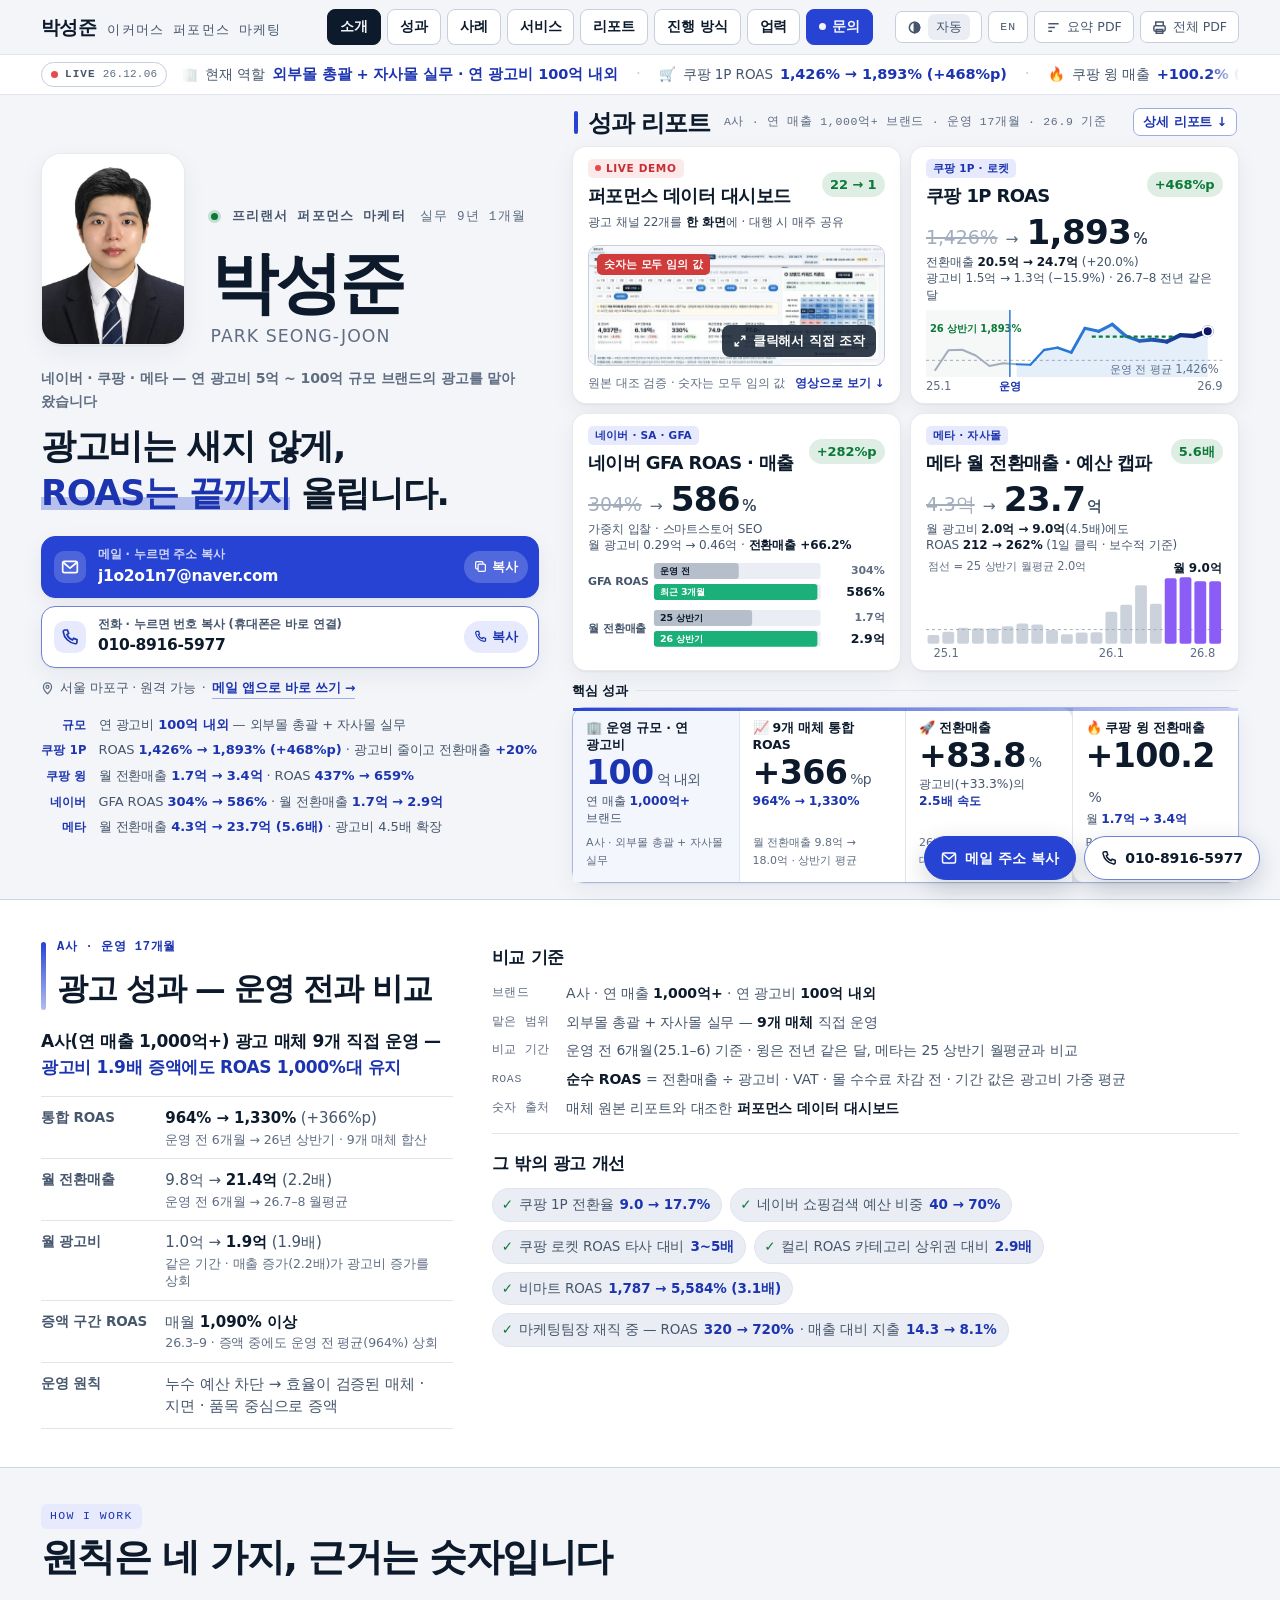
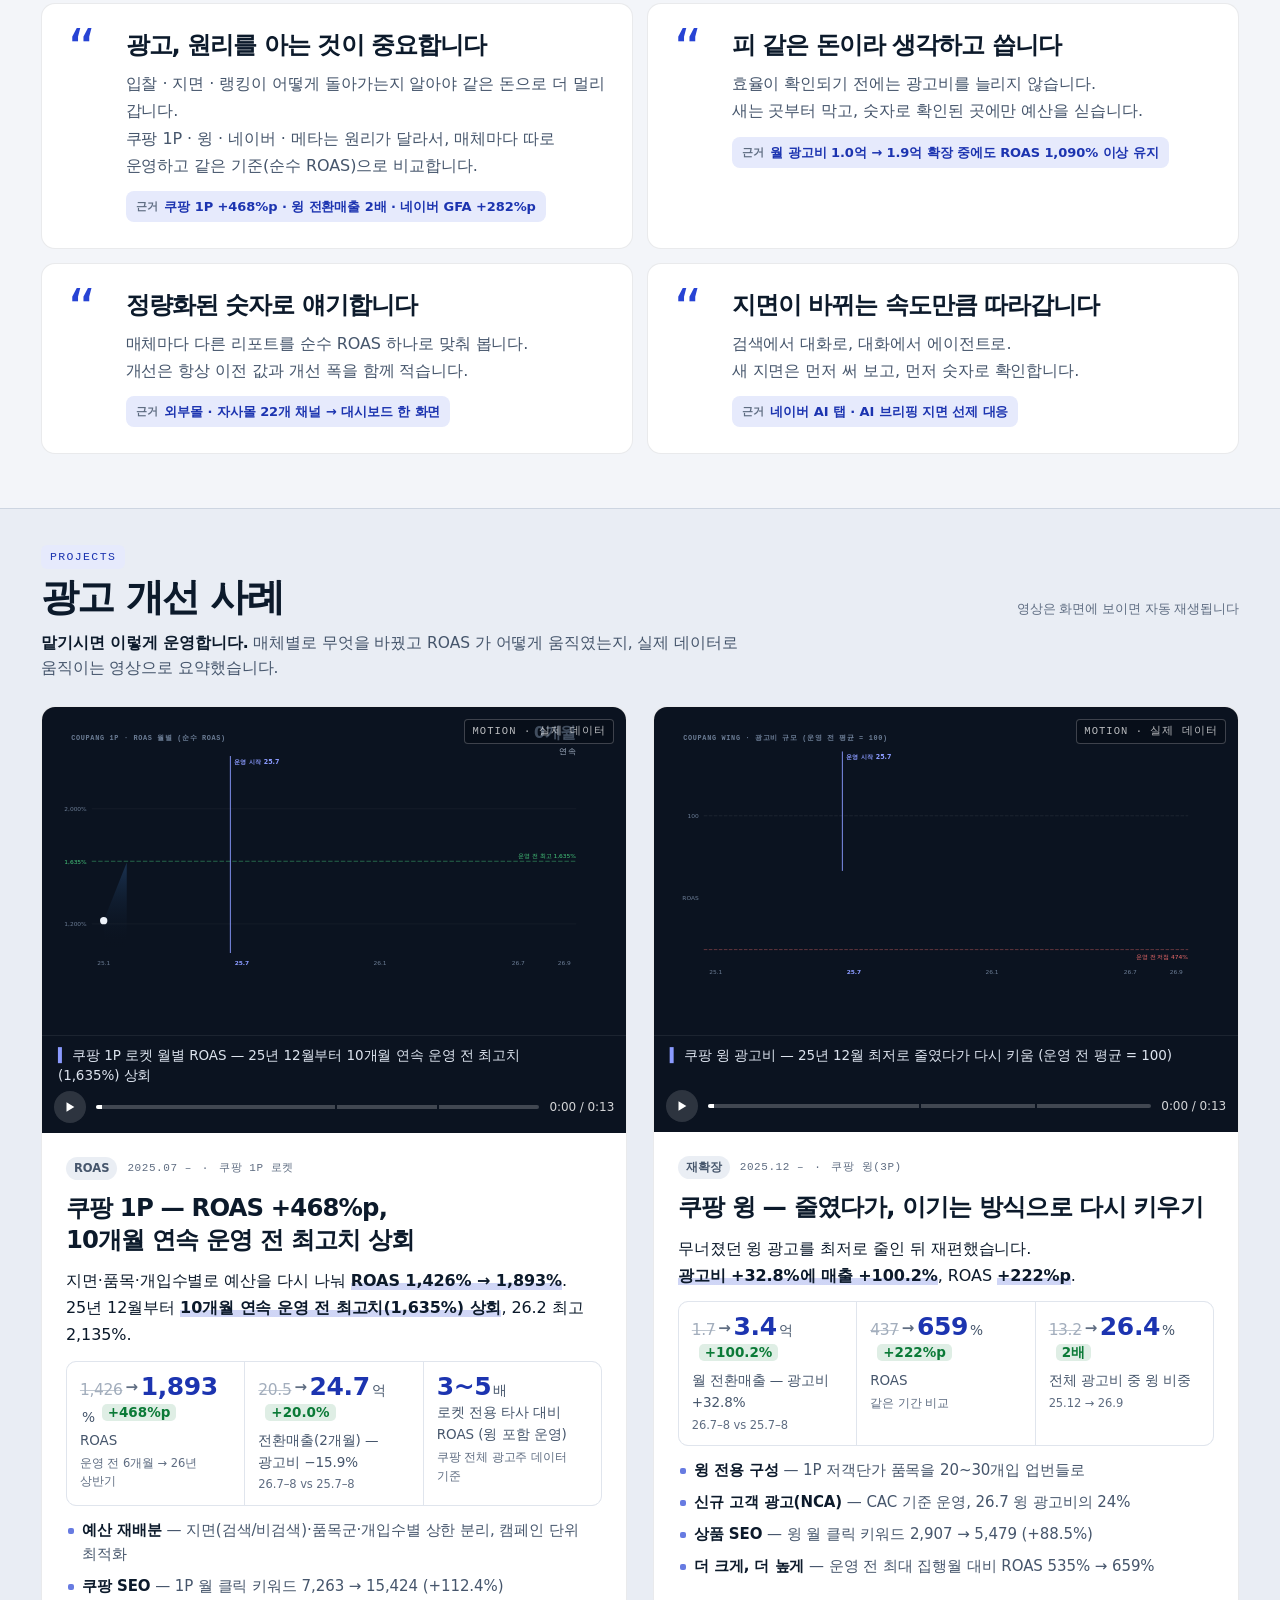
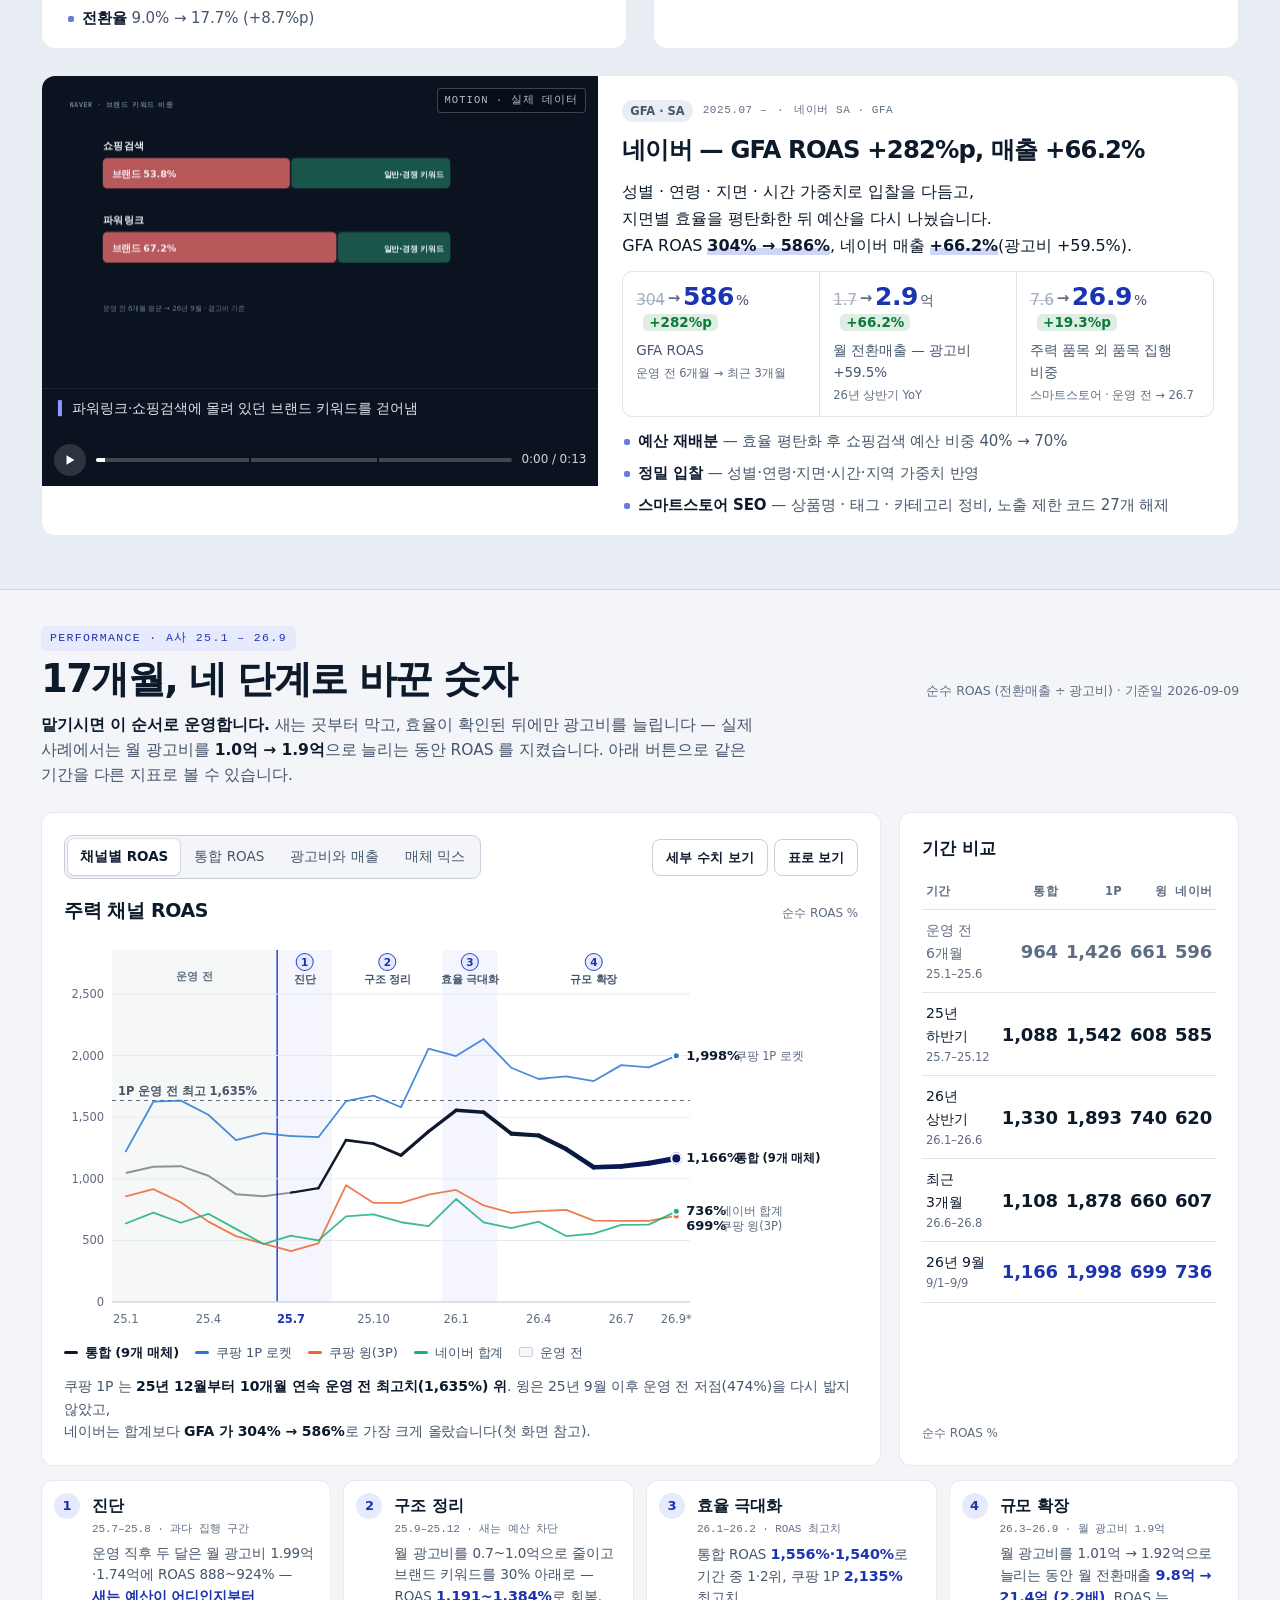
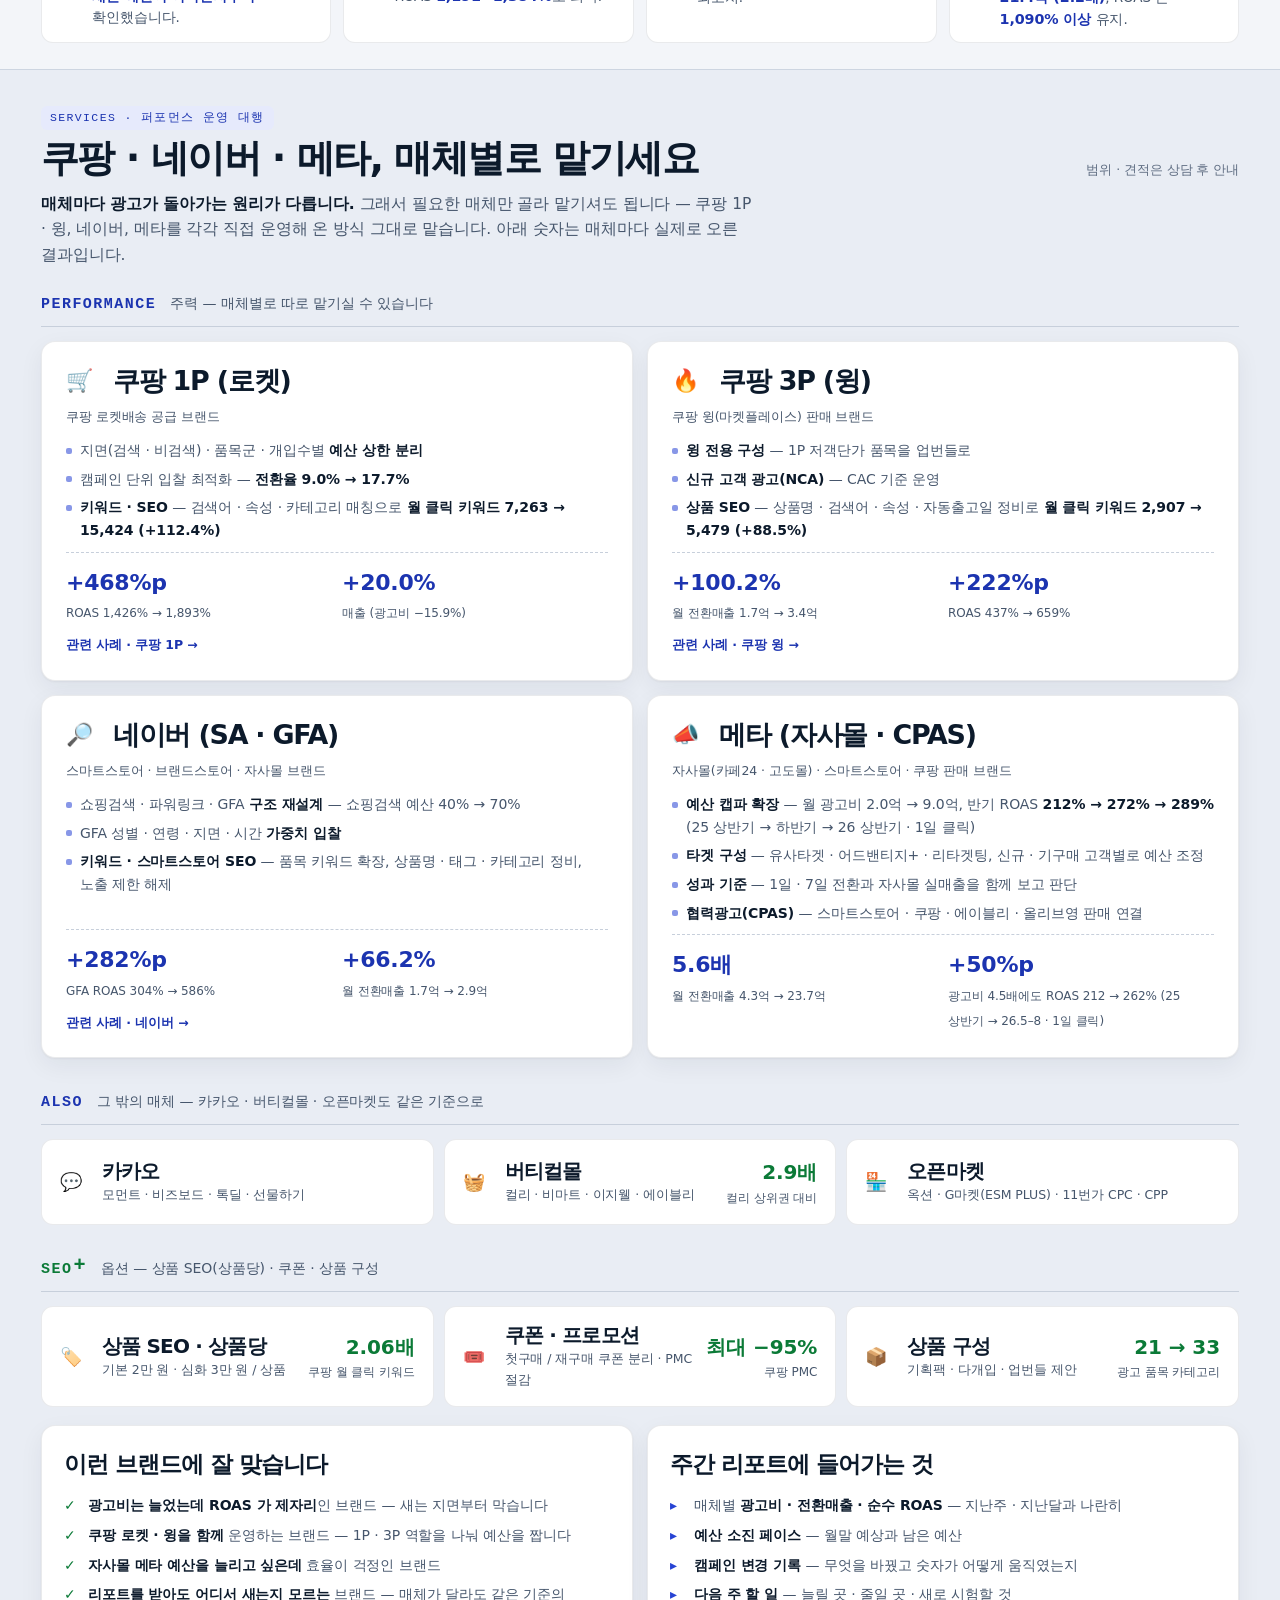
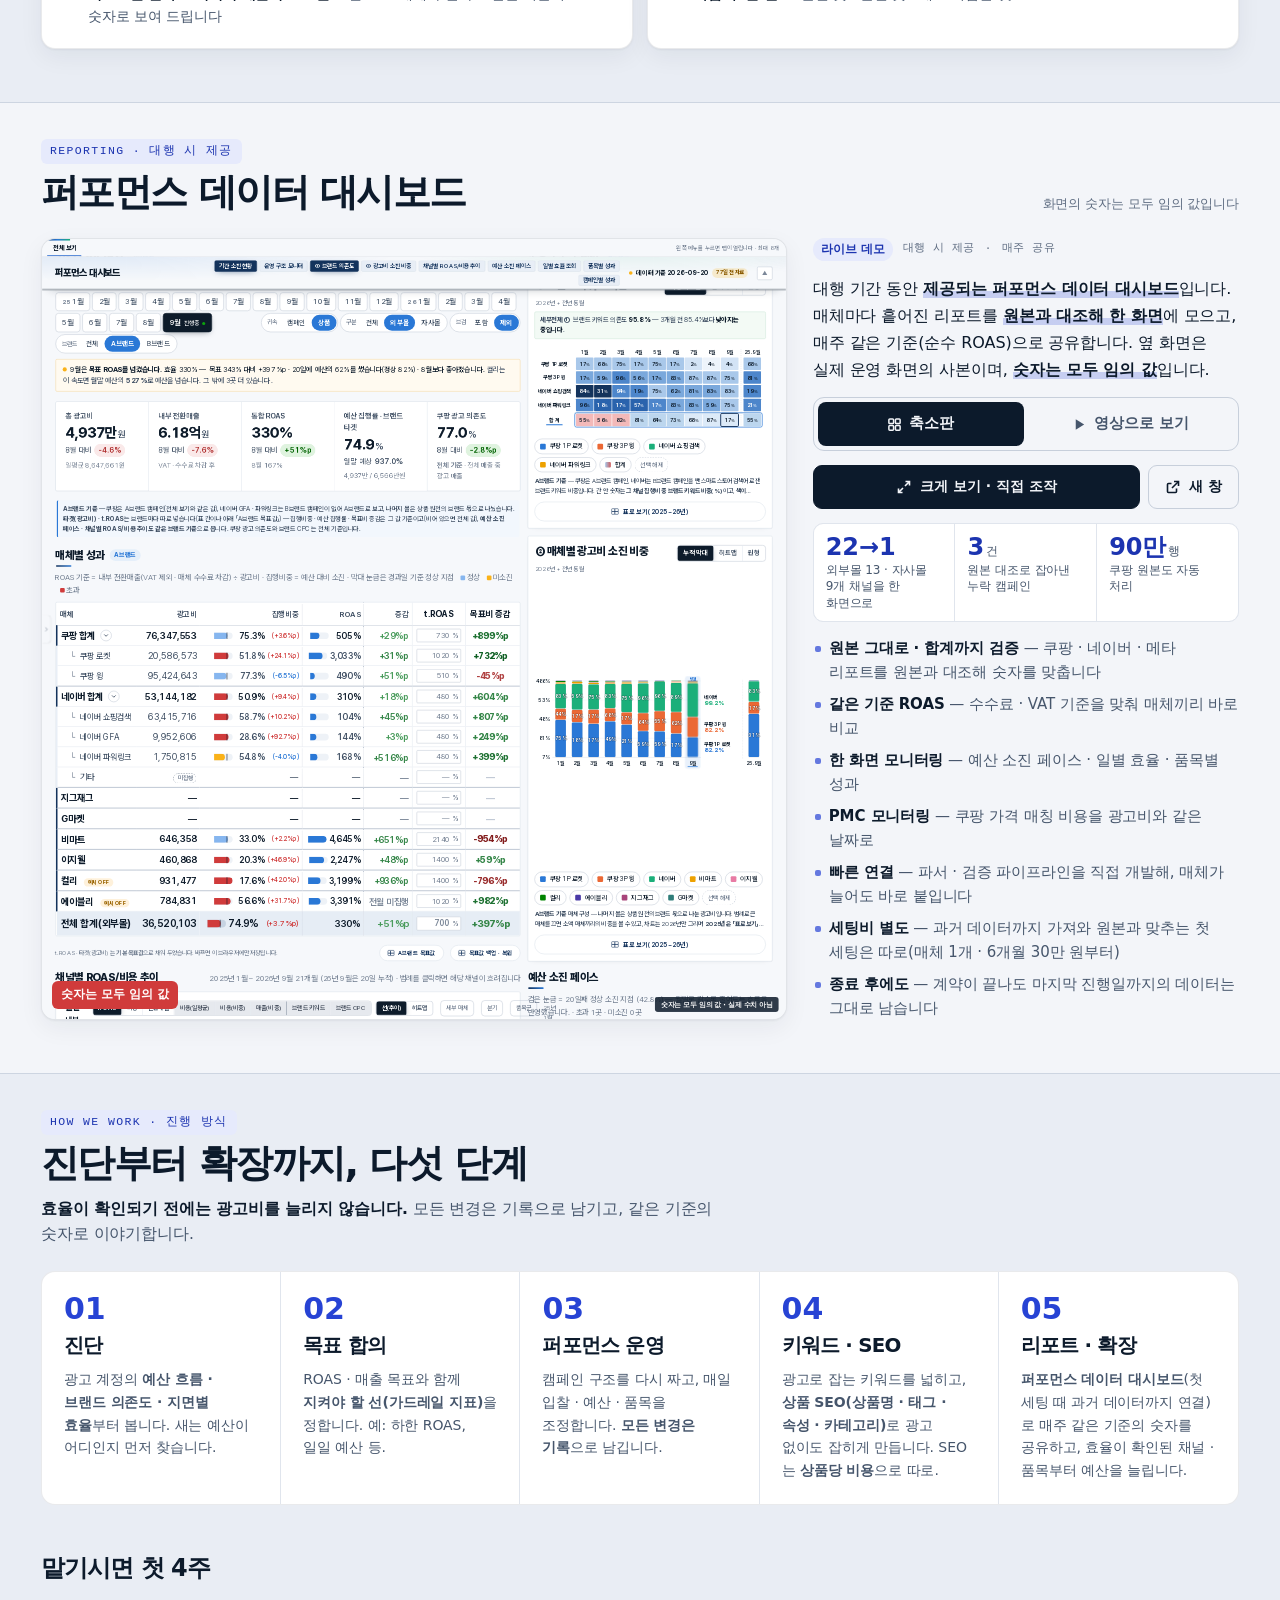
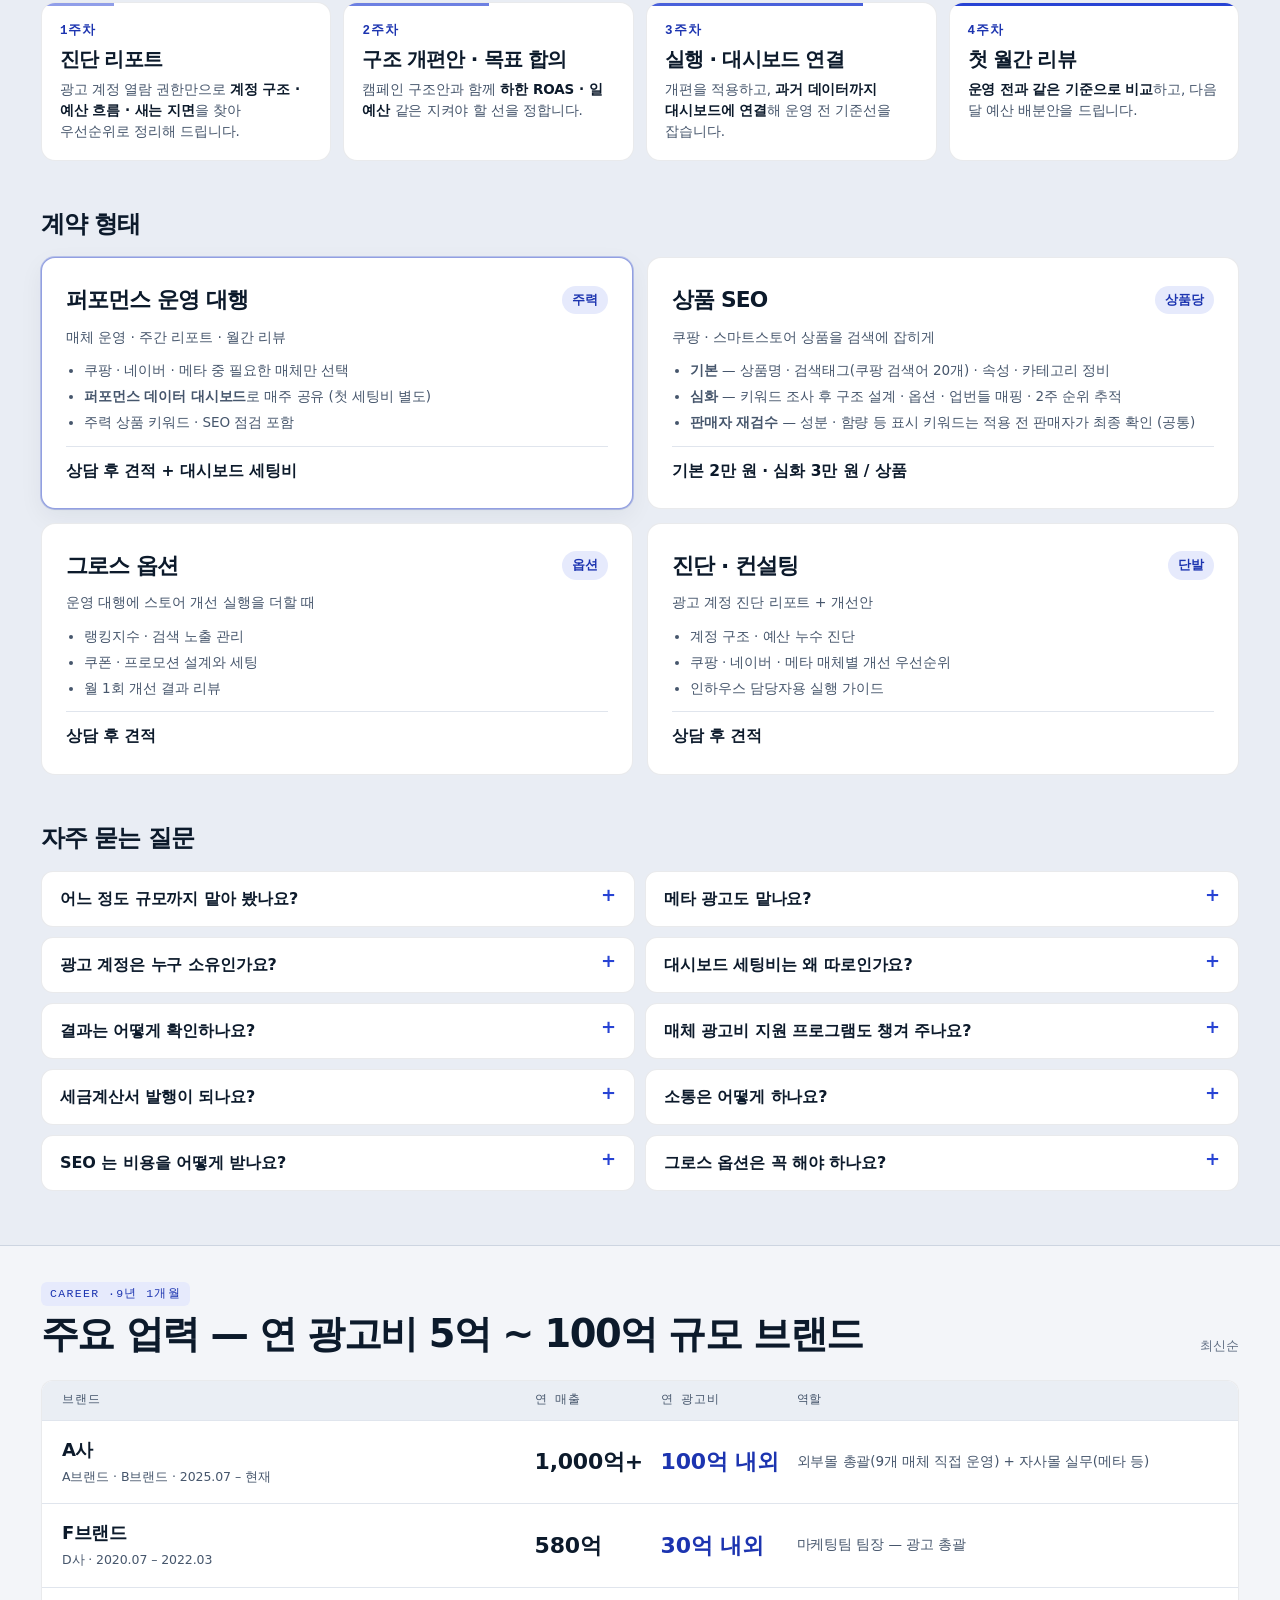
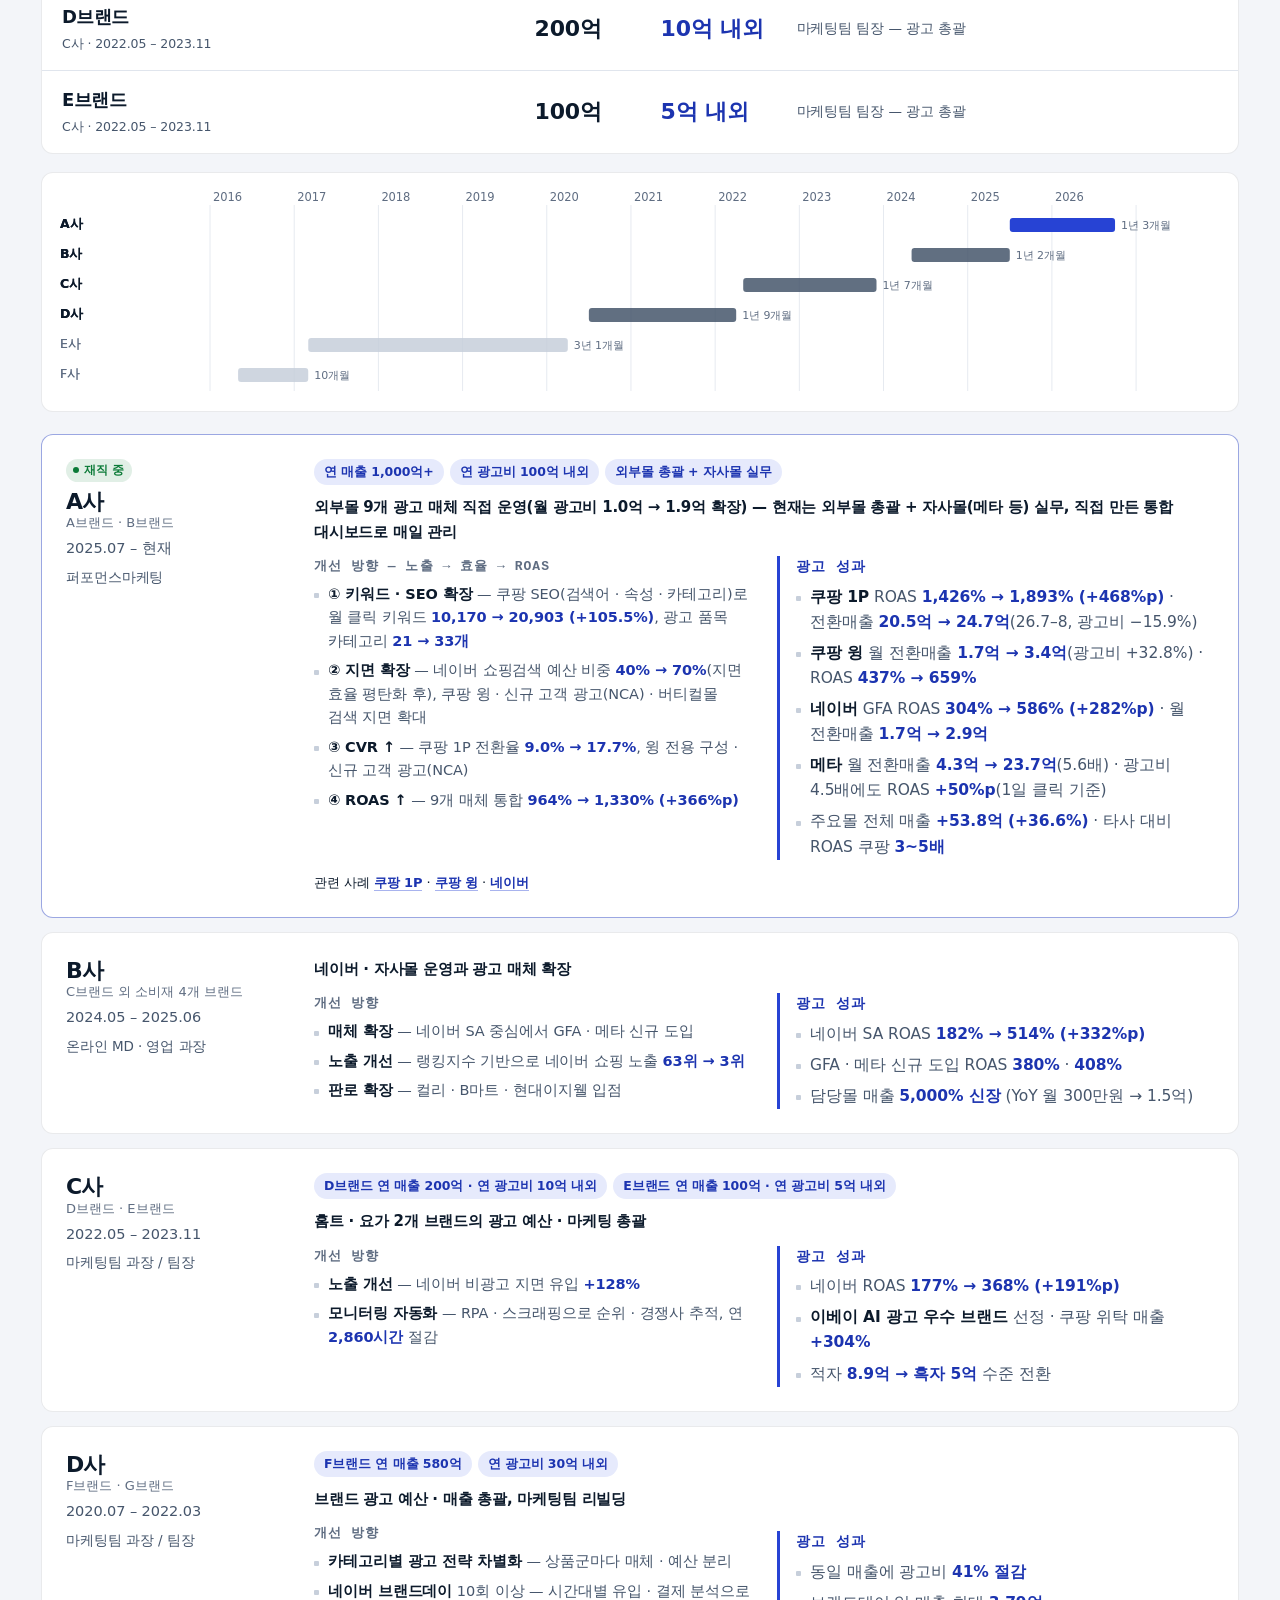
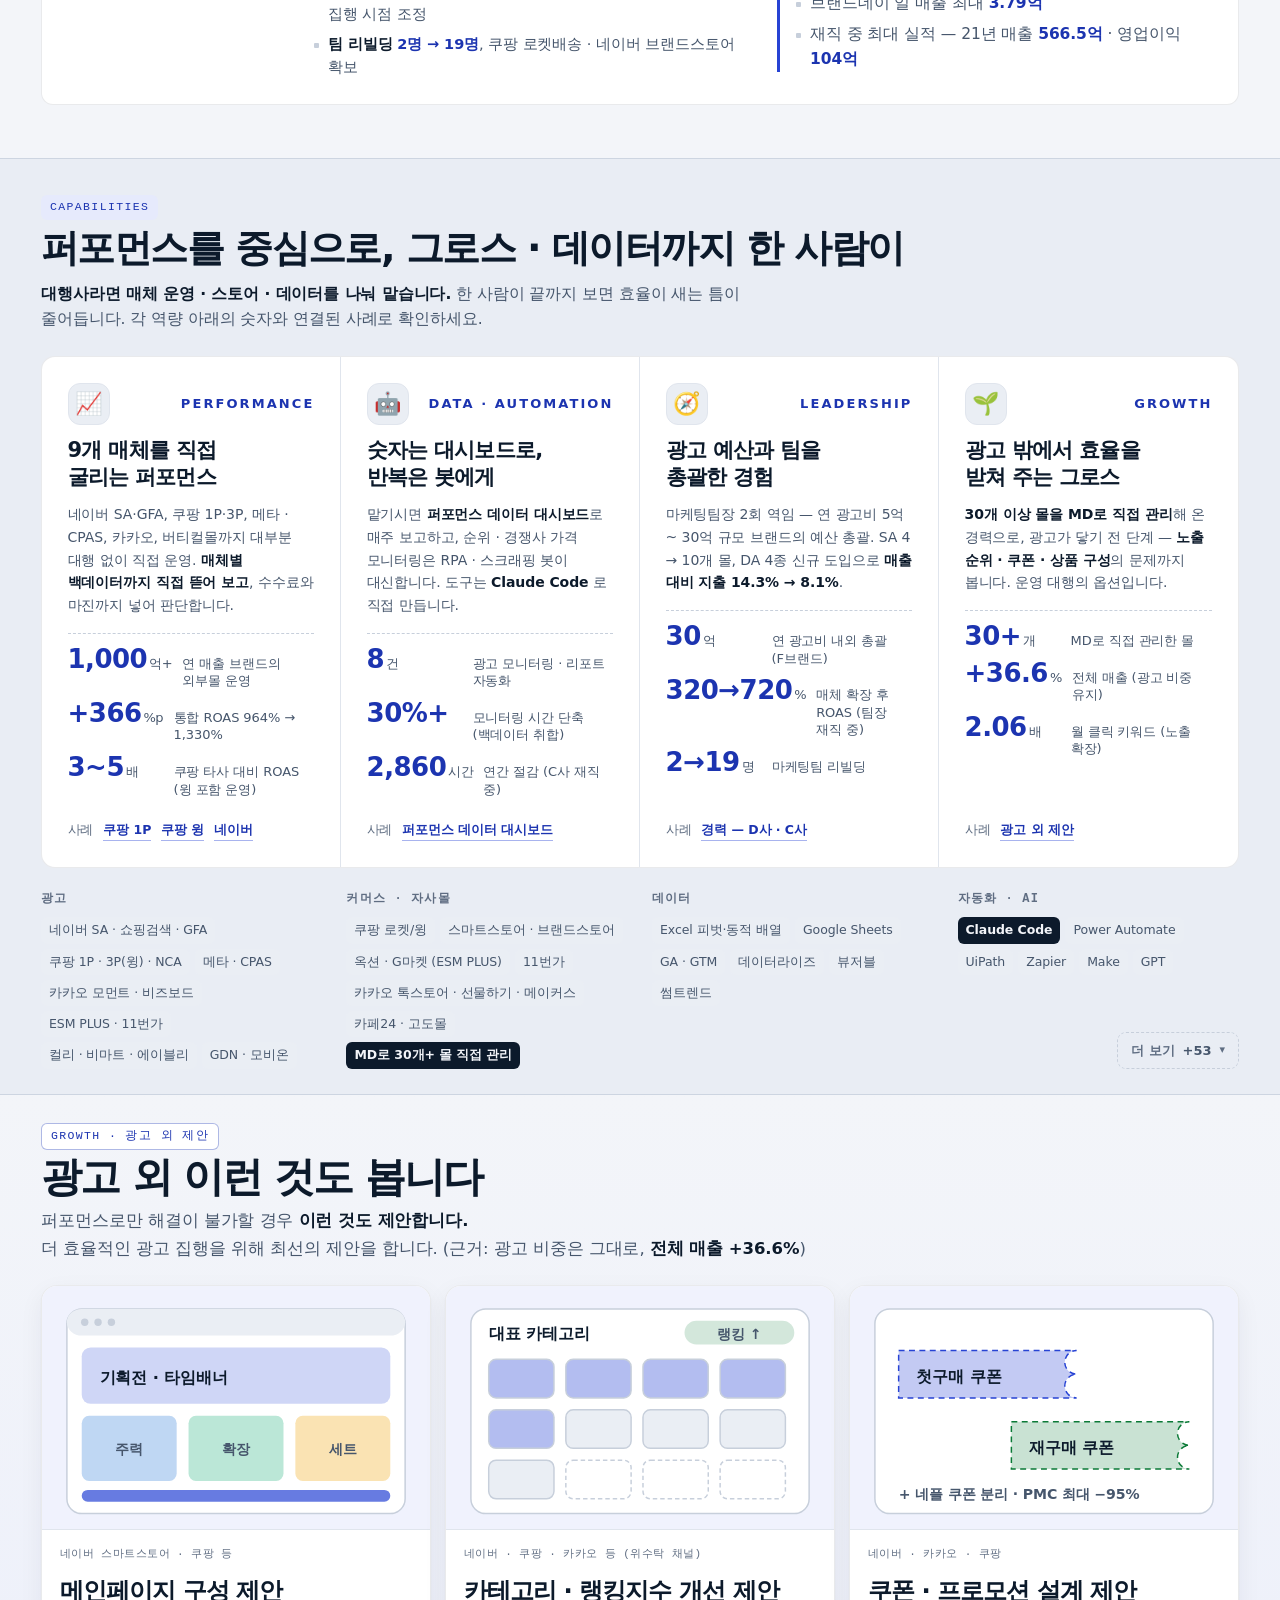
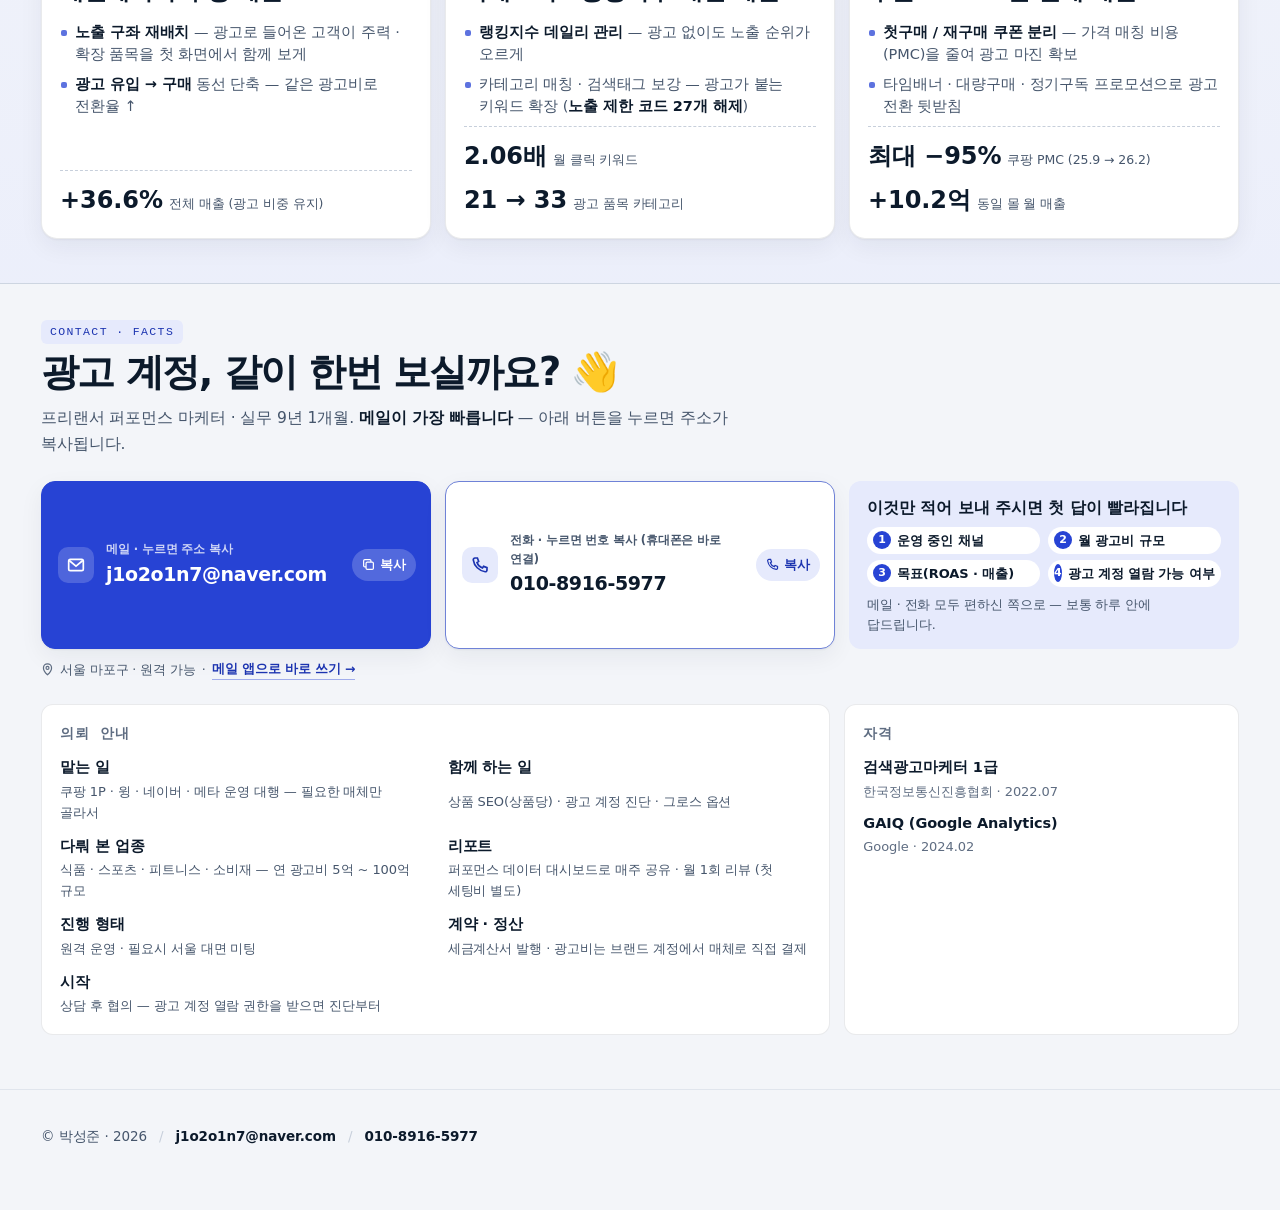
==== index.html @ a32bb327 "메타 ROAS 두 수치에 기간 표시 — 같은 카드의 「212 → 272 → 289%」(반기 추이)와 「212 → 262%」(25 상반기 → 26.5–8)가 헷갈리지 않게 숫자는 그" ====
<!doctype html>
<html lang="ko">
<head>
<meta charset="utf-8">
<meta name="viewport" content="width=device-width, initial-scale=1">
<title>박성준 · 프리랜서 퍼포먼스 마케터</title>
<meta name="description" content="프리랜서 퍼포먼스 마케터 박성준 — 쿠팡 · 네이버 · 메타 광고 운영 대행. 연 광고비 5억~100억 규모 브랜드 운영, 쿠팡 1P ROAS +468%p · 네이버 GFA +282%p · 메타 월 전환매출 5.6배.">
<!-- 링크 공유 카드 — 이미지는 assets/og-card-freelance.png (1200×630). 카드가 뜨려면 절대 주소여야 한다 -->
<meta property="og:type" content="website">
<meta property="og:url" content="https://sjpark-growth.github.io/performance/">
<meta property="og:site_name" content="박성준 · 프리랜서 퍼포먼스 마케터">
<meta property="og:title" content="박성준 · 프리랜서 퍼포먼스 마케터">
<meta property="og:description" content="쿠팡 · 네이버 · 메타 광고 운영 대행 — 쿠팡 1P ROAS +468%p · 네이버 GFA +282%p · 메타 월 전환매출 5.6배 · 연 광고비 5억~100억 규모 브랜드">
<meta property="og:image" content="https://sjpark-growth.github.io/performance/assets/og-card-freelance.png">
<meta property="og:image:width" content="1200">
<meta property="og:image:height" content="630">
<meta property="og:image:alt" content="박성준 · 프리랜서 퍼포먼스 마케터 — 핵심 수치 카드">
<meta property="og:locale" content="ko_KR">
<meta name="twitter:card" content="summary_large_image">
<meta name="twitter:image" content="https://sjpark-growth.github.io/performance/assets/og-card-freelance.png">
<meta name="twitter:title" content="박성준 · 프리랜서 퍼포먼스 마케터">
<meta name="twitter:description" content="쿠팡 · 네이버 · 메타 광고 운영 대행 — 매체별 ROAS 개선 · 연 광고비 5억~100억 규모">
<meta name="color-scheme" content="light dark">
<meta name="theme-color" content="#f3f5f9" media="(prefers-color-scheme: light)">
<meta name="theme-color" content="#0a1019" media="(prefers-color-scheme: dark)">
<!-- 링크를 아는 사람만 보도록 검색엔진 수집 제외 -->
<meta name="robots" content="noindex, nofollow">
<link rel="icon" href="data:image/svg+xml,%3Csvg xmlns='http://www.w3.org/2000/svg' viewBox='0 0 32 32'%3E%3Crect width='32' height='32' rx='8' fill='%230c1a2b'/%3E%3Cpath d='M7 22 L13 15 L18 18 L25 9' fill='none' stroke='%238b9bff' stroke-width='3' stroke-linecap='round' stroke-linejoin='round'/%3E%3C/svg%3E">
<link rel="stylesheet" href="assets/style.css?v=202609272025">
<script>
  /* 테마: 저장된 선택이 있으면 먼저 찍어 깜빡임을 막는다 */
  try { var t = localStorage.getItem('psj-theme'); if (t === 'light' || t === 'dark') document.documentElement.setAttribute('data-theme', t); } catch (e) {}
</script>
</head>
<body>

<header class="mast" id="top">
  <div class="shell">
    <a class="id" href="#top" style="text-decoration:none;color:inherit">박성준 <small>이커머스 퍼포먼스 마케팅</small></a>
    <nav aria-label="섹션 바로가기">
      <a href="#top">소개</a>
      <a href="#summary">성과</a>
      <a href="#work">사례</a>
      <a href="#services">서비스</a>
      <a href="#dash">리포트</a>
      <a href="#process">진행 방식</a>
      <a href="#career">업력</a>
      <a href="#contact" class="nav-hot">문의</a>
    </nav>
    <div class="tools">
      <button class="iconbtn" id="themeBtn" type="button" aria-label="화면 테마 바꾸기">
        <svg viewBox="0 0 16 16" fill="none" stroke="currentColor" stroke-width="1.6"><circle cx="8" cy="8" r="5.5"/><path d="M8 2.5v11" /><path d="M8 2.5a5.5 5.5 0 0 1 0 11z" fill="currentColor"/></svg>
        <span id="themeLabel">자동</span>
      </button>
      <a class="iconbtn" id="enBtn" href="en.html" hreflang="en" title="English one-page summary">EN</a>
      <button class="iconbtn" id="shortBtn" type="button" title="핵심만 담은 요약본을 PDF로 저장 · 인쇄 (첫 화면 · 성과 · 서비스 · 진행 방식 · 업력 · 문의)">
        <svg viewBox="0 0 16 16" fill="none" stroke="currentColor" stroke-width="1.6"><path d="M2.5 4h11"/><path d="M2.5 8h7"/><path d="M2.5 12h4"/></svg>
        요약 PDF
      </button>
      <button class="iconbtn" id="printBtn" type="button" title="페이지 전체를 PDF로 저장 · 인쇄">
        <svg viewBox="0 0 16 16" fill="none" stroke="currentColor" stroke-width="1.6"><path d="M4 6V2h8v4"/><rect x="2" y="6" width="12" height="6" rx="1.5"/><path d="M4.5 10h7v4h-7z"/></svg>
        전체 PDF
      </button>
    </div>
  </div>
</header>

<!-- 라이브 티커 — 광고 콘솔처럼 핵심 지표가 흐른다 (마우스를 올리면 멈춤) -->
<div class="ticker" role="region" aria-label="핵심 지표 요약">
  <span class="tk-live"><i aria-hidden="true"></i>LIVE <span id="tkAsOf"></span></span>
  <div class="tk-viewport"><div class="tk-track" id="tkTrack"></div></div>
</div>

<main>
  <!-- ============================== HERO — 대제목과 움직이는 차트가 먼저 ============================== -->
  <section class="hero" aria-labelledby="h-name">
    <div class="shell">
      <div class="hero-l">
        <div class="idrow">
          <figure class="portrait"><img id="h-photo" alt="박성준 프로필 사진" width="378" height="504"></figure>
          <div>
            <p class="eyebrow"><span class="dot" aria-hidden="true"></span><b id="h-role"></b><span id="h-career"></span></p>
            <h1 id="h-name"></h1>
          </div>
        </div>
        <p class="kicker" id="h-kicker"></p>
        <p class="thesis" id="h-thesis"></p>
        <div class="cta" id="heroContact"></div>
        <ul class="herosum" id="heroSum"></ul>
      </div>
      <!-- 오른쪽 = 성과 리포트: 위는 대시보드 + 차트 세 칸, 아래는 핵심 성과 (3분할) -->
      <div class="mboard-wrap hero-r">
        <div class="mb-h"><h2 id="mbTitle">성과 리포트</h2><span>A사 · 연 매출 1,000억+ 브랜드 · 운영 <span data-auto="tenure">14개월</span> · 26.9 기준</span><a class="mb-more" href="#perf">상세 리포트 ↓</a></div>
        <div class="mboard" id="mboard" aria-labelledby="mbTitle"></div>
        <div class="hkey"><h3 class="hkey-h" id="hkeyH">핵심 성과</h3><ul class="hk" id="kpis" aria-labelledby="hkeyH"></ul></div>
      </div>
    </div>
  </section>

  <!-- ============================== SUMMARY ============================== -->
  <section class="summary" id="summary" aria-labelledby="sum-h">
    <div class="shell">
      <div class="sum-l">
        <h2 class="hk-h" id="sum-h">광고 성과 — 운영 전과 비교 <span>A사 · 운영 <span data-auto="tenure">14개월</span></span></h2>
        <p class="lede" id="h-lede"></p>
        <ul class="sumpts" id="h-pts"></ul>
      </div>
      <div class="sum-r">
        <div class="basis"><h2 class="hk-h">비교 기준</h2><dl class="nowbox" id="h-now"></dl></div>
        <div class="more"><h2 class="hk-h">그 밖의 광고 개선</h2><ul id="moreWins"></ul></div>
      </div>
    </div>
  </section>

  <!-- ============================== BELIEFS ============================== -->
  <section class="sec" id="beliefs" aria-labelledby="beliefs-h">
    <div class="shell">
      <div class="sec-h">
        <span class="tag">How I work</span>
        <h2 id="beliefs-h">원칙은 네 가지, 근거는 숫자입니다</h2>
      </div>
      <div class="beliefs" id="beliefList"></div>
    </div>
  </section>

  <!-- ============================== WORK ============================== -->
  <section class="sec" id="work" aria-labelledby="work-h">
    <div class="shell">
      <div class="sec-h">
        <span class="tag">Projects</span>
        <h2 id="work-h">광고 개선 사례</h2>
        <span class="aside">영상은 화면에 보이면 자동 재생됩니다</span>
        <p><b>맡기시면 이렇게 운영합니다.</b> 매체별로 무엇을 바꿨고 ROAS 가 어떻게 움직였는지, 실제 데이터로 움직이는 영상으로 요약했습니다.</p>
      </div>
      <div class="projects" id="projects"></div>
    </div>
  </section>

  <!-- ============================== PERFORMANCE ============================== -->
  <section class="sec" id="perf" aria-labelledby="perf-h">
    <div class="shell">
      <div class="sec-h">
        <span class="tag">Performance · A사 25.1 – 26.9</span>
        <h2 id="perf-h"><span data-auto="tenure">14개월</span>, 네 단계로 바꾼 숫자</h2>
        <span class="aside" id="perf-basis"></span>
        <p><b>맡기시면 이 순서로 운영합니다.</b> 새는 곳부터 막고, 효율이 확인된 뒤에만 광고비를 늘립니다 — 실제 사례에서는 월 광고비를 <b>1.0억 → 1.9억</b>으로 늘리는 동안 ROAS 를 지켰습니다. 아래 버튼으로 같은 기간을 다른 지표로 볼 수 있습니다.</p>
      </div>
      <div class="perf">
        <div class="panel">
          <div class="ctlrow">
            <div class="seg" id="viewSeg" role="group" aria-label="지표 선택"></div>
            <div class="ctlbtns"><button class="tbtn" id="labelBtn" type="button" aria-pressed="false">세부 수치 보기</button><button class="tbtn" id="tableBtn" type="button" aria-expanded="false" aria-controls="perfTable">표로 보기</button></div>
          </div>
          <div class="chart-title"><h3 id="chartTitle"></h3><span id="chartUnit"></span></div>
          <div class="chartbox" id="perfChart"></div>
          <div class="legend" id="perfLegend"></div>
          <p class="caption" id="perfCaption"></p>
          <div class="tablewrap" id="perfTable" hidden></div>
        </div>
        <aside class="panel cmp" aria-labelledby="cmp-h">
          <h3 id="cmp-h">기간 비교</h3>
          <table id="cmpTable"></table>
          <p class="note" id="cmpNote"></p>
        </aside>
      </div>
      <ol class="phases" id="phaseList"></ol>
    </div>
  </section>

  <!-- ============================== SERVICES ============================== -->
  <section class="sec services" id="services" aria-labelledby="svc-h">
    <div class="shell">
      <div class="sec-h">
        <span class="tag">Services · 퍼포먼스 운영 대행</span>
        <h2 id="svc-h"></h2>
        <span class="aside">범위 · 견적은 상담 후 안내</span>
        <p id="svc-lede"></p>
      </div>
      <div class="svcwrap" id="svcGrid"></div>
      <div class="svcfit" id="svcFit" hidden></div>
    </div>
  </section>

  <!-- ============================== DASHBOARD SHOWCASE ============================== -->
  <section class="sec showcase" id="dash" aria-labelledby="dash-h">
    <div class="shell">
      <div class="sec-h">
        <span class="tag">Reporting · 대행 시 제공</span>
        <h2 id="dash-h"></h2>
        <span class="aside">화면의 숫자는 모두 임의 값입니다</span>
      </div>
      <div class="dash-wrap">
        <div class="dash-frame" id="dashFrame"></div>
        <aside class="dash-side" id="dashSide"></aside>
      </div>
    </div>
  </section>

  <!-- ============================== PROCESS · PLANS · FAQ ============================== -->
  <section class="sec" id="process" aria-labelledby="proc-h">
    <div class="shell">
      <div class="sec-h">
        <span class="tag">How we work · 진행 방식</span>
        <h2 id="proc-h">진단부터 확장까지, 다섯 단계</h2>
        <p><b>효율이 확인되기 전에는 광고비를 늘리지 않습니다.</b> 모든 변경은 기록으로 남기고, 같은 기준의 숫자로 이야기합니다.</p>
      </div>
      <ol class="proc" id="procList"></ol>
      <h3 class="sub-h" id="onboard-h" hidden>맡기시면 첫 4주</h3>
      <ol class="onboard" id="onboard" hidden></ol>
      <h3 class="sub-h">계약 형태</h3>
      <div class="plangrid" id="planGrid"></div>
      <h3 class="sub-h">자주 묻는 질문</h3>
      <div class="faqs" id="faqList"></div>
    </div>
  </section>

  <!-- ============================== CAREER ============================== -->
  <section class="sec" id="career" aria-labelledby="career-h">
    <div class="shell">
      <div class="sec-h">
        <span class="tag">Career · <span data-auto="career">8년 10개월</span></span>
        <h2 id="career-h">주요 업력 — 연 광고비 5억 ~ 100억 규모 브랜드</h2>
        <span class="aside">최신순</span>
      </div>
      <div class="scale" id="scaleGrid" hidden></div>
      <div class="gantt" id="gantt"></div>
      <div class="jobs" id="jobs"></div>
    </div>
  </section>

  <!-- ============================== PILLARS ============================== -->
  <section class="sec" id="pillars" aria-labelledby="pillars-h">
    <div class="shell">
      <div class="sec-h">
        <span class="tag">Capabilities</span>
        <h2 id="pillars-h">퍼포먼스를 중심으로, 그로스 · 데이터까지 한 사람이</h2>
        <p><b>대행사라면 매체 운영 · 스토어 · 데이터를 나눠 맡습니다.</b> 한 사람이 끝까지 보면 효율이 새는 틈이 줄어듭니다. 각 역량 아래의 숫자와 연결된 사례로 확인하세요.</p>
      </div>
      <div class="pillars" id="pillarGrid"></div>
      <div class="toolrow" id="toolRow"></div>
      <div class="toolmore" id="toolMore" hidden></div>
    </div>
  </section>

  <!-- ============================== GROWTH DESIGN (광고 밖) ============================== -->
  <section class="growth" id="growth" aria-labelledby="growth-h">
    <div class="shell">
      <div class="growth-h">
        <span class="tag">Growth · 광고 외 제안</span>
        <h2 id="growth-h"></h2>
        <p id="growth-lede"></p>
      </div>
      <div class="gcards" id="gcards"></div>
      <div class="gextra" id="gextra" hidden></div>
    </div>
  </section>

  <!-- ============================== ARCHIVE ============================== -->
  <section class="sec" id="archive" aria-labelledby="archive-h" hidden>
    <div class="shell">
      <div class="sec-h">
        <span class="tag">Archive · 2020 – 2024</span>
        <h2 id="archive-h">데이터, 예전부터 만져 왔습니다</h2>
        <span class="aside">클릭하면 크게 볼 수 있습니다</span>
        <p id="archive-lede"></p>
      </div>
      <div class="archive" id="archiveGrid"></div>
      <p class="arc-note" id="archiveNote"></p>
    </div>
  </section>

  <!-- ============================== FACTS / CONTACT ============================== -->
  <section class="sec" id="contact" aria-labelledby="contact-h">
    <div class="shell">
      <div class="sec-h">
        <span class="tag">Contact · Facts</span>
        <h2 id="contact-h">광고 계정, 같이 한번 보실까요? <span class="wave" aria-hidden="true">👋</span></h2>
        <p id="contact-lede"></p>
      </div>
      <div class="contact-row">
        <div class="cta big" id="contact2"></div>
        <div class="askbox" id="askBox"></div>
      </div>
      <p class="cta-note" id="contactNote"></p>
      <div class="factgrid" id="factGrid"></div>
    </div>
  </section>
</main>

<footer class="foot">
  <div class="shell"><p class="printnote">상세 성과 차트 · 광고 개선 사례 영상 · 퍼포먼스 대시보드 데모는 웹 페이지에서 보실 수 있습니다.</p><p id="footLine">© 박성준 · 2026</p></div>
</footer>

<!-- 대시보드 크게 보기 (직접 둘러보기) -->
<div class="modal" id="demoModal" hidden role="dialog" aria-modal="true" aria-labelledby="demo-title">
  <div class="back" data-close></div>
  <div class="box">
    <header>
      <b id="demo-title">퍼포먼스 데이터 대시보드</b><span>직접 둘러보기 · 숫자는 모두 임의 값</span>
      <a class="iconbtn" id="demoNewTab" href="dashboard-demo.html?video&amp;explore&amp;r=0926" target="_blank" rel="noopener">새 창에서 열기</a>
      <button class="iconbtn" type="button" data-close>닫기 <kbd style="font:inherit;opacity:.6">Esc</kbd></button>
    </header>
    <iframe id="demoFrame" title="대시보드 데모" loading="lazy"></iframe>
  </div>
</div>

<div class="lightbox" id="lightbox" hidden role="dialog" aria-modal="true" aria-label="자료 크게 보기">
  <figure><img id="lbImg" alt=""><figcaption id="lbCap"></figcaption></figure>
</div>

<div class="tip" id="tip" role="status" aria-live="polite"></div>

<script src="assets/series.js?v=202609272025"></script>
<script src="assets/data.js?v=202609272025"></script>
<script src="assets/motion.js?v=202609272025"></script>
<script src="assets/app.js?v=202609272025"></script>
</body>
</html>
---- assets/style.css ----
/* =========================================================================
   박성준 · Performance Résumé
   외부 요청 없음 — 폰트는 설치된 시스템 서체만 사용한다.
   ========================================================================= */

:root {
  color-scheme: light;
  /* ground & ink — 푸른 기가 도는 종이색 */
  --paper:      #f3f5f9;
  --surface:    #ffffff;
  --sunk:       #eaeef4;
  --ink:        #0c1a2b;
  --ink-2:      #46566c;
  --ink-3:      #7d8ba0;
  --rule:       #e0e5ed;
  --rule-2:     #c7cfdb;
  --ring:       rgba(12, 26, 43, 0.09);

  /* 강조색 — 코발트. 링크·재생 진행·'입사 이후' 표시에만 쓴다 */
  --accent:     #2743d4;
  --accent-ink: #1c34b0;
  --accent-soft:#e6eafc;
  --before:     #a3aebd;      /* 입사 전 수치 */

  /* 차트 시리즈 — dataviz 검증 팔레트 1~4번 (색 = 채널 고정) */
  --c-1p:   #2a78d6;
  --c-3p:   #eb6834;
  --c-nv:   #1baf7a;
  --c-sm:   #eda100;
  --c-tot:  #0c1a2b;
  --grid:   #e6eaf0;
  --axis:   #c7cfdb;
  --band:   rgba(39, 67, 212, 0.05);
  --band-b: rgba(12, 26, 43, 0.035);

  --good:   #0b7a37;
  --warn:   #a86a00;

  --player-bg:  #0b1320;
  --player-ink: #e9eef7;

  --shadow: 0 1px 2px rgba(12,26,43,.05), 0 8px 24px rgba(12,26,43,.06);

  --f-sans: "Pretendard", "Pretendard Variable", "Noto Sans KR", "Apple SD Gothic Neo", "Malgun Gothic", system-ui, sans-serif;
  --f-num:  "Bahnschrift", "DIN Alternate", "DIN Condensed", "Roboto Condensed", "Arial Narrow", var(--f-sans);
  --f-mono: "Cascadia Mono", "SF Mono", "JetBrains Mono", Consolas, "Noto Sans KR", monospace;

  --gut: clamp(16px, 3.2vw, 44px);
  --maxw: 1320px;
}

@media (prefers-color-scheme: dark) {
  :root:not([data-theme="light"]) {
    color-scheme: dark;
    --paper:      #0a1019;
    --surface:    #111a26;
    --sunk:       #172232;
    --ink:        #e9eef6;
    --ink-2:      #aab6c7;
    --ink-3:      #707f94;
    --rule:       #1f2b3c;
    --rule-2:     #2e3d52;
    --ring:       rgba(255,255,255,0.08);
    --accent:     #8b9bff;
    --accent-ink: #a9b5ff;
    --accent-soft:#1b2447;
    --before:     #5d6b80;
    --c-1p:   #3987e5;
    --c-3p:   #d95926;
    --c-nv:   #199e70;
    --c-sm:   #c98500;
    --c-tot:  #e9eef6;
    --grid:   #1c2737;
    --axis:   #2e3d52;
    --band:   rgba(139, 155, 255, 0.07);
    --band-b: rgba(255, 255, 255, 0.03);
    --good:   #3fbf6f;
    --warn:   #e0a73a;
    --player-bg:  #060b13;
    --shadow: 0 1px 2px rgba(0,0,0,.3), 0 10px 30px rgba(0,0,0,.28);
  }
}
:root[data-theme="dark"] {
  color-scheme: dark;
  --paper:      #0a1019;
  --surface:    #111a26;
  --sunk:       #172232;
  --ink:        #e9eef6;
  --ink-2:      #aab6c7;
  --ink-3:      #707f94;
  --rule:       #1f2b3c;
  --rule-2:     #2e3d52;
  --ring:       rgba(255,255,255,0.08);
  --accent:     #8b9bff;
  --accent-ink: #a9b5ff;
  --accent-soft:#1b2447;
  --before:     #5d6b80;
  --c-1p:   #3987e5;
  --c-3p:   #d95926;
  --c-nv:   #199e70;
  --c-sm:   #c98500;
  --c-tot:  #e9eef6;
  --grid:   #1c2737;
  --axis:   #2e3d52;
  --band:   rgba(139, 155, 255, 0.07);
  --band-b: rgba(255, 255, 255, 0.03);
  --good:   #3fbf6f;
  --warn:   #e0a73a;
  --player-bg:  #060b13;
  --shadow: 0 1px 2px rgba(0,0,0,.3), 0 10px 30px rgba(0,0,0,.28);
}

/* ------------------------------------------------------------------ base */
* { box-sizing: border-box; }
html { scroll-behavior: smooth; }
@media (prefers-reduced-motion: reduce) { html { scroll-behavior: auto; } }
body {
  margin: 0;
  background: var(--paper);
  color: var(--ink);
  font-family: var(--f-sans);
  font-size: 15.5px;
  line-height: 1.62;
  letter-spacing: -0.005em;
  -webkit-font-smoothing: antialiased;
  word-break: keep-all;
  overflow-wrap: anywhere;
}
img, svg, video, canvas { max-width: 100%; }
a { color: var(--accent-ink); text-underline-offset: 3px; }
button { font: inherit; color: inherit; }
:focus-visible { outline: 2px solid var(--accent); outline-offset: 2px; border-radius: 3px; }
.num { font-family: var(--f-num); font-stretch: 88%; letter-spacing: -0.01em; }
.tab { font-variant-numeric: tabular-nums; }
.mono { font-family: var(--f-mono); }
.sr { position: absolute; width: 1px; height: 1px; overflow: hidden; clip: rect(0 0 0 0); white-space: nowrap; }

.shell { max-width: var(--maxw); margin: 0 auto; padding-inline: var(--gut); }

/* ------------------------------------------------------------ masthead */
.mast {
  position: sticky; top: 0; z-index: 50;
  background: color-mix(in srgb, var(--paper) 88%, transparent);
  backdrop-filter: saturate(1.4) blur(10px);
  -webkit-backdrop-filter: saturate(1.4) blur(10px);
  border-bottom: 1px solid var(--rule);
}
.mast .shell { display: flex; align-items: center; gap: 12px 22px; min-height: 54px; flex-wrap: wrap; padding-block: 8px; }
.mast .id { display: flex; align-items: baseline; gap: 10px; font-weight: 700; letter-spacing: -0.02em; white-space: nowrap; }
.mast .id small { font-family: var(--f-mono); font-size: 11px; font-weight: 500; color: var(--ink-3); letter-spacing: 0.08em; text-transform: uppercase; }
.mast nav { display: flex; gap: 2px; margin-left: auto; overflow-x: auto; scrollbar-width: none; max-width: 100%; }
.mast nav::-webkit-scrollbar { display: none; }
.mast nav a {
  font-size: 13.5px; font-weight: 500; color: var(--ink-2); text-decoration: none;
  padding: 6px 11px; border-radius: 6px; white-space: nowrap;
  transition: background-color .15s, color .15s;
}
.mast nav a:hover { background: var(--sunk); color: var(--ink); }
.mast nav a[aria-current="true"] { color: var(--accent-ink); background: var(--accent-soft); }
.mast .tools { display: flex; gap: 6px; }
.iconbtn {
  display: inline-flex; align-items: center; gap: 6px; height: 32px; padding: 0 11px;
  border: 1px solid var(--rule-2); border-radius: 7px; background: var(--surface);
  font-size: 12.5px; color: var(--ink-2); cursor: pointer; white-space: nowrap;
  transition: border-color .15s, color .15s, background-color .15s;
}
.iconbtn:hover { border-color: var(--ink-3); color: var(--ink); }
.iconbtn svg { width: 15px; height: 15px; }
@media (max-width: 760px) {
  .mast .id small { display: none; }
  .mast nav { order: 3; width: 100%; margin-left: 0; }
  .mast .tools { margin-left: auto; }
}

/* ---------------------------------------------------------------- hero */
.hero { padding-block: clamp(28px, 5vw, 64px) clamp(24px, 3.5vw, 44px); }
.hero .shell { display: grid; grid-template-columns: minmax(0, 1fr) minmax(0, 1.02fr); gap: clamp(24px, 4vw, 64px); align-items: start; }
@media (max-width: 1040px) { .hero .shell { grid-template-columns: 1fr; } }

.eyebrow {
  display: inline-flex; flex-wrap: wrap; gap: 6px 14px; align-items: center;
  font-family: var(--f-mono); font-size: 11.5px; letter-spacing: 0.1em; text-transform: uppercase; color: var(--ink-3);
}
.eyebrow b { color: var(--ink-2); font-weight: 600; }
.eyebrow .dot { width: 7px; height: 7px; border-radius: 50%; background: var(--good); box-shadow: 0 0 0 3px color-mix(in srgb, var(--good) 20%, transparent); }

.hero h1 {
  margin: 18px 0 0; font-size: clamp(40px, 5.6vw, 72px); line-height: 1; font-weight: 800; letter-spacing: -0.045em;
}
.hero h1 .en { display: block; margin-top: 10px; font-family: var(--f-num); font-stretch: 85%; font-size: 0.3em; font-weight: 400; letter-spacing: 0.06em; color: var(--ink-3); text-transform: uppercase; }
.thesis {
  margin: 26px 0 0; font-size: clamp(22px, 2.3vw, 31px); line-height: 1.38; font-weight: 700; letter-spacing: -0.035em;
  text-wrap: balance; max-width: 22em;
}
.thesis em { font-style: normal; color: var(--accent-ink); }
.lede { margin: 16px 0 0; max-width: 36em; color: var(--ink-2); font-size: 16px; }

.contact { display: flex; flex-wrap: wrap; gap: 8px; margin-top: 24px; }
.chip {
  display: inline-flex; align-items: center; gap: 8px; min-height: 36px; padding: 6px 13px;
  border: 1px solid var(--rule-2); border-radius: 8px; background: var(--surface);
  font-size: 14px; color: var(--ink); text-decoration: none;
  transition: border-color .15s, transform .12s;
}
a.chip:hover { border-color: var(--accent); }
.chip svg { width: 15px; height: 15px; color: var(--ink-3); flex: none; }
.chip .k { font-family: var(--f-mono); font-size: 11px; color: var(--ink-3); letter-spacing: 0.04em; }
.nowbox {
  margin-top: 26px; padding-top: 18px; border-top: 1px solid var(--rule);
  display: grid; grid-template-columns: auto 1fr; gap: 6px 16px; font-size: 14px; max-width: 38em;
}
.nowbox dt { color: var(--ink-3); font-family: var(--f-mono); font-size: 11.5px; letter-spacing: 0.06em; text-transform: uppercase; padding-top: 2px; }
.nowbox dd { margin: 0; color: var(--ink-2); }
.nowbox dd b { color: var(--ink); font-weight: 600; }

/* thesis board — 첫 화면 오른쪽 */
.board {
  background: var(--surface); border: 1px solid var(--ring); border-radius: 14px; box-shadow: var(--shadow);
  padding: clamp(16px, 2vw, 24px); display: flex; flex-direction: column; gap: 6px;
}
.board-h { display: flex; justify-content: space-between; align-items: baseline; gap: 12px; flex-wrap: wrap; }
.board-h h2 { margin: 0; font-size: 14px; font-weight: 700; letter-spacing: -0.01em; }
.board-h span { font-family: var(--f-mono); font-size: 11px; color: var(--ink-3); letter-spacing: 0.04em; }
.pane { display: grid; grid-template-columns: minmax(0, 1fr); gap: 2px; padding-block: 12px 4px; }
.pane + .pane { border-top: 1px dashed var(--rule); }
.pane-top { display: flex; align-items: flex-end; justify-content: space-between; gap: 12px; flex-wrap: wrap; }
.pane-top .lbl { font-size: 13.5px; color: var(--ink-2); font-weight: 600; }
.pane-top .lbl small { display: block; font-weight: 400; font-size: 12px; color: var(--ink-3); }
.bigmove { display: flex; align-items: baseline; gap: 10px; line-height: 0.95; white-space: nowrap; }
.bigmove .from { font-family: var(--f-num); font-stretch: 85%; font-size: clamp(26px, 2.6vw, 34px); color: var(--before); text-decoration: line-through; text-decoration-thickness: 2px; text-decoration-color: color-mix(in srgb, var(--before) 70%, transparent); }
.bigmove .arrow { color: var(--ink-3); font-size: 18px; transform: translateY(-4px); }
.bigmove .to { font-family: var(--f-num); font-stretch: 85%; font-size: clamp(46px, 5vw, 68px); font-weight: 600; letter-spacing: -0.02em; color: var(--ink); }
.bigmove .to small { font-size: 0.42em; font-weight: 400; margin-left: 2px; color: var(--ink-2); }
.pane svg { display: block; width: 100%; height: auto; overflow: visible; }
.board-foot { font-size: 12px; color: var(--ink-3); margin-top: 4px; }

/* KPI strip */
.kpis { padding-block: 0 clamp(36px, 5vw, 64px); }
.kpis .shell > ul {
  list-style: none; margin: 0; padding: 0;
  display: grid; grid-template-columns: repeat(4, minmax(0, 1fr)); gap: 1px;
  background: var(--rule); border: 1px solid var(--rule); border-radius: 12px; overflow: hidden;
}
@media (max-width: 980px) { .kpis .shell > ul { grid-template-columns: repeat(2, minmax(0, 1fr)); } }
@media (max-width: 460px) { .kpis .shell > ul { grid-template-columns: 1fr; } }
.kpi { background: var(--surface); padding: 18px 20px 20px; display: flex; flex-direction: column; gap: 4px; }
.kpi .k { font-size: 13px; font-weight: 600; color: var(--ink-2); }
.kpi .v { font-family: var(--f-num); font-stretch: 85%; font-size: clamp(34px, 3.4vw, 46px); line-height: 1.05; font-weight: 600; letter-spacing: -0.02em; }
.kpi .v small { font-size: 0.45em; font-weight: 400; color: var(--ink-2); margin-left: 3px; }
.kpi .d { font-size: 13px; color: var(--ink-2); }
.kpi .d b { color: var(--ink); font-weight: 600; }
.kpi .s { font-size: 11.5px; color: var(--ink-3); font-family: var(--f-mono); letter-spacing: 0.02em; margin-top: auto; padding-top: 6px; }
.abs { display: block; font-size: 12px; color: var(--ink-3); }

/* ------------------------------------------------------------ sections */
.sec { padding-block: clamp(40px, 6vw, 80px); border-top: 1px solid var(--rule); scroll-margin-top: 64px; }
.sec-h { display: grid; grid-template-columns: minmax(0, 1fr) auto; gap: 8px 24px; align-items: end; margin-bottom: clamp(20px, 2.6vw, 32px); }
.sec-h .tag { grid-column: 1 / -1; font-family: var(--f-mono); font-size: 11.5px; letter-spacing: 0.12em; text-transform: uppercase; color: var(--accent-ink); }
.sec-h h2 { margin: 0; font-size: clamp(26px, 3vw, 40px); line-height: 1.15; font-weight: 800; letter-spacing: -0.04em; text-wrap: balance; }
.sec-h p { grid-column: 1 / -1; margin: 4px 0 0; max-width: 46em; color: var(--ink-2); }
.sec-h .aside { font-size: 12.5px; color: var(--ink-3); text-align: right; }
@media (max-width: 700px) { .sec-h { grid-template-columns: 1fr; } .sec-h .aside { text-align: left; } }

/* ------------------------------------------------ performance board */
.perf { display: grid; grid-template-columns: minmax(0, 1fr) 340px; gap: 18px; align-items: start; }
@media (max-width: 1100px) { .perf { grid-template-columns: 1fr; } }
.panel { background: var(--surface); border: 1px solid var(--ring); border-radius: 12px; padding: clamp(14px, 1.8vw, 22px); }
.ctlrow { display: flex; flex-wrap: wrap; gap: 10px 18px; align-items: center; justify-content: space-between; margin-bottom: 14px; }
.seg { display: inline-flex; flex-wrap: wrap; border: 1px solid var(--rule-2); border-radius: 9px; padding: 3px; gap: 2px; background: var(--paper); }
.seg button {
  border: 0; background: transparent; padding: 7px 12px; border-radius: 6px; cursor: pointer;
  font-size: 13.5px; font-weight: 500; color: var(--ink-2); white-space: nowrap;
  transition: background-color .15s, color .15s;
}
.seg button:hover { color: var(--ink); background: var(--sunk); }
.seg button[aria-pressed="true"] { background: var(--surface); color: var(--ink); font-weight: 700; box-shadow: 0 1px 2px rgba(12,26,43,.12), 0 0 0 1px var(--ring); }
.linkish { border: 0; background: none; padding: 4px 2px; cursor: pointer; font-size: 13px; color: var(--accent-ink); text-decoration: underline; text-underline-offset: 3px; }
.chart-title { display: flex; justify-content: space-between; align-items: baseline; gap: 12px; flex-wrap: wrap; margin: 2px 0 6px; }
.chart-title h3 { margin: 0; font-size: 17px; font-weight: 700; letter-spacing: -0.02em; }
.chart-title span { font-size: 12px; color: var(--ink-3); }
.chartbox { position: relative; }
.chartbox svg { display: block; width: 100%; height: auto; overflow: visible; }
.legend { display: flex; flex-wrap: wrap; gap: 6px 16px; margin-top: 10px; font-size: 13px; color: var(--ink-2); }
.legend span { display: inline-flex; align-items: center; gap: 7px; }
.legend i { width: 14px; height: 3px; border-radius: 2px; display: inline-block; }
.legend i.sq { width: 10px; height: 10px; border-radius: 2px; }
.caption { margin: 12px 0 0; font-size: 14px; color: var(--ink-2); max-width: 62em; }
.caption b { color: var(--ink); }

.tick { font-family: var(--f-num); font-stretch: 90%; font-size: 11.5px; fill: var(--ink-3); }
.tick.strong { fill: var(--ink-2); font-weight: 600; }
.axlabel { font-size: 11px; fill: var(--ink-3); }
.plabel { font-size: 11.5px; font-weight: 600; fill: var(--ink-2); }
.dlab { font-family: var(--f-num); font-stretch: 88%; font-size: 13px; font-weight: 600; fill: var(--ink); paint-order: stroke; stroke: var(--surface); stroke-width: 3px; stroke-linejoin: round; }
.phase-t { font-size: 11px; font-weight: 700; fill: var(--ink-2); letter-spacing: -0.01em; }
.phase-s { font-size: 10.5px; fill: var(--ink-3); }

/* 기간 비교 표 */
.cmp h3 { margin: 0 0 10px; font-size: 15px; font-weight: 700; }
.cmp table { width: 100%; border-collapse: collapse; font-size: 14px; }
.cmp th, .cmp td { padding: 9px 4px; border-bottom: 1px solid var(--rule); text-align: right; }
.cmp th:first-child, .cmp td:first-child { text-align: left; }
.cmp thead th { font-size: 11.5px; font-weight: 600; color: var(--ink-3); letter-spacing: 0.02em; }
.cmp td .num { font-size: 18px; font-weight: 600; }
.cmp tr.is-before td { color: var(--ink-3); }
.cmp tr.is-now td .num { color: var(--accent-ink); }
.cmp .delta { font-size: 12.5px; font-weight: 600; white-space: nowrap; }
.cmp .delta.up { color: var(--good); }
.cmp .delta.down { color: var(--warn); }
.cmp .note { font-size: 12px; color: var(--ink-3); margin: 10px 0 0; }
.phases { list-style: none; margin: 16px 0 0; padding: 14px 0 0; border-top: 1px solid var(--rule); display: grid; gap: 12px; }
.phases li { display: grid; grid-template-columns: 26px 1fr; gap: 10px; font-size: 13.5px; color: var(--ink-2); }
.phases li b { display: block; color: var(--ink); font-size: 14px; }
.phases .pn { width: 24px; height: 24px; border-radius: 50%; background: var(--accent-soft); color: var(--accent-ink); font-family: var(--f-num); font-weight: 700; font-size: 13px; display: grid; place-items: center; }

/* 표 보기 */
.tablewrap { overflow-x: auto; margin-top: 12px; border: 1px solid var(--rule); border-radius: 8px; }
.tablewrap table { border-collapse: collapse; width: 100%; font-size: 13px; }
.tablewrap th, .tablewrap td { padding: 7px 10px; border-bottom: 1px solid var(--rule); text-align: right; white-space: nowrap; font-variant-numeric: tabular-nums; }
.tablewrap th:first-child, .tablewrap td:first-child { text-align: left; position: sticky; left: 0; background: var(--surface); }
.tablewrap thead th { background: var(--sunk); color: var(--ink-2); font-weight: 600; }
.tablewrap tr.tenure-start td { border-top: 2px solid var(--accent); }

/* tooltip */
.tip {
  position: fixed; z-index: 80; pointer-events: none; min-width: 170px; max-width: 280px;
  background: var(--surface); color: var(--ink); border: 1px solid var(--rule-2); border-radius: 9px;
  box-shadow: 0 10px 30px rgba(12,26,43,.16); padding: 10px 12px; font-size: 13px; line-height: 1.45;
  opacity: 0; transform: translateY(4px); transition: opacity .12s, transform .12s;
}
.tip.on { opacity: 1; transform: none; }
.tip .t { font-weight: 700; margin-bottom: 5px; }
.tip .r { display: flex; justify-content: space-between; gap: 14px; align-items: center; }
.tip .r span { display: inline-flex; align-items: center; gap: 6px; color: var(--ink-2); }
.tip .r i { width: 10px; height: 3px; border-radius: 2px; }
.tip .r b { font-family: var(--f-num); font-stretch: 90%; font-weight: 600; font-size: 14px; }
.tip .f { margin-top: 6px; padding-top: 6px; border-top: 1px solid var(--rule); color: var(--ink-3); font-size: 12px; }

/* ----------------------------------------------------- projects / player */
.projects { display: grid; grid-template-columns: repeat(2, minmax(0, 1fr)); gap: clamp(16px, 2vw, 26px); }
@media (max-width: 920px) { .projects { grid-template-columns: 1fr; } }
.proj {
  background: var(--surface); border: 1px solid var(--ring); border-radius: 14px; overflow: hidden;
  display: flex; flex-direction: column;
}
.proj.featured { grid-column: 1 / -1; display: grid; grid-template-columns: minmax(0, 1.55fr) minmax(0, 1fr); }
@media (max-width: 1100px) { .proj.featured { grid-template-columns: 1fr; } }
.proj-body { padding: clamp(16px, 2vw, 24px); display: flex; flex-direction: column; gap: 12px; }
.proj-meta { display: flex; flex-wrap: wrap; gap: 6px 10px; align-items: center; font-family: var(--f-mono); font-size: 11px; letter-spacing: 0.05em; color: var(--ink-3); text-transform: uppercase; }
.proj-meta .pill { font-family: var(--f-sans); text-transform: none; letter-spacing: 0; font-size: 11.5px; font-weight: 600; padding: 2px 8px; border-radius: 99px; background: var(--sunk); color: var(--ink-2); }
.proj-meta .pill.live { background: var(--accent-soft); color: var(--accent-ink); }
.proj-meta .pill.wip { background: color-mix(in srgb, var(--warn) 16%, transparent); color: var(--warn); }
.proj h3 { margin: 0; font-size: clamp(19px, 1.7vw, 23px); line-height: 1.3; font-weight: 800; letter-spacing: -0.035em; text-wrap: balance; }
.proj .hook { margin: 0; color: var(--ink-2); font-size: 15px; }
.proj .facts { list-style: none; margin: 0; padding: 0; display: grid; gap: 1px; background: var(--rule); border: 1px solid var(--rule); border-radius: 10px; overflow: hidden; grid-template-columns: repeat(auto-fit, minmax(150px, 1fr)); }
.proj .facts li { background: var(--surface); padding: 11px 13px; display: flex; flex-direction: column; gap: 2px; }
.proj .facts .fv { font-family: var(--f-num); font-stretch: 85%; font-size: 23px; font-weight: 600; letter-spacing: -0.015em; line-height: 1.1; }
.proj .facts .fv .from { color: var(--before); font-weight: 400; font-size: 0.72em; }
.proj .facts .fv .ar { color: var(--ink-3); font-size: 0.6em; margin: 0 3px; vertical-align: 0.15em; }
.proj .facts .fk { font-size: 12.5px; color: var(--ink-2); }
.proj .facts .fs { font-size: 11px; color: var(--ink-3); }
.proj .how { margin: 0; padding: 0 0 0 18px; color: var(--ink-2); font-size: 14.5px; display: grid; gap: 4px; }
.proj .how li::marker { color: var(--ink-3); }
.proj .src { margin-top: auto; font-size: 11.5px; color: var(--ink-3); padding-top: 4px; }
.proj .actions { display: flex; gap: 8px; flex-wrap: wrap; }
.btn {
  display: inline-flex; align-items: center; gap: 8px; height: 38px; padding: 0 16px; border-radius: 9px; cursor: pointer;
  border: 1px solid var(--ink); background: var(--ink); color: var(--paper); font-size: 14px; font-weight: 600; text-decoration: none;
  transition: transform .12s, background-color .15s, border-color .15s;
}
.btn:hover { transform: translateY(-1px); }
.btn.ghost { background: transparent; color: var(--ink); border-color: var(--rule-2); }
.btn.ghost:hover { border-color: var(--ink-3); }
.btn svg { width: 16px; height: 16px; }

.player { position: relative; background: var(--player-bg); color: var(--player-ink); width: 100%; max-width: 100%; overflow: hidden; isolation: isolate; display: flex; flex-direction: column; }
.player .stage { position: relative; width: 100%; aspect-ratio: 16 / 9; max-width: 100%; cursor: pointer; overflow: hidden; }
.player:focus-visible { outline: 3px solid var(--accent); outline-offset: -3px; }
.feat-left { display: flex; flex-direction: column; min-width: 0; }
.feat-left .facts { margin: 16px; }
.proj.featured .proj-body { padding-left: clamp(4px, 1vw, 12px); }
@media (max-width: 1100px) { .proj.featured .proj-body { padding-left: clamp(16px, 2vw, 24px); } }
.player canvas, .player video { position: absolute; inset: 0; width: 100%; height: 100%; display: block; object-fit: cover; }
/* 자막 줄 — 영상 바로 아래, 화면을 가리지 않는다 */
.player .cap {
  min-height: calc(1.45em * 2 + 12px); padding: 10px 16px 2px;
  color: #dde4ef; font-size: 13.5px; font-weight: 500; line-height: 1.45;
  border-top: 1px solid rgba(255,255,255,.07); text-wrap: pretty;
}
.player .cap::before { content: "▍"; color: #8b9bff; margin-right: 4px; }
.player .ctl { display: flex; align-items: center; gap: 10px; padding: 4px 12px 10px; }
.player .pbtn { width: 32px; height: 32px; flex: none; border: 0; border-radius: 50%; background: rgba(255,255,255,.14); color: #fff; cursor: pointer; display: grid; place-items: center; transition: background-color .15s; }
.player .pbtn:hover { background: rgba(255,255,255,.26); }
.player .pbtn svg { width: 14px; height: 14px; }
.player .bar { position: relative; flex: 1 1 auto; height: 18px; cursor: pointer; display: flex; align-items: center; }
.player .bar .trk { position: absolute; left: 0; right: 0; height: 4px; border-radius: 2px; background: rgba(255,255,255,.22); overflow: hidden; }
.player .bar .fil { position: absolute; left: 0; top: 0; bottom: 0; width: 0; background: #fff; }
.player .bar .chap { position: absolute; top: 50%; width: 2px; height: 4px; transform: translateY(-50%); background: var(--player-bg); }
.player .time { font-family: var(--f-num); font-stretch: 90%; font-size: 12px; color: rgba(255,255,255,.82); white-space: nowrap; font-variant-numeric: tabular-nums; }
.player .badge { position: absolute; top: 12px; right: 12px; z-index: 3; font-family: var(--f-mono); font-size: 10.5px; letter-spacing: 0.1em; text-transform: uppercase; color: rgba(255,255,255,.72); padding: 3px 7px; border: 1px solid rgba(255,255,255,.22); border-radius: 4px; background: rgba(3,8,16,.4); }
.player .bigplay { position: absolute; inset: 0; z-index: 2; display: grid; place-items: center; border: 0; background: transparent; cursor: pointer; }
.player .bigplay span { width: 64px; height: 64px; border-radius: 50%; background: rgba(255,255,255,.92); color: #0b1320; display: grid; place-items: center; box-shadow: 0 8px 30px rgba(0,0,0,.35); transition: transform .15s; }
.player .bigplay:hover span { transform: scale(1.06); }
.player .bigplay svg { width: 22px; height: 22px; margin-left: 3px; }
.player.playing .bigplay { display: none; }

/* ---------------------------------------------------------- career */
.gantt { background: var(--surface); border: 1px solid var(--ring); border-radius: 12px; padding: 16px 18px 12px; margin-bottom: 22px; overflow-x: auto; }
.gantt svg { display: block; width: 100%; min-width: 640px; height: auto; }
.gantt .g-lab { font-size: 12.5px; font-weight: 600; fill: var(--ink); }
.gantt .g-sub { font-size: 11px; fill: var(--ink-3); }

.jobs { display: grid; gap: 14px; }
.job { display: grid; grid-template-columns: 220px minmax(0, 1fr); gap: 18px 28px; background: var(--surface); border: 1px solid var(--ring); border-radius: 12px; padding: clamp(16px, 2vw, 24px); }
@media (max-width: 820px) { .job { grid-template-columns: 1fr; } }
.job-side { display: flex; flex-direction: column; gap: 6px; }
.job-side .co { font-size: 20px; font-weight: 800; letter-spacing: -0.035em; line-height: 1.25; }
.job-side .co small { display: block; font-size: 13px; font-weight: 500; color: var(--ink-3); letter-spacing: 0; }
.job-side .per { font-family: var(--f-num); font-stretch: 90%; font-size: 14.5px; color: var(--ink-2); font-variant-numeric: tabular-nums; }
.job-side .role { font-size: 13.5px; color: var(--ink-2); }
.job-side .now { align-self: flex-start; font-size: 11.5px; font-weight: 700; color: var(--good); background: color-mix(in srgb, var(--good) 12%, transparent); padding: 2px 8px; border-radius: 99px; }
.job-main .scope { margin: 0 0 12px; font-size: 15px; font-weight: 600; letter-spacing: -0.015em; }
.job-main .groups { display: grid; grid-template-columns: repeat(auto-fit, minmax(260px, 1fr)); gap: 14px 26px; }
.job-main h4 { margin: 0 0 6px; font-size: 12px; font-family: var(--f-mono); font-weight: 600; letter-spacing: 0.08em; text-transform: uppercase; color: var(--ink-3); }
.job-main ul { margin: 0; padding: 0; list-style: none; display: grid; gap: 6px; }
.job-main li { position: relative; padding-left: 14px; font-size: 14.5px; color: var(--ink-2); }
.job-main li::before { content: ""; position: absolute; left: 0; top: 0.72em; width: 5px; height: 5px; border-radius: 1px; background: var(--rule-2); }
.job-main li strong { color: var(--ink); font-weight: 700; }
.job-main .see { margin-top: 12px; font-size: 13px; }

/* ------------------------------------------------------------ skills */
.skills { display: grid; grid-template-columns: repeat(4, minmax(0, 1fr)); gap: 14px; }
@media (max-width: 1100px) { .skills { grid-template-columns: repeat(2, minmax(0, 1fr)); } }
@media (max-width: 560px) { .skills { grid-template-columns: 1fr; } }
.skill { background: var(--surface); border: 1px solid var(--ring); border-radius: 12px; padding: 18px; display: flex; flex-direction: column; gap: 10px; }
.skill h3 { margin: 0; font-size: 16px; font-weight: 800; letter-spacing: -0.025em; }
.skill p { margin: 0; font-size: 14px; color: var(--ink-2); }
.tools { display: flex; flex-wrap: wrap; gap: 5px; }
.tools span { font-size: 12.5px; padding: 3px 8px; border-radius: 6px; background: var(--sunk); color: var(--ink-2); white-space: nowrap; }
.skill .ev { margin-top: auto; font-size: 12.5px; color: var(--ink-3); border-top: 1px solid var(--rule); padding-top: 10px; }
.skill .ev a { font-weight: 600; }

/* ---------------------------------------------------------- pillars */
.pillars { display: grid; grid-template-columns: repeat(4, minmax(0, 1fr)); gap: 0; border: 1px solid var(--ring); border-radius: 14px; overflow: hidden; background: var(--surface); }
@media (max-width: 1100px) { .pillars { grid-template-columns: repeat(2, minmax(0, 1fr)); } }
@media (max-width: 600px) { .pillars { grid-template-columns: 1fr; } }
.pillar { padding: clamp(18px, 2vw, 26px); display: flex; flex-direction: column; gap: 12px; border-right: 1px solid var(--rule); position: relative; transition: background-color .2s; }
.pillar:last-child { border-right: 0; }
@media (max-width: 1100px) { .pillar:nth-child(2n) { border-right: 0; } .pillar:nth-child(-n+2) { border-bottom: 1px solid var(--rule); } }
@media (max-width: 600px) { .pillar { border-right: 0; border-bottom: 1px solid var(--rule); } .pillar:last-child { border-bottom: 0; } }
.pillar::before { content: ""; position: absolute; left: 0; right: 0; top: 0; height: 3px; background: var(--accent); transform: scaleX(0); transform-origin: left; transition: transform .35s cubic-bezier(.2,.7,.2,1); }
.pillar:hover { background: color-mix(in srgb, var(--accent-soft) 35%, var(--surface)); }
.pillar:hover::before { transform: scaleX(1); }
.pk { font-family: var(--f-num); font-stretch: 85%; font-size: 13px; letter-spacing: 0.16em; color: var(--accent-ink); font-weight: 600; }
.pillar h3 { margin: 0; font-size: 19px; line-height: 1.3; font-weight: 800; letter-spacing: -0.035em; text-wrap: balance; }
.pillar p { margin: 0; font-size: 14px; color: var(--ink-2); }
.proof { list-style: none; margin: 4px 0 0; padding: 12px 0 0; border-top: 1px dashed var(--rule-2); display: grid; gap: 10px; }
.proof li { display: grid; grid-template-columns: minmax(96px, auto) 1fr; align-items: baseline; gap: 10px; }
.pv { font-family: var(--f-num); font-stretch: 85%; font-size: 26px; font-weight: 600; letter-spacing: -0.02em; line-height: 1; white-space: nowrap; }
.pv small { font-size: 0.5em; font-weight: 400; color: var(--ink-2); margin-left: 2px; }
.pl { font-size: 13px; color: var(--ink-2); line-height: 1.35; }
.pillar .ev { margin-top: auto; padding-top: 10px; font-size: 12.5px; color: var(--ink-3); display: flex; flex-wrap: wrap; gap: 4px 10px; align-items: baseline; }
.pillar .ev a { font-weight: 600; text-decoration: none; border-bottom: 1px solid color-mix(in srgb, var(--accent) 40%, transparent); }
.pillar .ev a:hover { border-bottom-color: var(--accent); }
.toolrow { display: grid; grid-template-columns: repeat(4, minmax(0, 1fr)); gap: 18px 24px; margin-top: 22px; }
@media (max-width: 1100px) { .toolrow { grid-template-columns: repeat(2, minmax(0, 1fr)); } }
@media (max-width: 600px) { .toolrow { grid-template-columns: 1fr; } }
.toolgrp h4 { margin: 0 0 8px; font-family: var(--f-mono); font-size: 11px; font-weight: 600; letter-spacing: 0.1em; text-transform: uppercase; color: var(--ink-3); }

.proj.wide { grid-column: 1 / -1; display: grid; grid-template-columns: minmax(0, 1fr) minmax(0, 1.15fr); align-items: start; }
@media (max-width: 1100px) { .proj.wide { grid-template-columns: 1fr; } }
.proj { transition: box-shadow .25s, transform .25s, border-color .25s; }
.proj:hover { box-shadow: var(--shadow); border-color: var(--rule-2); }
.proj .see a, .job-main .see a { font-weight: 600; }
.pane-chart { min-height: 92px; }
.contact.big { margin: 0 0 22px; }
.contact.big .chip { min-height: 44px; font-size: 15.5px; padding: 8px 16px; }
.factgrid dl > div { display: grid; gap: 1px; }
.chip.copy { cursor: pointer; }
.chip.copy:hover { border-color: var(--accent); }
.job-main .see a { text-decoration: none; border-bottom: 1px solid color-mix(in srgb, var(--accent) 40%, transparent); }
.chartbox:focus-visible { outline: 2px solid var(--accent); outline-offset: 4px; }

/* ---------------------------------------------------------- archive */
.archive { display: grid; grid-template-columns: repeat(auto-fill, minmax(240px, 1fr)); gap: 14px; }
.arc { margin: 0; background: var(--surface); border: 1px solid var(--ring); border-radius: 12px; overflow: hidden; display: flex; flex-direction: column; }
.arc button { all: unset; cursor: zoom-in; display: block; position: relative; aspect-ratio: 4 / 3; background: var(--sunk); overflow: hidden; }
.arc button:focus-visible { outline: 2px solid var(--accent); outline-offset: -2px; }
/* 마우스를 올리면 시트를 위에서 아래로 훑어 내려간다 — 데이터 규모가 보이도록 */
.arc img { width: 100%; height: 100%; object-fit: cover; object-position: 0 0; display: block; transition: object-position 5s cubic-bezier(.45,.05,.35,1), transform .5s cubic-bezier(.2,.7,.2,1); }
.arc button:hover img, .arc button:focus-visible img { object-position: 0 100%; transform: scale(1.02); }
.arc .kind { position: absolute; top: 8px; left: 8px; font-family: var(--f-mono); font-size: 10.5px; letter-spacing: .08em; padding: 2px 7px; border-radius: 4px; background: rgba(6,12,22,.72); color: #fff; }
.arc figcaption { padding: 11px 13px 13px; display: grid; gap: 2px; }
.arc figcaption b { font-size: 14px; letter-spacing: -0.015em; }
.arc figcaption span { font-size: 12px; color: var(--ink-3); }
.arc figcaption p { margin: 4px 0 0; font-size: 13px; color: var(--ink-2); }
.arc-note { margin: 14px 0 0; font-size: 12.5px; color: var(--ink-3); }
.lightbox { position: fixed; inset: 0; z-index: 110; display: grid; place-items: center; padding: 20px; background: rgba(6,12,22,.82); cursor: zoom-out; }
.lightbox[hidden] { display: none; }
.lightbox figure { margin: 0; max-width: min(1400px, 100%); max-height: 100%; display: grid; gap: 10px; }
.lightbox img { max-width: 100%; max-height: calc(100vh - 110px); object-fit: contain; border-radius: 8px; background: #fff; }
.lightbox figcaption { color: #e9eef6; font-size: 14px; }

/* ---------------------------------------------------------- beliefs */
.beliefs { display: grid; grid-template-columns: repeat(2, minmax(0, 1fr)); gap: 0; border-top: 1px solid var(--rule-2); }
@media (max-width: 760px) { .beliefs { grid-template-columns: 1fr; } }
.belief { padding: 22px 24px 22px 0; border-bottom: 1px solid var(--rule); display: grid; grid-template-columns: 40px 1fr; gap: 14px; }
.belief:nth-child(odd) { border-right: 1px solid var(--rule); }
.belief:nth-child(even) { padding-left: 24px; }
@media (max-width: 760px) { .belief:nth-child(odd) { border-right: 0; } .belief:nth-child(even) { padding-left: 0; } }
.belief .q { font-family: var(--f-num); font-size: 40px; line-height: 0.8; color: var(--accent); }
.belief h3 { margin: 0 0 6px; font-size: 18px; font-weight: 800; letter-spacing: -0.03em; }
.belief p { margin: 0; font-size: 14.5px; color: var(--ink-2); }

/* ------------------------------------------------------------ facts */
.factgrid { display: grid; grid-template-columns: repeat(3, minmax(0, 1fr)); gap: 14px; }
@media (max-width: 900px) { .factgrid { grid-template-columns: 1fr; } }
.factgrid section { background: var(--surface); border: 1px solid var(--ring); border-radius: 12px; padding: 18px; }
.factgrid h3 { margin: 0 0 10px; font-size: 13px; font-family: var(--f-mono); font-weight: 600; letter-spacing: 0.08em; text-transform: uppercase; color: var(--ink-3); }
.factgrid dl { margin: 0; display: grid; gap: 10px; }
.factgrid dt { font-weight: 700; font-size: 14.5px; }
.factgrid dd { margin: 0; font-size: 13px; color: var(--ink-3); }

/* ------------------------------------------------------------ footer */
.foot { padding-block: 36px 56px; border-top: 1px solid var(--rule); color: var(--ink-3); font-size: 12.5px; }
.foot .shell { display: grid; grid-template-columns: minmax(0, 1fr) auto; gap: 16px 32px; }
@media (max-width: 760px) { .foot .shell { grid-template-columns: 1fr; } }
.foot p { margin: 0 0 6px; max-width: 70em; }
.foot code { font-family: var(--f-mono); font-size: 12px; background: var(--sunk); padding: 1px 6px; border-radius: 4px; color: var(--ink-2); }

/* ------------------------------------------------------------ modal */
.modal { position: fixed; inset: 0; z-index: 100; display: grid; place-items: center; padding: 16px; }
.modal[hidden] { display: none; }
.modal .back { position: absolute; inset: 0; background: rgba(6, 12, 22, .6); backdrop-filter: blur(3px); }
.modal .box { position: relative; width: min(1500px, 100%); height: min(92vh, 1000px); background: var(--surface); border-radius: 14px; overflow: hidden; display: flex; flex-direction: column; box-shadow: 0 30px 80px rgba(0,0,0,.35); }
.modal header { display: flex; align-items: center; gap: 12px; padding: 10px 14px; border-bottom: 1px solid var(--rule); }
.modal header b { font-size: 14px; }
.modal header span { font-size: 12px; color: var(--ink-3); }
.modal header .iconbtn:first-of-type { margin-left: auto; }
.modal header .iconbtn ~ .iconbtn { margin-left: 0; }   /* 「새 창에서 열기」·「닫기」를 오른쪽에 나란히 붙인다 */
.modal iframe { flex: 1 1 auto; width: 100%; border: 0; background: #f6f8fb; }

/* ------------------------------------------------------------ ticker */
.ticker { display: flex; align-items: center; gap: 14px; height: 40px; padding-inline: var(--gut); background: var(--surface); border-bottom: 1px solid var(--rule); overflow: hidden; }
.tk-live { flex: none; display: inline-flex; align-items: center; gap: 7px; font-family: var(--f-mono); font-size: 11px; font-weight: 600; letter-spacing: .1em; color: var(--ink-2); padding: 3px 9px; border: 1px solid var(--rule-2); border-radius: 99px; }
.tk-live span { letter-spacing: .02em; color: var(--ink-3); font-weight: 500; }
.tk-live i { width: 7px; height: 7px; border-radius: 50%; background: #e5484d; box-shadow: 0 0 0 0 rgba(229,72,77,.6); animation: livepulse 1.8s ease-out infinite; }
@keyframes livepulse { 0% { box-shadow: 0 0 0 0 rgba(229,72,77,.55); } 70% { box-shadow: 0 0 0 7px rgba(229,72,77,0); } 100% { box-shadow: 0 0 0 0 rgba(229,72,77,0); } }
.tk-viewport { flex: 1 1 auto; min-width: 0; overflow: hidden; -webkit-mask-image: linear-gradient(90deg, transparent, #000 3%, #000 97%, transparent); mask-image: linear-gradient(90deg, transparent, #000 3%, #000 97%, transparent); }
.tk-track { display: inline-flex; white-space: nowrap; animation: tk 70s linear infinite; will-change: transform; }
.ticker:hover .tk-track { animation-play-state: paused; }
.tk-run { display: inline-flex; align-items: center; }
@keyframes tk { to { transform: translateX(-50%); } }
.tk-item { display: inline-flex; align-items: center; gap: 7px; font-size: 13.5px; color: var(--ink-2); }
.tk-item b { font-family: var(--f-num); font-stretch: 90%; font-weight: 600; font-size: 14.5px; color: var(--ink); letter-spacing: -0.005em; }
.tk-sep { margin: 0 18px; color: var(--rule-2); }

/* ------------------------------------------------------------ hero intro */
.hero h1 .ch { display: inline-block; animation: chup .9s cubic-bezier(.2,.85,.25,1) both; animation-delay: calc(var(--i) * 90ms + 80ms); }
@keyframes chup { from { opacity: 0; transform: translateY(45%) rotate(2deg); filter: blur(8px); } to { opacity: 1; transform: none; filter: none; } }
.thesis em {
  background-image: linear-gradient(transparent 60%, color-mix(in srgb, var(--accent) 30%, transparent) 60%, color-mix(in srgb, var(--accent) 30%, transparent) 92%, transparent 92%);
  background-repeat: no-repeat; background-size: 0% 100%;
  animation: marker 1s .75s cubic-bezier(.65,.05,.25,1) forwards;
}
@keyframes marker { to { background-size: 100% 100%; } }
.hero .board { animation: boardin .9s .15s cubic-bezier(.2,.8,.2,1) both; }
@keyframes boardin { from { opacity: 0; transform: translateY(14px) scale(.985); } to { opacity: 1; transform: none; } }
.emo { margin-right: 6px; font-size: 15px; }
.ptop { display: flex; align-items: center; justify-content: space-between; gap: 10px; }
.pe { width: 42px; height: 42px; border-radius: 12px; display: grid; place-items: center; font-size: 22px; background: var(--sunk); border: 1px solid var(--rule); transition: transform .3s cubic-bezier(.3,1.4,.5,1); }
.pillar:hover .pe { transform: translateY(-3px) rotate(-6deg); }
.wave { display: inline-block; transform-origin: 70% 80%; }
.sec:hover .wave, .wave:hover { animation: wave 1.2s ease-in-out; }
@keyframes wave { 0%,100% { transform: none; } 15% { transform: rotate(16deg); } 30% { transform: rotate(-10deg); } 45% { transform: rotate(14deg); } 60% { transform: rotate(-6deg); } 75% { transform: rotate(8deg); } }
/* 스크롤 진행 막대 */
.mast::after { content: ""; position: absolute; left: 0; bottom: -1px; height: 2px; width: 100%; background: var(--accent); transform-origin: left; transform: scaleX(var(--p, 0)); }
.kpi { transition: background-color .2s; }
.kpi:hover { background: color-mix(in srgb, var(--accent-soft) 30%, var(--surface)); }

/* ------------------------------------------------------------ motion */
@keyframes rise { from { opacity: .001; transform: translateY(8px); } to { opacity: 1; transform: none; } }
.hero .shell > * { animation: rise .7s cubic-bezier(.2,.7,.2,1) both; }
.hero .shell > *:nth-child(2) { animation-delay: .08s; }
@media (prefers-reduced-motion: reduce) {
  *, *::before, *::after { animation: none !important; transition: none !important; }
  .thesis em { background-size: 100% 100%; }
  .tk-viewport { overflow-x: auto; }
}

/* ------------------------------------------------------------ print */
@media print {
  :root { --paper: #fff; }
  body { font-size: 11.5pt; background: #fff; }
  .mast, .ticker, .player .ctl, .player .bigplay, .ctlrow, .linkish, .actions, .modal, .tip, .lightbox { display: none !important; }
  .thesis em { background-size: 100% 100%; }
  .sec { padding-block: 18pt; break-inside: auto; }
  .proj, .job, .skill, .panel, .board { break-inside: avoid; box-shadow: none; }
  .hero .shell > * { animation: none; }
  .player { aspect-ratio: 16 / 9; }
  a { color: inherit; text-decoration: none; }
}

/* =========================================================================
   v2 — 첫 화면 4칸 모션 보드 · 요약 띠 · 대시보드 쇼케이스 · 가독성 보강
   ========================================================================= */
:root { --hi-end: #0b1766; --paper-2: #e9edf4; --sec-rule: #cdd5e1; }
@media (prefers-color-scheme: dark) { :root:not([data-theme="light"]) { --hi-end: #ffffff; --paper-2: #0e1520; --sec-rule: #26344a; } }
:root[data-theme="dark"] { --hi-end: #ffffff; --paper-2: #0e1520; --sec-rule: #26344a; }

/* 상단 메뉴 — 버튼처럼 보이게 */
.mast nav { gap: 6px; }
.mast nav a { color: var(--ink); font-weight: 600; background: var(--surface); border: 1px solid var(--rule-2); border-radius: 8px; padding: 6px 12px; box-shadow: 0 1px 0 rgba(12,26,43,.04); transition: background-color .15s, color .15s, border-color .15s, transform .12s; }
.mast nav a:hover { border-color: var(--accent); color: var(--accent-ink); background: var(--surface); transform: translateY(-1px); }
.mast nav a[aria-current="true"] { background: var(--ink); color: var(--paper); border-color: var(--ink); }

/* 구간 간격·구분 — 간격은 줄이고 바탕을 번갈아 칠해 경계를 분명히 */
.sec { padding-block: clamp(34px, 4.2vw, 58px); border-top: 1px solid var(--sec-rule); scroll-margin-top: 60px; }
main > .sec:nth-of-type(even) { background: var(--paper-2); }
.sec-h { margin-bottom: clamp(16px, 2vw, 24px); }
.sec-h .tag { display: inline-flex; justify-self: start; padding: 3px 9px; border-radius: 6px; background: var(--accent-soft); }

/* ---------- hero ---------- */
.hero { padding-block: clamp(22px, 3.2vw, 40px) clamp(22px, 3vw, 36px); }
.hero .shell { grid-template-columns: minmax(0, .82fr) minmax(0, 1.35fr); gap: clamp(20px, 3vw, 44px); align-items: center; }
@media (max-width: 1100px) { .hero .shell { grid-template-columns: 1fr; } }
.idrow { display: flex; align-items: flex-end; gap: clamp(16px, 2vw, 24px); }
.portrait { margin: 0; flex: none; width: clamp(92px, 8.5vw, 124px); aspect-ratio: 3 / 4; border-radius: 16px; overflow: hidden; border: 1px solid var(--ring); box-shadow: var(--shadow); background: #fff; animation: rise .8s .05s cubic-bezier(.2,.8,.2,1) both; }
.portrait img { width: 100%; height: 100%; object-fit: cover; object-position: 50% 18%; display: block; }
.idrow h1 { margin-top: 10px; }
.hero h1 { font-size: clamp(38px, 4.6vw, 64px); }
.thesis { margin-top: 22px; font-size: clamp(23px, 2.2vw, 32px); }
.hero .contact { margin-top: 20px; }

/* 4칸 모션 보드 */
.mboard { display: grid; grid-template-columns: repeat(2, minmax(0, 1fr)); gap: 12px; }
@media (max-width: 620px) { .mboard { grid-template-columns: 1fr; } }
.mp { position: relative; background: var(--surface); border: 1px solid var(--ring); border-radius: 14px; padding: 15px 16px 12px; display: flex; flex-direction: column; gap: 2px; box-shadow: var(--shadow); overflow: hidden; animation: boardin .8s calc(.15s + var(--d) * .09s) cubic-bezier(.2,.8,.2,1) both; transition: border-color .2s, transform .2s; }
.mp:hover { border-color: color-mix(in srgb, var(--accent) 45%, var(--ring)); transform: translateY(-2px); }
.mp header { display: flex; align-items: center; justify-content: space-between; gap: 8px; }
.mp h3 { margin: 0; font-size: clamp(16px, 1.25vw, 19px); font-weight: 800; letter-spacing: -0.035em; }
.mp-tag { flex: none; font-family: var(--f-num); font-stretch: 90%; font-size: 13px; font-weight: 700; color: var(--good); background: color-mix(in srgb, var(--good) 13%, transparent); padding: 2px 8px; border-radius: 99px; }
.mp-big { display: flex; align-items: baseline; gap: 8px; margin-top: 6px; line-height: 1; white-space: nowrap; }
.mp-big .from { font-family: var(--f-num); font-stretch: 85%; font-size: clamp(18px, 1.5vw, 22px); color: var(--before); text-decoration: line-through; text-decoration-thickness: 2px; }
.mp-big .ar { color: var(--ink-3); }
.mp-big .to { font-family: var(--f-num); font-stretch: 85%; font-size: clamp(34px, 3vw, 46px); font-weight: 600; letter-spacing: -0.02em; }
.mp-big .to small { font-size: .45em; font-weight: 400; color: var(--ink-2); margin-left: 2px; }
.mp-sub { margin: 4px 0 6px; font-size: 12.5px; color: var(--ink-2); line-height: 1.4; min-height: 2.8em; }
.mp-chart svg { display: block; width: 100%; height: auto; overflow: visible; }
.mp-key { display: flex; flex-wrap: wrap; gap: 4px 10px; margin-top: 4px; font-size: 11px; color: var(--ink-3); }
.mp-key span { display: inline-flex; align-items: center; gap: 4px; }
.mp-key i { width: 8px; height: 8px; border-radius: 2px; display: inline-block; }
.mp-span { margin: 6px 0 0; font-size: 11px; color: var(--ink-3); font-family: var(--f-mono); letter-spacing: .02em; }

/* ---------- 요약 띠 ---------- */
.summary { padding-block: clamp(26px, 3vw, 40px); background: var(--surface); border-top: 1px solid var(--sec-rule); }
.summary .shell { display: grid; grid-template-columns: minmax(0, .8fr) minmax(0, 1.45fr); gap: clamp(20px, 3vw, 44px); align-items: start; }
@media (max-width: 1100px) { .summary .shell { grid-template-columns: 1fr; } }
.hk-h { margin: 0 0 10px; font-size: 15px; font-weight: 800; letter-spacing: -0.02em; display: flex; align-items: baseline; gap: 10px; flex-wrap: wrap; }
.hk-h span { font-family: var(--f-mono); font-size: 11px; font-weight: 500; color: var(--ink-3); letter-spacing: .04em; }
.summary .lede { margin: 0; font-size: 16.5px; line-height: 1.75; color: var(--ink-2); max-width: none; }
.lede b { color: var(--ink); font-weight: 700; }
.summary .nowbox { margin-top: 18px; }
.hk { list-style: none; margin: 0; padding: 0; display: grid; grid-template-columns: repeat(3, minmax(0, 1fr)); gap: 1px; background: var(--rule); border: 1px solid var(--rule); border-radius: 12px; overflow: hidden; }
@media (max-width: 700px) { .hk { grid-template-columns: repeat(2, minmax(0, 1fr)); } }
.hk .kpi { padding: 14px 16px 15px; }
.hk .kpi .k { font-size: 13px; }
.hk .kpi .v { font-size: clamp(30px, 2.6vw, 40px); }
.hk .kpi:first-child { background: color-mix(in srgb, var(--accent-soft) 45%, var(--surface)); }
.hk .kpi:first-child .v { color: var(--accent-ink); }
.hk .kpi .d { font-size: 13px; }
.hk .kpi .s { font-size: 11px; }
.more { margin-top: 16px; }
.more ul { list-style: none; margin: 0; padding: 0; display: flex; flex-wrap: wrap; gap: 6px; }
.more li { font-size: 13.5px; color: var(--ink-2); padding: 5px 11px 5px 9px; border-radius: 99px; background: var(--sunk); border: 1px solid var(--rule); display: inline-flex; align-items: center; gap: 6px; }
.more li::before { content: "\2713"; color: var(--good); font-weight: 800; }
.more li b { color: var(--ink); }

/* ---------- 대시보드 쇼케이스 ---------- */
.dash-wrap { display: grid; grid-template-columns: minmax(0, 1.75fr) minmax(0, 1fr); gap: clamp(16px, 2vw, 26px); align-items: start; }
@media (max-width: 1100px) { .dash-wrap { grid-template-columns: 1fr; } }
.dash-frame { border-radius: 14px; overflow: hidden; border: 1px solid var(--ring); box-shadow: var(--shadow); background: #f6f8fb; }
.dash-view { position: relative; width: 100%; aspect-ratio: 16 / 9; overflow: hidden; background: #f6f8fb; }
.dash-view iframe { position: absolute; left: 0; top: 0; width: 1440px; height: 810px; border: 0; transform-origin: 0 0; pointer-events: none; background: #f6f8fb; }
.dash-shield { position: absolute; inset: 0; border: 0; background: transparent; cursor: zoom-in; display: grid; place-items: center; }
.dash-shield span { display: inline-flex; align-items: center; gap: 8px; font-size: 15px; font-weight: 700; color: #fff; background: rgba(12,26,43,.82); padding: 10px 16px; border-radius: 10px; opacity: 0; transform: translateY(6px); transition: opacity .2s, transform .2s; }
.dash-shield span svg { width: 16px; height: 16px; }
.dash-shield:hover span, .dash-shield:focus-visible span { opacity: 1; transform: none; }
.dash-frame.is-video .dash-shield { cursor: pointer; }
.dash-frame.is-video .dash-shield span { display: none; }
.dash-badge { position: absolute; left: 12px; top: 12px; font-size: 12px; font-weight: 700; color: #fff; background: #d03b3b; padding: 4px 9px; border-radius: 6px; pointer-events: none; }
.dash-bar { background: var(--player-bg); color: var(--player-ink); }
.dash-bar .cap { min-height: calc(1.45em + 14px); padding: 10px 16px 2px; color: #dde4ef; font-size: 14px; font-weight: 500; line-height: 1.45; }
.dash-bar .cap::before { content: "\258D"; color: #8b9bff; margin-right: 4px; }
.dash-bar .ctl { display: flex; align-items: center; gap: 10px; padding: 4px 12px 10px; }
.dash-bar .pbtn { width: 32px; height: 32px; flex: none; border: 0; border-radius: 50%; background: rgba(255,255,255,.14); color: #fff; cursor: pointer; display: grid; place-items: center; }
.dash-bar .pbtn svg { width: 14px; height: 14px; }
.dash-bar .bar { position: relative; flex: 1 1 auto; height: 18px; cursor: pointer; display: flex; align-items: center; }
.dash-bar .trk { position: absolute; left: 0; right: 0; height: 4px; border-radius: 2px; background: rgba(255,255,255,.22); overflow: hidden; }
.dash-bar .fil { position: absolute; left: 0; top: 0; bottom: 0; width: 0; background: #fff; }
.dash-bar .time { font-family: var(--f-num); font-stretch: 90%; font-size: 12px; color: rgba(255,255,255,.82); font-variant-numeric: tabular-nums; }
.dash-side { display: flex; flex-direction: column; gap: 14px; }
.dash-side .hook { margin: 0; font-size: 16px; line-height: 1.7; color: var(--ink); }
.dash-side .modesw { display: grid; grid-template-columns: 1fr 1fr; gap: 4px; padding: 4px; border: 1px solid var(--rule-2); border-radius: 11px; background: var(--paper); }
.dash-side .modesw button { display: inline-flex; align-items: center; justify-content: center; gap: 7px; border: 0; border-radius: 8px; padding: 10px 12px; font-size: 14.5px; font-weight: 700; color: var(--ink-2); background: transparent; cursor: pointer; transition: background-color .15s, color .15s; }
.dash-side .modesw button svg { width: 15px; height: 15px; }
.dash-side .modesw button[aria-pressed="true"] { background: var(--ink); color: var(--paper); }
.dash-side .modesw button:not([aria-pressed="true"]):hover { background: var(--sunk); color: var(--ink); }
.dash-side .facts { list-style: none; margin: 0; padding: 0; display: grid; grid-template-columns: repeat(3, minmax(0, 1fr)); gap: 1px; background: var(--rule); border: 1px solid var(--rule); border-radius: 10px; overflow: hidden; }
.dash-side .facts li { background: var(--surface); padding: 10px 12px; display: flex; flex-direction: column; gap: 2px; }
.dash-side .facts .fv { font-family: var(--f-num); font-stretch: 85%; font-size: 24px; font-weight: 600; line-height: 1.1; }
.dash-side .facts .fv small { font-size: .5em; color: var(--ink-2); margin-left: 2px; font-weight: 400; }
.dash-side .facts .fk { font-size: 12px; color: var(--ink-2); line-height: 1.35; }

/* ---------- 성과: 좌우 박스 높이 맞춤 + 단계 띠 ---------- */
.perf { align-items: stretch; }
.perf > .panel { display: flex; flex-direction: column; }
.cmp .note { margin-top: auto; padding-top: 10px; }
.perf + .phases { margin-top: 14px; border-top: 0; padding-top: 0; }
.phases { list-style: none; display: grid; grid-template-columns: repeat(4, minmax(0, 1fr)); gap: 12px; }
@media (max-width: 1000px) { .phases { grid-template-columns: repeat(2, minmax(0, 1fr)); } }
@media (max-width: 560px) { .phases { grid-template-columns: 1fr; } }
.phases li { display: grid; grid-template-columns: 28px 1fr; gap: 10px; background: var(--surface); border: 1px solid var(--ring); border-radius: 12px; padding: 14px 14px 14px 12px; }
.phases li b { font-size: 16px; }
.phases .pp { display: block; font-family: var(--f-mono); font-size: 11px; color: var(--ink-3); margin-top: 2px; }
.phases li p { margin: 6px 0 0; font-size: 13.5px; color: var(--ink-2); line-height: 1.55; }
.phases .pn { width: 26px; height: 26px; }

/* ---------- 프로젝트 카드 가독성 ---------- */
.proj .hook { font-size: 16px; color: var(--ink); line-height: 1.7; }
.proj .hook b, .dash-side .hook b { font-weight: 800; background: linear-gradient(transparent 62%, color-mix(in srgb, var(--accent) 22%, transparent) 62%); }
.proj .how, .dash-side .how { list-style: none; margin: 0; padding: 0; display: grid; gap: 8px; font-size: 15px; line-height: 1.6; color: var(--ink-2); }
.proj .how li, .dash-side .how li { position: relative; padding-left: 16px; }
.proj .how li::before, .dash-side .how li::before { content: ""; position: absolute; left: 2px; top: .68em; width: 6px; height: 6px; border-radius: 2px; background: var(--accent); opacity: .7; }
.proj .how b, .dash-side .how b { color: var(--ink); font-weight: 700; }
.proj .facts .fk { font-size: 13.5px; font-weight: 500; }
.proj .facts .fs { font-size: 11.5px; }
.proj .facts .fu { font-size: .55em; font-weight: 400; color: var(--ink-2); margin-left: 2px; }
.fd { display: inline-block; margin-left: 7px; font-family: var(--f-num); font-stretch: 90%; font-size: 13px; font-weight: 700; color: var(--good); background: color-mix(in srgb, var(--good) 13%, transparent); padding: 1px 6px; border-radius: 5px; vertical-align: .4em; letter-spacing: 0; }
.proj .src, .dash-side .src { font-size: 12px; margin: 0; }

/* ---------- 이렇게 일합니다 — 크게, 증거와 함께 ---------- */
.beliefs { gap: 14px; border-top: 0; }
.belief, .belief:nth-child(odd), .belief:nth-child(even) { padding: clamp(18px, 2vw, 26px); border: 1px solid var(--ring); border-radius: 14px; background: var(--surface); grid-template-columns: 44px 1fr; }
.belief .q { font-size: 56px; line-height: .7; }
.belief h3 { font-size: clamp(20px, 1.7vw, 24px); line-height: 1.35; letter-spacing: -0.04em; margin-bottom: 8px; text-wrap: balance; }
.belief p { font-size: 16px; line-height: 1.7; color: var(--ink-2); }
.bev { display: inline-flex; align-items: center; gap: 6px; margin-top: 12px; font-size: 13px; font-weight: 600; color: var(--accent-ink); background: var(--accent-soft); padding: 5px 10px; border-radius: 8px; }
.bev::before { content: "\adfc\ac70"; font-size: 10.5px; letter-spacing: .04em; color: var(--ink-3); font-weight: 700; }

/* ---------- 도구 — Claude Code 강조 ---------- */
.tools span.hot { background: var(--ink); color: var(--paper); font-weight: 700; }

/* ---------- 개선 구간 강조선 ---------- */
.pulse { transform-box: fill-box; transform-origin: center; animation: ping 2.4s ease-out infinite; }
@keyframes ping { 0% { transform: scale(1); opacity: .75; } 70%, 100% { transform: scale(3.2); opacity: 0; } }

@media print {
  .mboard .mp, .dash-frame { break-inside: avoid; box-shadow: none; }
  .dash-shield, .dash-bar, .modesw { display: none !important; }
  main > .sec:nth-of-type(even) { background: #fff; }
}

/* 앵커 이동 시 고정 헤더에 가리지 않게 (헤더 높이는 JS 가 --mast-h 로 넣는다) */
.sec, .summary, .hero { scroll-margin-top: calc(var(--mast-h, 64px) + 8px); }

/* ---------- 핵심 숫자 강조: 굴러간 뒤 톡 튀고, 빛줄기가 주기적으로 스친다 ---------- */
:root { --shine: #6d84ff; }
@media (prefers-color-scheme: dark) { :root:not([data-theme="light"]) { --shine: #ffffff; } }
:root[data-theme="dark"] { --shine: #ffffff; }
.shine {
  position: relative; display: inline-block;
  background: linear-gradient(105deg, var(--ink) 0%, var(--ink) 42%, var(--shine) 50%, var(--ink) 58%, var(--ink) 100%);
  background-size: 260% 100%; background-position: 120% 0;
  -webkit-background-clip: text; background-clip: text; color: transparent; -webkit-text-fill-color: transparent;
  animation: shine 4.2s 1.8s ease-in-out infinite;
}
.hk .kpi:first-child .shine { background-image: linear-gradient(105deg, var(--accent-ink) 0%, var(--accent-ink) 42%, var(--shine) 50%, var(--accent-ink) 58%, var(--accent-ink) 100%); }
.shine small { -webkit-text-fill-color: var(--ink-2); color: var(--ink-2); }
.shine::after {
  content: "\2726"; position: absolute; right: -.55em; top: -.2em; font-size: .32em; line-height: 1;
  -webkit-text-fill-color: var(--accent); color: var(--accent); opacity: 0; pointer-events: none;
  animation: twinkle 4.2s 1.8s ease-in-out infinite;
}
@keyframes shine { 0% { background-position: 120% 0; } 45%, 100% { background-position: -30% 0; } }
@keyframes twinkle { 0%, 30% { opacity: 0; transform: scale(.4) rotate(0); } 42% { opacity: 1; transform: scale(1.15) rotate(20deg); } 60%, 100% { opacity: 0; transform: scale(.5) rotate(40deg); } }
.pop { animation: pop .8s cubic-bezier(.3,1.6,.5,1), shine 4.2s 1.8s ease-in-out infinite; }
@keyframes pop { 0% { transform: none; filter: none; } 35% { transform: scale(1.08); filter: drop-shadow(0 0 10px color-mix(in srgb, var(--accent) 55%, transparent)); } 100% { transform: none; filter: none; } }
@media (prefers-reduced-motion: reduce) { .shine { color: var(--ink); -webkit-text-fill-color: var(--ink); background: none; } .shine::after { display: none; } }
@media print { .shine { color: #000; -webkit-text-fill-color: #000; background: none; } .shine::after { display: none; } }

/* ---------- 마우스를 올린 것만 또렷하게, 나머지는 살짝 연하게 ---------- */
.mboard .mp, .hk .kpi, .projects .proj, .pillars .pillar, .archive .arc, .phases li, .beliefs .belief,
.more li, .mast nav a, .cmp tbody tr, .skills .skill, .toolgrp .tools span, .jobs .job, .factgrid section, .dash-side .facts li {
  transition: opacity .25s ease, filter .25s ease, transform .2s ease, border-color .2s, background-color .2s;
}
.mboard:has(.mp:hover) .mp:not(:hover),
.hk:has(.kpi:hover) .kpi:not(:hover),
.projects:has(.proj:hover) .proj:not(:hover),
.pillars:has(.pillar:hover) .pillar:not(:hover),
.archive:has(.arc:hover) .arc:not(:hover),
.phases:has(li:hover) li:not(:hover),
.beliefs:has(.belief:hover) .belief:not(:hover),
.more ul:has(li:hover) li:not(:hover),
.mast nav:has(a:hover) a:not(:hover):not([aria-current="true"]),
.cmp tbody:has(tr:hover) tr:not(:hover),
.jobs:has(.job:hover) .job:not(:hover),
.factgrid:has(section:hover) section:not(:hover),
.dash-side .facts:has(li:hover) li:not(:hover),
.toolgrp .tools:has(span:hover) span:not(:hover) { opacity: .5; filter: saturate(.7); }
.legend span[data-sid] { cursor: default; transition: opacity .2s; }
#perfChart [data-sid] { transition: filter .2s; }
@media (hover: none) { .mboard:has(.mp:hover) .mp:not(:hover), .projects:has(.proj:hover) .proj:not(:hover) { opacity: 1; filter: none; } }

/* ---------- 개선 후 숫자를 가장 먼저 — 모든 지표 공통 ---------- */
.proj .facts .fv .to { color: var(--accent-ink); font-weight: 700; }
.proj .facts .fv { font-size: 25px; }
.proj .facts .fv .from { font-size: .62em; text-decoration: line-through; text-decoration-color: color-mix(in srgb, var(--before) 70%, transparent); }
.fd { font-size: 13.5px; }
.dash-side .facts .fv { color: var(--accent-ink); }
.pv { color: var(--accent-ink); }
.job-main li strong { color: var(--accent-ink); font-weight: 800; }
.phases li p b { color: var(--accent-ink); font-weight: 800; }
.cmp tr.is-now td .num { font-weight: 800; }
.tk-item b { color: var(--accent-ink); }

/* ---------- Claude 가 평가한 직무점수 (연락처 섹션 안) ---------- */
.scorebox { margin: 4px 0 22px; padding: clamp(16px, 2vw, 24px); background: var(--surface); border: 1px solid var(--ring); border-radius: 16px; }
.scorehead { display: flex; align-items: center; gap: 10px; flex-wrap: wrap; }
.scorehead h3 { margin: 0; font-size: clamp(18px, 1.6vw, 22px); font-weight: 800; letter-spacing: -0.03em; }
.neutral { font-size: 12px; font-weight: 700; color: var(--ink-2); border: 1px solid var(--rule-2); padding: 2px 8px; border-radius: 99px; }
#scores-note { margin: 6px 0 16px; font-size: 13.5px; color: var(--ink-3); max-width: 70em; }
.scoregrid { display: grid; grid-template-columns: repeat(3, minmax(0, 1fr)); gap: 12px; }
@media (max-width: 900px) { .scoregrid { grid-template-columns: 1fr; } }
.score { display: grid; grid-template-columns: 112px 1fr; gap: 16px; align-items: center; padding: 14px; border-radius: 12px; background: var(--paper); border: 1px solid var(--rule); }
.ring { position: relative; width: 112px; height: 112px; }
.ring svg { width: 100%; height: 100%; transform: rotate(-90deg); }
.ring .rt { fill: none; stroke: var(--sunk); stroke-width: 10; }
.ring .rv { fill: none; stroke: var(--accent); stroke-width: 10; stroke-linecap: round; }
.rn { position: absolute; inset: 0; display: grid; place-items: center; align-content: center; grid-auto-flow: column; gap: 1px; }
.rn .shine { font-family: var(--f-num); font-stretch: 85%; font-size: 40px; font-weight: 600; line-height: 1; }
.rn small { font-size: 13px; color: var(--ink-2); align-self: end; margin-bottom: 6px; }
.sb h4 { margin: 0 0 4px; font-size: 18px; font-weight: 800; letter-spacing: -0.03em; }
.sb p { margin: 0 0 8px; font-size: 14px; color: var(--ink-2); line-height: 1.55; }
.sb ul { list-style: none; margin: 0; padding: 0; display: flex; flex-wrap: wrap; gap: 5px; }
.sb li { font-size: 12px; font-weight: 600; color: var(--accent-ink); background: var(--accent-soft); padding: 3px 8px; border-radius: 6px; }
.scoregrid:has(.score:hover) .score:not(:hover) { opacity: .55; filter: saturate(.7); }
.score { transition: opacity .25s, filter .25s; }

/* ---------- 경력: 조직 강조 · 현 직장 반짝임 ---------- */
.job { position: relative; overflow: hidden; }
.job:hover, .job.linked { border-color: color-mix(in srgb, var(--accent) 55%, var(--ring)); transform: translateY(-2px); box-shadow: var(--shadow); }
.jobs .job.dimmed { opacity: .5; filter: saturate(.7); }
.job.is-now { border-color: color-mix(in srgb, var(--accent) 40%, var(--ring)); }
.job.is-now::after { content: ""; position: absolute; inset: 0; pointer-events: none; border-radius: inherit;
  background: linear-gradient(105deg, transparent 35%, color-mix(in srgb, var(--accent) 12%, transparent) 50%, transparent 65%);
  background-size: 260% 100%; background-position: 130% 0; animation: jobsweep 5.5s 1s ease-in-out infinite; }
@keyframes jobsweep { 0% { background-position: 130% 0; } 40%, 100% { background-position: -30% 0; } }
.job-side .now { position: relative; padding-left: 18px; }
.job-side .now::before { content: ""; position: absolute; left: 7px; top: 50%; width: 6px; height: 6px; margin-top: -3px; border-radius: 50%; background: var(--good); box-shadow: 0 0 0 0 color-mix(in srgb, var(--good) 60%, transparent); animation: nowpulse 1.8s ease-out infinite; }
@keyframes nowpulse { 0% { box-shadow: 0 0 0 0 color-mix(in srgb, var(--good) 55%, transparent); } 70%, 100% { box-shadow: 0 0 0 6px transparent; } }
.grow-row { cursor: default; transition: opacity .2s; }
.grow-row .g-hl { transition: opacity .2s; }
.grow-row.on .g-hl, .grow-row:hover .g-hl { opacity: .7 !important; }
#gantt .grow-row.dim { opacity: .35; }
.gsweep { animation: gsweep 3.8s 1.2s ease-in-out infinite; }
@keyframes gsweep { 0% { transform: translateX(0); } 45%, 100% { transform: translateX(var(--gw)); } }
@media (prefers-reduced-motion: reduce) { .job.is-now::after, .gsweep { display: none; } }

/* ---------- 모바일: 격자가 내용 폭 때문에 넘치지 않게 ---------- */
@media (max-width: 1100px) {
  .hero .shell, .summary .shell, .dash-wrap, .perf, .proj.wide { grid-template-columns: minmax(0, 1fr); }
}
@media (max-width: 820px) { .job { grid-template-columns: minmax(0, 1fr); } }
.dash-badge { top: auto; bottom: 10px; left: 10px; }
@media (max-width: 600px) {
  body { font-size: 15px; }
  .mast .shell { gap: 8px 12px; }
  .mast nav a { padding: 6px 10px; font-size: 13px; }
  .mast .tools .iconbtn { padding: 0 9px; }
  .ticker { height: 36px; gap: 10px; }
  .tk-live span { display: none; }
  .hero { padding-block: 18px 20px; }
  .portrait { width: 84px; border-radius: 12px; }
  .hero h1 { font-size: 40px; }
  .eyebrow { font-size: 10.5px; gap: 4px 10px; }
  .thesis { font-size: 22px; margin-top: 16px; }
  .contact .chip { font-size: 13.5px; min-height: 34px; }
  .mp { padding: 13px 14px 11px; }
  .mp-big .to { font-size: 38px; }
  .hk { grid-template-columns: minmax(0, 1fr) minmax(0, 1fr); }
  .hk .kpi { padding: 12px 12px 13px; }
  .hk .kpi .v { font-size: 28px; }
  .more li { font-size: 12.5px; }
  .sec-h h2 { font-size: 26px; }
  .dash-side .facts { grid-template-columns: minmax(0, 1fr) minmax(0, 1fr) minmax(0, 1fr); }
  .dash-side .facts .fv { font-size: 20px; }
  .seg { width: 100%; }
  .seg button { flex: 1 1 auto; padding: 7px 9px; font-size: 12.5px; }
  .ctlrow { gap: 8px; }
  .proj .facts { grid-template-columns: minmax(0, 1fr); }
  .proj .facts li { flex-direction: row; flex-wrap: wrap; align-items: baseline; gap: 4px 10px; }
  .score { grid-template-columns: 88px minmax(0, 1fr); gap: 12px; }
  .ring { width: 88px; height: 88px; }
  .rn .shine { font-size: 32px; }
  .belief, .belief:nth-child(odd), .belief:nth-child(even) { grid-template-columns: 30px minmax(0, 1fr); }
  .belief .q { font-size: 40px; }
  .phases li p { font-size: 13px; }
}
.sec-h p b { color: var(--ink); font-weight: 800; }

/* ---------- 모바일 넘침 방지: 1열 격자는 모두 minmax(0, 1fr) 로 ---------- */
body { overflow-x: clip; }
@media (max-width: 1100px) { .skills, .pillars, .toolrow { grid-template-columns: repeat(2, minmax(0, 1fr)); } }
@media (max-width: 920px) { .projects { grid-template-columns: minmax(0, 1fr); } }
@media (max-width: 900px) { .factgrid, .scoregrid { grid-template-columns: minmax(0, 1fr); } }
@media (max-width: 760px) { .beliefs { grid-template-columns: minmax(0, 1fr); } }
@media (max-width: 600px) { .skills, .pillars, .toolrow, .archive { grid-template-columns: minmax(0, 1fr); } .kpis .shell > ul { grid-template-columns: minmax(0, 1fr); } }
.proj, .job, .panel, .mp, .score, .belief, .pillar { min-width: 0; }
.proj-meta, .chip, .contact { max-width: 100%; }
.chip span { overflow: hidden; text-overflow: ellipsis; white-space: nowrap; }

/* 빛줄기 효과를 끈 환경(동작 줄이기·인쇄)에서는 그라데이션 박스가 비치지 않게 */
@media (prefers-reduced-motion: reduce) { .shine, .hk .kpi:first-child .shine { background: none !important; color: var(--ink) !important; -webkit-text-fill-color: currentColor !important; } .hk .kpi:first-child .shine { color: var(--accent-ink) !important; } }
@media print { .shine, .hk .kpi:first-child .shine { background: none !important; -webkit-text-fill-color: currentColor !important; } }

/* ---------- 광고 밖 그로스 설계 (첫 화면 바로 다음) ---------- */
.growth { padding-block: clamp(28px, 3.4vw, 46px); background: linear-gradient(180deg, var(--paper) 0%, color-mix(in srgb, var(--accent-soft) 55%, var(--paper)) 100%); border-top: 1px solid var(--sec-rule); scroll-margin-top: calc(var(--mast-h, 64px) + 8px); }
.growth-h { display: grid; gap: 8px; margin-bottom: clamp(16px, 2vw, 22px); max-width: 60em; }
.growth-h .tag { justify-self: start; font-family: var(--f-mono); font-size: 11.5px; letter-spacing: .12em; text-transform: uppercase; color: var(--accent-ink); padding: 3px 9px; border-radius: 6px; background: var(--surface); border: 1px solid color-mix(in srgb, var(--accent) 30%, var(--ring)); }
.growth-h h2 { margin: 0; font-size: clamp(28px, 3.2vw, 42px); line-height: 1.15; font-weight: 800; letter-spacing: -0.045em; text-wrap: balance; }
.growth-h p { margin: 0; font-size: 16.5px; line-height: 1.7; color: var(--ink-2); }
.growth-h p b { color: var(--ink); font-weight: 800; }
.gcards { display: grid; grid-template-columns: repeat(3, minmax(0, 1fr)); gap: 14px; }
@media (max-width: 1000px) { .gcards { grid-template-columns: minmax(0, 1fr); } }
.gcard { background: var(--surface); border: 1px solid var(--ring); border-radius: 16px; overflow: hidden; display: flex; flex-direction: column; box-shadow: var(--shadow); animation: boardin .8s calc(.1s + var(--d) * .1s) cubic-bezier(.2,.8,.2,1) both; transition: transform .25s, border-color .25s, opacity .25s, filter .25s; }
.gcard:hover { transform: translateY(-3px); border-color: color-mix(in srgb, var(--accent) 50%, var(--ring)); }
.gcards:has(.gcard:hover) .gcard:not(:hover) { opacity: .55; filter: saturate(.7); }
@media (max-width: 1000px) { .gcard { flex-direction: row; } .gill { flex: 0 0 38%; } }
@media (max-width: 600px) { .gcard { flex-direction: column; } }
.gill { background: color-mix(in srgb, var(--accent-soft) 60%, var(--surface)); padding: 14px 16px 6px; border-bottom: 1px solid var(--rule); }
.gill svg { display: block; width: 100%; height: auto; }
.gbody { padding: 16px 18px 18px; display: flex; flex-direction: column; gap: 8px; flex: 1 1 auto; }
.gwhere { font-family: var(--f-mono); font-size: 11px; letter-spacing: .04em; color: var(--ink-3); }
.gcard h3 { margin: 0; font-size: clamp(20px, 1.7vw, 24px); font-weight: 800; letter-spacing: -0.04em; }
.gwhat { list-style: none; margin: 2px 0 0; padding: 0; display: grid; gap: 7px; font-size: 14.5px; line-height: 1.55; color: var(--ink-2); }
.gwhat li { position: relative; padding-left: 15px; }
.gwhat li::before { content: ""; position: absolute; left: 1px; top: .62em; width: 6px; height: 6px; border-radius: 2px; background: var(--accent); opacity: .75; }
.gwhat b { color: var(--ink); font-weight: 700; }
.gres { margin-top: auto; padding-top: 10px; border-top: 1px dashed var(--rule-2); display: flex; flex-wrap: wrap; gap: 6px 16px; }
.gres span { display: inline-flex; align-items: baseline; gap: 6px; font-size: 12.5px; color: var(--ink-2); }
.gres b { font-family: var(--f-num); font-stretch: 85%; font-size: 24px; font-weight: 600; color: var(--accent-ink); }

/* 미니 일러스트 */
.gi-frame { fill: var(--surface); stroke: var(--rule-2); }
.gi-bar { fill: var(--sunk); }
.gi-dot { fill: var(--rule-2); }
.gi-hero { fill: color-mix(in srgb, var(--accent) 22%, var(--surface)); }
.gi-t { font-size: 11px; font-weight: 700; fill: var(--ink); font-family: var(--f-sans); }
.gi-s { font-size: 9.5px; font-weight: 600; fill: var(--ink-2); font-family: var(--f-sans); }
.gi-a { fill: color-mix(in srgb, var(--c-1p) 30%, var(--surface)); }
.gi-b { fill: color-mix(in srgb, var(--c-nv) 30%, var(--surface)); }
.gi-c { fill: color-mix(in srgb, var(--c-sm) 30%, var(--surface)); }
.gi-cta { fill: var(--accent); opacity: .7; }
.gi-tiles rect { transition: transform .45s cubic-bezier(.3,1.4,.5,1); transform-box: fill-box; transform-origin: center; }
.gcard:hover .gi-tiles .gi-b { transform: translateY(-6px) scale(1.06); }
.gi-sweep { fill: #fff; opacity: .35; animation: gisweep 4.5s 1s ease-in-out infinite; }
@keyframes gisweep { 0% { transform: translateX(0); } 50%, 100% { transform: translateX(320px); } }
.gi-chip { fill: color-mix(in srgb, var(--good) 18%, var(--surface)); }
.gi-cell { stroke: var(--rule-2); stroke-width: 1; transition: fill .4s; }
.gi-on { fill: color-mix(in srgb, var(--accent) 35%, var(--surface)); }
.gi-new { fill: var(--sunk); }
.gi-off { fill: var(--surface); stroke-dasharray: 3 2; }
.gcard:hover .gi-new { fill: color-mix(in srgb, var(--good) 40%, var(--surface)); transition-delay: calc(var(--k) * 60ms); }
.gi-ticket { fill: color-mix(in srgb, var(--accent) 28%, var(--surface)); stroke: var(--accent); stroke-dasharray: 4 3; }
.gi-ticket2 { fill: color-mix(in srgb, var(--good) 22%, var(--surface)); stroke: var(--good); stroke-dasharray: 4 3; }
.gi-cp { transition: transform .5s cubic-bezier(.3,1.4,.5,1); }
.gcard:hover .gi-cp1 { transform: translate(6px, -3px) rotate(-2deg); }
.gcard:hover .gi-cp2 { transform: translate(-6px, 3px) rotate(2deg); }
@media (prefers-reduced-motion: reduce) { .gi-sweep { display: none; } }

/* 직무점수 숫자를 원 정중앙에 */
.rn { position: absolute; inset: 0; display: flex; align-items: center; justify-content: center; gap: 1px; }
.rn .shine { text-align: center; }
.rn small { align-self: center; margin: 12px 0 0; }

/* 첫 화면 좌우 균형 — 사진 쪽을 키워 4칸 보드와 높이를 맞춘다 */
@media (min-width: 1101px) {
  .hero .shell { grid-template-columns: minmax(0, 1fr) minmax(0, 1.28fr); align-items: center; }
  .idrow { gap: clamp(18px, 2vw, 28px); }
  .portrait { width: clamp(128px, 11.5vw, 170px); border-radius: 20px; }
  .hero h1 { font-size: clamp(48px, 5.4vw, 82px); }
  .hero h1 .en { font-size: .26em; margin-top: 12px; }
  .eyebrow { font-size: 12.5px; }
  .thesis { font-size: clamp(26px, 2.5vw, 38px); margin-top: 28px; line-height: 1.34; }
  .hero .contact { margin-top: 26px; gap: 10px; }
  .hero .contact .chip { min-height: 42px; font-size: 15px; padding: 8px 15px; }
}

/* 결정적 수치 — 오른쪽 수치 표와 세로 가운데 정렬 + 강조 */
.summary .shell { align-items: center; }
.summary .sum-l > #sum-h { font-size: clamp(24px, 2.2vw, 32px); font-weight: 800; letter-spacing: -0.04em; margin-bottom: 14px; display: flex; flex-direction: column; align-items: flex-start; gap: 6px; position: relative; padding-left: 16px; }
.summary .sum-l > #sum-h::before { content: ""; position: absolute; left: 0; top: 4px; bottom: 4px; width: 5px; border-radius: 3px; background: linear-gradient(var(--accent), color-mix(in srgb, var(--accent) 35%, transparent)); }
.summary .sum-l > #sum-h span { font-size: 12px; order: -1; color: var(--accent-ink); font-weight: 600; letter-spacing: .06em; }
.summary .lede { font-size: 17px; }
.hk { border: 1px solid color-mix(in srgb, var(--accent) 30%, var(--rule)); box-shadow: var(--shadow); position: relative; }
.hk::before { content: ""; position: absolute; left: 0; right: 0; top: 0; height: 3px; background: linear-gradient(90deg, var(--accent), color-mix(in srgb, var(--accent) 25%, transparent)); z-index: 1; }
.hk .kpi { padding: 16px 18px 17px; }
.hk .kpi .k { font-size: 13.5px; color: var(--ink); }
.hk .kpi .v { font-size: clamp(34px, 3vw, 46px); }
.hk .kpi .d { font-size: 13.5px; }
@media (max-width: 600px) { .hk .kpi .v { font-size: 30px; } .summary .sum-l > #sum-h { font-size: 24px; } }

/* 대시보드 축소판 — 오른쪽 설명과 높이를 맞춰 아래로 늘린다 */
@media (min-width: 1101px) {
  .dash-wrap { align-items: stretch; }
  .dash-frame { display: flex; flex-direction: column; }
  .dash-view { flex: 1 1 auto; aspect-ratio: auto; min-height: 420px; }
}

/* 차트 조작 버튼 — 세부 수치 · 표로 보기 */
.ctlbtns { display: flex; gap: 6px; flex-wrap: wrap; }
.tbtn { border: 1px solid var(--rule-2); background: var(--surface); border-radius: 8px; padding: 7px 13px; font-size: 13px; font-weight: 700; color: var(--ink); cursor: pointer; transition: background-color .15s, color .15s, border-color .15s, transform .12s; }
.tbtn:hover { border-color: var(--accent); color: var(--accent-ink); transform: translateY(-1px); }
.tbtn[aria-pressed="true"], .tbtn[aria-expanded="true"] { background: var(--ink); color: var(--paper); border-color: var(--ink); }
.vlab { font-family: var(--f-num); font-stretch: 90%; font-size: 10.5px; font-weight: 600; fill: var(--ink-2); paint-order: stroke; stroke: var(--surface); stroke-width: 3px; stroke-linejoin: round; }
.vlab.inbar { fill: #fff; stroke: none; font-size: 10px; }
.vlabs { animation: rise .35s ease both; }

/* ---------- 마우스를 올린 항목은 살짝 커진다 (크기에 따라 3단계) ---------- */
.mp, .hk .kpi, .phases li, .dash-side .facts li, .score, .arc, .pillar, .gcard,
.proj, .job, .belief, .factgrid section, .more li, .tools span, .proof li, .proj .facts li, .sb li, .gres span, .chip, .mast nav a, .tbtn, .btn {
  transition: transform .28s cubic-bezier(.2,.8,.2,1), opacity .25s ease, filter .25s ease, border-color .2s, box-shadow .25s, background-color .2s;
}
.more li:hover, .tools span:hover, .sb li:hover, .gres span:hover { transform: scale(1.07); position: relative; z-index: 2; }
.proof li:hover, .proj .facts li:hover, .dash-side .facts li:hover { transform: scale(1.05); position: relative; z-index: 2; box-shadow: var(--shadow); }
.mp:hover, .hk .kpi:hover, .phases li:hover, .score:hover, .arc:hover, .pillar:hover, .gcard:hover, .factgrid section:hover {
  transform: translateY(-3px) scale(1.03); position: relative; z-index: 3; box-shadow: 0 10px 30px rgba(12,26,43,.14);
}
.proj:hover, .job:hover, .job.linked, .belief:hover { transform: translateY(-3px) scale(1.012); position: relative; z-index: 3; box-shadow: 0 12px 34px rgba(12,26,43,.14); }
.chip:hover, .tbtn:hover, .btn:hover { transform: translateY(-1px) scale(1.04); }
.mast nav a:hover { transform: translateY(-1px) scale(1.05); }
.hk .kpi:hover { background: var(--surface); }
.pillars { overflow: visible; }
@media (hover: none) { .mp:hover, .hk .kpi:hover, .proj:hover, .job:hover, .gcard:hover, .pillar:hover, .arc:hover, .score:hover { transform: none; } }
@media (prefers-reduced-motion: reduce) { .mp:hover, .hk .kpi:hover, .proj:hover, .job:hover, .gcard:hover, .pillar:hover, .arc:hover, .score:hover, .belief:hover, .phases li:hover { transform: none; } }
/* 커지는 항목이 상자 테두리에 잘리지 않게 */
.hk, .proj .facts, .dash-side .facts { overflow: visible; }
.hk .kpi:first-child { border-top-left-radius: 11px; } .hk .kpi:nth-child(3) { border-top-right-radius: 11px; }
.hk .kpi:nth-child(4) { border-bottom-left-radius: 11px; } .hk .kpi:nth-child(6) { border-bottom-right-radius: 11px; }
.proj .facts li:first-child, .dash-side .facts li:first-child { border-radius: 9px 0 0 9px; }
.proj .facts li:last-child, .dash-side .facts li:last-child { border-radius: 0 9px 9px 0; }
@media (max-width: 700px) { .hk .kpi { border-radius: 0 !important; } }

/* 4칸 보드 헤드라인 — 체질 개선과 ROAS 개선, 동시에 */
.mboard-wrap { display: flex; flex-direction: column; gap: 12px; min-width: 0; }
.mb-h { display: flex; align-items: baseline; justify-content: space-between; gap: 8px 16px; flex-wrap: wrap; padding: 0 2px; }
.mb-h h2 { margin: 0; order: 1; font-size: clamp(22px, 2.1vw, 30px); font-weight: 800; letter-spacing: -0.045em; line-height: 1.2; text-wrap: balance; }
.mb-h h2 em { font-style: normal; background: linear-gradient(transparent 60%, color-mix(in srgb, var(--accent) 26%, transparent) 60%, color-mix(in srgb, var(--accent) 26%, transparent) 92%, transparent 92%); }
.mb-h h2 em:first-child { background-image: linear-gradient(transparent 60%, color-mix(in srgb, var(--good) 26%, transparent) 60%, color-mix(in srgb, var(--good) 26%, transparent) 92%, transparent 92%); }
.mb-h span { order: 2; font-family: var(--f-mono); font-size: 11.5px; letter-spacing: .06em; color: var(--ink-3); }
.mp header > div { display: flex; flex-direction: column; gap: 3px; min-width: 0; }
.mp-group { align-self: flex-start; font-size: 11px; font-weight: 800; letter-spacing: .02em; padding: 1px 7px; border-radius: 5px; }
.mp-group.g-body { color: var(--good); background: color-mix(in srgb, var(--good) 12%, transparent); }
.mp-group.g-roas { color: var(--accent-ink); background: var(--accent-soft); }

/* 첫 문장 위 작은 회색 머리말 */
.hero .kicker { margin: 26px 0 -14px; font-size: clamp(14px, 1.1vw, 16px); font-weight: 600; color: var(--ink-3); letter-spacing: -0.01em; animation: rise .7s .2s cubic-bezier(.2,.8,.2,1) both; }
@media (max-width: 600px) { .hero .kicker { margin: 18px 0 -10px; font-size: 13.5px; } }

/* 상단 이름 · Growth Report 2026 — 한 단계 크게 */
.mast .id { font-size: 19px; gap: 11px; letter-spacing: -0.03em; }
.mast .id small { font-size: 12.5px; letter-spacing: .1em; color: var(--ink-2); }
@media (max-width: 600px) { .mast .id { font-size: 17px; } }

/* 4칸 보드 제목 — 현재 성과 */
.mb-h { align-items: center; justify-content: flex-start; gap: 10px 14px; }
.mb-h h2 { order: 0; font-size: clamp(20px, 1.7vw, 24px); position: relative; padding-left: 14px; }
.mb-h h2::before { content: ""; position: absolute; left: 0; top: 3px; bottom: 3px; width: 4px; border-radius: 2px; background: var(--accent); }
.mb-h span { order: 1; }

/* 띠배너(티커)와 「현재 성과」 사이 간격 줄이기 */
.hero { padding-top: clamp(12px, 1.5vw, 20px); }

/* ---------- 첫 화면을 한 화면에 (넓은 화면 · 창 높이에 맞춤) ---------- */
@media (min-width: 1101px) {
  .hero { padding-block: clamp(10px, 1.6vh, 20px) clamp(12px, 2vh, 24px); }
  .mboard-wrap { gap: clamp(6px, 1vh, 12px); }
  .mboard { gap: clamp(8px, 1.2vh, 12px); }
  .mp { padding: clamp(10px, 1.5vh, 15px) 16px clamp(8px, 1.2vh, 12px); }
  .mp-big { margin-top: clamp(2px, .5vh, 6px); }
  .mp-big .to { font-size: clamp(30px, 4.6vh, 46px); }
  .mp-sub { min-height: 0; margin: 3px 0 4px; }
  .portrait { width: clamp(110px, 17vh, 170px); }
  .hero h1 { font-size: clamp(44px, 8vh, 82px); }
  .thesis { font-size: clamp(24px, 3.9vh, 38px); margin-top: clamp(14px, 2.6vh, 28px); }
  .hero .kicker { margin-top: clamp(14px, 2.4vh, 26px); }
  .hero .contact { margin-top: clamp(14px, 2.4vh, 26px); }
}
@media (min-width: 1101px) and (max-height: 900px) {
  .mp-span { display: none; }
  .mp-key { margin-top: 2px; }
}
@media (min-width: 1101px) and (max-height: 760px) {
  .mp-key { display: none; }
  .mp-sub { font-size: 12px; }
  .hero .contact .chip { min-height: 36px; font-size: 14px; padding: 6px 12px; }
}

/* 첫 화면 한 번 더 압축 + 왼쪽(사진·텍스트) 영역을 위로 */
@media (min-width: 1101px) {
  .hero .shell { align-items: start; }
  .hero-l { padding-top: clamp(6px, 2.4vh, 30px); }
  .mp h3 { font-size: clamp(15px, 2.1vh, 19px); }
  .mp-group { font-size: 10.5px; }
  .mp-big .to { font-size: clamp(28px, 4.2vh, 44px); }
  .mp-big .from { font-size: clamp(16px, 2.3vh, 22px); }
  .mb-h h2 { font-size: clamp(18px, 2.6vh, 24px); }
  .portrait { width: clamp(104px, 16vh, 164px); }
  .hero h1 { font-size: clamp(42px, 7.4vh, 80px); }
}

/* 대제목과 위쪽 구분선 사이 간격 줄이기 */
.growth { padding-top: clamp(18px, 2.2vw, 28px); }
.growth-h { gap: 6px; }
.sec { padding-top: clamp(22px, 2.8vw, 38px); }
.sec-h .tag + h2, .growth-h .tag + h2 { margin-top: -2px; }

/* 맨 아래 줄 — © · 이메일 · 연락처 */
#footLine { display: flex; flex-wrap: wrap; align-items: center; gap: 4px 0; font-size: 13.5px; color: var(--ink-2); }
#footLine a { color: var(--ink); font-weight: 600; text-decoration: none; }
#footLine a:hover { color: var(--accent-ink); text-decoration: underline; }
.fsep { margin: 0 12px; color: var(--rule-2); }

/* 경력 타임라인 — 회사 이름을 누르면 해당 카드로 */
.grow-row.go { cursor: pointer; }
.grow-row.go .g-lab { text-decoration: underline; text-decoration-color: color-mix(in srgb, var(--accent) 45%, transparent); text-underline-offset: 3px; }
.grow-row.go:hover .g-lab, .grow-row.go:focus .g-lab { fill: var(--accent-ink); }
.grow-row:focus { outline: none; }
.grow-row:focus-visible .g-hl { opacity: .9 !important; }
.job.flash { animation: jobflash 1.4s ease-out; }
@keyframes jobflash { 0% { box-shadow: 0 0 0 3px var(--accent); } 100% { box-shadow: 0 0 0 3px transparent; } }

/* 첫 화면 차트 — 올린 달의 막대가 살짝 커지는 전환 */
.mp-chart rect[data-i] { transform-box: fill-box; transform-origin: 50% 100%; transition: transform .22s cubic-bezier(.2,.8,.2,1), filter .2s ease; }

/* 그로스 설계 — 카드 아래 가로로 긴 「기타 개선」 박스 */
.gextra { margin-top: 14px; display: flex; align-items: center; gap: 12px 22px; flex-wrap: wrap; background: var(--surface); border: 1px solid var(--ring); border-radius: 14px; padding: 14px 20px; box-shadow: var(--shadow); }
.gextra h3 { margin: 0; flex: none; font-size: 16px; font-weight: 800; letter-spacing: -0.03em; padding-right: 20px; border-right: 1px solid var(--rule-2); }
.gextra ul { list-style: none; margin: 0; padding: 0; display: flex; flex-wrap: wrap; gap: 8px; flex: 1 1 auto; }
.gextra li { display: inline-flex; align-items: center; gap: 7px; font-size: 14.5px; font-weight: 700; color: var(--ink); background: color-mix(in srgb, var(--accent-soft) 55%, var(--surface)); border: 1px solid color-mix(in srgb, var(--accent) 22%, var(--ring)); padding: 7px 13px; border-radius: 10px; transition: transform .25s cubic-bezier(.2,.8,.2,1), opacity .25s, filter .25s; }
.gextra li span { font-size: 16px; }
.gextra li.tail { background: none; border-color: transparent; color: var(--ink-3); font-weight: 600; padding-inline: 4px; }
.gextra li:not(.tail):hover { transform: scale(1.07); }
.gextra ul:has(li:not(.tail):hover) li:not(:hover) { opacity: .5; filter: saturate(.7); }
@media (max-width: 600px) { .gextra h3 { border-right: 0; padding-right: 0; width: 100%; } }

/* 성과 차트 — 강조 계열(예: 4개 채널 합계)은 범례도 검은 굵은 글씨 */
.legend span.lg-emph { color: var(--ink); font-weight: 800; }

/* 경력 타임라인 회사 이름 — 밑줄 없이, 올렸을 때만 강조색 */
.grow-row.go .g-lab { text-decoration: none; }

/* 역량 — 부수적인 스킬은 「더 보기」 버튼 뒤에 (펼쳐도 연하고 작게) */
.morebtn { margin-top: 16px; display: inline-flex; align-items: center; gap: 8px; border: 1px dashed var(--rule-2); background: transparent; color: var(--ink-3); font-size: 13px; font-weight: 600; padding: 7px 13px; border-radius: 9px; cursor: pointer; transition: color .15s, border-color .15s, background-color .15s; }
.morebtn span { font-family: var(--f-num); font-weight: 700; color: var(--ink-2); }
.morebtn i { font-style: normal; font-size: 11px; transition: transform .2s; }
.morebtn:hover { color: var(--ink); border-color: var(--ink-3); background: var(--surface); }
.morebtn[aria-expanded="true"] i { transform: rotate(180deg); }
.toolmore { margin-top: 12px; display: grid; grid-template-columns: repeat(4, minmax(0, 1fr)); gap: 14px 22px; padding: 14px 16px; border-radius: 12px; background: color-mix(in srgb, var(--surface) 60%, transparent); border: 1px solid var(--rule); animation: rise .3s ease both; }
.toolmore[hidden] { display: none; }
@media (max-width: 1100px) { .toolmore { grid-template-columns: repeat(2, minmax(0, 1fr)); } }
@media (max-width: 600px) { .toolmore { grid-template-columns: minmax(0, 1fr); } }
.toolmore h4 { color: var(--ink-3); font-size: 10.5px; }
.toolmore .tools span { font-size: 11.5px; padding: 2px 7px; background: transparent; border: 1px solid var(--rule); color: var(--ink-3); }

/* 경력 — 팀장에서 실무자로 돌아온 이유 (인용 박스) */
.cnote { margin: 0 0 18px; padding: clamp(18px, 2.2vw, 26px) clamp(20px, 2.6vw, 32px); background: var(--surface); border: 1px solid color-mix(in srgb, var(--accent) 28%, var(--ring)); border-left: 5px solid var(--accent); border-radius: 14px; box-shadow: var(--shadow); display: grid; gap: 6px; }
.cnote .cq { font-family: var(--f-mono); font-size: 11.5px; letter-spacing: .08em; color: var(--accent-ink); font-weight: 600; }
.cnote .ca { margin: 0; font-size: clamp(22px, 2.2vw, 30px); font-weight: 800; letter-spacing: -0.04em; line-height: 1.3; color: var(--ink); }
.cnote .cp { margin: 2px 0 0; font-size: 15.5px; line-height: 1.7; color: var(--ink-2); max-width: 64em; }
.cnote .cp b { color: var(--accent-ink); font-weight: 800; }
.mp-sub b { color: var(--ink); font-weight: 800; }
.pillar p b { color: var(--ink); font-weight: 800; }

/* 역량 섹션 끝(「더 보기」)과 다음 대제목 사이 여백 줄이기 */
#pillars { padding-bottom: clamp(18px, 2vw, 28px); }

/* 성과 섹션 — 네 단계 박스 아래 여백 줄이기 */
#perf { padding-bottom: clamp(18px, 2vw, 28px); }
.phases li { padding: 12px 14px 12px 12px; }
.phases li p { margin-top: 4px; }

/* 주요 업무 카드 — 박스 안쪽 아래 여백 살짝 줄이기 */
.proj-body { padding-bottom: clamp(12px, 1.4vw, 18px); }
.bev { flex-wrap: wrap; }
.bev2 { flex-basis: 100%; padding-left: 34px; font-weight: 600; opacity: .85; }

/* ---------- 상단 메뉴 — 대시보드만 강조 (가장 보여 주고 싶은 곳) ---------- */
.mast nav a.nav-hot { background: var(--accent); color: var(--paper); border-color: var(--accent); font-weight: 800; display: inline-flex; align-items: center; gap: 6px; animation: navhot 2.8s ease-out 1.2s infinite; }
.mast nav a.nav-hot::before { content: ""; width: 7px; height: 7px; border-radius: 50%; background: currentColor; animation: navdot 1.4s ease-in-out infinite; }
.mast nav a.nav-hot:hover { background: var(--accent-ink); border-color: var(--accent-ink); color: var(--paper); transform: translateY(-1px) scale(1.08); }
.mast nav a.nav-hot[aria-current="true"] { background: var(--accent-ink); border-color: var(--ink); color: var(--paper); box-shadow: 0 0 0 2px var(--surface), 0 0 0 4px var(--accent); }
@keyframes navhot { 0% { box-shadow: 0 0 0 0 color-mix(in srgb, var(--accent) 55%, transparent); } 70%, 100% { box-shadow: 0 0 0 9px color-mix(in srgb, var(--accent) 0%, transparent); } }
@keyframes navdot { 0%, 100% { opacity: 1; } 50% { opacity: .35; } }
@media (prefers-reduced-motion: reduce) { .mast nav a.nav-hot, .mast nav a.nav-hot::before { animation: none; } }
@media print { .mast nav a.nav-hot { animation: none; box-shadow: none; } }

/* 경력 카드 — 핵심 문구는 잉크색 볼드 (숫자는 강조색 strong) */
.job-main li b { color: var(--ink); font-weight: 700; }

/* 단계 카드 — 본문 속 강조 숫자는 줄을 끊지 않고 문장 안에 */
.phases li p b { display: inline; font-size: 1.06em; }

/* =========================================================================
   모바일 최적화 2차 (≤ 600px)
   ========================================================================= */
@media (max-width: 600px) {
  /* 경력 타임라인 — 가로 스크롤 없이 회사 이름까지 한 화면에 */
  .gantt { padding: 12px 10px 8px; overflow-x: visible; }
  .gantt svg { min-width: 0; }
  .gantt .g-lab { font-size: 11.5px; }
  .gantt .g-sub { font-size: 10.5px; }

  /* 직무점수 — 링과 제목을 한 줄에, 설명·근거는 카드 전체 폭으로 */
  .score { grid-template-columns: 64px minmax(0, 1fr); gap: 8px 12px; padding: 14px; }
  .score .sb { display: contents; }
  .score .ring { width: 64px; height: 64px; grid-row: 1; }
  .score .ring .rt, .score .ring .rv { stroke-width: 12; }
  .score .rn .shine { font-size: 25px; }
  .score .rn small { font-size: 10px; margin-bottom: 3px; }
  .score .sb h4 { grid-row: 1; grid-column: 2; align-self: center; margin: 0; font-size: 19px; }
  .score .sb p, .score .sb ul { grid-column: 1 / -1; }
  .score .sb p { margin: 2px 0 4px; }

  /* 참고 자료 — 2열 썸네일로 길이를 절반으로 (누르면 크게 보기) */
  .archive { grid-template-columns: repeat(2, minmax(0, 1fr)); gap: 10px; }
  .arc figcaption { padding: 9px 10px 11px; }
  .arc figcaption b { font-size: 13px; line-height: 1.35; }
  .arc figcaption span { font-size: 11px; }
  .arc figcaption p { font-size: 12px; line-height: 1.45; display: -webkit-box; -webkit-line-clamp: 2; -webkit-box-orient: vertical; overflow: hidden; }
  .arc .kind { font-size: 9.5px; top: 6px; left: 6px; }

  /* 상단 메뉴 — 옆으로 밀면 더 있다는 것을 오른쪽 흐림으로 알려 준다 */
  .mast nav { -webkit-mask-image: linear-gradient(90deg, #000 86%, transparent); mask-image: linear-gradient(90deg, #000 86%, transparent); padding-right: 18px; }
}

/* =========================================================================
   PDF · 인쇄 — 화면 구조는 그대로 두고 인쇄할 때만 정리한다
   · 다크 모드에서 인쇄해도 흰 종이에 밝은 팔레트로
   · 모션 영상·버튼 같은 화면 전용 요소는 숨기고, 카드가 페이지 중간에서 잘리지 않게
   ========================================================================= */
@page { size: A4; margin: 11mm 10mm 12mm; }
@media print {
  /* :not(#p) 로 우선순위를 올려 다크 테마 토큰보다 이긴다 */
  :root:not(#p), :root[data-theme]:not(#p) {
    color-scheme: light;
    --paper: #ffffff; --paper-2: #ffffff; --surface: #ffffff; --sunk: #eef1f6;
    --ink: #0c1a2b; --ink-2: #3f4f64; --ink-3: #6b7a90;
    --rule: #dde3ec; --rule-2: #c4ccd8; --ring: rgba(12, 26, 43, 0.12); --sec-rule: #dde3ec;
    --accent: #2743d4; --accent-ink: #1c34b0; --accent-soft: #e8ecfc; --before: #9aa6b6;
    --c-1p: #2a78d6; --c-3p: #eb6834; --c-nv: #1baf7a; --c-sm: #eda100; --c-tot: #0c1a2b;
    --grid: #e6eaf0; --axis: #c7cfdb; --band: rgba(39, 67, 212, 0.05); --band-b: rgba(12, 26, 43, 0.035);
    --good: #0b7a37; --warn: #a86a00; --hi-end: #0b1766; --shine: #0c1a2b;
    --shadow: none;
  }
  html, body { background: #fff !important; }
  body { -webkit-print-color-adjust: exact; print-color-adjust: exact; }

  /* 화면 전용 요소 */
  .mast, .ticker, .ctlbtns, #viewSeg, .modesw, .actions, .copy, .morebtn, .aside, .dash-bar, .dash-shield,
  .proj .player, .bigplay, .badge, #tip, .modal, .lightbox, .gsweep, .wave { display: none !important; }

  /* 구간 — 첫 화면 다음부터는 큰 구간마다 새 페이지에서 시작 */
  .sec, .growth, .summary { padding-block: 10pt 14pt !important; border-top: 0 !important; }
  #work, #pillars, #career, #contact { break-before: page; }
  .sec-h, .growth-h { break-after: avoid; }
  h2, h3, h4 { break-after: avoid; }

  /* 카드는 페이지 중간에서 자르지 않는다 */
  .mp, .kpi, .gcard, .proj, .pillar, .job, .belief, .score, .arc, .phases li, .dash-frame, .panel, .cnote, .factgrid section { break-inside: avoid; box-shadow: none !important; transform: none !important; }
  .scoregrid, .scorebox { break-inside: auto; }

  /* 주요 업무 — 영상 대신 글과 수치만, 두 장씩 나란히 */
  .projects { display: grid !important; grid-template-columns: repeat(2, minmax(0, 1fr)) !important; gap: 10pt !important; }
  .proj, .proj.wide { grid-column: auto !important; display: block !important; }
  .proj .proj-body { padding: 12pt !important; }
  .proj .facts { grid-template-columns: minmax(0, 1fr) !important; }
  .proj .facts li { padding-block: 5pt !important; }

  /* 참고 자료 — 3열 썸네일 */
  .archive { grid-template-columns: repeat(3, minmax(0, 1fr)) !important; gap: 8pt !important; }
  .arc figcaption p { display: none; }

  /* 호버·애니메이션 흔적 제거 */
  *, *::before, *::after { animation: none !important; transition: none !important; }
  .dim, .dimmed { opacity: 1 !important; filter: none !important; }
  a[href]::after { content: none !important; }
}

/* ---------- 성과 보드 — 범례 · 오른쪽 끝 라벨 호버 (2026-09-13) ----------
   범례나 차트 오른쪽 끝 라벨(값 · 이름)에 마우스를 올리면 그 계열의 선 · 세부 수치 · 라벨만 남기고 나머지를 연하게 */
#perfChart [data-sid] { transition: filter .2s ease; }
#perfLegend [data-sid] { transition: opacity .2s ease; }
#perfChart .endlab { cursor: pointer; }
@media (prefers-reduced-motion: reduce) { #perfChart [data-sid], #perfLegend [data-sid] { transition: none; } }
/* 아주 좁은 휴대폰(≤420px) — 긴 도구 이름 칩(메타 협력광고(CPAS) …)이 한 줄을 고집해 화면 밖으로 22px 나가던 것 → 칩 안에서 줄바꿈 */
@media (max-width: 420px) { .tools span { white-space: normal; } }

/* ---------- 첫 화면 업력 요약 (2026-09-19) ----------
   연락처 칩 아래가 비어 보여 「이메일 복사」를 맨 아래 연락처로 옮기고 그 자리에 네 줄 요약을 둔다.
   갈래(MD · 퍼포먼스 · 그로스 · 종합)를 왼쪽 한 칸에 모아 세로로 맞추고, 한 항목이 한 줄에 들어가게 짧게 쓴다. */
.herosum { list-style: none; margin: 16px 0 0; padding: 0; display: grid; grid-template-columns: max-content 1fr;
  column-gap: 12px; row-gap: 6px; align-items: baseline; max-width: 62ch; }
.herosum li { display: contents; }
.herosum .hs-k { font-size: 11.5px; font-weight: 700; letter-spacing: .02em; color: var(--accent-ink); white-space: nowrap;
  text-align: right; font-variant-numeric: tabular-nums; }
.herosum span { font-size: 13.4px; line-height: 1.5; color: var(--ink-2); }
.herosum span b { color: var(--ink); font-weight: 700; }
@media (max-width: 900px) { .herosum { margin-top: 14px; column-gap: 10px; row-gap: 5px; } .herosum span { font-size: 13px; } }
@media (max-width: 600px) { .herosum { grid-template-columns: max-content 1fr; } .herosum span { font-size: 13.2px; } }
/* 낮은 화면 — 첫 화면 한 장을 지키려고 줄 간격 · 글자를 한 단계 줄인다 */
@media (max-height: 820px) and (min-width: 901px) { .herosum { margin-top: clamp(8px, 1.4vh, 14px); row-gap: 4px; } .herosum span { font-size: 12.9px; line-height: 1.4; } }
@media print { .herosum { margin-top: 8pt; row-gap: 3pt; } .herosum span { font-size: 9.5pt; color: #333; } .herosum .hs-k { font-size: 8.5pt; } }

/* ---------- 낮은 노트북 화면(브라우저 UI 를 뺀 높이 ≤ 700px) 첫 화면 한 장 (2026-09-19) ----------
   4칸 보드가 첫 화면 높이를 정한다. 카드 안쪽 여백 · 큰 숫자 · 간격을 한 단계 더 줄여 헤더 + 띠 + 첫 화면이 들어오게 한다. */
@media (min-width: 1101px) and (max-height: 700px) {
  .hero { padding-block: 6px 8px; }
  .mboard-wrap { gap: 5px; }
  .mboard { gap: 7px; }
  .mp { padding: 7px 13px 6px; }
  .mp-big { margin-top: 1px; }
  .mp-big .to { font-size: clamp(23px, 3.6vh, 34px); }
  .mp-big .from { font-size: clamp(14px, 2vh, 18px); }
  .mp-sub { margin: 2px 0 2px; font-size: 11.5px; line-height: 1.35; }
  .mb-h h2 { font-size: clamp(16px, 2.4vh, 20px); }
  .hero-l { padding-top: 2px; }
  .hero .kicker, .hero .contact, .thesis { margin-top: clamp(8px, 1.6vh, 16px); }
  .herosum { margin-top: 8px; row-gap: 3px; }
  .herosum span { font-size: 12.4px; line-height: 1.35; }
  .herosum .hs-k { font-size: 11px; }
}
/* 아주 낮은 화면(≤ 620px) — 한 단계 더 */
@media (min-width: 1101px) and (max-height: 620px) {
  .mp { padding: 6px 12px 5px; }
  .mp h3 { font-size: clamp(14px, 2vh, 17px); }
  .mp-tag { font-size: 11.5px; }
  .mp-big .to { font-size: clamp(21px, 3.4vh, 30px); }
  .mp-sub { margin: 1px 0; font-size: 11px; }
  .mboard { gap: 6px; }
}



/* ===== (2026-09-20) 움직임 예산 — 안 보이는 동안은 멈춘다 =====
   .anim-idle  : 화면 밖으로 나간 요소 (app.js 의 IntersectionObserver 가 붙인다)
   .anim-hold  : 다른 탭을 보고 있을 때 (html 에 붙는다)
   멈추기만 할 뿐 되돌리지 않으므로, 다시 보이면 이어서 움직인다. */
.anim-idle, .anim-idle::before, .anim-idle::after { animation-play-state: paused !important; }
/* 다른 탭을 볼 때 — 끝없이 도는 장식만 멈춘다.
   등장 애니메이션(rise 등)까지 멈추면 투명한 상태로 굳으므로 대상에서 뺀다. */
.anim-hold .shine, .anim-hold .shine::before, .anim-hold .shine::after,
.anim-hold .pulse, .anim-hold .job.is-now::after, .anim-hold .job-side .now::before,
.anim-hold .gsweep, .anim-hold .gi-sweep,
.anim-hold .nav-hot, .anim-hold .nav-hot::before, .anim-hold .nav-hot::after,
.anim-hold .tk-track, .anim-hold .tk-live i { animation-play-state: paused !important; }

/* ===== (2026-09-20) 라이트 모드 보조 글자 대비 =====
   --ink-3 (캡션 · 기간 · 부가 설명) 이 종이색(#f3f5f9) 위에서 3.17:1 이라
   WCAG AA 기준(본문 4.5:1)에 못 미쳤다. #7d8ba0 → #5f6d82 로 4.65:1.
   다크 모드 값(#707f94, 4.68:1)은 그대로 둔다. */
:root { --ink-3: #5f6d82; }
@media (prefers-color-scheme: dark) { :root:not([data-theme="light"]) { --ink-3: #707f94; } }
:root[data-theme="dark"] { --ink-3: #707f94; }
:root[data-theme="light"] { --ink-3: #5f6d82; }

/* ===== (2026-09-20) 연락처 아래 칸이 4개(찾고 있는 자리 · 자격 · 학력 · 기타)로 늘어 =====
   넓은 화면은 4열, 중간은 2×2, 휴대폰은 1열. 인쇄도 2열로 묶어 세로를 아낀다. */
@media (min-width: 1100px) { .factgrid { grid-template-columns: repeat(4, minmax(0, 1fr)); } }
@media (min-width: 901px) and (max-width: 1099px) { .factgrid { grid-template-columns: repeat(2, minmax(0, 1fr)); } }
@media print { .factgrid { grid-template-columns: repeat(2, minmax(0, 1fr)) !important; } }

/* ===== (2026-09-20) 요약 인쇄 — 헤더 「요약」 버튼 =====
   전체 리포트는 A4 22장이라 메일에 붙이기 무겁다.
   요약을 켜면 첫 화면 · 결정적 수치 · 역량 · 경력 · 연락처만 남아 약 11장이 된다. */
.printnote { display: none; }
.mast .tools .iconbtn.on { border-color: var(--accent); color: var(--accent-ink); background: var(--accent-soft); }
@media (max-width: 600px) { #shortBtn { display: none; } }
@media print {
  body.print-short #dash, body.print-short #perf, body.print-short #growth,
  body.print-short #work, body.print-short #archive, body.print-short #beliefs { display: none !important; }
  body.print-short #pillars { break-before: auto; }
  body.print-short .printnote { display: block; margin: 0 0 4pt; font-size: 9.5pt; color: #444; }
}

/* ===== (2026-09-20) 영문 한 장 요약(en.html)으로 가는 버튼 ===== */
#enBtn { text-decoration: none; font-family: var(--f-mono); font-size: 11.5px; letter-spacing: .1em; }
@media print { #enBtn { display: none; } }

/* ===== (2026-09-26) 서비스 메뉴 · 진행 방식 · 계약 형태 · FAQ ===== */
.svcgrid { display: grid; grid-template-columns: repeat(3, minmax(0, 1fr)); gap: 14px; }
.svcwrap { display: grid; gap: 14px; }
.svc-tier { display: flex; align-items: baseline; gap: 10px; flex-wrap: wrap; margin-top: 10px; padding-bottom: 8px; border-bottom: 1px solid var(--rule-2); }
.svc-tier:first-child { margin-top: 0; }
.svc-tier b { font-family: var(--f-mono); font-size: 12.5px; letter-spacing: .12em; text-transform: uppercase; color: var(--accent-ink); }
.svc-tier.t-growth b { color: var(--good); }
.svc-tier span { font-size: 13.5px; color: var(--ink-2); }
.svc.t-growth::before { background: var(--good); }
@media (max-width: 1100px) { .svcgrid { grid-template-columns: repeat(2, minmax(0, 1fr)); } }
@media (max-width: 640px) { .svcgrid { grid-template-columns: 1fr; } }
.svc { background: var(--surface); border: 1px solid var(--ring); border-radius: 14px; padding: clamp(18px, 2vw, 24px); display: flex; flex-direction: column; gap: 10px; box-shadow: var(--shadow); position: relative; overflow: hidden; transition: transform .2s, border-color .2s; }
.svc::before { content: ""; position: absolute; left: 0; right: 0; top: 0; height: 3px; background: var(--accent); transform: scaleX(0); transform-origin: left; transition: transform .35s cubic-bezier(.2,.7,.2,1); }
.svc:hover { transform: translateY(-2px); border-color: color-mix(in srgb, var(--accent) 35%, var(--ring)); }
.svc:hover::before { transform: scaleX(1); }
.svc header { display: flex; align-items: center; gap: 10px; }
.svc header .emo { font-size: 22px; line-height: 1; }
.svc h3 { margin: 0; font-size: 18px; font-weight: 800; letter-spacing: -0.035em; }
.svc-who { margin: 0; font-size: 12.5px; color: var(--ink-2); }
.svc ul { margin: 2px 0 0; padding: 0; list-style: none; display: grid; gap: 6px; font-size: 14px; color: var(--ink-2); }
.svc ul li { padding-left: 14px; position: relative; }
.svc ul li::before { content: ""; position: absolute; left: 0; top: .62em; width: 6px; height: 6px; border-radius: 2px; background: var(--accent); opacity: .55; }
.svc ul b { color: var(--ink); }
.svc-proof { margin-top: auto; padding-top: 12px; border-top: 1px dashed var(--rule-2); display: grid; grid-template-columns: 1fr 1fr; gap: 10px; }
.svc-proof b { display: block; font-family: var(--f-num); font-size: 22px; font-weight: 700; color: var(--accent-ink); letter-spacing: -0.01em; }
.svc-proof span { font-size: 12px; color: var(--ink-2); }
.svc-see { font-size: 12.5px; font-weight: 600; text-decoration: none; color: var(--accent-ink); }
.svc-see:hover { text-decoration: underline; }

.proc { list-style: none; margin: 0; padding: 0; display: grid; grid-template-columns: repeat(5, minmax(0, 1fr)); gap: 0; border: 1px solid var(--ring); border-radius: 14px; background: var(--surface); overflow: hidden; }
.proc li { padding: clamp(16px, 1.8vw, 22px); border-right: 1px solid var(--rule); display: flex; flex-direction: column; gap: 6px; }
.proc li:last-child { border-right: 0; }
.proc .pn { font-family: var(--f-num); font-size: 28px; font-weight: 700; color: var(--accent); line-height: 1; }
.proc h3 { margin: 0; font-size: 16.5px; font-weight: 800; letter-spacing: -0.03em; }
.proc p { margin: 0; font-size: 13.5px; color: var(--ink-2); }
@media (max-width: 1000px) { .proc { grid-template-columns: 1fr; } .proc li { border-right: 0; border-bottom: 1px solid var(--rule); display: grid; grid-template-columns: 44px 1fr; column-gap: 12px; } .proc li:last-child { border-bottom: 0; } .proc .pn { grid-row: span 2; } }

.sub-h { margin: clamp(28px, 3.5vw, 44px) 0 14px; font-size: 18px; font-weight: 800; letter-spacing: -0.03em; }
.plangrid { display: grid; grid-template-columns: repeat(3, minmax(0, 1fr)); gap: 14px; }
@media (max-width: 900px) { .plangrid { grid-template-columns: 1fr; } }
.plan { background: var(--surface); border: 1px solid var(--ring); border-radius: 14px; padding: clamp(18px, 2vw, 24px); display: flex; flex-direction: column; gap: 8px; }
.plan.hot { border-color: color-mix(in srgb, var(--accent) 45%, var(--ring)); box-shadow: 0 0 0 1px color-mix(in srgb, var(--accent) 25%, transparent), var(--shadow); }
.plan header { display: flex; align-items: center; justify-content: space-between; gap: 8px; }
.plan h3 { margin: 0; font-size: 18px; font-weight: 800; letter-spacing: -0.035em; }
.plan .ptag { font-size: 11.5px; font-weight: 700; padding: 3px 8px; border-radius: 999px; background: var(--accent-soft); color: var(--accent-ink); white-space: nowrap; }
.plan .pd { margin: 0; font-size: 14px; color: var(--ink-2); }
.plan ul { margin: 4px 0 0; padding-left: 18px; font-size: 13.5px; color: var(--ink-2); display: grid; gap: 4px; }
.plan .pp { margin: auto 0 0; padding-top: 12px; border-top: 1px solid var(--rule); font-weight: 800; color: var(--ink); }

.faqs { display: grid; grid-template-columns: repeat(2, minmax(0, 1fr)); gap: 10px; }
@media (max-width: 760px) { .faqs { grid-template-columns: 1fr; } }
.faq { background: var(--surface); border: 1px solid var(--ring); border-radius: 12px; padding: 14px 18px; }
.faq summary { cursor: pointer; font-weight: 700; font-size: 15px; list-style: none; display: flex; justify-content: space-between; gap: 12px; }
.faq summary::-webkit-details-marker { display: none; }
.faq summary::after { content: "+"; font-family: var(--f-num); color: var(--accent); font-size: 18px; line-height: 1; transition: transform .2s; }
.faq[open] summary::after { transform: rotate(45deg); }
.faq p { margin: 10px 0 0; font-size: 14px; color: var(--ink-2); }

@media print {
  .svc, .plan, .faq, .proc { box-shadow: none; break-inside: avoid; }
  .faq p { display: block; }
  details.faq > *:not(summary) { display: block; }
}

/* ===== (2026-09-26) 그로스 옵션 한 줄 칸 · 담당 브랜드 규모 표 · 경력 카드 규모 칩 ===== */
.svcminis { display: grid; grid-template-columns: repeat(3, minmax(0, 1fr)); gap: 10px; }
@media (max-width: 900px) { .svcminis { grid-template-columns: 1fr; } }
.svc-mini > a, .svc-mini > div { display: grid; grid-template-columns: auto minmax(0, 1fr) auto; align-items: center; gap: 12px; padding: 12px 16px; background: var(--surface); border: 1px solid var(--ring); border-radius: 12px; color: inherit; text-decoration: none; height: 100%; box-sizing: border-box; }
.svc-mini > a:hover { border-color: color-mix(in srgb, var(--good) 45%, var(--ring)); }
.svc-mini .emo { font-size: 18px; line-height: 1; }
.svc-mini .mk { display: flex; flex-direction: column; gap: 2px; min-width: 0; }
.svc-mini .mk b { font-size: 14.5px; font-weight: 800; letter-spacing: -0.03em; }
.svc-mini .mk small, .svc-mini .mv small { font-size: 12px; color: var(--ink-2); }
.svc-mini .mv { display: flex; flex-direction: column; align-items: flex-end; text-align: right; }
.svc-mini .mv b { font-family: var(--f-num); font-size: 18px; font-weight: 700; color: var(--good); white-space: nowrap; }

.scale { display: grid; margin-bottom: 18px; background: var(--surface); border: 1px solid var(--ring); border-radius: 12px; overflow: hidden; }
.sc-row { display: grid; grid-template-columns: minmax(0, 1.3fr) 110px 120px minmax(0, 1.2fr); gap: 16px; align-items: center; padding: 14px 20px; border-top: 1px solid var(--rule); color: inherit; text-decoration: none; }
.sc-row:first-child { border-top: 0; }
a.sc-row:hover { background: color-mix(in srgb, var(--accent-soft) 45%, var(--surface)); }
.sc-head { padding-top: 10px; padding-bottom: 10px; font-family: var(--f-mono); font-size: 11.5px; letter-spacing: .08em; color: var(--ink-2); background: var(--sunk); }
.sc-b b { display: block; font-size: 16.5px; font-weight: 800; letter-spacing: -0.03em; }
.sc-b small { font-size: 12.5px; color: var(--ink-2); }
.sc-n { font-family: var(--f-num); font-size: 22px; font-weight: 700; letter-spacing: -0.01em; font-variant-numeric: tabular-nums; }
.sc-n small { display: none; }
.sc-n.ad { color: var(--accent-ink); }
.sc-r { font-size: 13.5px; color: var(--ink-2); }
@media (max-width: 700px) {
  .sc-head { display: none; }
  .sc-row { grid-template-columns: 1fr 1fr; gap: 6px 14px; padding: 12px 16px; }
  .sc-b, .sc-r { grid-column: 1 / -1; }
  .sc-n small { display: block; font-family: var(--f-sans); font-size: 11.5px; font-weight: 500; color: var(--ink-2); }
}

.jscale { display: flex; flex-wrap: wrap; gap: 6px; margin: 0 0 10px; }
.jscale span { font-size: 12.5px; font-weight: 700; padding: 3px 10px; border-radius: 999px; background: var(--accent-soft); color: var(--accent-ink); }
@media print { .scale, .svc-mini > a, .svc-mini > div { break-inside: avoid; } }

/* ===== (2026-09-26) 연락처를 「누르면 되는 버튼」으로 · 알림 · 떠 있는 연락 버튼 · 숫자 강조 ===== */
:root { --cta-bg: #2743d4; --cta-ink: #ffffff; --cta-sub: rgba(255,255,255,.78); }
@media (prefers-color-scheme: dark) { :root:not([data-theme="light"]) { --cta-bg: #8b9bff; --cta-ink: #0a1019; --cta-sub: rgba(10,16,25,.72); } }
:root[data-theme="dark"] { --cta-bg: #8b9bff; --cta-ink: #0a1019; --cta-sub: rgba(10,16,25,.72); }

.cta { display: grid; grid-template-columns: repeat(2, minmax(0, 1fr)); gap: 10px; margin-top: 22px; max-width: 620px; }
.cta-btn {
  display: grid; grid-template-columns: auto minmax(0, 1fr) auto; align-items: center; gap: 12px;
  padding: 10px 12px 10px 14px; border-radius: 14px; font: inherit; text-align: left; text-decoration: none; cursor: pointer;
  background: var(--surface); color: var(--ink); border: 1.5px solid color-mix(in srgb, var(--accent) 55%, var(--rule-2));
  box-shadow: var(--shadow); transition: transform .12s, box-shadow .15s, border-color .15s;
}
.cta-btn:hover { transform: translateY(-1px); border-color: var(--accent); }
.cta-btn:focus-visible { outline: 3px solid color-mix(in srgb, var(--accent) 55%, transparent); outline-offset: 2px; }
.cta-btn.is-mail { background: var(--cta-bg); color: var(--cta-ink); border-color: var(--cta-bg); }
.cta-ic { display: grid; place-items: center; width: 36px; height: 36px; border-radius: 10px; background: var(--accent-soft); color: var(--accent-ink); }
.cta-btn.is-mail .cta-ic { background: rgba(255,255,255,.18); color: var(--cta-ink); }
.cta-ic svg { width: 18px; height: 18px; }
.cta-l { display: flex; flex-direction: column; min-width: 0; }
.cta-l small { font-size: 11.5px; font-weight: 600; color: var(--ink-2); letter-spacing: -0.01em; }
.cta-btn.is-mail .cta-l small { color: var(--cta-sub); }
.cta-l b { font-size: 16.5px; font-weight: 800; letter-spacing: -0.02em; overflow: hidden; text-overflow: ellipsis; white-space: nowrap; font-variant-numeric: tabular-nums; }
.cta-act { display: inline-flex; align-items: center; gap: 5px; padding: 6px 10px; border-radius: 999px; font-size: 12.5px; font-weight: 800; background: var(--accent-soft); color: var(--accent-ink); white-space: nowrap; }
.cta-btn.is-mail .cta-act { background: rgba(255,255,255,.2); color: var(--cta-ink); }
.cta-act svg { width: 13px; height: 13px; }
.cta-act em { font-style: normal; }
.cta-btn.done .cta-act { background: var(--good); color: #fff; }
.cta-note { grid-column: 1 / -1; margin: 2px 0 0; display: flex; flex-wrap: wrap; align-items: center; gap: 6px; font-size: 12.5px; color: var(--ink-2); }
.cta-note svg { width: 13px; height: 13px; color: var(--ink-3); }
.cta-note a { font-weight: 700; color: var(--accent-ink); text-decoration: none; border-bottom: 1px solid color-mix(in srgb, var(--accent) 40%, transparent); }
.cta.big { max-width: 760px; margin: 0 0 16px; }
.cta.big .cta-btn { padding: 14px 14px 14px 16px; }
.cta.big .cta-l b { font-size: 19px; }
@media (max-width: 600px) { .cta { grid-template-columns: 1fr; } }

.askbox { max-width: 760px; margin: 0 0 24px; padding: 14px 18px; border-radius: 12px; background: var(--accent-soft); color: var(--ink); font-size: 14px; }
.askbox:empty { display: none; }
.askbox b { display: block; margin-bottom: 6px; font-weight: 800; }
.askbox ol { margin: 0; padding: 0; list-style: none; display: flex; flex-wrap: wrap; gap: 6px 8px; counter-reset: ask; }
.askbox li { counter-increment: ask; padding: 3px 10px 3px 6px; border-radius: 999px; background: var(--surface); font-weight: 600; font-size: 13.5px; }
.askbox li::before { content: counter(ask); display: inline-grid; place-items: center; width: 18px; height: 18px; margin-right: 6px; border-radius: 50%; background: var(--accent); color: var(--surface); font-size: 11px; font-weight: 800; }
.askbox > span { display: block; margin-top: 8px; font-size: 12.5px; color: var(--ink-2); }
#contact-lede b { color: var(--ink); }

.toast { position: fixed; left: 50%; bottom: 28px; z-index: 80; transform: translate(-50%, 16px); max-width: min(92vw, 520px);
  padding: 12px 18px; border-radius: 12px; background: var(--ink); color: var(--paper); font-size: 14px; font-weight: 600; text-align: center;
  box-shadow: 0 10px 30px rgba(0,0,0,.25); opacity: 0; pointer-events: none; transition: opacity .2s, transform .2s; }
.toast.on { opacity: 1; transform: translate(-50%, 0); }

.dock { position: fixed; right: 20px; bottom: 20px; z-index: 70; display: flex; gap: 8px; opacity: 0; transform: translateY(12px); pointer-events: none; transition: opacity .2s, transform .2s; }
.dock.on { opacity: 1; transform: none; pointer-events: auto; }
.dock-b { display: inline-flex; align-items: center; gap: 8px; min-height: 44px; padding: 8px 16px; border-radius: 999px; font: inherit; font-size: 14px; font-weight: 800; cursor: pointer; text-decoration: none;
  background: var(--surface); color: var(--ink); border: 1.5px solid color-mix(in srgb, var(--accent) 55%, var(--rule-2)); box-shadow: 0 8px 24px rgba(12,26,43,.18); }
.dock-b.is-mail { background: var(--cta-bg); color: var(--cta-ink); border-color: var(--cta-bg); }
.dock-b svg { width: 16px; height: 16px; }
@media (max-width: 600px) {
  .dock { left: 12px; right: 12px; bottom: 12px; }
  .dock-b { flex: 1; justify-content: center; }
  .toast { bottom: 76px; }
}
@media print { .dock, .toast { display: none !important; } .cta-btn { box-shadow: none; } }

/* 숫자 강조 보강 — 첫 화면 요약 · 그 밖의 개선 · 결정적 수치 설명의 굵은 숫자는 강조색 */
.herosum span b { color: var(--accent-ink); font-weight: 800; }
.herosum .hs-k { font-weight: 800; }
.more li b, .kpi .d b { color: var(--accent-ink); }
.mast nav a.nav-hot { font-weight: 800; }
/* 첫 화면 왼쪽 칸은 좁아 두 버튼을 한 줄에 두면 주소가 잘린다 — 첫 화면은 세로로 쌓고, 맨 아래 연락처만 두 칸 */
.hero .cta { grid-template-columns: 1fr; max-width: 520px; gap: 8px; margin-top: 20px; }
.hero .cta-btn { padding: 8px 10px 8px 12px; }
.hero .cta-ic { width: 32px; height: 32px; }

/* ===== (2026-09-26) 문의 섹션 — 메일 · 전화 · 「이것만 적어 보내 주시면」을 한 줄로 (화면 폭을 채운다) ===== */
.contact-row { display: grid; grid-template-columns: minmax(0, 2fr) minmax(0, 1.15fr); gap: 14px; align-items: stretch; margin: 0 0 24px; }
.contact-row .cta.big { max-width: none; margin: 0; align-content: start; }
.contact-row .askbox { max-width: none; margin: 0; display: flex; flex-direction: column; justify-content: center; }
@media (max-width: 1100px) { .contact-row { grid-template-columns: 1fr; } }

/* 경력 카드 — 오른쪽 「광고 성과」 칸은 결과 칸답게 한 번 더 강조 */
.job-main .groups > .g-result { padding-left: 16px; border-left: 3px solid var(--accent); align-self: center; } /* 왼쪽 칸 높이 기준 상하 가운데 */
.job-main .groups > .g-result h4 { color: var(--accent-ink); }
@media (max-width: 820px) { .job-main .groups > .g-result { padding-left: 12px; } }
@media (max-width: 900px) { .cta.big { grid-template-columns: 1fr; } }

/* ===== (2026-09-26) 서비스 — 매체 네 칸은 2 × 2 (매체별로 따로 맡기는 구성) ===== */
.svcgrid.cols-2 { grid-template-columns: repeat(2, minmax(0, 1fr)); }
@media (max-width: 760px) { .svcgrid.cols-2 { grid-template-columns: 1fr; } }

/* ===== (2026-09-26) 문의 섹션 — 메일 · 전화 · 안내 세 칸을 같은 너비 · 같은 높이로 ===== */
.contact-row { grid-template-columns: repeat(3, minmax(0, 1fr)); margin-bottom: 10px; }
.contact-row .cta.big { display: contents; }
.contact-row .cta-btn { height: 100%; box-sizing: border-box; }
.contact-row .askbox { height: 100%; box-sizing: border-box; }
#contactNote { margin: 0 0 24px; }
@media (max-width: 1100px) { .contact-row { grid-template-columns: repeat(2, minmax(0, 1fr)); } .contact-row .askbox { grid-column: 1 / -1; } }
@media (max-width: 700px) { .contact-row { grid-template-columns: 1fr; } }
/* 「이것만 적어 보내 주시면」 네 항목 — 1 · 2 / 3 · 4 두 줄 */
.askbox ol { display: grid; grid-template-columns: repeat(2, max-content); justify-content: start; gap: 6px 8px; }
.askbox li { font-size: 13px; }
@media (max-width: 420px) { .askbox ol { grid-template-columns: 1fr; } }

/* ===== (2026-09-26) 의뢰 안내 — 한 줄을 채우게 넓게(3칸 중 2칸), 안은 두 단 ===== */
.factgrid > section:first-child { grid-column: span 2; }
.factgrid > section:first-child dl { grid-template-columns: repeat(2, minmax(0, 1fr)); gap: 12px 24px; }
.factgrid > section:first-child dd { color: var(--ink-2); }
@media (max-width: 900px) { .factgrid > section:first-child { grid-column: auto; } .factgrid > section:first-child dl { grid-template-columns: 1fr; } }

/* ===== (2026-09-26) 계약 형태 네 칸 — 3 : 1 이 아니라 2 × 2 ===== */
.plangrid { grid-template-columns: repeat(2, minmax(0, 1fr)); align-items: stretch; }
.plan { height: 100%; box-sizing: border-box; }
.plan ul { margin-bottom: 4px; }
@media (max-width: 700px) { .plangrid { grid-template-columns: 1fr; } }
/* 경력 카드 「광고 성과」 칸 — 결과 칸이라 글자를 살짝 크게 (14.5 → 15.5px, 제목 12 → 13px) */
.job-main .groups > .g-result li { font-size: 15.5px; }
.job-main .groups > .g-result h4 { font-size: 13px; }
@media (max-width: 600px) { .job-main .groups > .g-result li { font-size: 15px; } }

/* 숨긴 요소(hidden)는 어떤 display 규칙보다 우선해 감춘다 — 비운 칸이 흰 빈 박스로 남지 않게 */
[hidden] { display: none !important; }

/* 의뢰 안내 · 자격 — 넓은 화면에서 4칸 격자라 오른쪽 한 칸이 비었다. 2 : 1 로 줄을 꽉 채운다 */
#contact .factgrid { grid-template-columns: minmax(0, 2fr) minmax(0, 1fr); }
#contact .factgrid > section:first-child { grid-column: auto; }
@media (max-width: 900px) { #contact .factgrid { grid-template-columns: 1fr; } }

/* ===== (2026-09-26) 대시보드 옆 버튼 — 브리핑룸 · 재고 데모를 빼서 두 개. 한 줄에 크게 · 작게 ===== */
.dash-side .actions { display: grid; grid-template-columns: minmax(0, 1fr) auto; gap: 8px; }
.dash-side .actions .btn { justify-content: center; min-height: 44px; }
@media (max-width: 420px) { .dash-side .actions { grid-template-columns: 1fr; } }

/* 「이것만 적어 보내 주시면」 네 항목 — 박스 너비를 두 칸으로 꽉 채운다 */
.askbox ol { grid-template-columns: repeat(2, minmax(0, 1fr)); justify-content: stretch; }
.askbox li { display: flex; align-items: center; white-space: nowrap; overflow: hidden; text-overflow: ellipsis; }
@media (max-width: 420px) { .askbox ol { grid-template-columns: 1fr; } }
/* 서비스 칸 이름 「SEO+」 — + 만 크게 · 굵게 · 초록으로 살짝 올려 강조 */
.svc-tier b .plus { display: inline-block; margin-left: 1px; font-size: 1.35em; font-weight: 900; line-height: 1; transform: translateY(-0.12em); color: var(--good); }

/* 툴 「더 보기」 버튼 — 따로 한 줄을 차지하지 않게 「자동화 · AI」 칸 아래 오른쪽 끝에 둔다 */
.toolrow > .toolgrp:last-child { display: flex; flex-direction: column; }
.toolrow > .toolgrp:last-child .tools { margin-bottom: 12px; }
.toolrow .morebtn { margin-top: auto; align-self: flex-end; }

/* 인쇄 · PDF 가독성 (2026-09-26 점검)
   · 경력 타임라인: 화면용 가로 스크롤바가 종이에 찍히지 않게 폭에 맞춘다
   · 여러 칸을 한 틀로 묶은 격자(첫 화면 성과 칸 · 결정적 수치 · 역량): 페이지가 넘어가면 틀만 남아 빈 띠가 생긴다 → 인쇄에서는 틀을 없애고 칸마다 테두리
   · 툴 칩 묶음은 페이지 중간에서 자르지 않는다 · 그로스 구간의 옅은 배경은 종이에서 빼고 흰 바탕으로 */
@media print {
  .gantt { overflow: visible !important; }
  .gantt svg { min-width: 0 !important; }
  .hk { background: none !important; border: 0 !important; border-radius: 0 !important; overflow: visible !important; gap: 6pt !important; }
  .hk .kpi { border: 1px solid var(--rule); border-radius: 10px; background: var(--surface); }
  .hk .kpi:first-child { background: color-mix(in srgb, var(--accent-soft) 45%, var(--surface)); }
  .kpis .shell > ul { background: none !important; border: 0 !important; border-radius: 0 !important; overflow: visible !important; gap: 6pt !important; }
  .kpis .shell > ul > li { border: 1px solid var(--rule); border-radius: 10px; break-inside: avoid; }
  .pillars { background: none !important; border: 0 !important; border-radius: 0 !important; overflow: visible !important; gap: 8pt !important; }
  .pillar { border: 1px solid var(--rule) !important; border-radius: 12px; }
  .toolgrp { break-inside: avoid; }
  .growth { background: none !important; }
}

/* 인쇄 · PDF 가독성 (2026-09-26 점검) — 이 판에만 있는 칸
   · 서비스 카드 2열 · 한 줄 칸 3열(수치는 이름 아래로) · 원칙 2열 — 종이 폭(A4)에서 1열로 늘어져 반 쪽씩 비던 것을 화면 배치대로
   · 넓은 사례 카드(네이버)는 두 칸을 다 쓴다 · 대시보드 미리보기(라이브 화면)는 종이에 찍히지 않아 빈 틀만 남으므로 뺀다
   · 연락처: 「복사」 버튼과 「누르면 복사」 안내는 종이에서 의미가 없어 빼고, 메일 주소가 말줄임(…)으로 잘리지 않게
   · 자주 묻는 질문의 ×(펼침 표시) 빼기 · 맨 끝 저작권 줄이 혼자 한 쪽을 차지하지 않게 여백 축소 */
@media print {
  .svcgrid.cols-2 { grid-template-columns: repeat(2, minmax(0, 1fr)) !important; gap: 8pt !important; }
  .svcminis { grid-template-columns: repeat(3, minmax(0, 1fr)) !important; gap: 6pt !important; }
  .svc-mini > a, .svc-mini > div { grid-template-columns: auto minmax(0, 1fr) !important; row-gap: 4pt !important; }
  .svc-mini .mv { grid-column: 2; align-items: flex-start !important; text-align: left !important; }
  .beliefs { grid-template-columns: repeat(2, minmax(0, 1fr)) !important; gap: 8pt !important; }
  .projects .proj.wide { grid-column: 1 / -1 !important; }
  .dash-frame { display: none !important; }
  .cta-act, .cta-l small { display: none !important; }
  .cta-l b { white-space: normal !important; overflow: visible !important; text-overflow: clip !important; }
  .faq summary::after { display: none !important; }
  .foot { padding-block: 6pt 0 !important; }
  .foot .shell { gap: 4pt 16pt !important; }
}

/* (2026-09-26) 첫 화면 오른쪽 「광고 성과」 보드 — 위에만 붙어 아래가 비던 것을, 왼쪽(사진 ~ 요약 다섯 줄) 높이만큼
   카드를 키워 채운다. 카드 안 여유는 제목 · 숫자 · 설명 · 차트 사이에 고르게 나눈다(차트는 비율 고정이라 늘리지 않는다) */
@media screen and (min-width: 1101px) {
  .hero .shell { align-items: stretch; }
  .hero .mboard-wrap { align-self: stretch; }
  .hero .mboard { flex: 1 1 auto; grid-auto-rows: 1fr; }
  .hero .mboard .mp { justify-content: space-between; }
}

/* ===== (2026-09-26) 내용 보강 — 잘 맞는 브랜드 · 주간 리포트 · 첫 4주 ===== */
.svcfit { display: grid; grid-template-columns: repeat(2, minmax(0, 1fr)); gap: 14px; margin-top: 18px; }
.svcfit section { background: var(--surface); border: 1px solid var(--ring); border-radius: 14px; padding: 18px 20px; box-shadow: var(--shadow); }
.svcfit h3 { margin: 0 0 10px; font-size: 16px; font-weight: 800; letter-spacing: -0.03em; }
.svcfit ul { list-style: none; margin: 0; padding: 0; display: grid; gap: 8px; }
.svcfit li { position: relative; padding-left: 24px; font-size: 14px; line-height: 1.55; color: var(--ink-2); }
.svcfit li b { color: var(--ink); }
.svcfit li::before { position: absolute; left: 0; top: 0; font-weight: 800; }
.svcfit .fit-who li::before { content: "✓"; color: var(--good); }
.svcfit .fit-rep li::before { content: "▸"; color: var(--accent); }
@media (max-width: 760px) { .svcfit { grid-template-columns: minmax(0, 1fr); } }

.onboard { list-style: none; margin: 0; padding: 0; display: grid; grid-template-columns: repeat(4, minmax(0, 1fr)); gap: 12px; }
.onboard li { position: relative; overflow: hidden; background: var(--surface); border: 1px solid var(--ring); border-radius: 14px; padding: 18px 18px 18px; display: flex; flex-direction: column; gap: 6px; }
.onboard li::before { content: ""; position: absolute; left: 0; top: 0; height: 3px; width: calc(var(--p, 1) * 100%); background: var(--accent); opacity: calc(.35 + var(--p, 1) * .65); }
.onboard .wk { font-family: var(--f-mono); font-size: 11.5px; font-weight: 700; letter-spacing: .08em; color: var(--accent-ink); }
.onboard h4 { margin: 0; font-size: 16px; font-weight: 800; letter-spacing: -0.03em; }
.onboard p { margin: 0; font-size: 13.5px; line-height: 1.55; color: var(--ink-2); }
.onboard p b { color: var(--ink); }
@media (max-width: 1000px) { .onboard { grid-template-columns: repeat(2, minmax(0, 1fr)); } }
@media (max-width: 600px) { .onboard { grid-template-columns: minmax(0, 1fr); } }
@media print { .svcfit section, .onboard li { break-inside: avoid; box-shadow: none; } .onboard { grid-template-columns: repeat(2, minmax(0, 1fr)) !important; } .svcfit { grid-template-columns: repeat(2, minmax(0, 1fr)) !important; } }

/* ===== (2026-09-26) 모바일 최적화 ===== */
.mb-dots { display: none; }
@media screen and (max-width: 600px) {
  /* 첫 화면 성과 네 칸 — 세로로 쌓이면 화면 한 장 반을 차지해, 옆으로 넘겨 보게 한다 */
  .hero .mboard { display: flex; gap: 10px; overflow-x: auto; overscroll-behavior-x: contain; scroll-snap-type: x mandatory;
                  margin-inline: calc(-1 * var(--gut)); padding: 2px var(--gut) 6px; scroll-padding-inline: var(--gut); scrollbar-width: none; }
  .hero .mboard::-webkit-scrollbar { display: none; }
  .hero .mboard > .mp { flex: 0 0 86%; scroll-snap-align: start; }
  .mb-dots { display: flex; justify-content: center; gap: 6px; margin-top: 2px; }
  .mb-dots i { width: 6px; height: 6px; border-radius: 99px; background: var(--rule-2); transition: width .2s, background-color .2s; }
  .mb-dots i.on { width: 18px; background: var(--accent); }

  /* 경력 카드 — 한 줄로 쌓일 때는 결과(광고 성과)를 먼저 */
  .job-main .groups > .g-result { order: -1; }

  /* 누르는 곳은 손가락 크기로(최소 40px 안팎) */
  .svc-see, .proj .see a, .job-main .see a, .pillar .ev a, .cta-note a, .foot a { display: inline-flex; align-items: center; min-height: 40px; }
  .pillar .ev { row-gap: 0; }

  /* 너무 작던 글자(10.5 ~ 11px) 한 단계 키우기 */
  .mp-group, .mp-span, .hk .kpi .s, .phases .pp, .toolgrp h4, .gwhere, .tk-live, .player .badge { font-size: 12px; }
  .hero .eyebrow b, .hero .eyebrow span, .proj-meta > span:not(.pill) { font-size: 12px; }
}
/* 태블릿(601 ~ 1100px) 상단 바 — 이름 · 메뉴 · 버튼이 세 줄로 쌓여 화면을 가리던 것을, 이름 + 버튼 한 줄 · 메뉴 한 줄로 */
@media screen and (min-width: 601px) and (max-width: 1100px) {
  .mast .shell { flex-wrap: wrap; row-gap: 6px; }
  .mast .id { order: 0; }
  .mast .tools { order: 1; margin-left: auto; }
  .mast nav { order: 2; flex: 1 0 100%; margin-left: 0; }
}

/* (2026-09-26) 서비스 카드 매체 이름(쿠팡 1P (로켓) · 쿠팡 3P (윙) · 네이버 · 메타)을 더 크게 — 매체별로 고르는 칸이라 이름이 먼저 보이게 */
.svc h3 { font-size: clamp(20px, 1.75vw, 23px); letter-spacing: -0.04em; }
.svc header .emo { font-size: 26px; }
.svc header { gap: 12px; }
@media print { .svc h3 { font-size: 15pt; } .svc header .emo { font-size: 17pt; } }
/* (2026-09-26) 계약 형태 이름(퍼포먼스 운영 대행 · 상품 SEO · 그로스 옵션 · 진단 · 컨설팅)도 같은 크기로 */
.plan h3 { font-size: clamp(20px, 1.75vw, 23px); letter-spacing: -0.04em; }
.plan .ptag { font-size: 12.5px; padding: 4px 10px; }
@media print { .plan h3 { font-size: 15pt; } }
/* (2026-09-26) 첫 4주 단계 이름(진단 리포트 · 구조 개편안 · 목표 합의 …)과 서비스 아래 두 칸 제목도 한 단계 크게 */
.onboard h4 { font-size: clamp(19px, 1.6vw, 21px); letter-spacing: -0.04em; line-height: 1.3; }
.onboard .wk { font-size: 12.5px; }
.svcfit h3 { font-size: clamp(18px, 1.5vw, 20px); letter-spacing: -0.035em; }
@media print { .onboard h4 { font-size: 13.5pt; } .svcfit h3 { font-size: 13.5pt; } }
/* (2026-09-26) 진행 방식 다섯 단계 이름(진단 · 목표 합의 · 퍼포먼스 운영 · 키워드 · SEO · 리포트 · 확장)도 같은 단계로 */
.proc h3 { font-size: clamp(19px, 1.6vw, 21px); letter-spacing: -0.04em; }
.proc .pn { font-size: 30px; }
.proc p { font-size: 14px; }
@media print { .proc h3 { font-size: 13.5pt; } }
/* 카드 제목을 키운 만큼 그 위 소제목(맡기시면 첫 4주 · 계약 형태 · 자주 묻는 질문)도 한 단계 위로 — 위계가 뒤집히지 않게 */
.sub-h { font-size: clamp(21px, 1.9vw, 25px); letter-spacing: -0.04em; }
@media print { .sub-h { font-size: 15pt; } }

/* ===== (2026-09-26) 소제목 전반 한 단계 더 — 본인 요청(「전반적으로 소제목들 크기 조금씩 더」). 큰 제목(h2)은 그대로, 그 아래 제목만 ≈+10% ===== */
.belief h3                       { font-size: clamp(21px, 1.9vw, 26px); }
.proj h3                         { font-size: clamp(20px, 1.9vw, 25px); }
.gcard h3                        { font-size: clamp(21px, 1.9vw, 26px); }
.pillar h3                       { font-size: clamp(19px, 1.65vw, 21px); }
.svc h3, .plan h3                { font-size: clamp(21px, 1.9vw, 25px); }
.proc h3, .onboard h4            { font-size: clamp(20px, 1.75vw, 22.5px); }
.sub-h                           { font-size: clamp(22px, 2.1vw, 27px); }
.svcfit h3                       { font-size: clamp(19px, 1.65vw, 21px); }
.summary .sum-l > #sum-h         { font-size: clamp(25px, 2.4vw, 34px); }
.summary .more .hk-h             { font-size: 17px; }
.hk .kpi .k                      { font-size: 14.5px; }
.chart-title h3                  { font-size: 19px; }
.cmp h3                          { font-size: 17px; }
.job-side .co                    { font-size: 22px; }
.sc-b b                          { font-size: 18px; }
.job-main h4                     { font-size: 13px; }
.job-main .groups > .g-result h4 { font-size: 14px; }
.toolgrp h4                      { font-size: 12px; }
.svc-tier b                      { font-size: 13.5px; }
.faq summary                     { font-size: 16px; }
.askbox b                        { font-size: 16px; }
.factgrid h3                     { font-size: 14px; }
@media (min-width: 1101px) { .mb-h h2 { font-size: clamp(21px, 1.9vw, 26px); } }
@media (max-width: 600px) { .summary .sum-l > #sum-h { font-size: 26px; } .job-side .co { font-size: 21px; } }
@media print { .belief h3, .proj h3, .gcard h3, .svc h3, .plan h3 { font-size: 15pt; } .proc h3, .onboard h4, .pillar h3, .svcfit h3 { font-size: 13.5pt; } .sub-h { font-size: 16pt; } }

/* (2026-09-26) 서비스 카드 매체 이름을 크게 — 광고주가 맡길 매체를 여기서 고르므로 카드에서 가장 먼저 보이게(본인 요청 「크기 많이」) */
.svc header { gap: 14px; }
.svc h3 { font-size: clamp(27px, 2.5vw, 33px); line-height: 1.15; letter-spacing: -0.045em; }
.svc header .emo { font-size: clamp(30px, 2.6vw, 36px); }
@media (max-width: 600px) { .svc h3 { font-size: 24px; } .svc header .emo { font-size: 28px; } }
@media print { .svc h3 { font-size: 18pt; } .svc header .emo { font-size: 19pt; } }
/* 한 줄 칸(카카오 · 버티컬몰 · 오픈마켓 · 상품 SEO …) 이름도 크게 — 위 매체 카드와 급을 맞춘다 */
.svc-mini > a, .svc-mini > div { gap: 14px; padding: 14px 18px; }
.svc-mini .emo { font-size: 26px; }
.svc-mini .mk b { font-size: clamp(19px, 1.65vw, 22px); letter-spacing: -0.04em; }
.svc-mini .mk small { font-size: 12.5px; }
.svc-mini .mv b { font-size: 20px; }
@media (max-width: 600px) { .svc-mini .mk b { font-size: 19px; } .svc-mini .emo { font-size: 24px; } }
@media print { .svc-mini .mk b { font-size: 13pt; } }
/* (2026-09-26) 이모지(특수문자)는 원래 크기로 두고 글자만 키운다 — 본인 요청 */
.svc header .emo { font-size: 22px; }
.svc-mini .emo { font-size: 18px; }
.svc-mini .mk b { font-size: clamp(20px, 1.85vw, 24px); }
@media (max-width: 600px) { .svc header .emo { font-size: 22px; } .svc-mini .emo { font-size: 18px; } .svc-mini .mk b { font-size: 20px; } }
@media print { .svc header .emo { font-size: 14pt; } .svc-mini .emo { font-size: 12pt; } }
/* 서비스 아래 두 칸 제목(이런 브랜드에 잘 맞습니다 · 주간 리포트에 들어가는 것)도 크게 */
.svcfit h3 { font-size: clamp(23px, 2.1vw, 28px); letter-spacing: -0.045em; margin-bottom: 12px; }
.svcfit section { padding: 20px 22px; }
@media (max-width: 600px) { .svcfit h3 { font-size: 22px; } }
@media print { .svcfit h3 { font-size: 15pt; } }
/* (2026-09-26) 한 줄 칸 이름(카카오 · 버티컬몰 · 오픈마켓 · 상품 SEO · 상품당 · 쿠폰 · 프로모션 · 상품 구성) 한 번 더 크게 */
.svc-mini .mk b { font-size: clamp(23px, 2.15vw, 28px); line-height: 1.2; white-space: nowrap; }
.svc-mini > a, .svc-mini > div { padding: 16px 18px; }
@media (max-width: 600px) { .svc-mini .mk b { font-size: 23px; } }
@media print { .svc-mini .mk b { font-size: 15pt; } }
/* 구분 머리(PERFORMANCE · ALSO · SEO+)도 크게 — 아래 칸 이름이 커진 만큼 */
.svc-tier { align-items: baseline; gap: 14px; margin-top: 18px; padding-bottom: 10px; }
.svc-tier b { font-size: clamp(18px, 1.6vw, 21px); letter-spacing: .1em; }
.svc-tier span { font-size: 15px; }
@media (max-width: 600px) { .svc-tier b { font-size: 18px; } .svc-tier span { font-size: 14px; } }
@media print { .svc-tier b { font-size: 12pt; } }
/* 칸 이름이 커져 좁은 3열(601~1200px)에서는 오른쪽 수치와 부딪힌다 → 그 폭에서는 수치를 이름 아래로 */
@media screen and (min-width: 601px) and (max-width: 1200px) {
  .svc-mini > a, .svc-mini > div { grid-template-columns: auto minmax(0, 1fr); row-gap: 6px; align-items: start; }
  .svc-mini .emo { grid-row: span 2; align-self: center; }
  .svc-mini .mv { grid-column: 2; flex-direction: row; align-items: baseline; gap: 8px; text-align: left; }
  .svc-mini .mk b { white-space: normal; }
}

/* ===== (2026-09-26) 「너무 커졌다 — 조금만 줄여 줘」 — 최근 키운 서비스 · 진행 방식 구간 제목을 한 단계(≈15%) 되돌린다 ===== */
.svc h3                  { font-size: clamp(23px, 2.1vw, 28px); }
.svc-mini .mk b          { font-size: clamp(20px, 1.8vw, 23px); }
.svc-tier b              { font-size: clamp(15px, 1.3vw, 17px); }
.svc-tier span           { font-size: 14px; }
.svcfit h3               { font-size: clamp(20px, 1.8vw, 23px); }
.plan h3                 { font-size: clamp(19px, 1.7vw, 22px); }
.proc h3, .onboard h4    { font-size: clamp(18px, 1.55vw, 20px); }
.sub-h                   { font-size: clamp(21px, 1.9vw, 24px); }
@media (max-width: 600px) {
  .svc h3 { font-size: 21px; } .svc-mini .mk b { font-size: 19px; } .svcfit h3 { font-size: 19px; } .svc-tier b { font-size: 15px; }
}
@media print { .svc h3 { font-size: 16pt; } .svc-mini .mk b, .svcfit h3 { font-size: 13pt; } }
/* (2026-09-26) 한 줄 칸 이름 23 → 20px, 구분 머리(ALSO · SEO+ · PERFORMANCE) 17 → 15px — 1280 화면 기준, 본인 지정 */
.svc-mini .mk b { font-size: clamp(18px, 1.6vw, 20px); }
.svc-tier b     { font-size: clamp(13.5px, 1.17vw, 15px); }
@media (max-width: 600px) { .svc-mini .mk b { font-size: 18px; } .svc-tier b { font-size: 14px; } }
@media print { .svc-mini .mk b { font-size: 12pt; } .svc-tier b { font-size: 10.5pt; } }

/* ===== (2026-09-27) PDF 분량 정리 — 빈 장 줄이기 · 첫 장에 소개와 성과 네 칸 =====
   · 큰 구간마다 새 장에서 시작하던 것을 풀고 이어서 흘린다. 제목(구간 머리 · 카드 제목)은 줄 중간에서 끊지 않고 다음 내용과 붙여 둔다
   · 첫 장(표지) 배치는 아래 「첫 화면 3분할」 인쇄 규칙이 맡는다
   · 사례 · 경력 카드는 한 장 가까이 커서 통째로 넘기면 반 장씩 빈다 → 카드 안 덩어리(제목 · 숫자 · 목록 한 줄) 사이에서만 나눈다.
     카드 윗여백은 첫 줄의 안쪽 여백으로 옮긴다 — 카드 첫머리에서 나뉘어 빈 테두리만 남는 것을 막는다 */
@media print {
  h2, h3, h4, .sec-h, .growth-h { break-inside: avoid; }
  .sec-h, .growth-h, .mb-h, .chart-title { break-after: avoid; }
  #work, #pillars, #career, #contact { break-before: auto !important; }
  .gantt { break-inside: avoid; }


  .proj { break-inside: auto !important; -webkit-box-decoration-break: clone; box-decoration-break: clone; }
  .proj .proj-body { display: block !important; padding-top: 0 !important; }
  .proj .proj-body > * + * { margin-top: 9pt; }
  .proj .proj-meta { padding-top: 12pt; break-after: avoid; }
  .proj h3 { break-after: avoid; }
  .proj .hook, .proj .facts, .proj .how li { break-inside: avoid; }

  .job { break-inside: auto !important; padding-top: 0 !important; }
  .job > :first-child { padding-top: 14px; }
  .job-side { break-inside: avoid; break-after: avoid; }
  .job .jscale, .job-main .scope, .job-main li, .job-main .see { break-inside: avoid; }
  .job-main h4 { break-after: avoid; }

  .foot { padding-block: 6pt 0 !important; }
}
/* 이 판의 칸 — 문의 안내 상자 · 연락 버튼 · 규모 표는 자르지 않는다 */
@media print {
  .askbox, .cta, .scale { break-inside: avoid; }
}

/* =========================================================================
   (2026-09-27) 첫 화면 3분할 — 자기소개 | 성과 리포트(위: 대시보드 + 차트 세 칸 / 아래: 핵심 성과)
   · 넓은 화면(≥1101px): 오른쪽 칸이 창 높이를 채우고, 차트는 칸의 남은 높이에 맞춰 그려진다(app.js boardH)
   · 좁은 화면: 한 줄로 쌓고 「핵심 성과」를 차트보다 먼저 보인다 · 휴대폰은 연락처 바로 다음에 핵심 성과
   · 인쇄: 1쪽 = 표지(소개 두 단 + 핵심 성과 + 리포트 2×2)
   ========================================================================= */
.hero-r .mb-h { flex-wrap: nowrap; min-width: 0; }
.hero-r .mb-h > span { white-space: nowrap; overflow: hidden; text-overflow: ellipsis; min-width: 0; }
.mb-more { order: 2; margin-left: auto; flex: none; font-size: 12.5px; font-weight: 700; color: var(--accent-ink); text-decoration: none; padding: 3px 9px; border-radius: 7px; border: 1px solid color-mix(in srgb, var(--accent) 35%, var(--rule)); background: var(--surface); }
.mb-more:hover { background: var(--accent-soft); border-color: var(--accent); }

/* 대시보드 칸 */
.mp-group.g-live { display: inline-flex; align-items: center; gap: 5px; color: #c52f35; background: color-mix(in srgb, #e5484d 12%, transparent); letter-spacing: .06em; }
.mp-group.g-live i { width: 6px; height: 6px; border-radius: 50%; background: #e5484d; animation: livepulse 1.8s ease-out infinite; }
:root[data-theme="dark"] .mp-group.g-live { color: #ff8589; }
@media (prefers-color-scheme: dark) { :root:not([data-theme="light"]) .mp-group.g-live { color: #ff8589; } }
.anim-hold .mp-group.g-live i { animation-play-state: paused !important; }
.mp-dash .mp-sub { min-height: 0; margin: 4px 0 0; }
.mp-shot { all: unset; box-sizing: border-box; position: relative; display: block; margin-top: 8px; border-radius: 10px; overflow: hidden; border: 1px solid var(--rule-2); background: #f6f8fb; cursor: zoom-in; aspect-ratio: 16 / 9; }
.mp-shot img { position: absolute; inset: 0; width: 100%; height: 100%; object-fit: cover; object-position: 0 0; display: block; transition: transform .6s cubic-bezier(.2,.7,.2,1); }
.mp-shot:hover img, .mp-shot:focus-visible img { transform: scale(1.035); }
.mp-shot:focus-visible { outline: 2px solid var(--accent); outline-offset: 2px; }
.mp-badge { position: absolute; left: 8px; top: 8px; font-size: 11px; font-weight: 700; color: #fff; background: #d03b3b; padding: 2px 7px; border-radius: 5px; pointer-events: none; }
.mp-open { position: absolute; right: 8px; bottom: 8px; display: inline-flex; align-items: center; gap: 6px; font-size: 12.5px; font-weight: 700; color: #fff; background: rgba(12,26,43,.84); padding: 6px 11px; border-radius: 8px; pointer-events: none; transition: background-color .2s, transform .2s; }
.mp-open svg { width: 14px; height: 14px; }
.mp-shot:hover .mp-open, .mp-shot:focus-visible .mp-open { background: var(--accent); transform: translateY(-1px) scale(1.04); }
.mp-dash .mp-span { display: flex; justify-content: space-between; gap: 8px; font-family: var(--f-sans); letter-spacing: 0; font-size: 11.5px; }
.mp-dash .mp-span a { color: var(--accent-ink); font-weight: 700; text-decoration: none; white-space: nowrap; }
.mp-dash .mp-span a:hover { text-decoration: underline; }
.hero-r .mp-sub { min-height: 0; }

/* 핵심 성과 줄 */
.hkey { display: flex; flex-direction: column; gap: 6px; min-width: 0; }
.hkey-h { margin: 0; display: flex; align-items: center; gap: 8px; font-size: 13px; font-weight: 800; letter-spacing: -0.01em; color: var(--ink); }
.hkey-h::after { content: ""; flex: 1 1 auto; height: 1px; background: var(--rule); }
.hero .hk { grid-template-columns: repeat(4, minmax(0, 1fr)); }
.hero .hk .kpi { padding: 11px 13px 12px; gap: 2px; }
.hero .hk .kpi .k { font-size: 12.5px; line-height: 1.35; }
.hero .hk .kpi .emo { font-size: 13px; margin-right: 4px; }
.hero .hk .kpi .v { font-size: clamp(26px, 2.4vw, 36px); }
.hero .hk .kpi .v small { font-size: .42em; }
.hero .hk .kpi .d { font-size: 12.3px; line-height: 1.4; }
.hero .hk .kpi .d b { white-space: nowrap; }
.hero .hk .kpi .s { font-family: var(--f-sans); letter-spacing: 0; font-size: 11px; padding-top: 4px; }

/* ---- 넓은 화면: 오른쪽 칸이 창 높이를 채운다 ---- */
@media screen and (min-width: 1101px) {
  .hero { --hp-t: clamp(8px, 1.4vh, 16px); --hp-b: clamp(10px, 1.8vh, 20px); padding-block: var(--hp-t) var(--hp-b); }
  .hero .shell { grid-template-columns: minmax(0, 1fr) minmax(0, 1.34fr); gap: clamp(20px, 2.6vw, 44px); align-items: stretch; }
  .hero-l { align-self: center; padding-top: 0; }
  .hero-r {
    min-height: clamp(540px, calc(100vh - var(--mast-h, 55px) - 41px - var(--hp-t) - var(--hp-b)), 840px);
    min-height: clamp(540px, calc(100svh - var(--mast-h, 55px) - 41px - var(--hp-t) - var(--hp-b)), 840px);
    gap: clamp(6px, 1vh, 10px);
    contain: size;   /* 칸 높이 계산에서 내용을 뺀다 — 글꼴이 넓은 환경에서도 첫 화면이 길어지지 않고, 남는 높이 안에서 차트가 줄어든다 */
  }
  .hero-r .mboard { flex: 1 1 0; min-height: 0; grid-template-rows: repeat(2, minmax(0, 1fr)); grid-auto-rows: auto; gap: clamp(8px, 1.1vh, 12px); }
  .hero-r .mp { min-height: 0; padding: clamp(8px, 1.3vh, 14px) 15px clamp(7px, 1.1vh, 12px); justify-content: flex-start; }
  .hero-r .mp h3 { font-size: clamp(14.5px, 2vh, 18px); }
  .hero-r .mp-big { margin-top: clamp(1px, .4vh, 5px); }
  .hero-r .mp-big .to { font-size: clamp(24px, 3.8vh, 42px); }
  .hero-r .mp-big .from { font-size: clamp(14px, 2.1vh, 21px); }
  .hero-r .mp-sub { margin: 2px 0 4px; font-size: 12px; line-height: 1.4; }
  .hero-r .mp-chart { flex: 1 1 0; min-height: 44px; position: relative; }
  .hero-r .mp-chart svg { position: absolute; left: 0; top: 0; width: 100%; height: auto; }
  .hero-r .mp-shot { flex: 1 1 0; min-height: 70px; aspect-ratio: auto; }
  .hero .hk .kpi .v { font-size: clamp(24px, 3.7vh, 36px); }
}
@media screen and (min-width: 1101px) and (max-height: 780px) {
  .hero .hk .kpi { padding: 8px 12px 9px; }
  .hero .hk .kpi .s { display: none; }
  .hero-r .mp-sub { font-size: 11.5px; margin: 1px 0 3px; }
}
@media screen and (min-width: 1101px) and (max-height: 680px) {
  .hero-r .mp:not(.mp-dash) .mp-sub { display: none; }
  .hero .hk .kpi .d { font-size: 11.5px; }
}
/* 왼쪽 칸이 좁아진 만큼 연락 버튼 · 요약 줄을 한 단계 작게(1400px 아래) */
@media screen and (min-width: 1101px) and (max-width: 1400px) {
  .hero .cta-l b { font-size: 15.5px; }
  .herosum span { font-size: 13px; }
}

/* ---- 좁은 화면: 소개 → 핵심 성과 → 대시보드 · 차트 ---- */
@media (max-width: 1100px) {
  .hero-r { gap: 12px; }
  .hero-r .mb-h { order: 0; }
  .hero-r .hkey { order: 1; }
  .hero-r .mboard { order: 2; }
  .hero-r .mb-dots { order: 3; }
  .hero-r .mp-shot { flex: none; }
}
@media (max-width: 700px) {
  .hero .hk { grid-template-columns: repeat(2, minmax(0, 1fr)); }
  .hero .hk .kpi .v { font-size: 28px; }
}
@media (max-width: 600px) {
  .mb-more { display: none; }
  .hero-r .mb-h { flex-wrap: wrap; }
  .hero-r .mb-h > span { white-space: normal; }
}
/* 태블릿 가로(861~1100px) — 소개를 두 단으로(왼쪽 사진 · 문장 · 연락처 / 오른쪽 요약) 접어 첫 화면에 핵심 성과까지 */
@media (min-width: 861px) and (max-width: 1100px) {
  .hero-l { display: grid; grid-template-columns: minmax(0, 1fr) minmax(0, 1.05fr); column-gap: 28px; align-items: start; }
  .hero-l > .idrow, .hero-l > .kicker, .hero-l > .thesis, .hero-l > .cta { grid-column: 1; }
  .hero-l > .herosum { grid-column: 2; grid-row: 1 / span 4; align-self: center; margin-top: 0; }
  .hero-l .thesis { font-size: 24px; }
}
/* 휴대폰(≤600px) — 카카오톡 링크로 여는 경우가 많아, 연락처 바로 다음에 「핵심 성과」 숫자 네 칸을 먼저 보인다.
   소개(.hero-l) · 리포트(.hero-r) 틀을 풀어(display: contents) 한 줄로 다시 늘어놓는다:
   사진 · 이름 → 머리말 → 문장 → 연락처 → 핵심 성과 → 요약 → 성과 리포트(대시보드 · 차트, 옆으로 넘기기) */
@media (max-width: 600px) {
  .hero .shell { display: flex; flex-direction: column; align-items: stretch; gap: 0; }
  .hero .shell > .hero-l, .hero .shell > .hero-r { display: contents; }
  .hero-l > .idrow { order: 1; }
  .hero-l > .kicker { order: 2; }
  .hero-l > .thesis { order: 3; }
  .hero-l > .cta { order: 4; }
  .hero-r > .hkey { order: 5; margin-top: 22px; }
  .hero-l > .herosum { order: 6; margin-top: 20px; }
  .hero-r > .mb-h { order: 7; margin-top: 28px; }
  .hero-r > .mboard { order: 8; margin-top: 12px; }
  .hero-r > .mb-dots { order: 9; margin-top: 8px; }
}

/* 첫 화면 아래 요약 띠 — 숫자 카드가 첫 화면으로 올라가, 왼쪽 요약 문단 / 오른쪽 현재 · 이전 + 그 밖의 개선 */
.summary .shell { align-items: start; }
.summary .sum-r .nowbox { margin: 0 0 16px; padding: 0 0 14px; border-top: 0; border-bottom: 1px solid var(--rule); max-width: none; }
.summary .sum-r .more { margin-top: 0; }
.summary .more ul { gap: 8px; }
@media (min-width: 1101px) { .summary .sum-r { padding-top: 6px; } }

/* 인쇄 준비 중(이미지 받는 동안, 최대 2.5초) — 버튼을 누른 것이 보이게 */
.is-preparing, .is-preparing * { cursor: progress !important; }
.is-preparing #printBtn, .is-preparing #shortBtn { opacity: .6; }
/* 대시보드 축소판 — 데모가 뜨기 전엔 뒤에 깐 썸네일이 보인다(app.js 가 배경을 넣는다) */
.dash-view { background-size: cover; background-position: 0 0; background-repeat: no-repeat; }
.dash-view iframe { background: transparent; }
/* 상단 바가 두 줄로 접힐 때(app.js 가 .tight 를 붙인다) — 꼬리표 · 테마 글자를 숨기고 버튼 여백을 줄여 한 줄로 */
.mast.tight .id small, .mast.tight #themeLabel { display: none; }
.mast.tight nav { gap: 4px; }
.mast.tight nav a { padding-inline: 9px; }
.mast.tight .iconbtn { padding-inline: 9px; }

/* ---- 인쇄: 1쪽 = 표지(소개 두 단 + 핵심 성과 + 리포트 2×2) ---- */
@media print {
  .hero { padding-block: 0 4pt !important; }
  .hero-l { display: grid; grid-template-columns: minmax(0, 1fr) minmax(0, 1.1fr); grid-template-rows: auto auto auto auto 1fr; column-gap: 16pt; align-items: start; }
  .hero-l > .idrow, .hero-l > .kicker, .hero-l > .thesis, .hero-l > .cta { grid-column: 1; }
  .hero-l > .herosum { grid-column: 2; grid-row: 1 / -1; align-self: center; margin-top: 0 !important; }
  .hero .portrait { width: 80px; border-radius: 12px; }
  .hero h1 { font-size: 30pt; margin-top: 4pt; }
  .hero .kicker { margin-top: 8pt; font-size: 9.5pt; }
  .hero-l .thesis { font-size: 17pt; margin-top: 8pt; }
  .hero .cta { grid-template-columns: minmax(0, 1.35fr) minmax(0, 1fr) !important; max-width: none !important; margin-top: 8pt !important; gap: 4pt !important; }   /* 메일 · 전화를 한 줄에(메일 칸을 넓게) */
  .hero .cta-btn { padding: 4pt 8pt !important; border-radius: 9px !important; }
  .hero .cta-ic { width: 22px !important; height: 22px !important; border-radius: 6px !important; }
  .hero .cta-l b { font-size: 10pt !important; white-space: nowrap !important; letter-spacing: -0.01em; }   /* 두 칸이 좁아 주소 · 번호가 두 줄로 끊기지 않게 */
  .hero .cta-btn { grid-template-columns: minmax(0, 1fr) !important; }
  .hero .cta-ic { display: none !important; }
  .hero .cta-note { font-size: 8pt; margin-top: 0 !important; }
  .herosum span { font-size: 9pt; }
  .hero-r { margin-top: 8pt; gap: 6pt !important; }
  .mb-more, .mp-open, .mp-dash .mp-span a, .mb-dots { display: none !important; }
  .mb-h h2 { font-size: 14pt; }
  .hero .hk { background: none !important; border: 0 !important; gap: 6pt !important; }
  .hero .hk .kpi { padding: 5pt 8pt 6pt; border: 1px solid var(--rule); border-radius: 10px; }
  .hero .hk .kpi .v { font-size: 19pt; }
  .hero .hk .kpi .s { display: none; }   /* 기준 줄은 아래 「광고 성과」 구간에 그대로 있다 — 표지를 한 장에 */
  .hero-r .mboard { gap: 6pt; }
  .hero-r .mp { padding: 8pt 10pt 7pt; }
  .hero-r .mp-big .to { font-size: 20pt; }
  .hero-r .mp-big .from { font-size: 12pt; }
  .hero-r .mp-sub { margin: 1pt 0 3pt; font-size: 8.5pt; }
  .hero-r .mp-span { display: none !important; }
  .hero-r .mp-shot { aspect-ratio: 16 / 6.2; }
  .mp-group.g-live { color: #c52f35 !important; }
}

/* (2026-09-27) 「광고 성과」 구간 오른쪽 「비교 기준」 상자 — 아래 「그 밖의 광고 개선」과 같은 제목 크기, 항목 이름 칸은 한 줄로 */
.summary .basis .hk-h { font-size: 17px; }
.summary .basis .nowbox { margin: 0 0 16px; }
.summary .basis .nowbox dt { white-space: nowrap; }
@media print { .summary .basis { break-inside: avoid; } .summary .basis .hk-h { font-size: 12pt; } }

/* (2026-09-27) 「광고 성과」 — 한 줄 요약 + 포인트 목록(항목 | 전 → 후 · 기준). 문장 대신 숫자가 먼저 읽히게 */
.summary .lede { font-size: 17px; line-height: 1.55; color: var(--ink); font-weight: 600; letter-spacing: -0.02em; }
.summary .lede b { color: var(--accent-ink); font-weight: 800; }
.sumpts { list-style: none; margin: 16px 0 0; padding: 0; display: grid; grid-template-columns: max-content minmax(0, 1fr); border-top: 1px solid var(--rule); }
.sumpts li { display: contents; }
.sumpts .sp-k, .sumpts span { padding: 10px 0; border-bottom: 1px solid var(--rule); }
.sumpts .sp-k { padding-right: 18px; font-size: 13.5px; font-weight: 700; color: var(--ink-2); white-space: nowrap; }
.sumpts span { font-size: 15px; line-height: 1.5; color: var(--ink-2); }
.sumpts span b { color: var(--ink); font-weight: 800; font-variant-numeric: tabular-nums; }
.sumpts:empty { display: none; }
@media (max-width: 600px) {
  .sumpts { grid-template-columns: minmax(0, 1fr); }
  .sumpts .sp-k { padding: 10px 0 0; border-bottom: 0; }
  .sumpts span { padding-top: 2px; }
}
@media print {
  .summary .lede { font-size: 11.5pt; }
  .sumpts { margin-top: 8pt; break-inside: avoid; }
  .sumpts .sp-k, .sumpts span { padding: 5pt 0; }
  .sumpts .sp-k { font-size: 9pt; padding-right: 12pt; }
  .sumpts span { font-size: 10pt; }
}
.sumpts span small { display: block; margin-top: 1px; font-size: 12.5px; line-height: 1.4; color: var(--ink-3); }
@media print { .sumpts span small { font-size: 8pt; } }
.summary .lede b { white-space: nowrap; }

/* (2026-09-27) 기간 비교 표 — 좁은 칸에서 숫자가 「1,42 / 6」처럼 두 줄로 쪼개지던 것 */
.cmp td .num, .cmp td { white-space: nowrap; font-variant-numeric: tabular-nums; }
.cmp th:first-child, .cmp td:first-child { white-space: normal; }

/* (2026-09-27) 문의 칸 메일 주소가 768px · 1101px 폭에서 「j1o2o1n7@naver.…」로 잘리던 것 —
   칸 너비에 맞춰 글자를 줄이고(19 → 최소 15px), 그래도 모자라면 @ 앞에서 줄을 바꾼다(app.js 가 <wbr> 을 넣는다). 첫 화면 버튼은 그대로 */
.contact-row .cta-l { container-type: inline-size; }   /* 글자 칸 너비 기준 — 주소 폭 ≈ 글자 크기 × 10.8 */
.contact-row .cta.big .cta-l b { font-size: clamp(15px, calc(100cqi / 11), 19px); white-space: normal; overflow: visible; text-overflow: clip; }
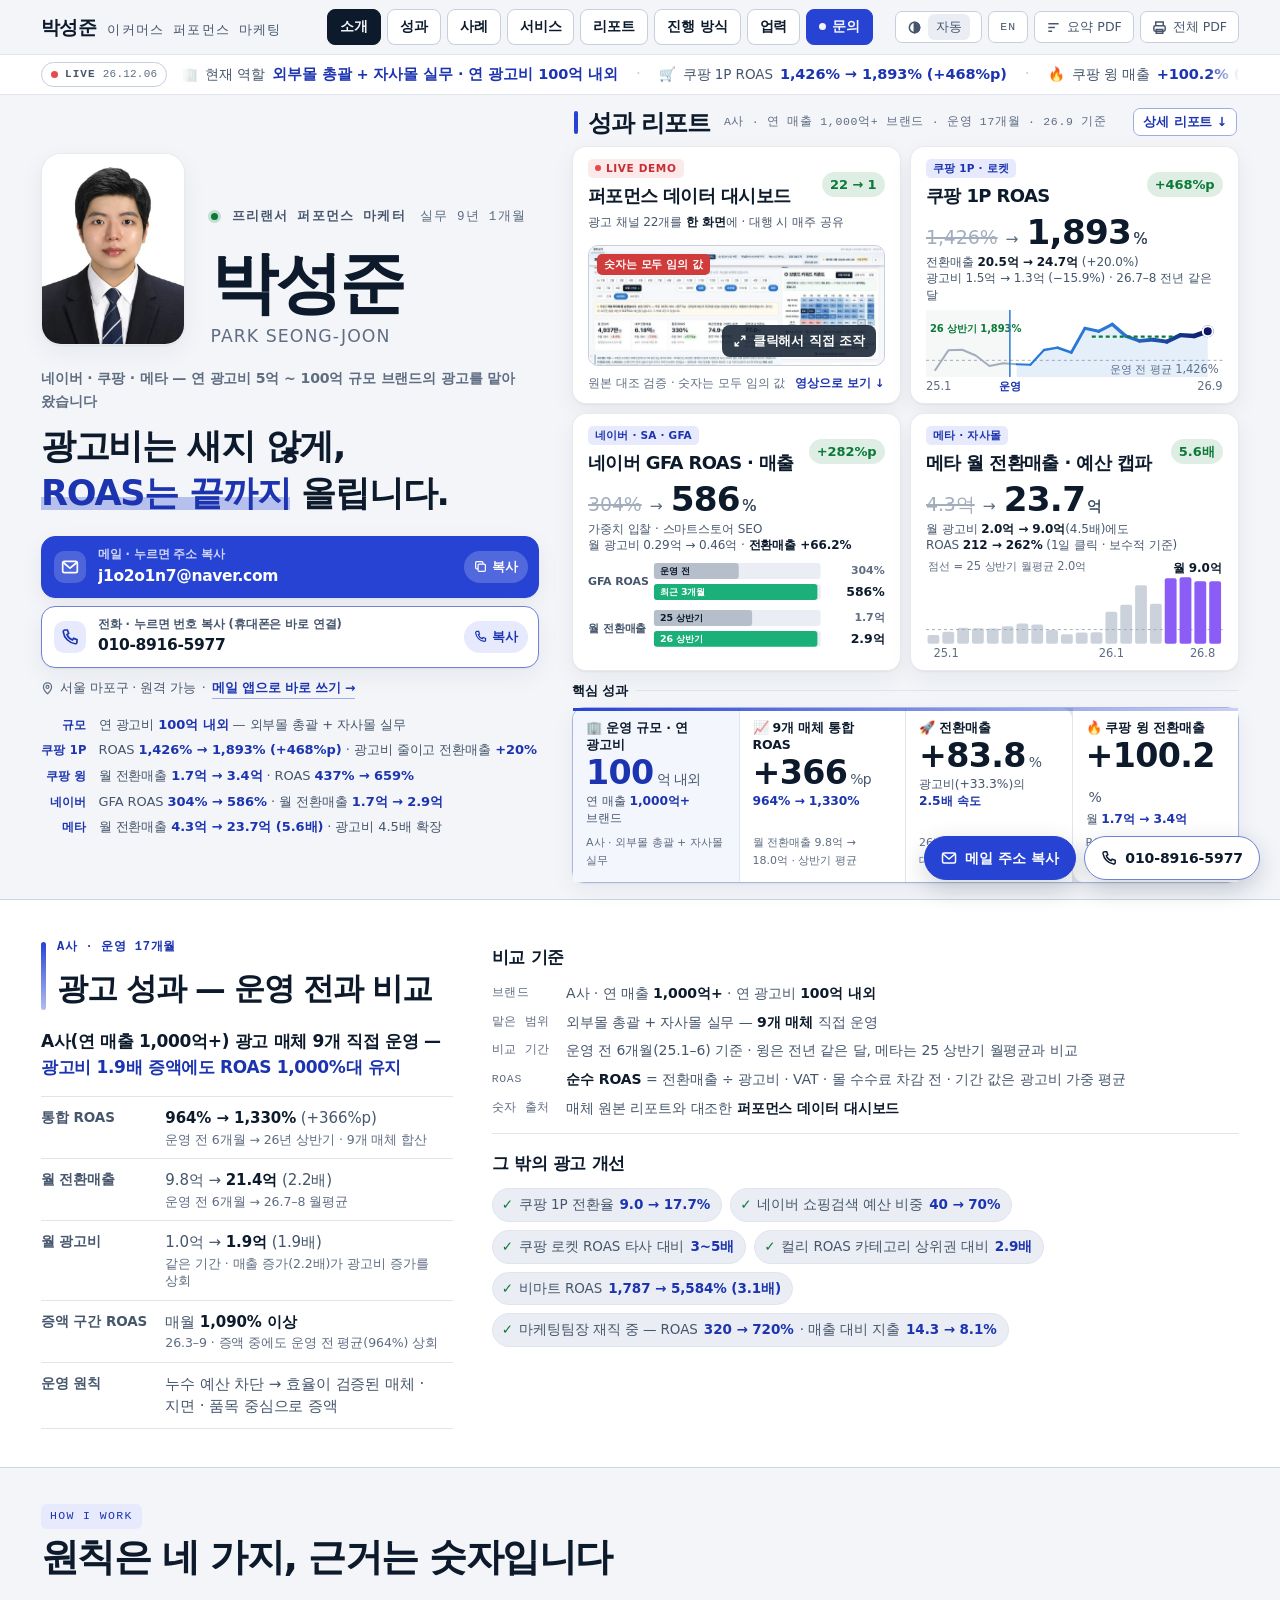
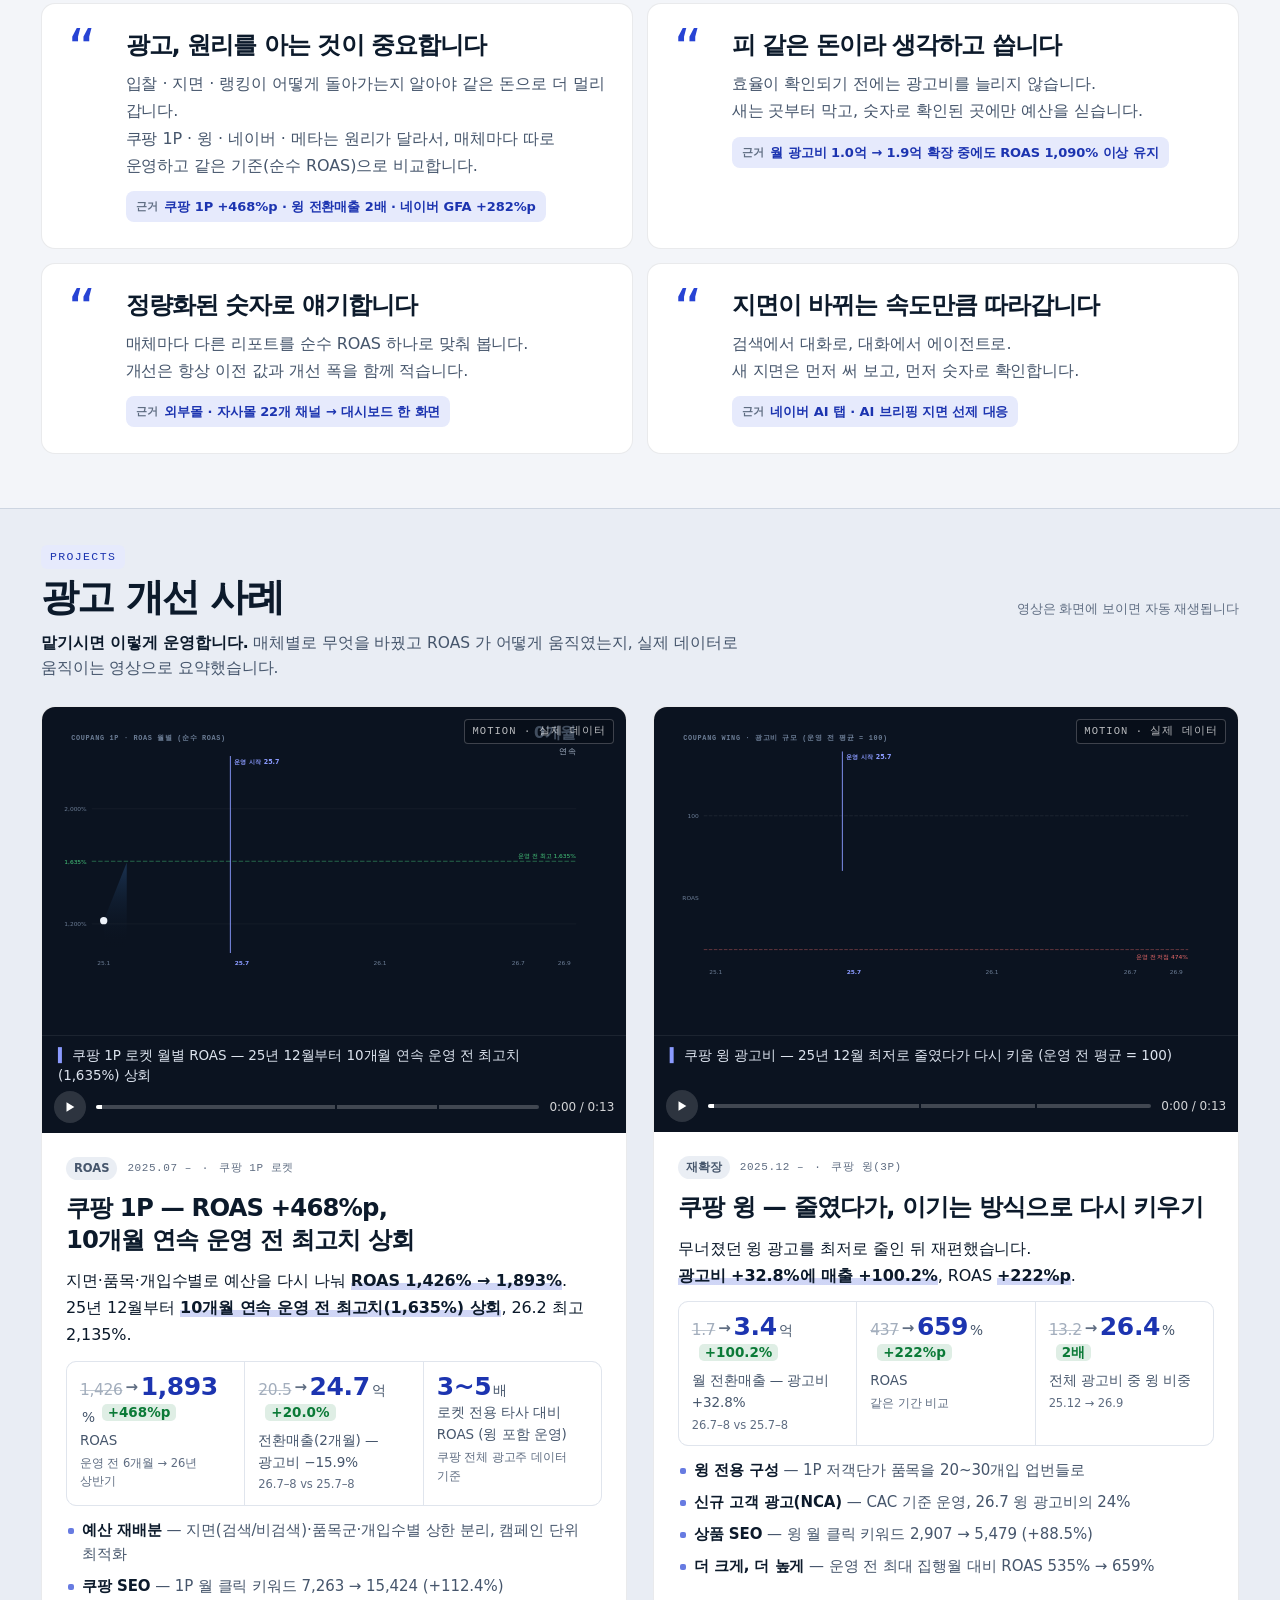
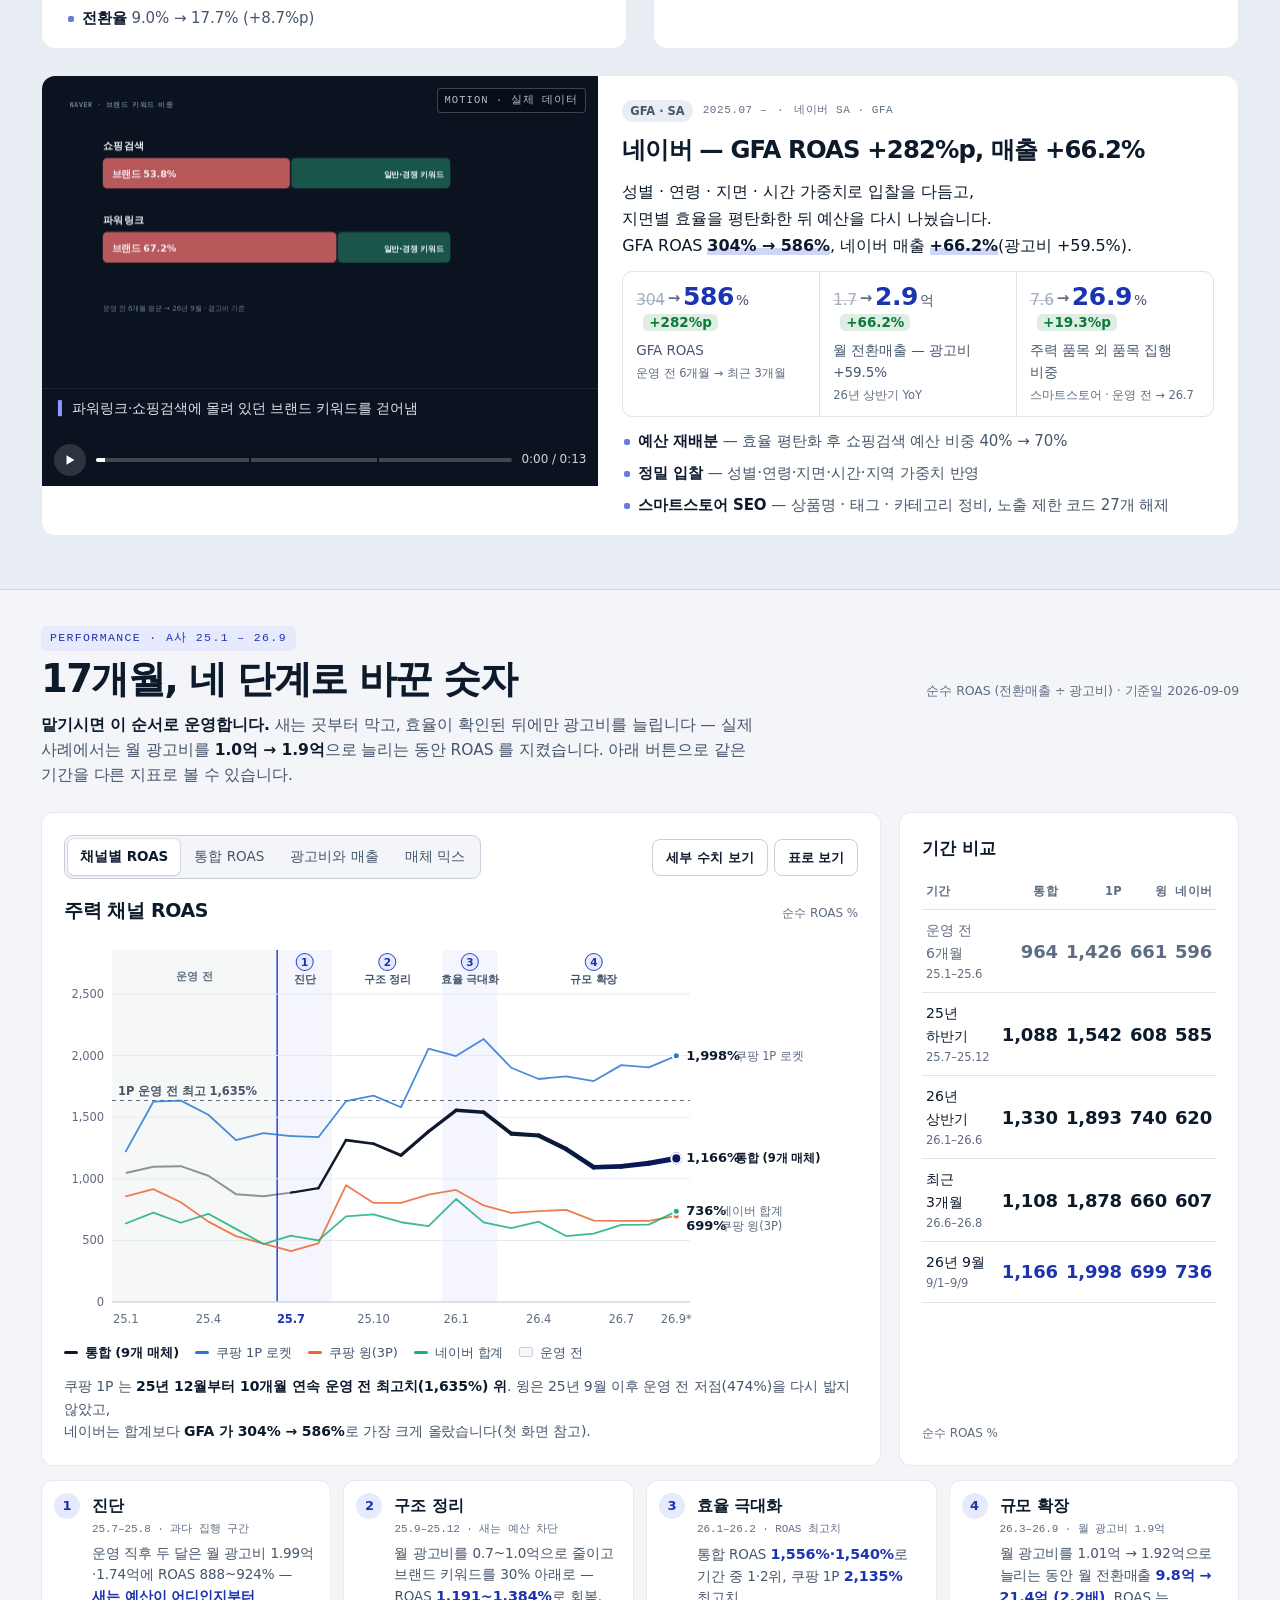
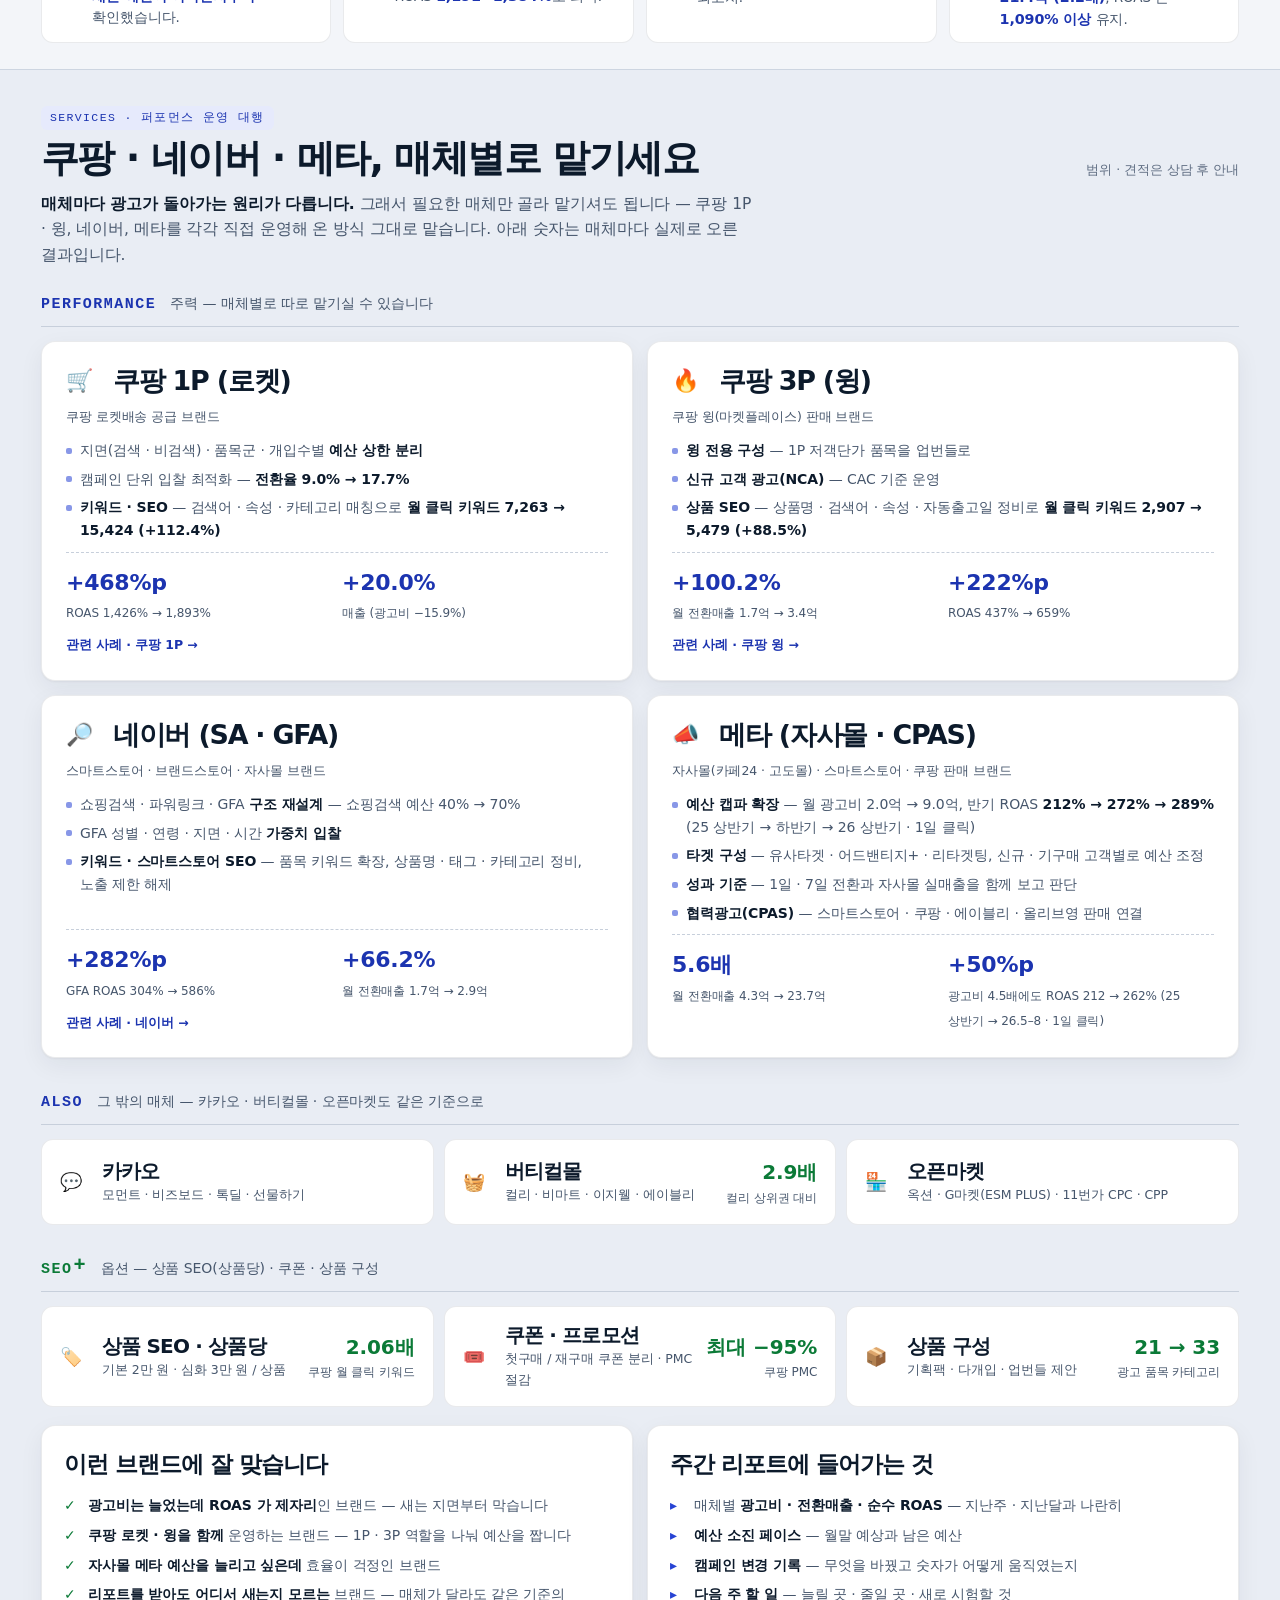
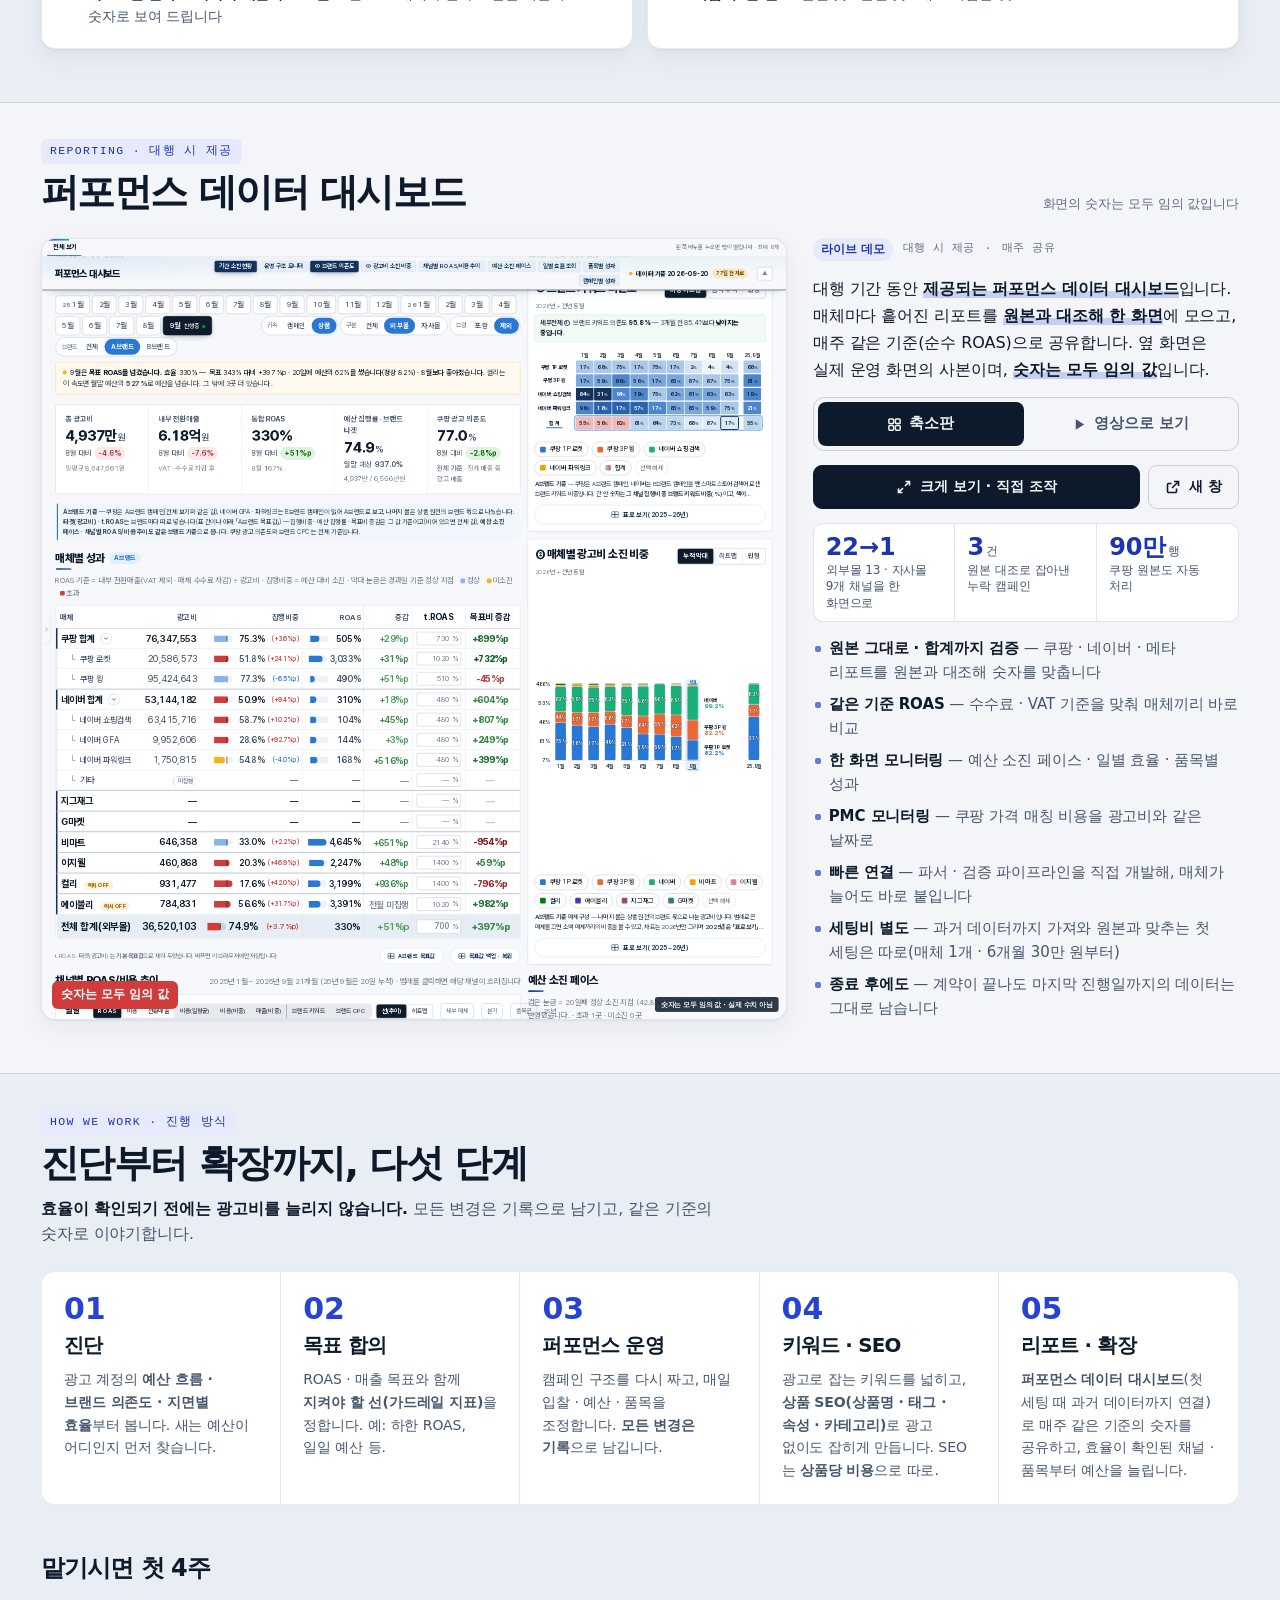
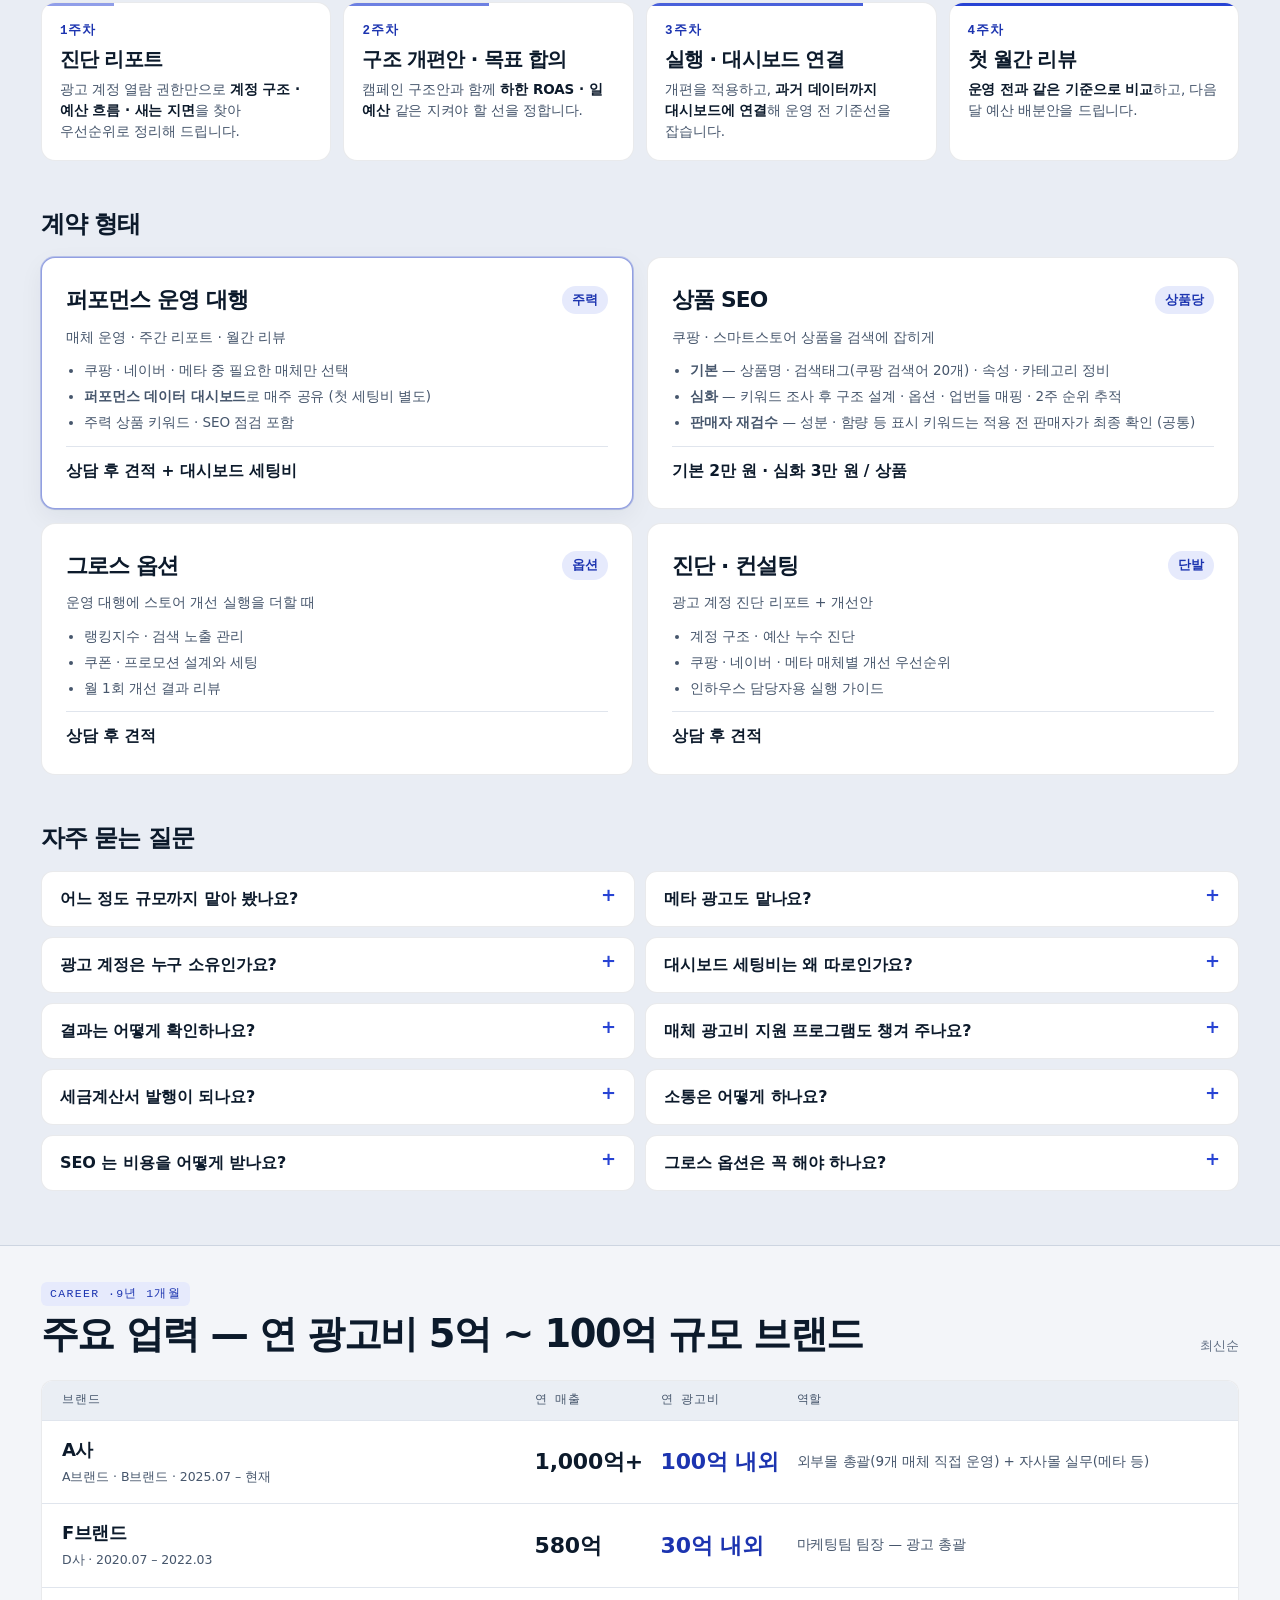
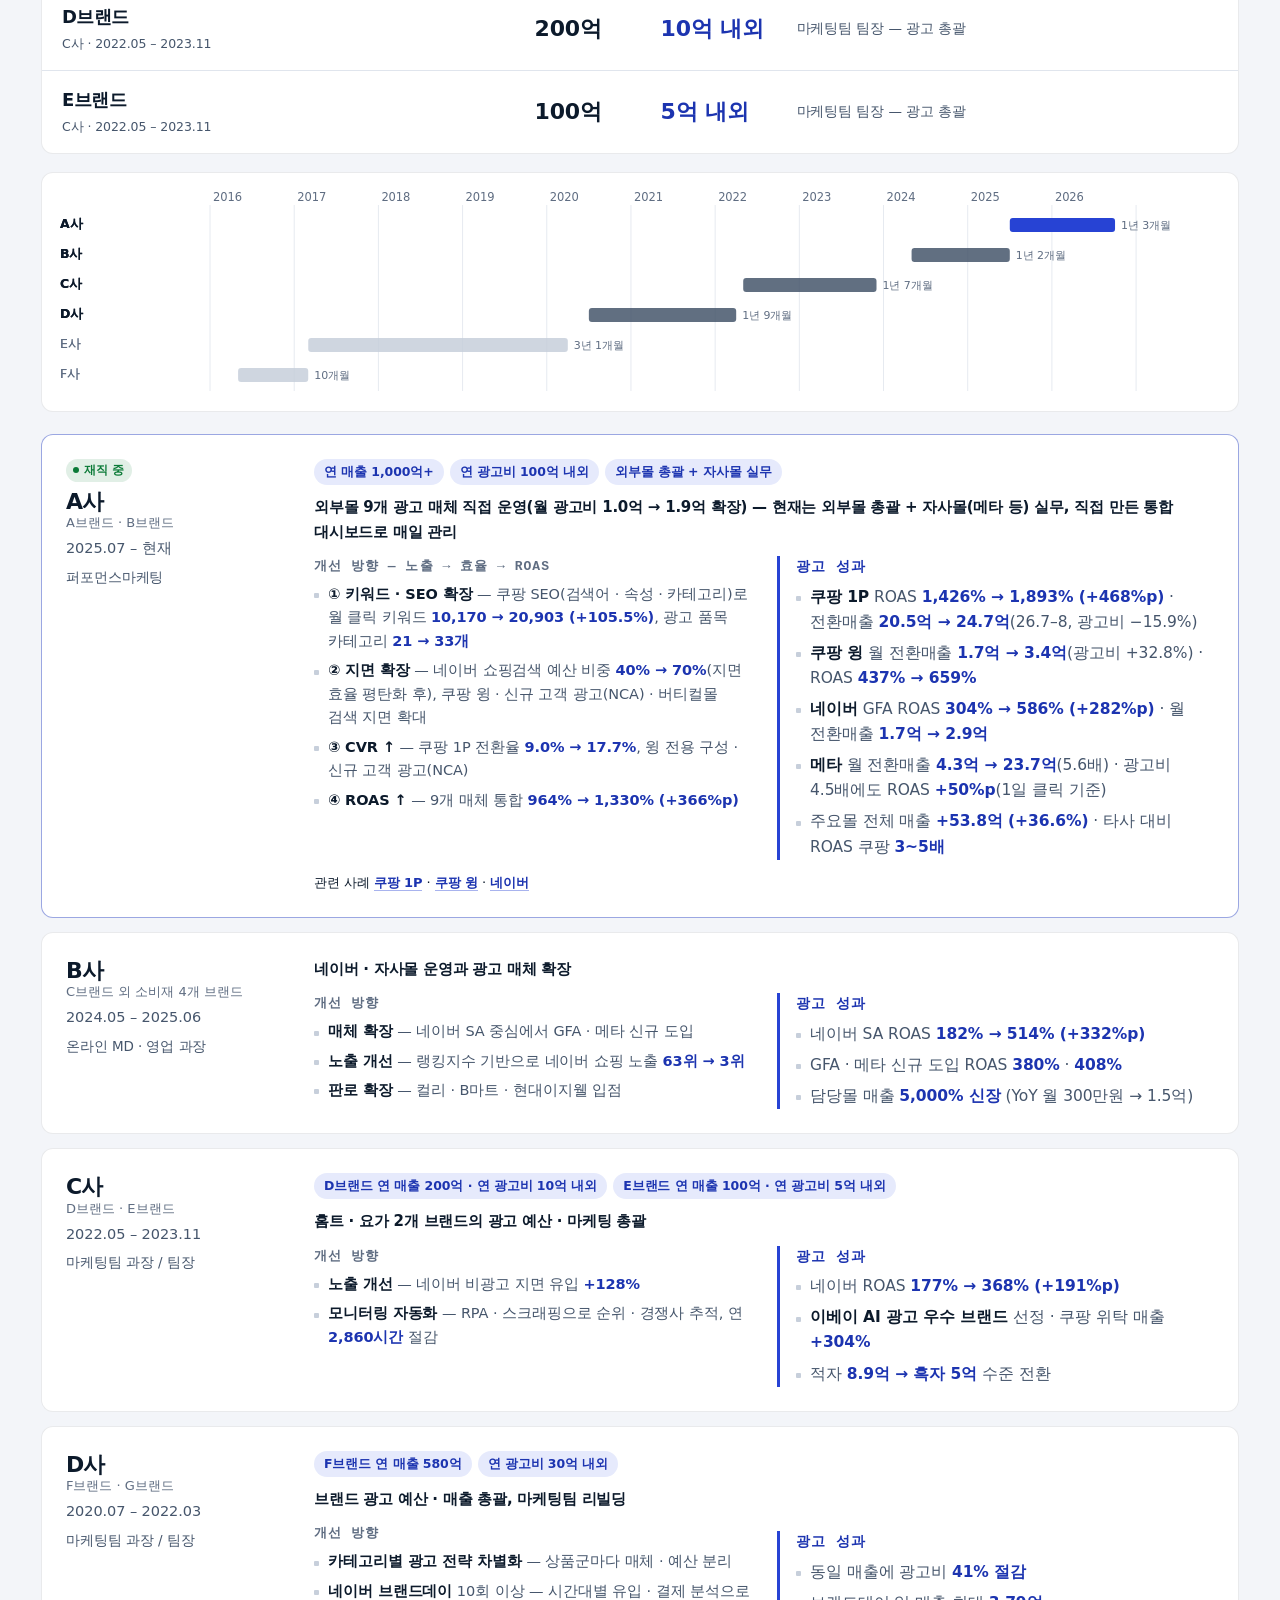
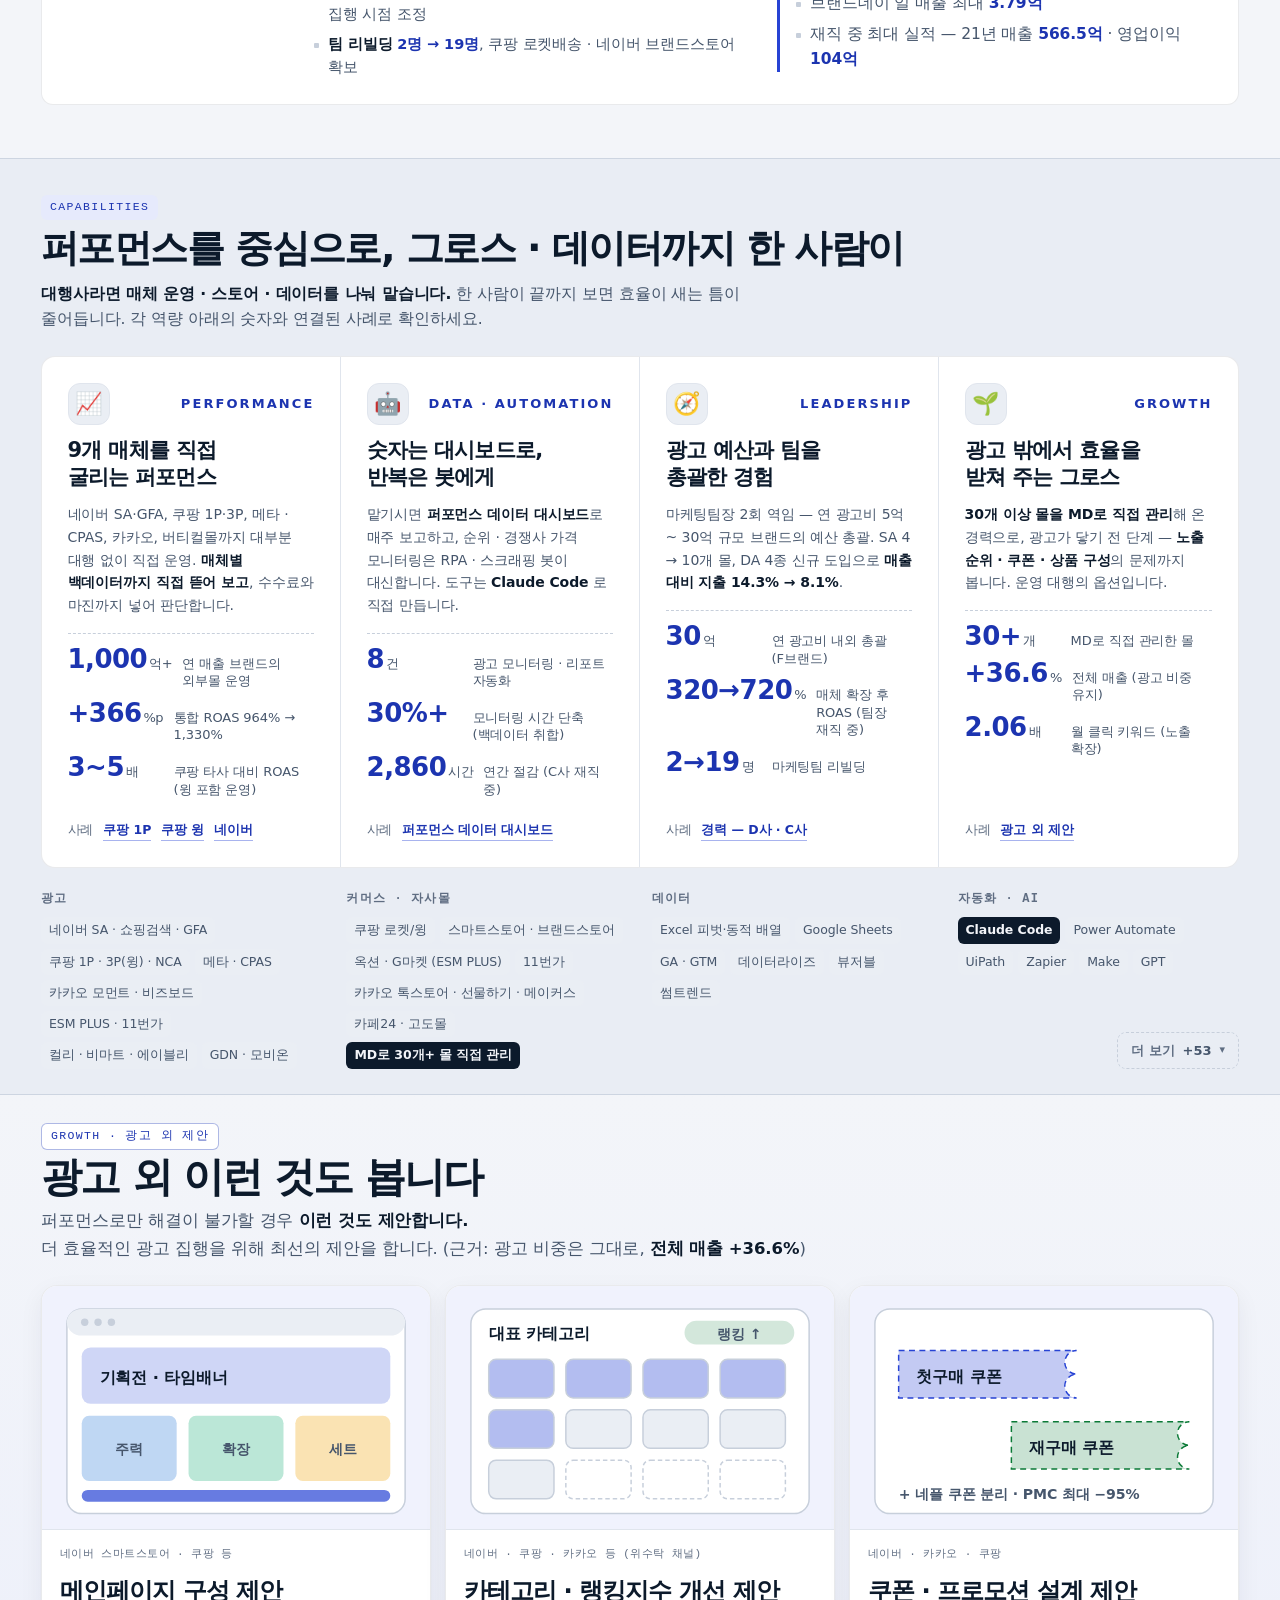
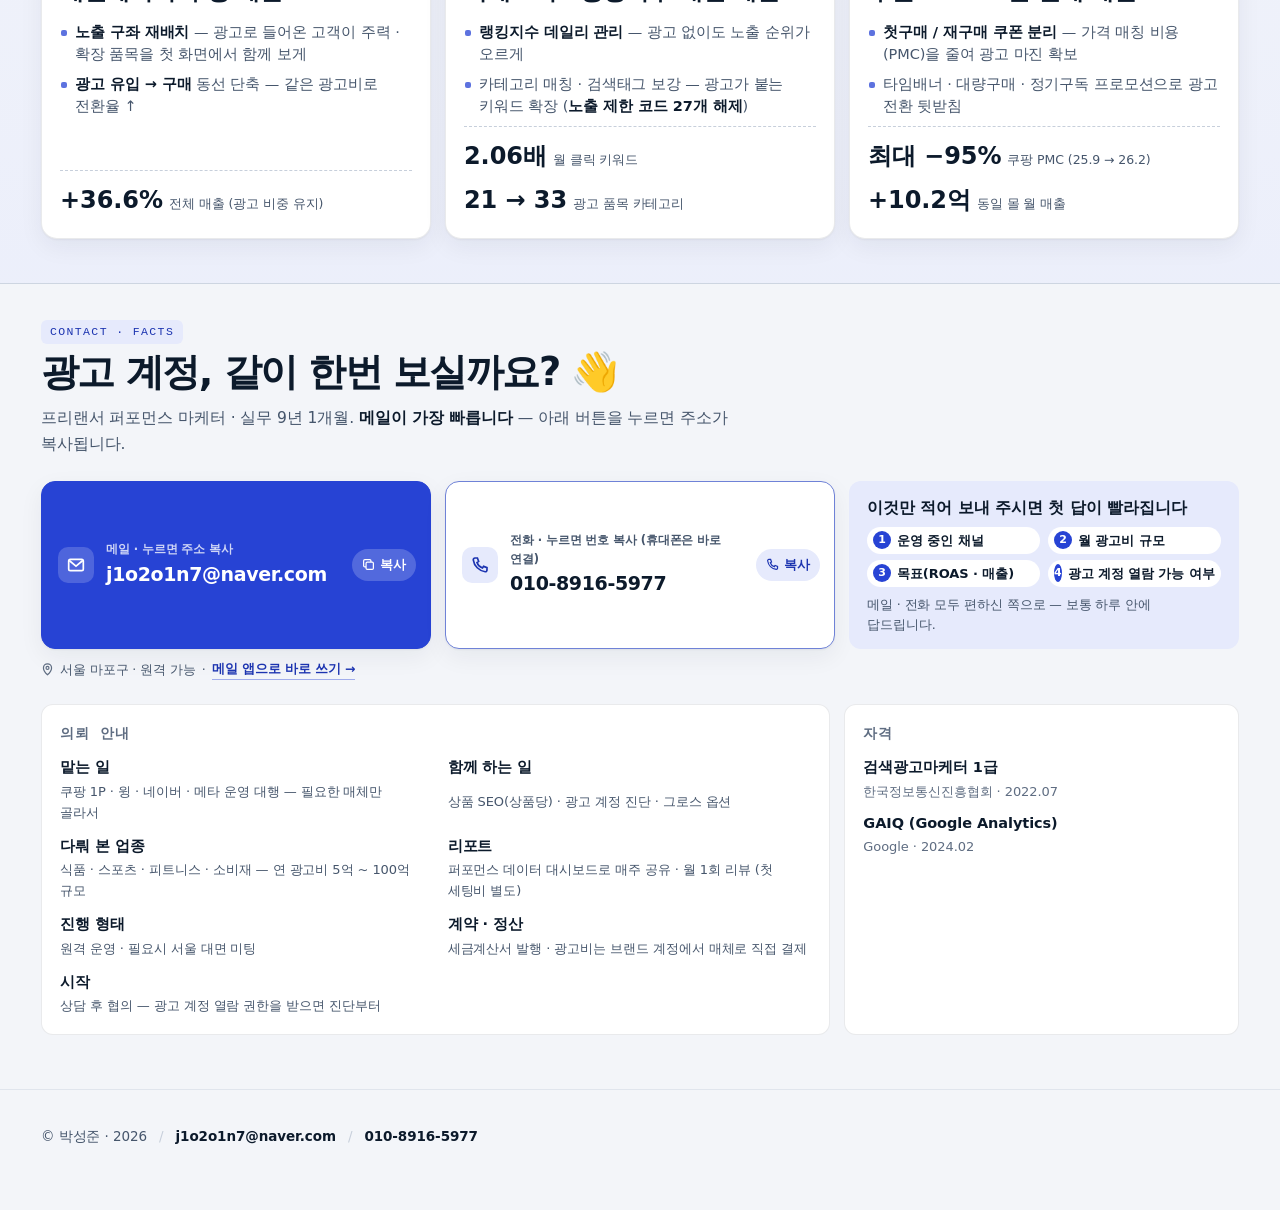
==== commit 819db545: "기획전 · 딜 목록에 네이버 푸드페스타 · 원쁠딜 추가 Co-Authored-By: Claude Opus 5.5 <noreply@anthropic.com>" ====
--- a/index.html
+++ b/index.html
@@ -26,7 +26,7 @@
 <!-- 링크를 아는 사람만 보도록 검색엔진 수집 제외 -->
 <meta name="robots" content="noindex, nofollow">
 <link rel="icon" href="data:image/svg+xml,%3Csvg xmlns='http://www.w3.org/2000/svg' viewBox='0 0 32 32'%3E%3Crect width='32' height='32' rx='8' fill='%230c1a2b'/%3E%3Cpath d='M7 22 L13 15 L18 18 L25 9' fill='none' stroke='%238b9bff' stroke-width='3' stroke-linecap='round' stroke-linejoin='round'/%3E%3C/svg%3E">
-<link rel="stylesheet" href="assets/style.css?v=202609272025">
+<link rel="stylesheet" href="assets/style.css?v=202609272052">
 <script>
   /* 테마: 저장된 선택이 있으면 먼저 찍어 깜빡임을 막는다 */
   try { var t = localStorage.getItem('psj-theme'); if (t === 'light' || t === 'dark') document.documentElement.setAttribute('data-theme', t); } catch (e) {}
@@ -310,9 +310,9 @@
 
 <div class="tip" id="tip" role="status" aria-live="polite"></div>
 
-<script src="assets/series.js?v=202609272025"></script>
-<script src="assets/data.js?v=202609272025"></script>
-<script src="assets/motion.js?v=202609272025"></script>
-<script src="assets/app.js?v=202609272025"></script>
+<script src="assets/series.js?v=202609272052"></script>
+<script src="assets/data.js?v=202609272052"></script>
+<script src="assets/motion.js?v=202609272052"></script>
+<script src="assets/app.js?v=202609272052"></script>
 </body>
 </html>
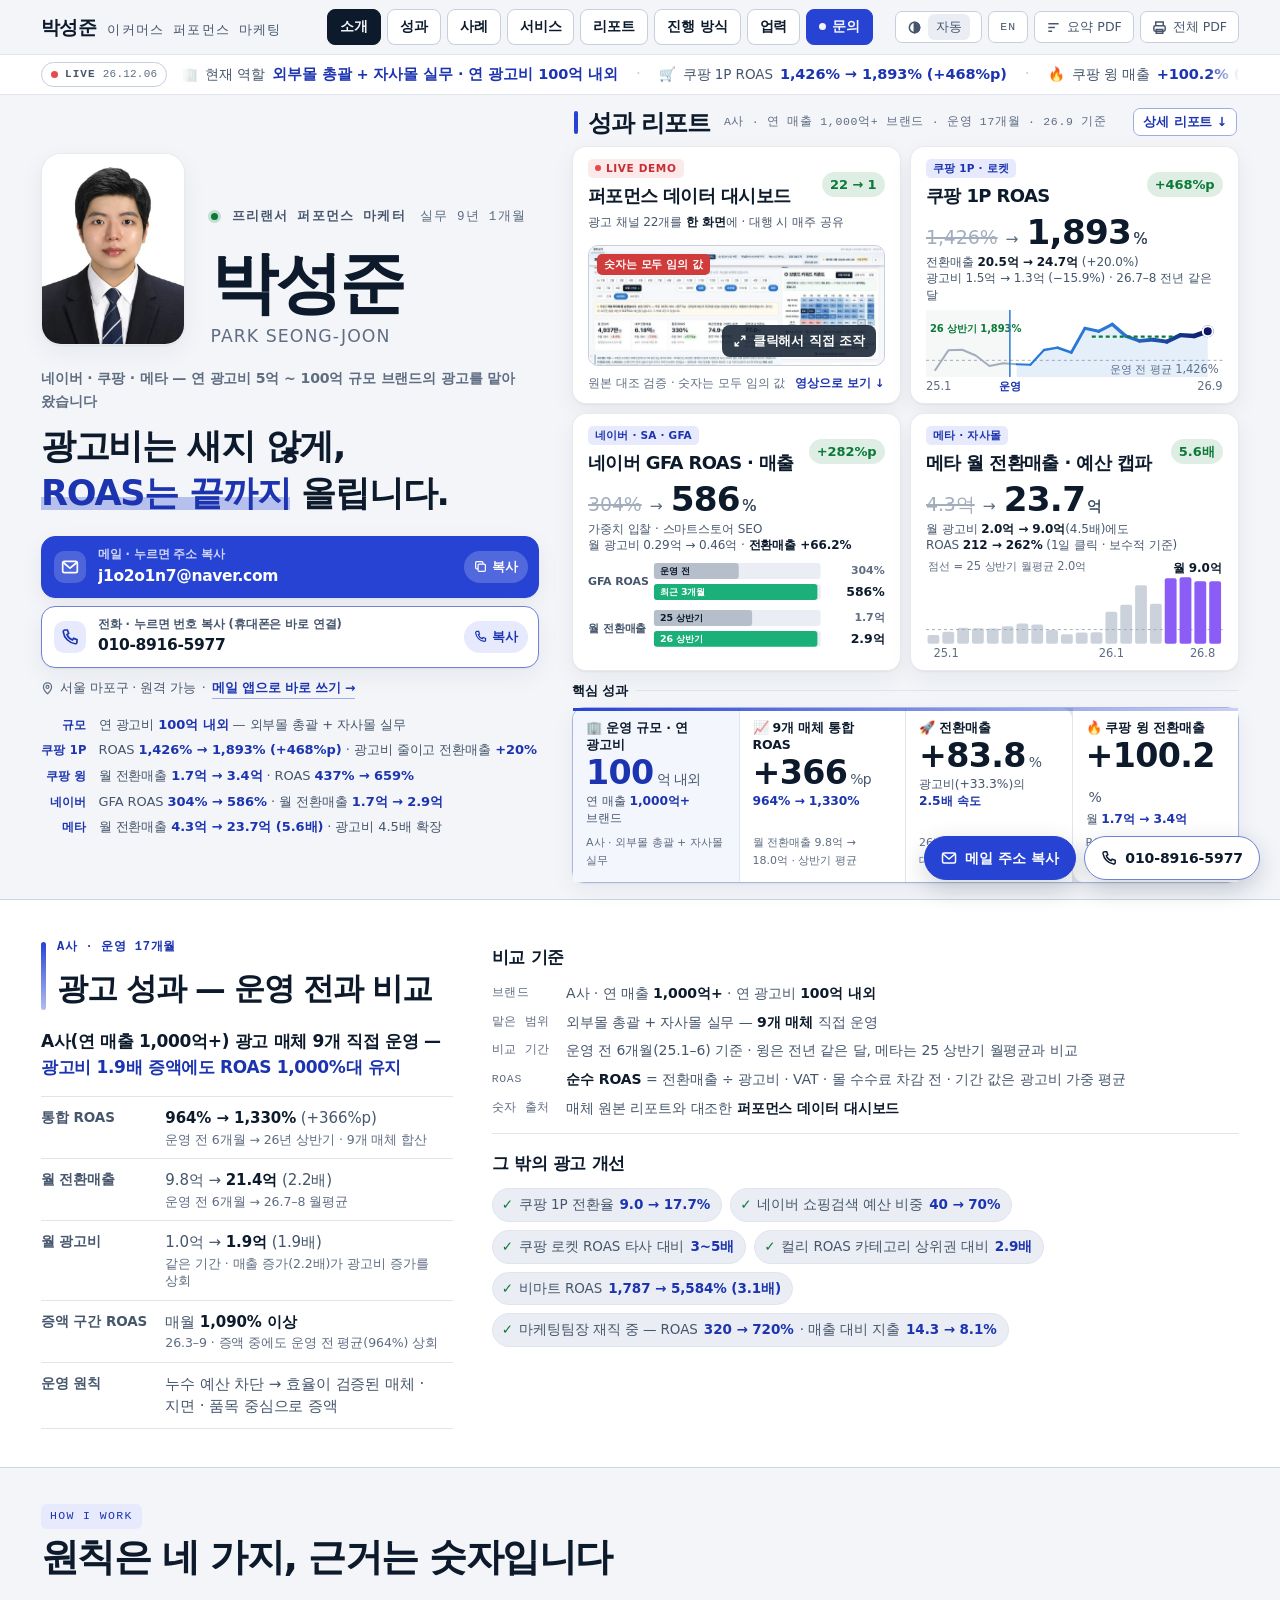
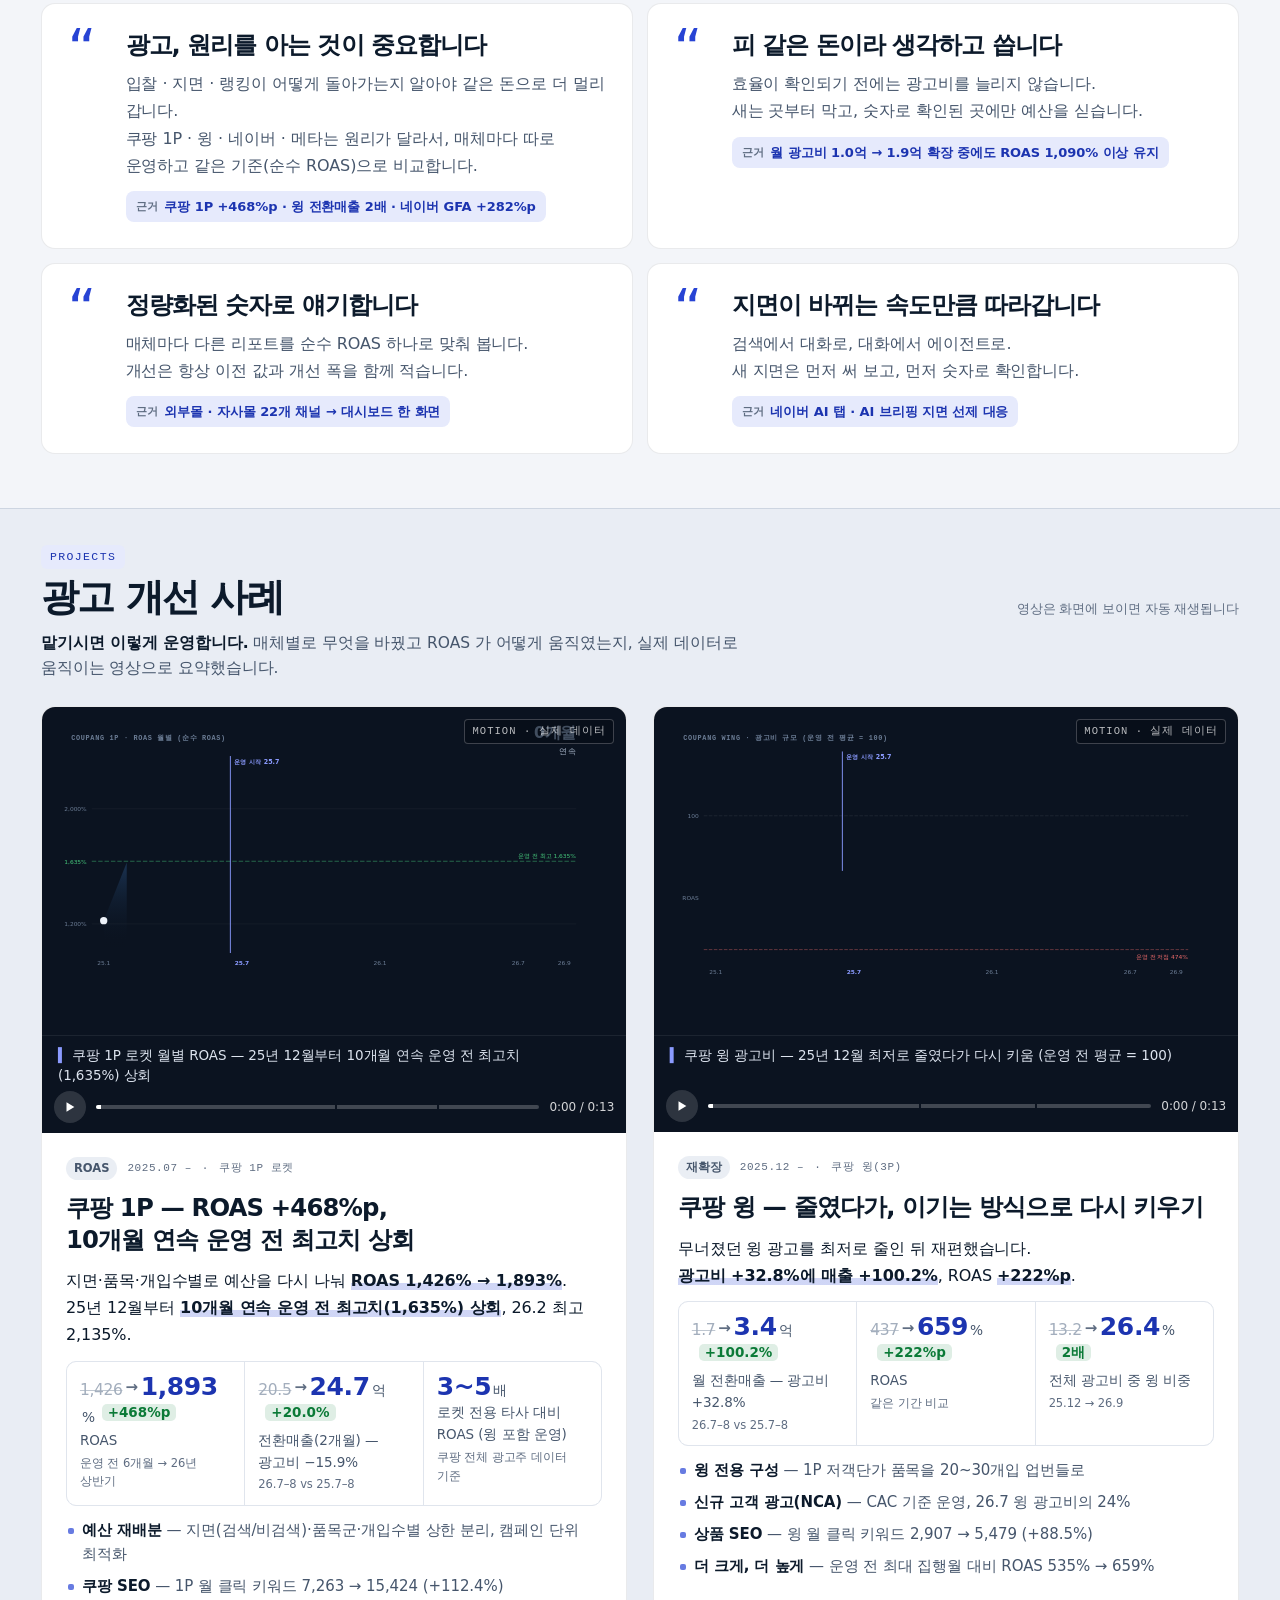
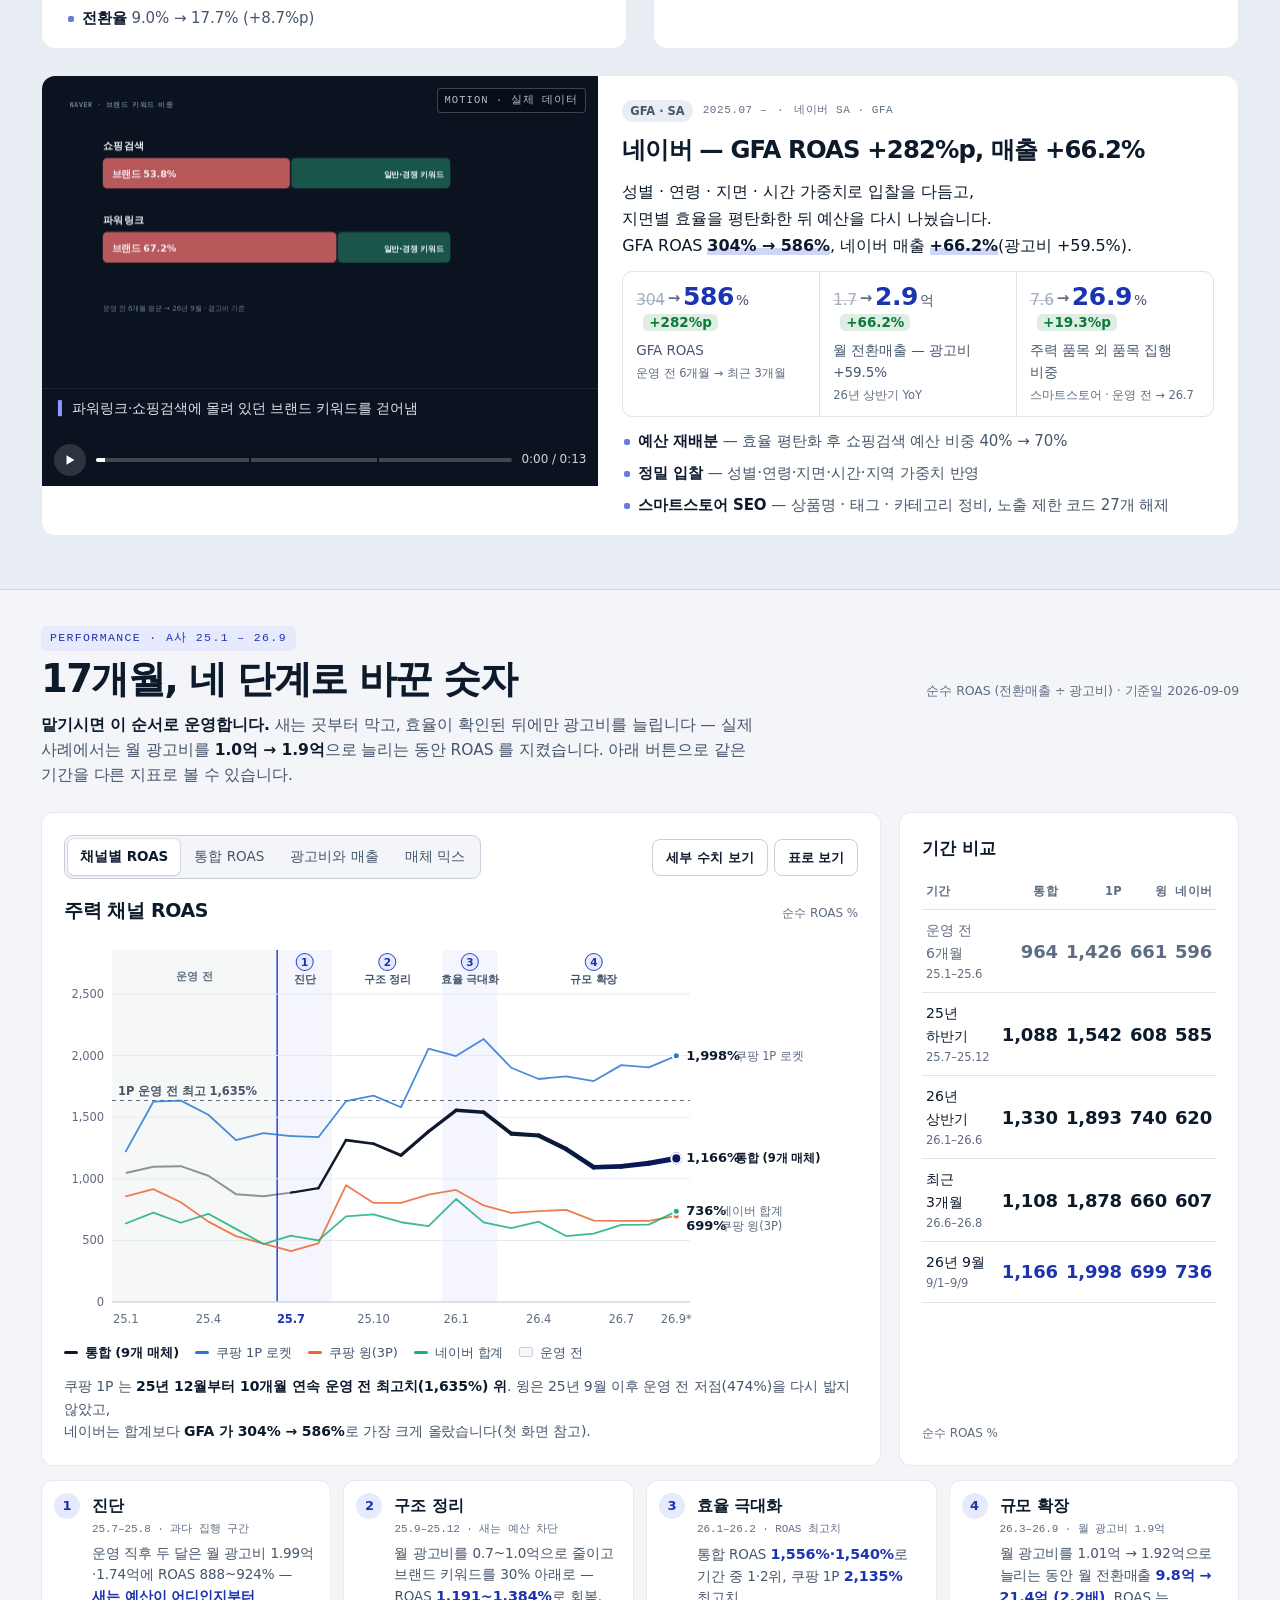
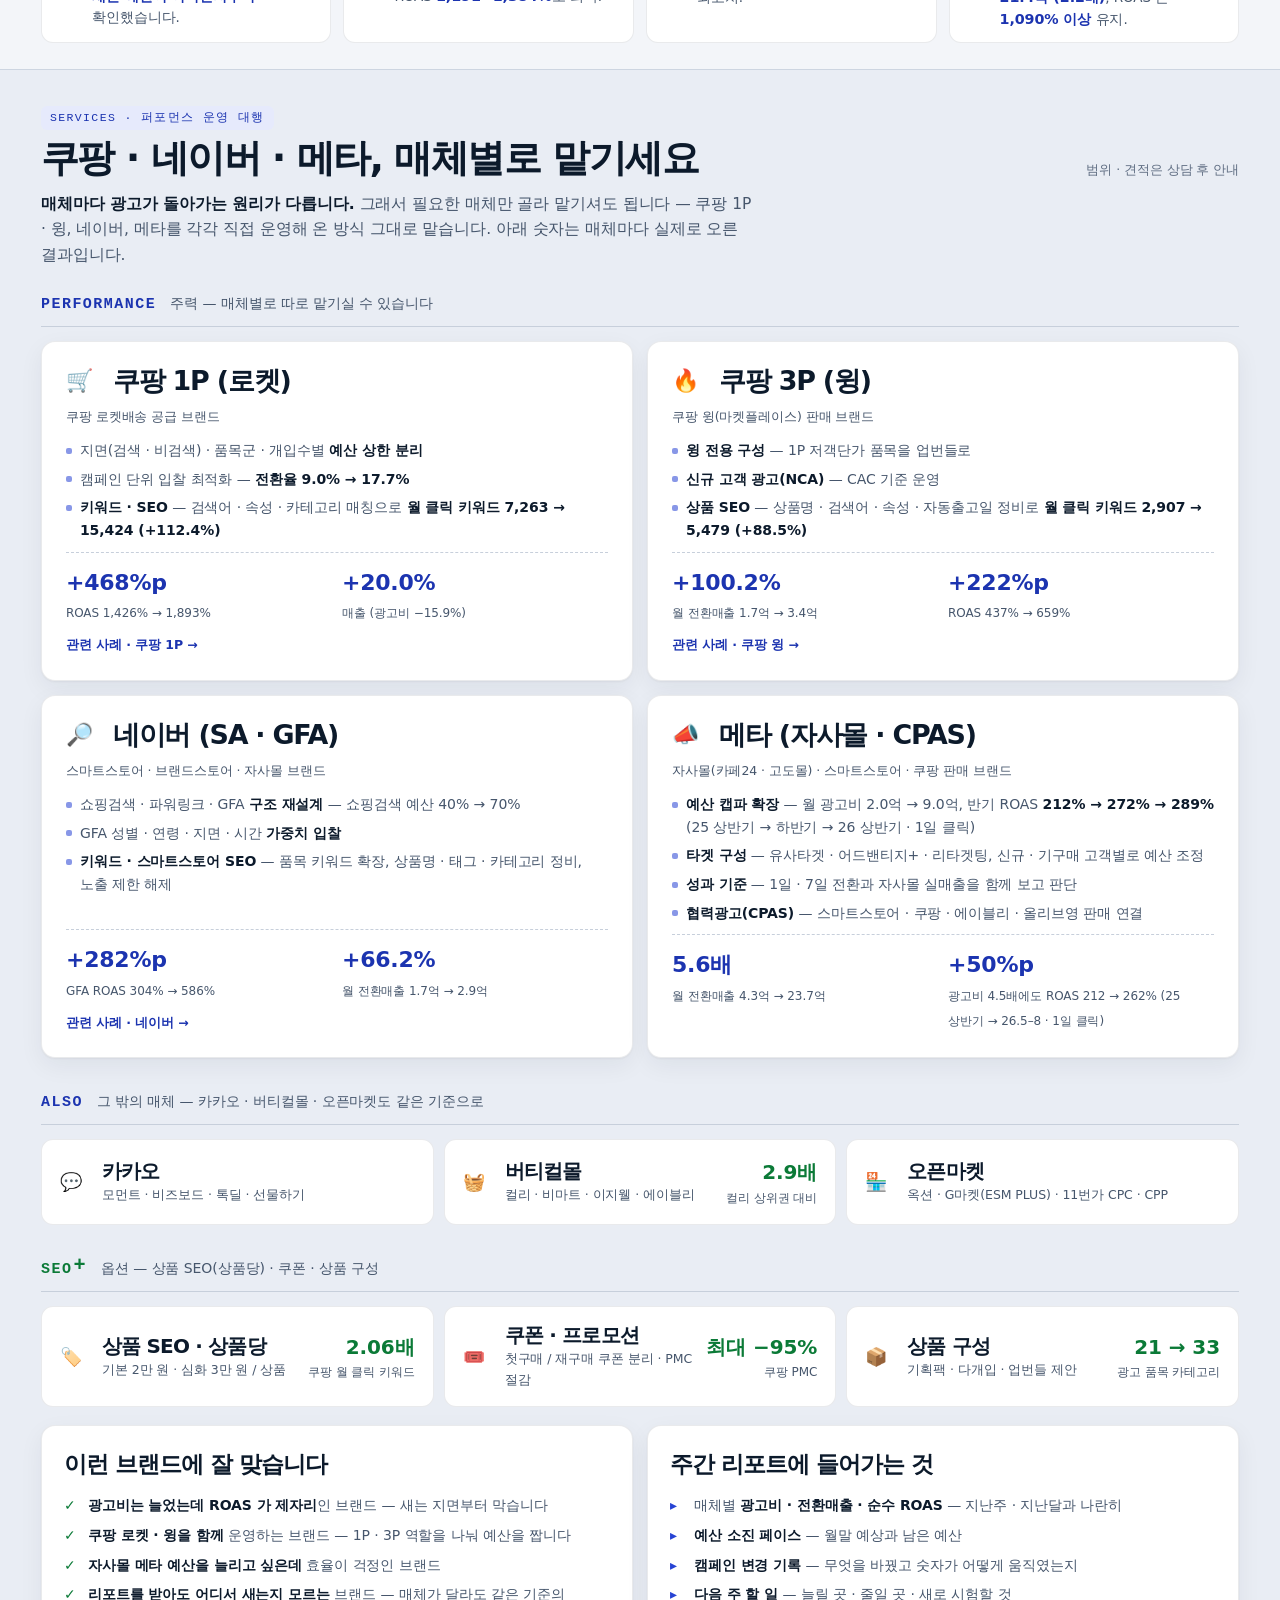
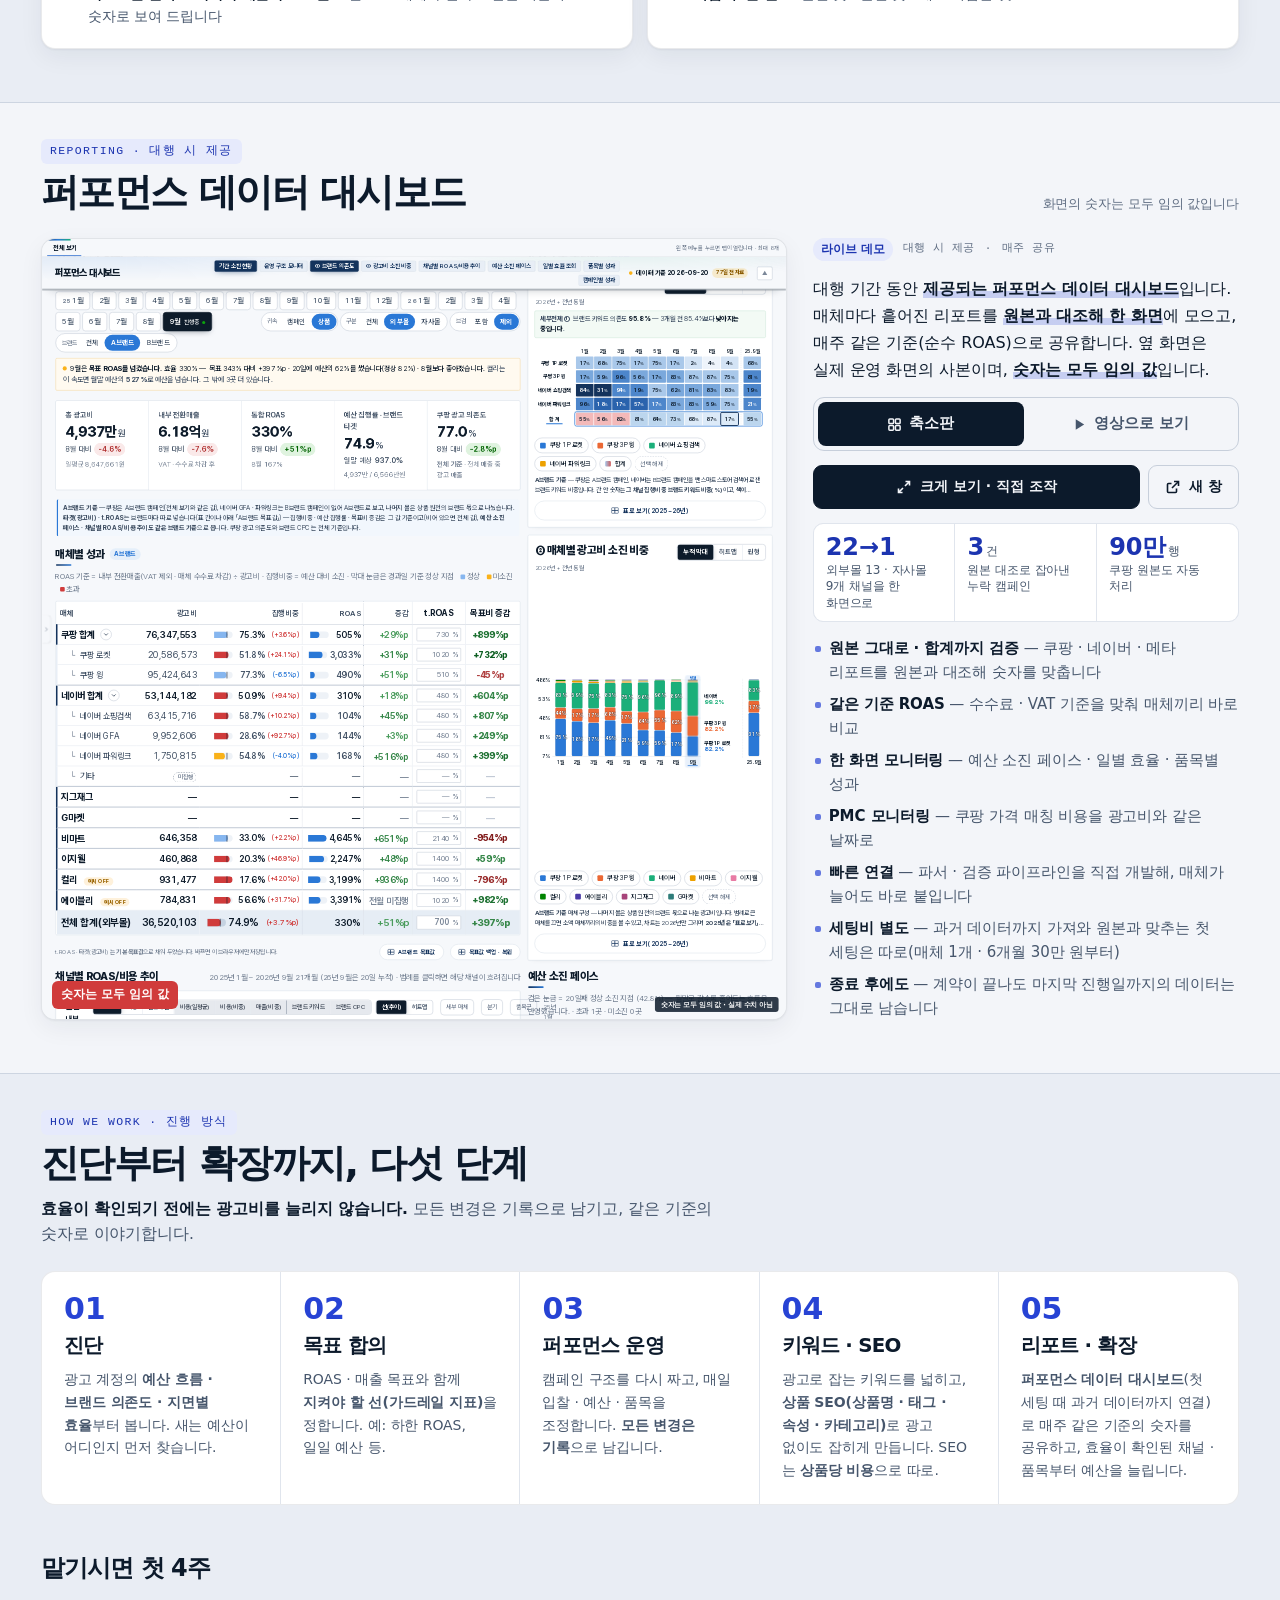
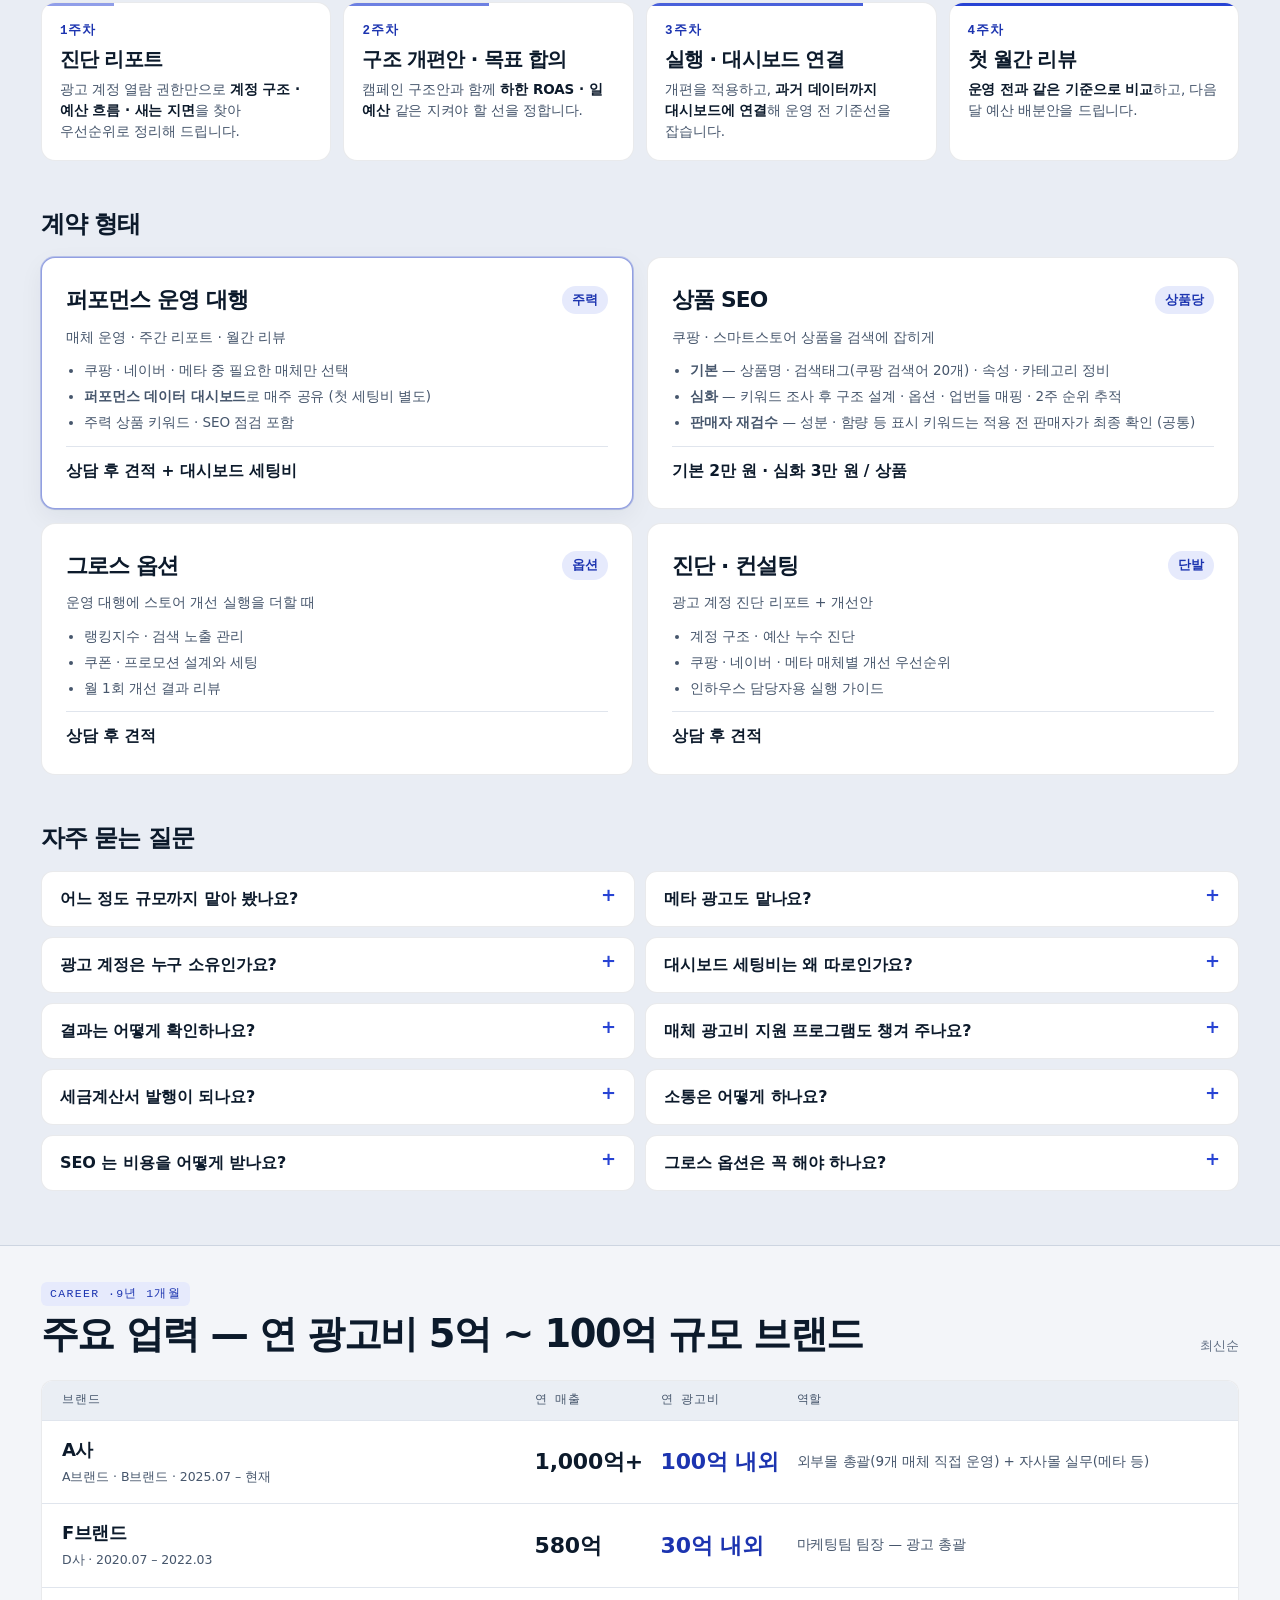
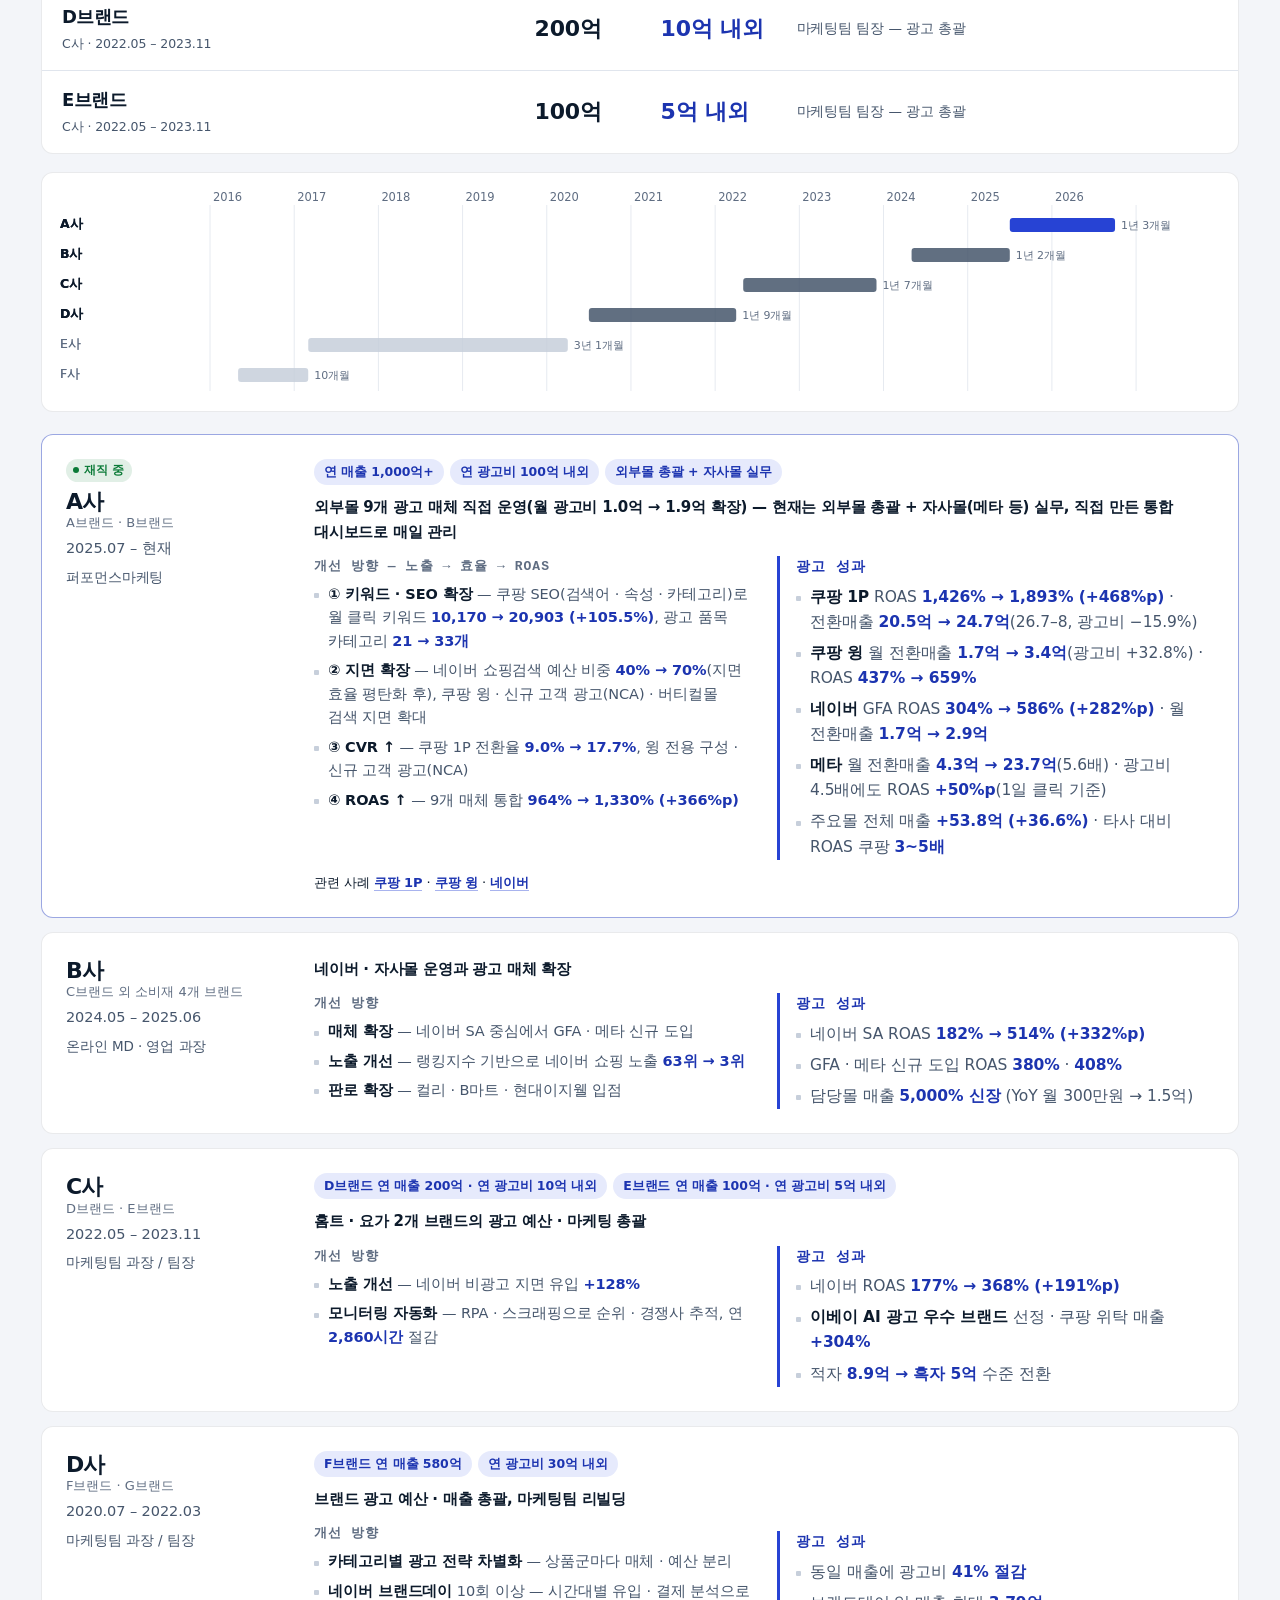
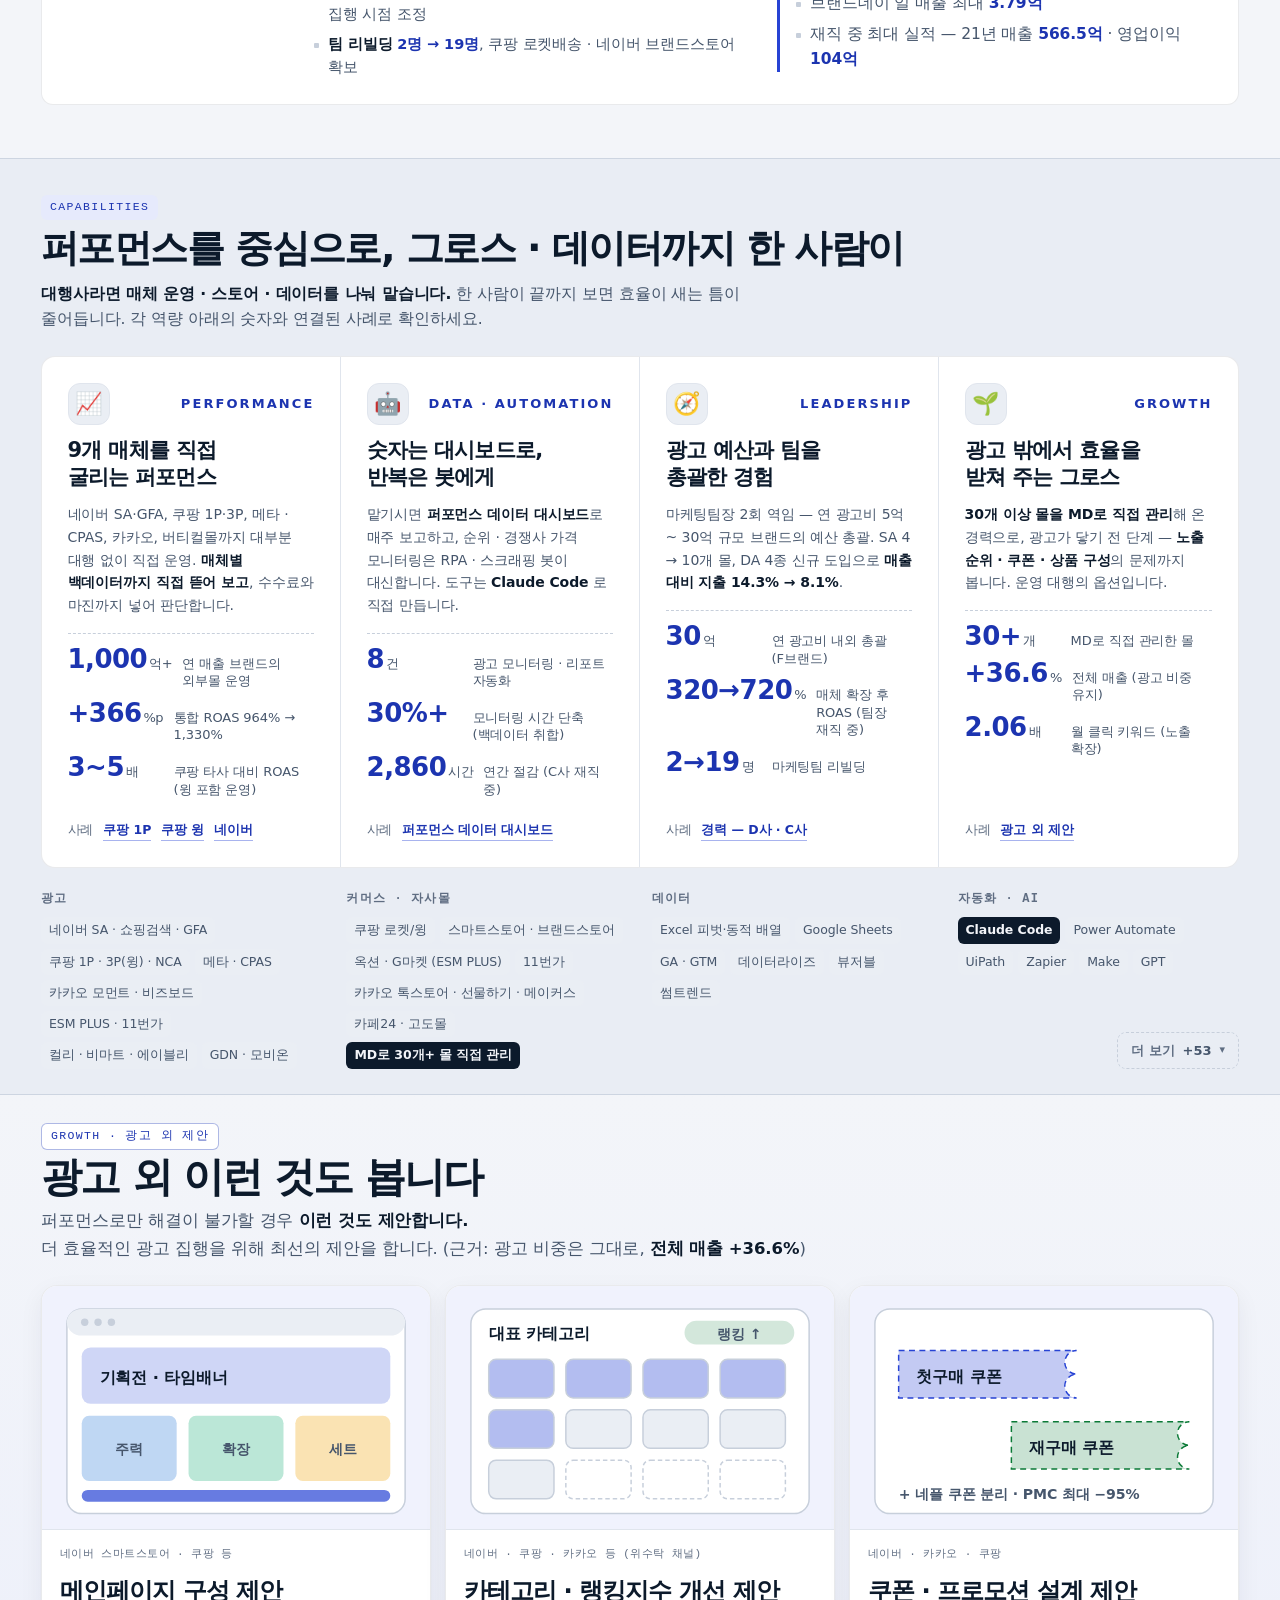
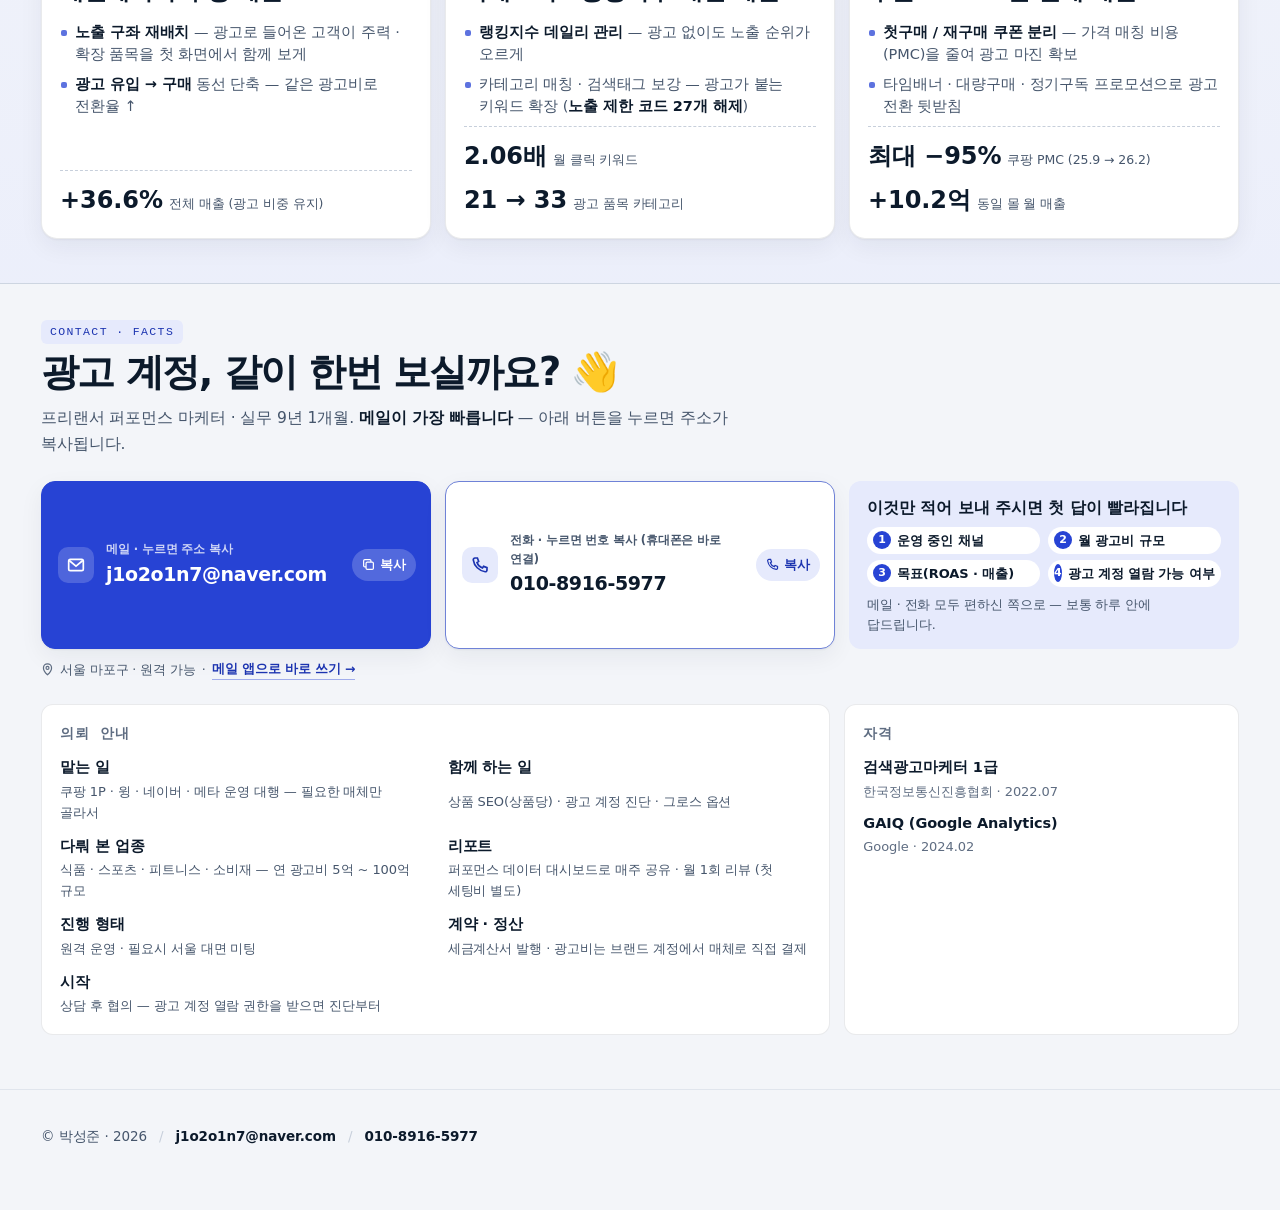
==== commit 16fb82a1: "캐시 키 갱신 (?v=)" ====
--- a/index.html
+++ b/index.html
@@ -26,7 +26,7 @@
 <!-- 링크를 아는 사람만 보도록 검색엔진 수집 제외 -->
 <meta name="robots" content="noindex, nofollow">
 <link rel="icon" href="data:image/svg+xml,%3Csvg xmlns='http://www.w3.org/2000/svg' viewBox='0 0 32 32'%3E%3Crect width='32' height='32' rx='8' fill='%230c1a2b'/%3E%3Cpath d='M7 22 L13 15 L18 18 L25 9' fill='none' stroke='%238b9bff' stroke-width='3' stroke-linecap='round' stroke-linejoin='round'/%3E%3C/svg%3E">
-<link rel="stylesheet" href="assets/style.css?v=202609272052">
+<link rel="stylesheet" href="assets/style.css?v=202610112344">
 <script>
   /* 테마: 저장된 선택이 있으면 먼저 찍어 깜빡임을 막는다 */
   try { var t = localStorage.getItem('psj-theme'); if (t === 'light' || t === 'dark') document.documentElement.setAttribute('data-theme', t); } catch (e) {}
@@ -310,9 +310,9 @@
 
 <div class="tip" id="tip" role="status" aria-live="polite"></div>
 
-<script src="assets/series.js?v=202609272052"></script>
-<script src="assets/data.js?v=202609272052"></script>
-<script src="assets/motion.js?v=202609272052"></script>
-<script src="assets/app.js?v=202609272052"></script>
+<script src="assets/series.js?v=202610112344"></script>
+<script src="assets/data.js?v=202610112344"></script>
+<script src="assets/motion.js?v=202610112344"></script>
+<script src="assets/app.js?v=202610112344"></script>
 </body>
 </html>
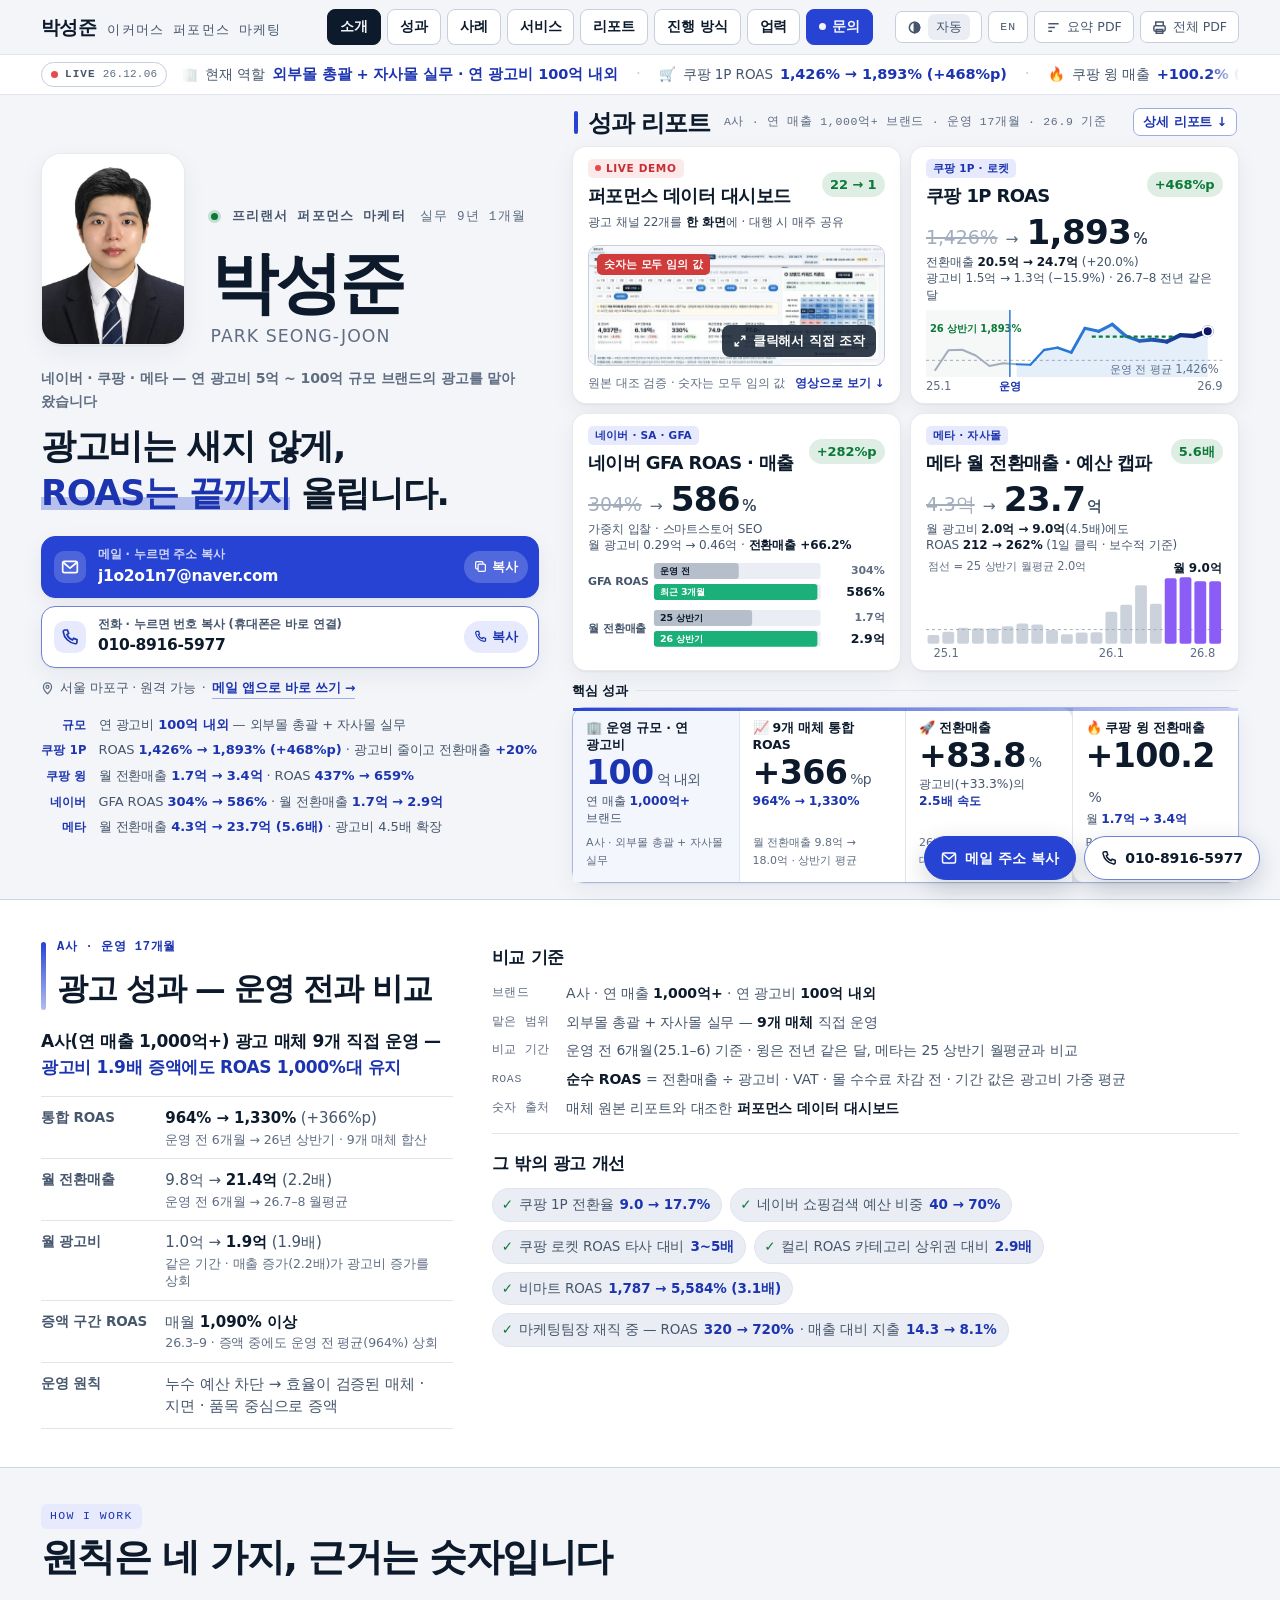
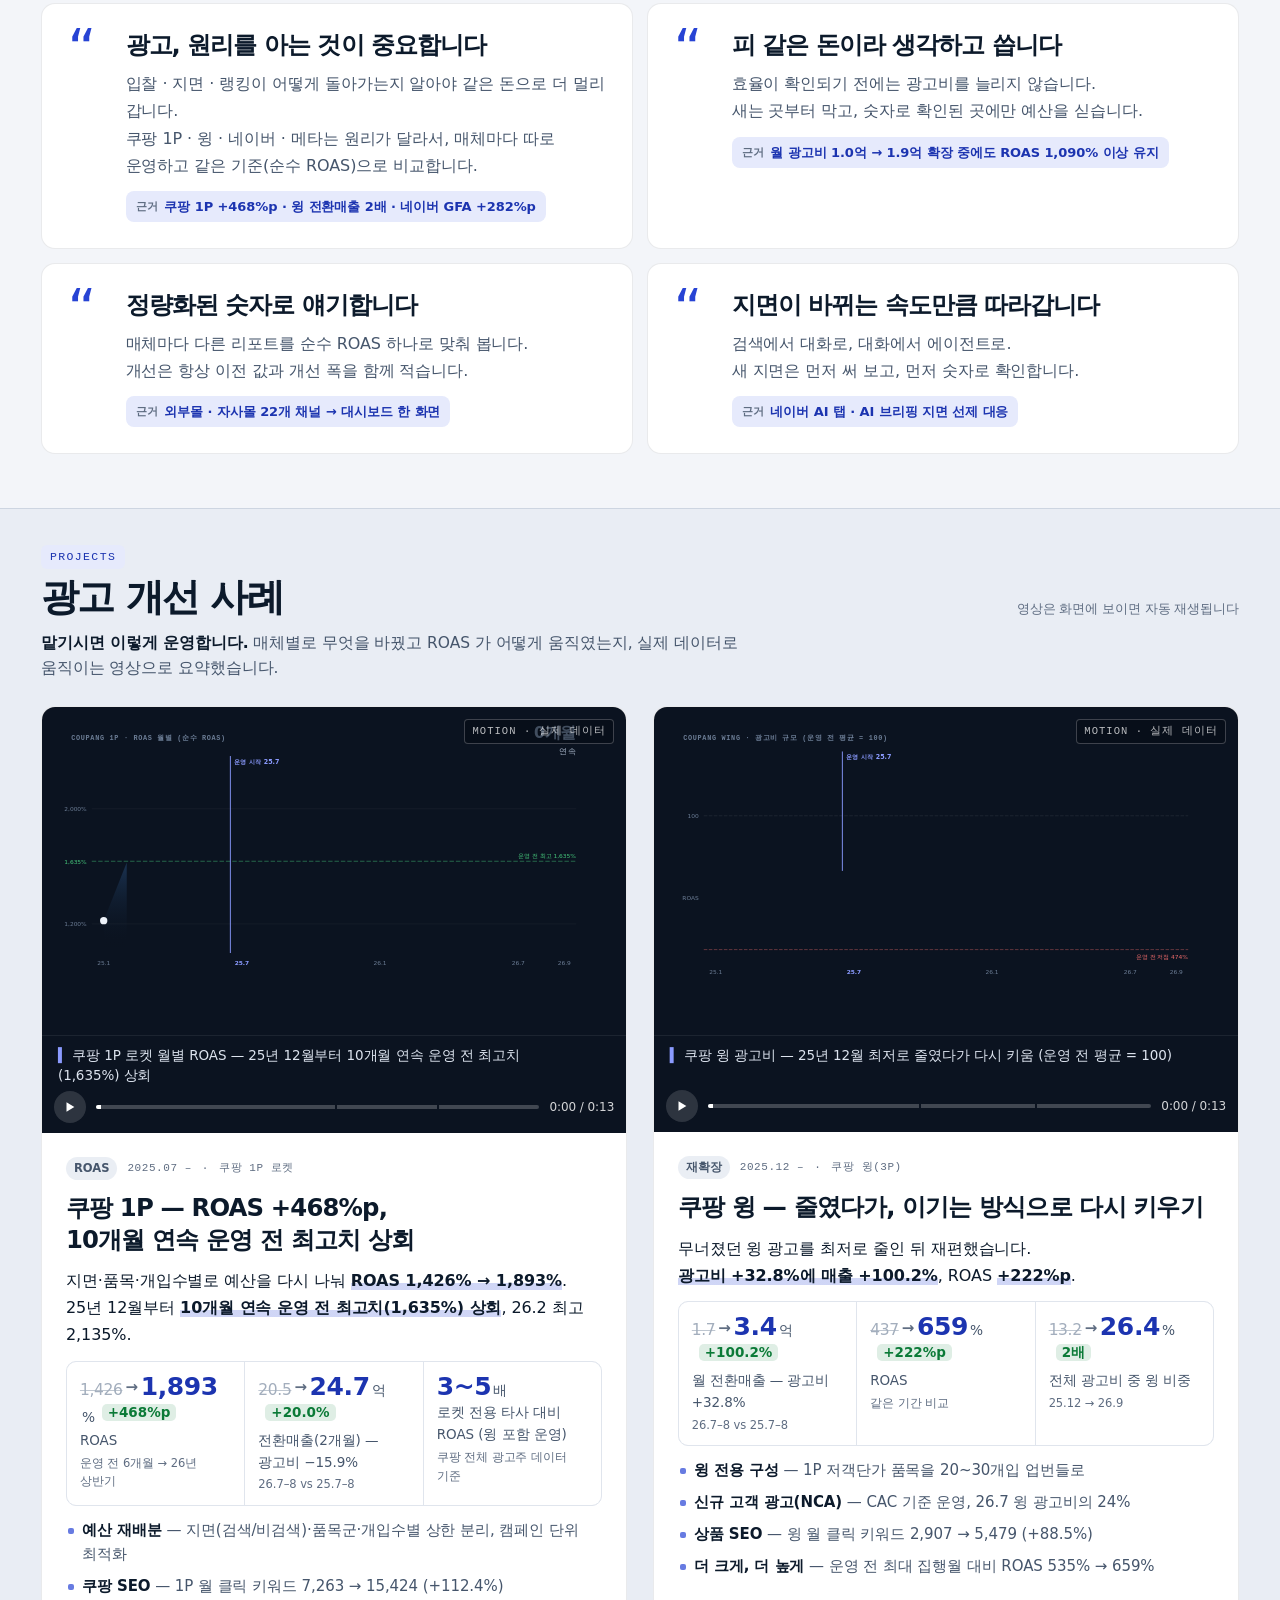
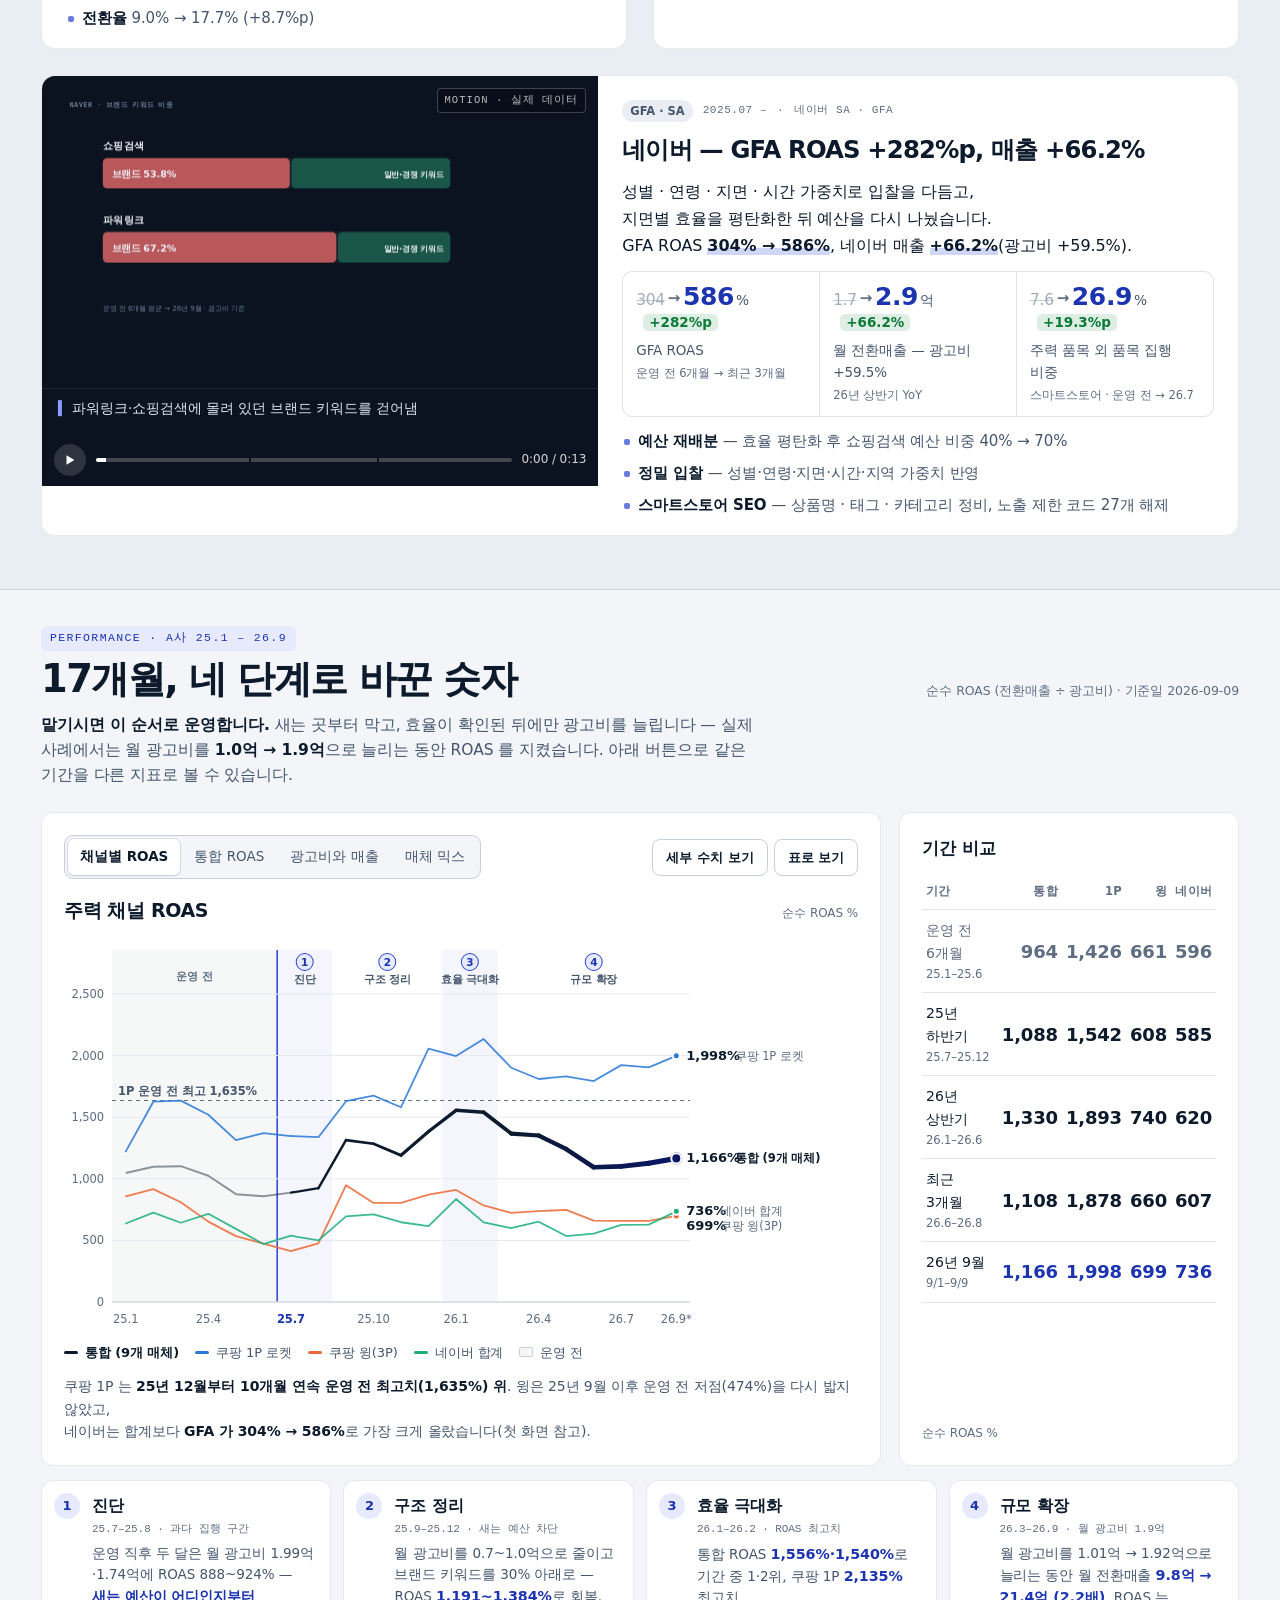
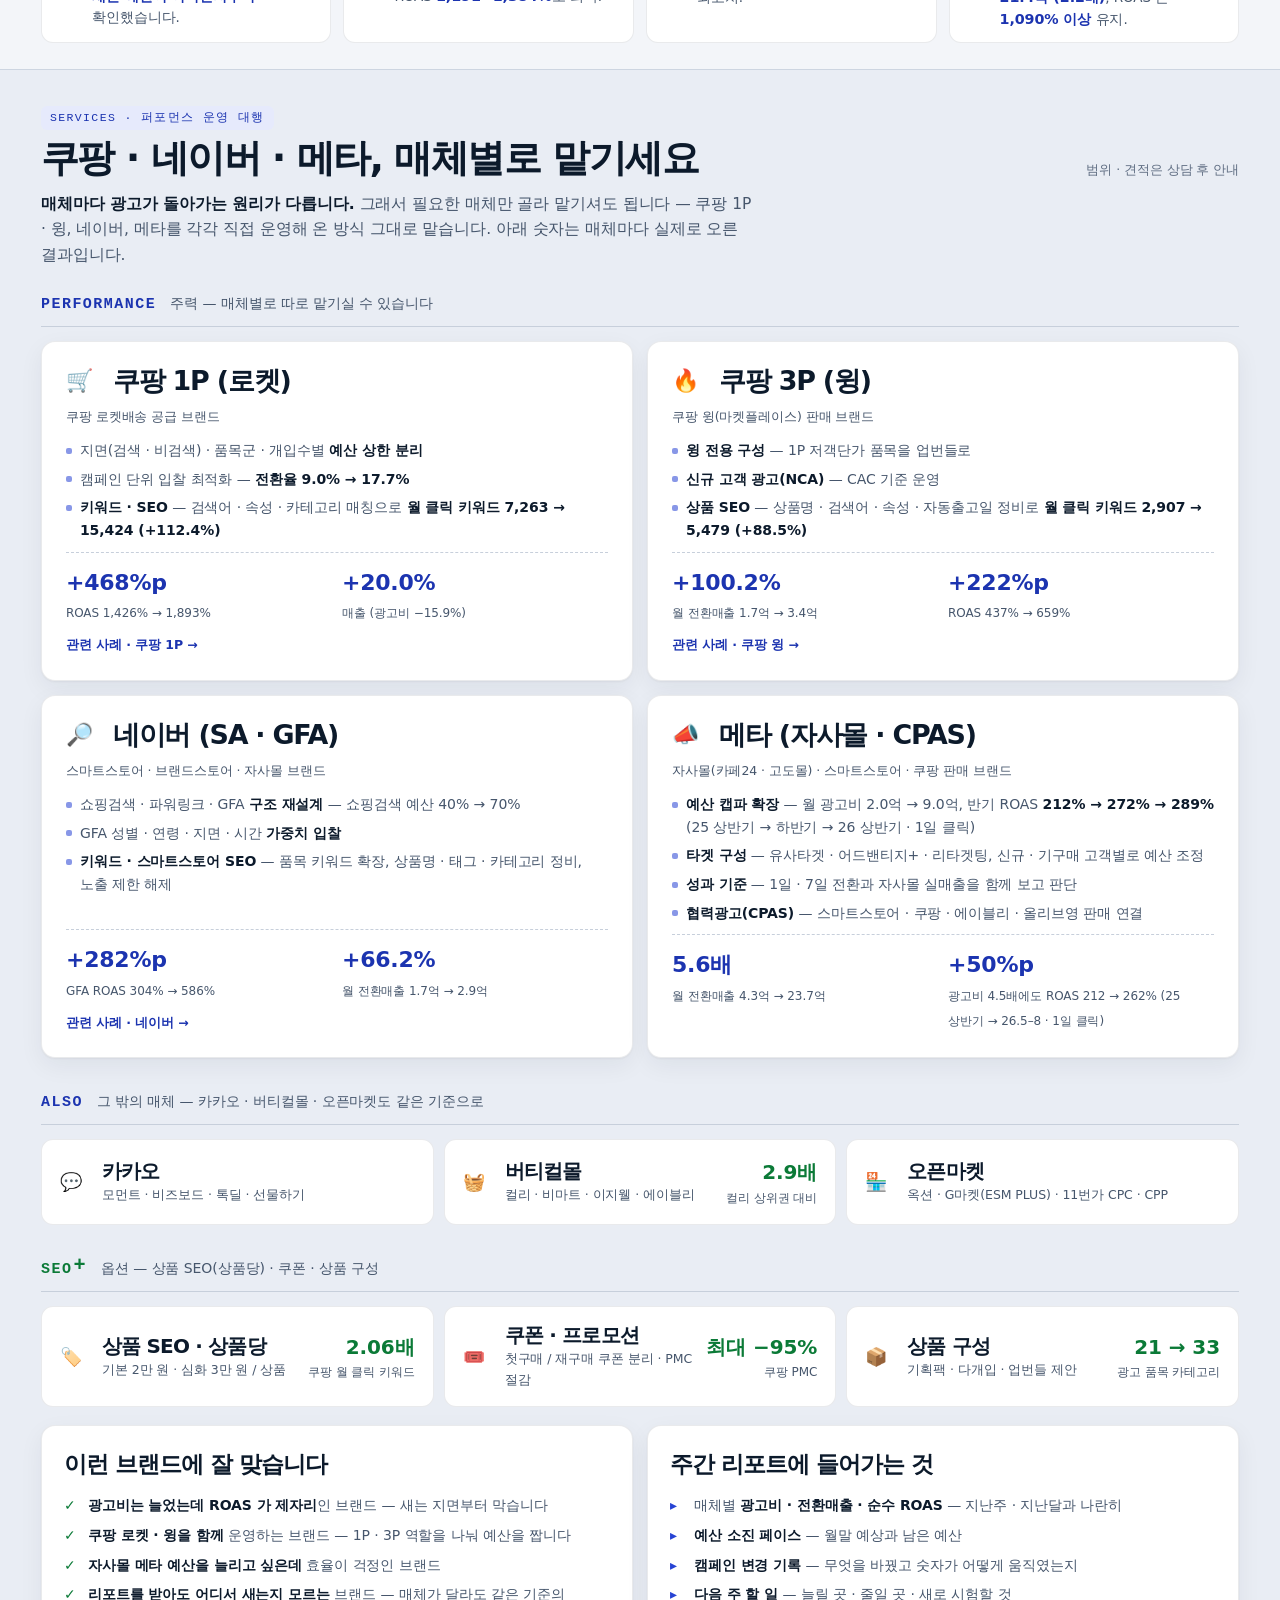
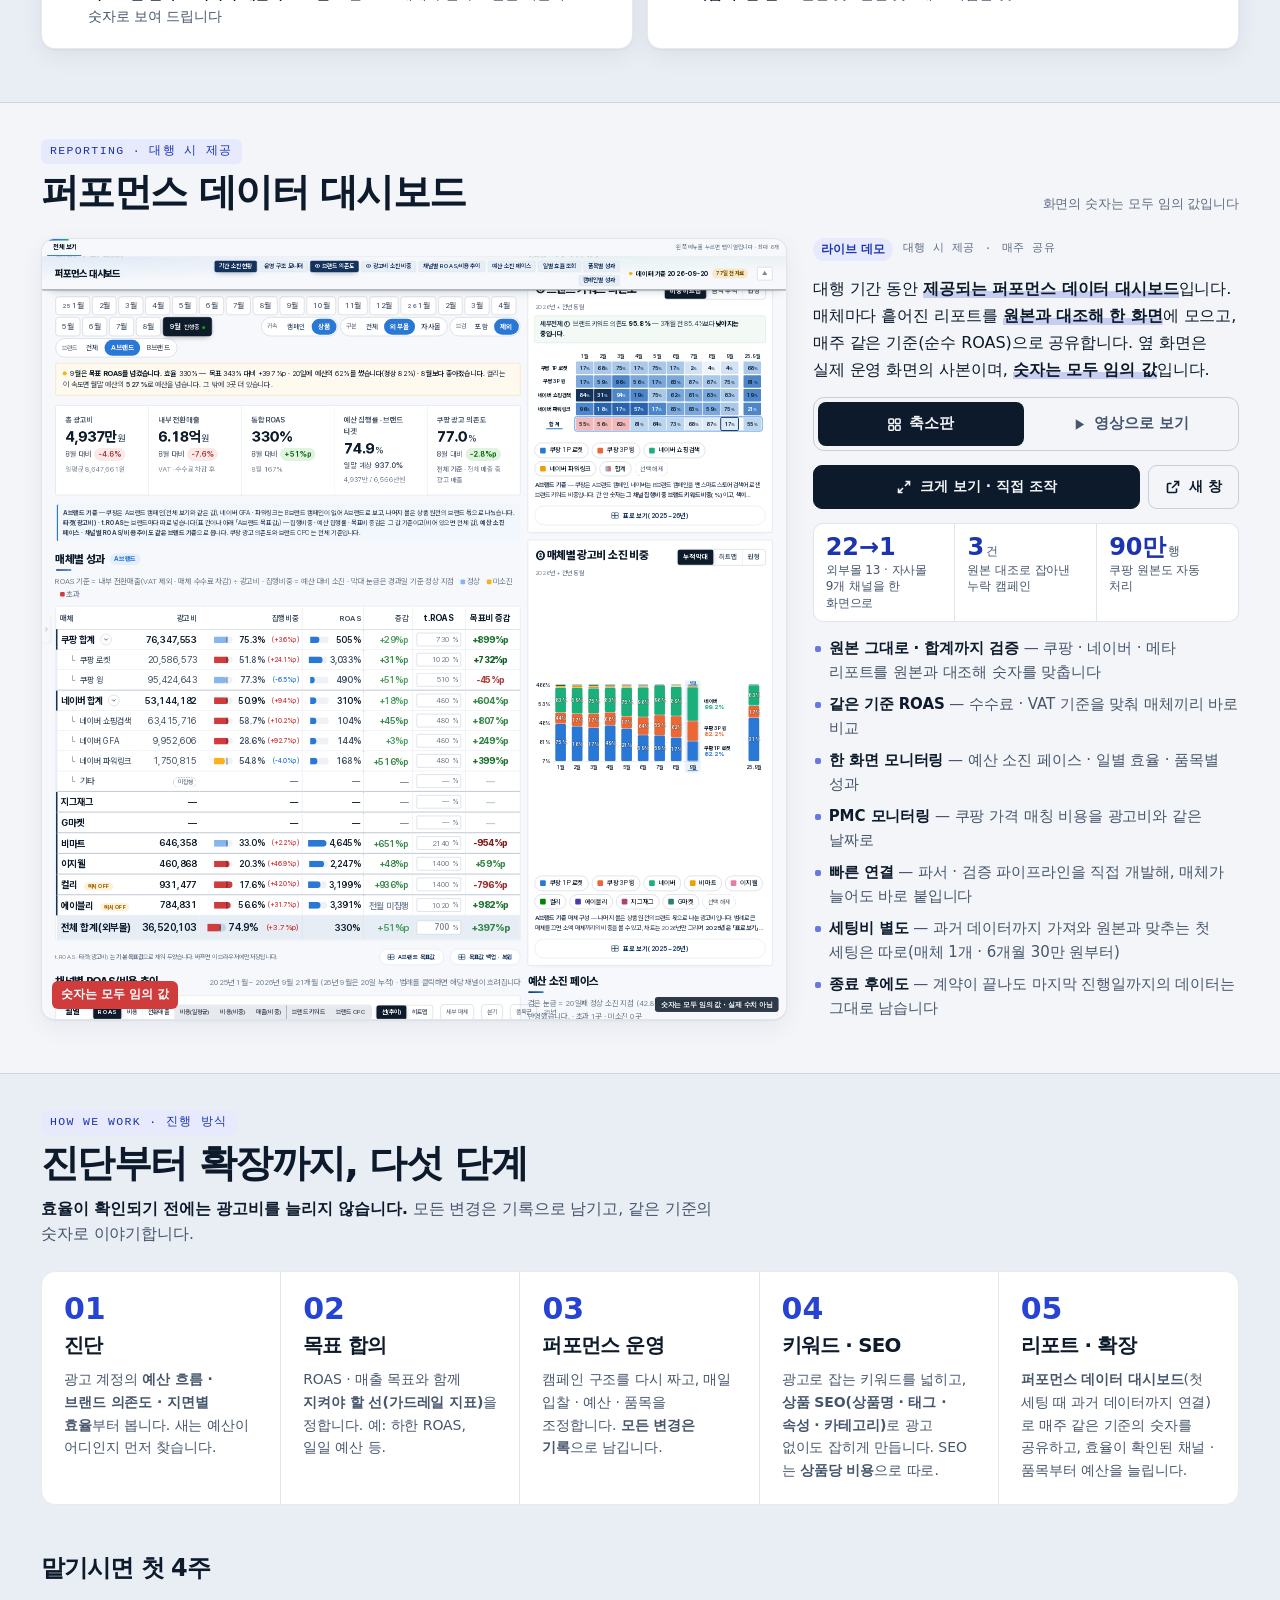
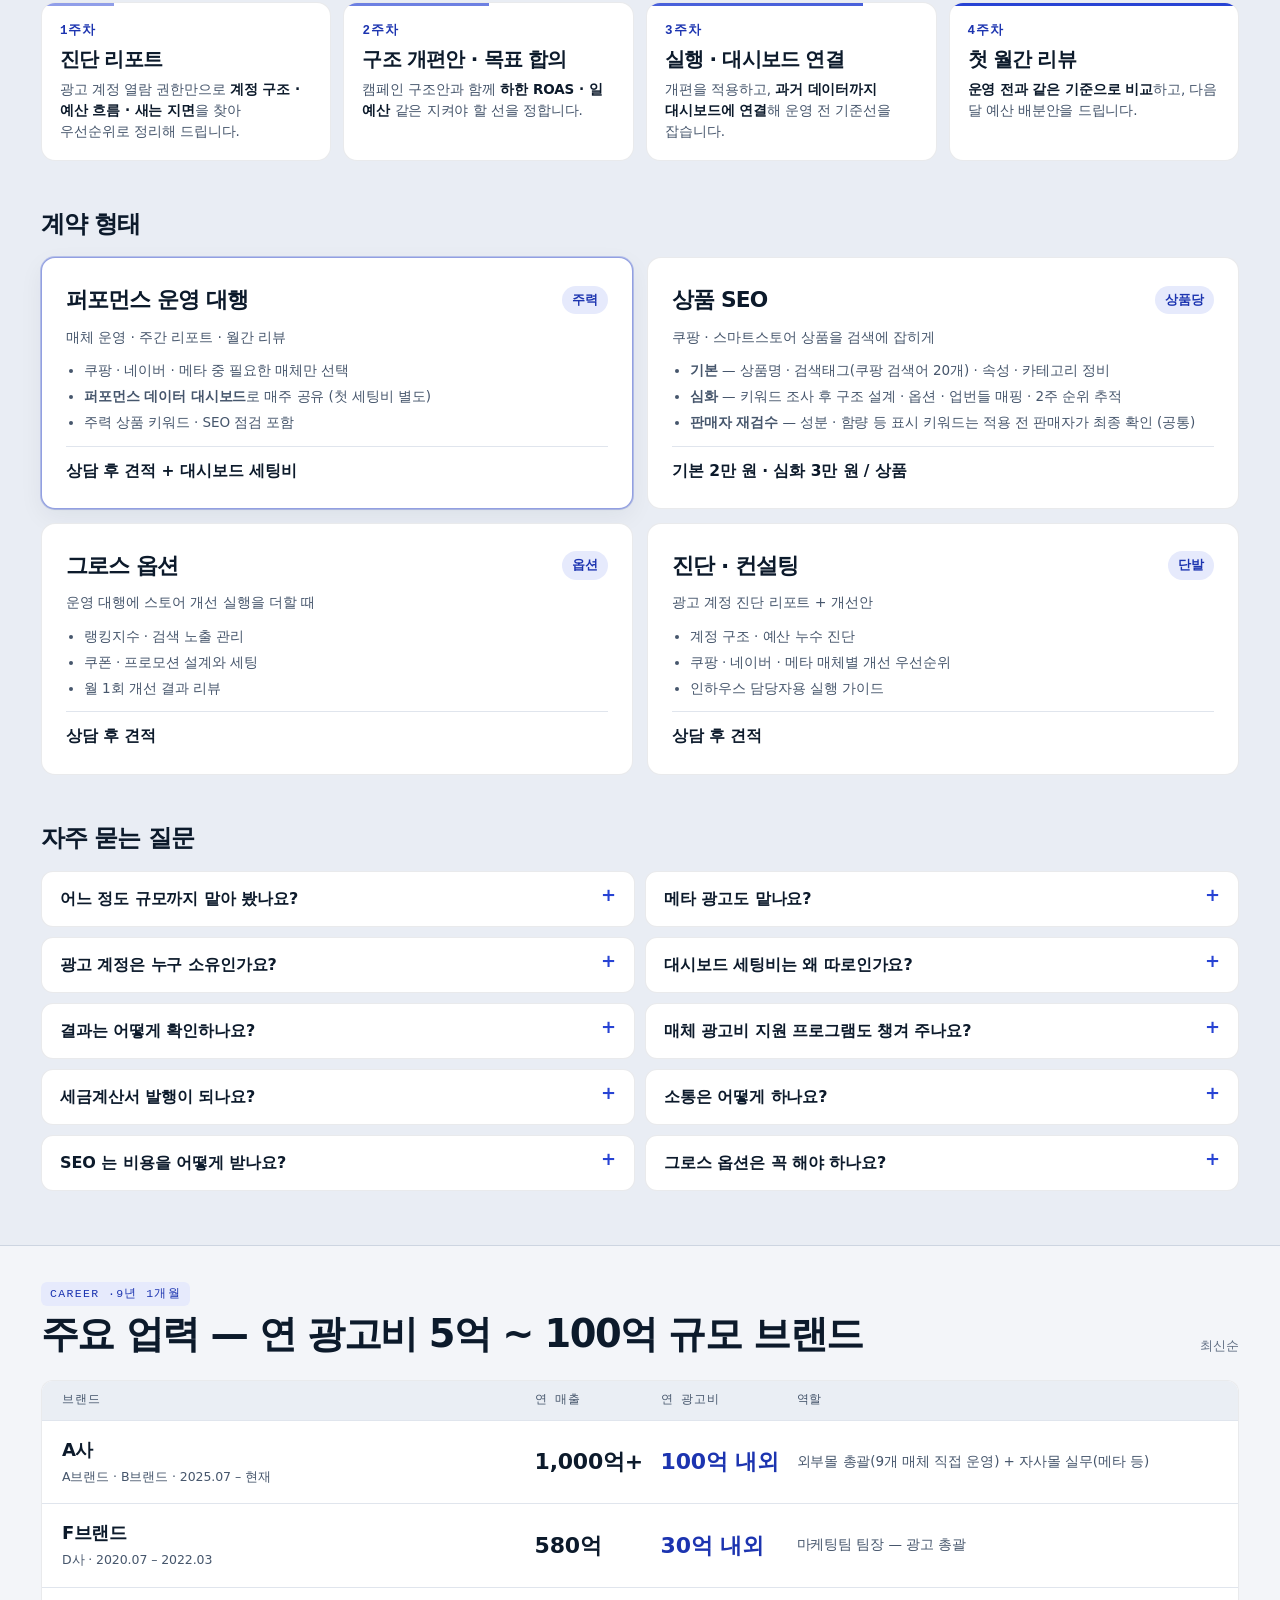
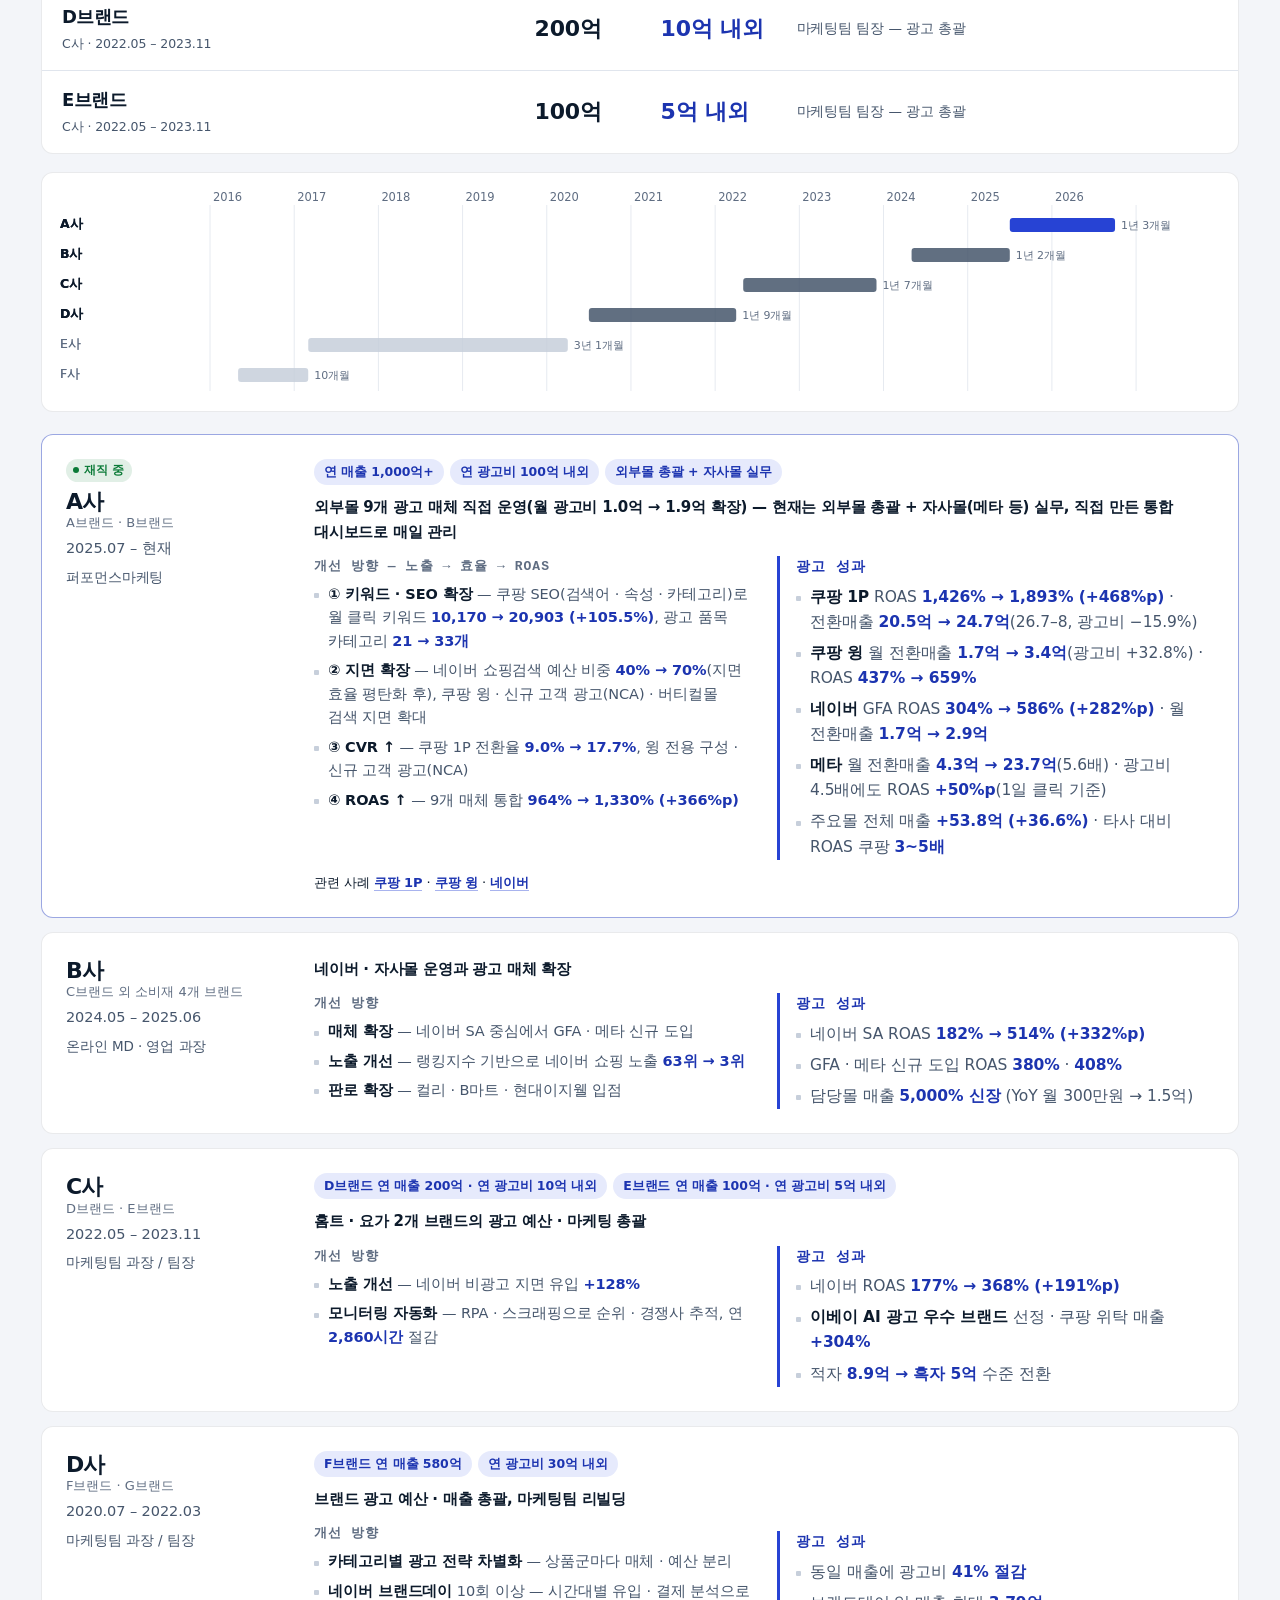
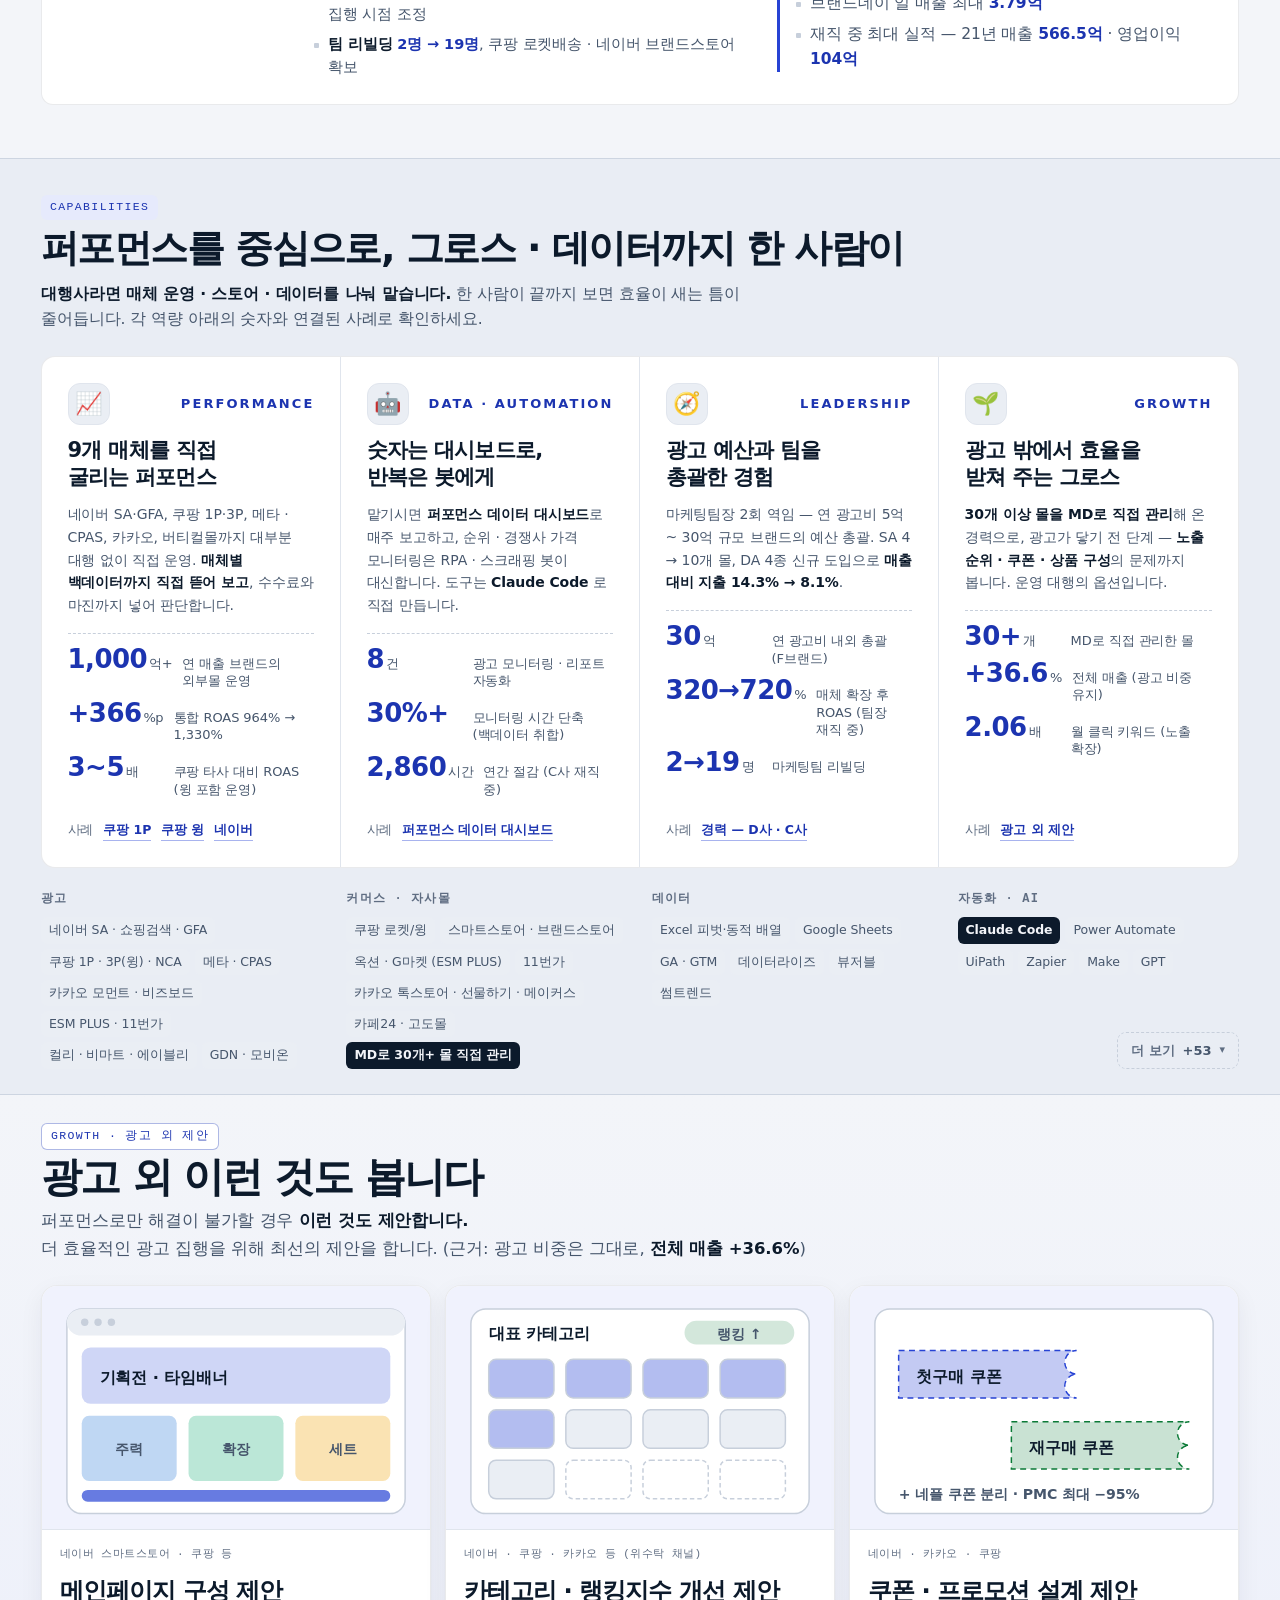
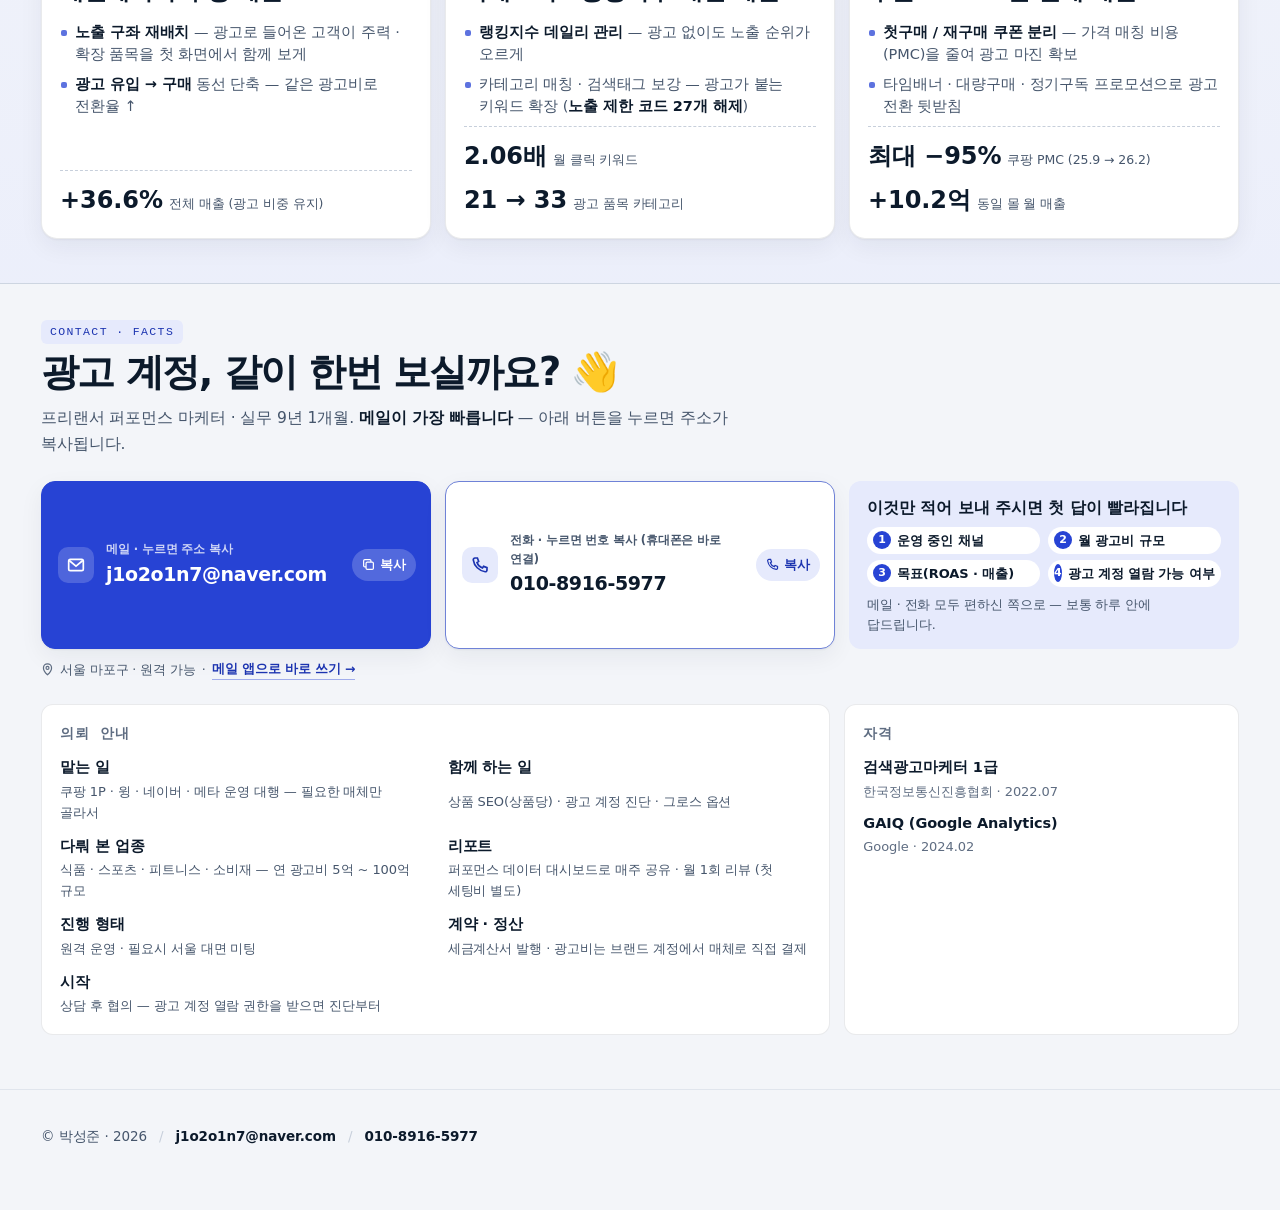
==== commit 6597a8f2: "og 주소를 실제 Pages 주소로 되돌림 · 모션 예시 낱말 일반어로 · 캐시 키 갱신 - og:url · og:image · twitter:image 5곳(index.html " ====
--- a/index.html
+++ b/index.html
@@ -7,17 +7,17 @@
 <meta name="description" content="프리랜서 퍼포먼스 마케터 박성준 — 쿠팡 · 네이버 · 메타 광고 운영 대행. 연 광고비 5억~100억 규모 브랜드 운영, 쿠팡 1P ROAS +468%p · 네이버 GFA +282%p · 메타 월 전환매출 5.6배.">
 <!-- 링크 공유 카드 — 이미지는 assets/og-card-freelance.png (1200×630). 카드가 뜨려면 절대 주소여야 한다 -->
 <meta property="og:type" content="website">
-<meta property="og:url" content="https://sjpark-growth.github.io/performance/">
+<meta property="og:url" content="https://sjpark-growth.github.io/adtech.sj.park/">
 <meta property="og:site_name" content="박성준 · 프리랜서 퍼포먼스 마케터">
 <meta property="og:title" content="박성준 · 프리랜서 퍼포먼스 마케터">
 <meta property="og:description" content="쿠팡 · 네이버 · 메타 광고 운영 대행 — 쿠팡 1P ROAS +468%p · 네이버 GFA +282%p · 메타 월 전환매출 5.6배 · 연 광고비 5억~100억 규모 브랜드">
-<meta property="og:image" content="https://sjpark-growth.github.io/performance/assets/og-card-freelance.png">
+<meta property="og:image" content="https://sjpark-growth.github.io/adtech.sj.park/assets/og-card-freelance.png">
 <meta property="og:image:width" content="1200">
 <meta property="og:image:height" content="630">
 <meta property="og:image:alt" content="박성준 · 프리랜서 퍼포먼스 마케터 — 핵심 수치 카드">
 <meta property="og:locale" content="ko_KR">
 <meta name="twitter:card" content="summary_large_image">
-<meta name="twitter:image" content="https://sjpark-growth.github.io/performance/assets/og-card-freelance.png">
+<meta name="twitter:image" content="https://sjpark-growth.github.io/adtech.sj.park/assets/og-card-freelance.png">
 <meta name="twitter:title" content="박성준 · 프리랜서 퍼포먼스 마케터">
 <meta name="twitter:description" content="쿠팡 · 네이버 · 메타 광고 운영 대행 — 매체별 ROAS 개선 · 연 광고비 5억~100억 규모">
 <meta name="color-scheme" content="light dark">
@@ -26,7 +26,7 @@
 <!-- 링크를 아는 사람만 보도록 검색엔진 수집 제외 -->
 <meta name="robots" content="noindex, nofollow">
 <link rel="icon" href="data:image/svg+xml,%3Csvg xmlns='http://www.w3.org/2000/svg' viewBox='0 0 32 32'%3E%3Crect width='32' height='32' rx='8' fill='%230c1a2b'/%3E%3Cpath d='M7 22 L13 15 L18 18 L25 9' fill='none' stroke='%238b9bff' stroke-width='3' stroke-linecap='round' stroke-linejoin='round'/%3E%3C/svg%3E">
-<link rel="stylesheet" href="assets/style.css?v=202610112344">
+<link rel="stylesheet" href="assets/style.css?v=202610132350">
 <script>
   /* 테마: 저장된 선택이 있으면 먼저 찍어 깜빡임을 막는다 */
   try { var t = localStorage.getItem('psj-theme'); if (t === 'light' || t === 'dark') document.documentElement.setAttribute('data-theme', t); } catch (e) {}
@@ -310,9 +310,9 @@
 
 <div class="tip" id="tip" role="status" aria-live="polite"></div>
 
-<script src="assets/series.js?v=202610112344"></script>
-<script src="assets/data.js?v=202610112344"></script>
-<script src="assets/motion.js?v=202610112344"></script>
-<script src="assets/app.js?v=202610112344"></script>
+<script src="assets/series.js?v=202610132350"></script>
+<script src="assets/data.js?v=202610132350"></script>
+<script src="assets/motion.js?v=202610132350"></script>
+<script src="assets/app.js?v=202610132350"></script>
 </body>
 </html>
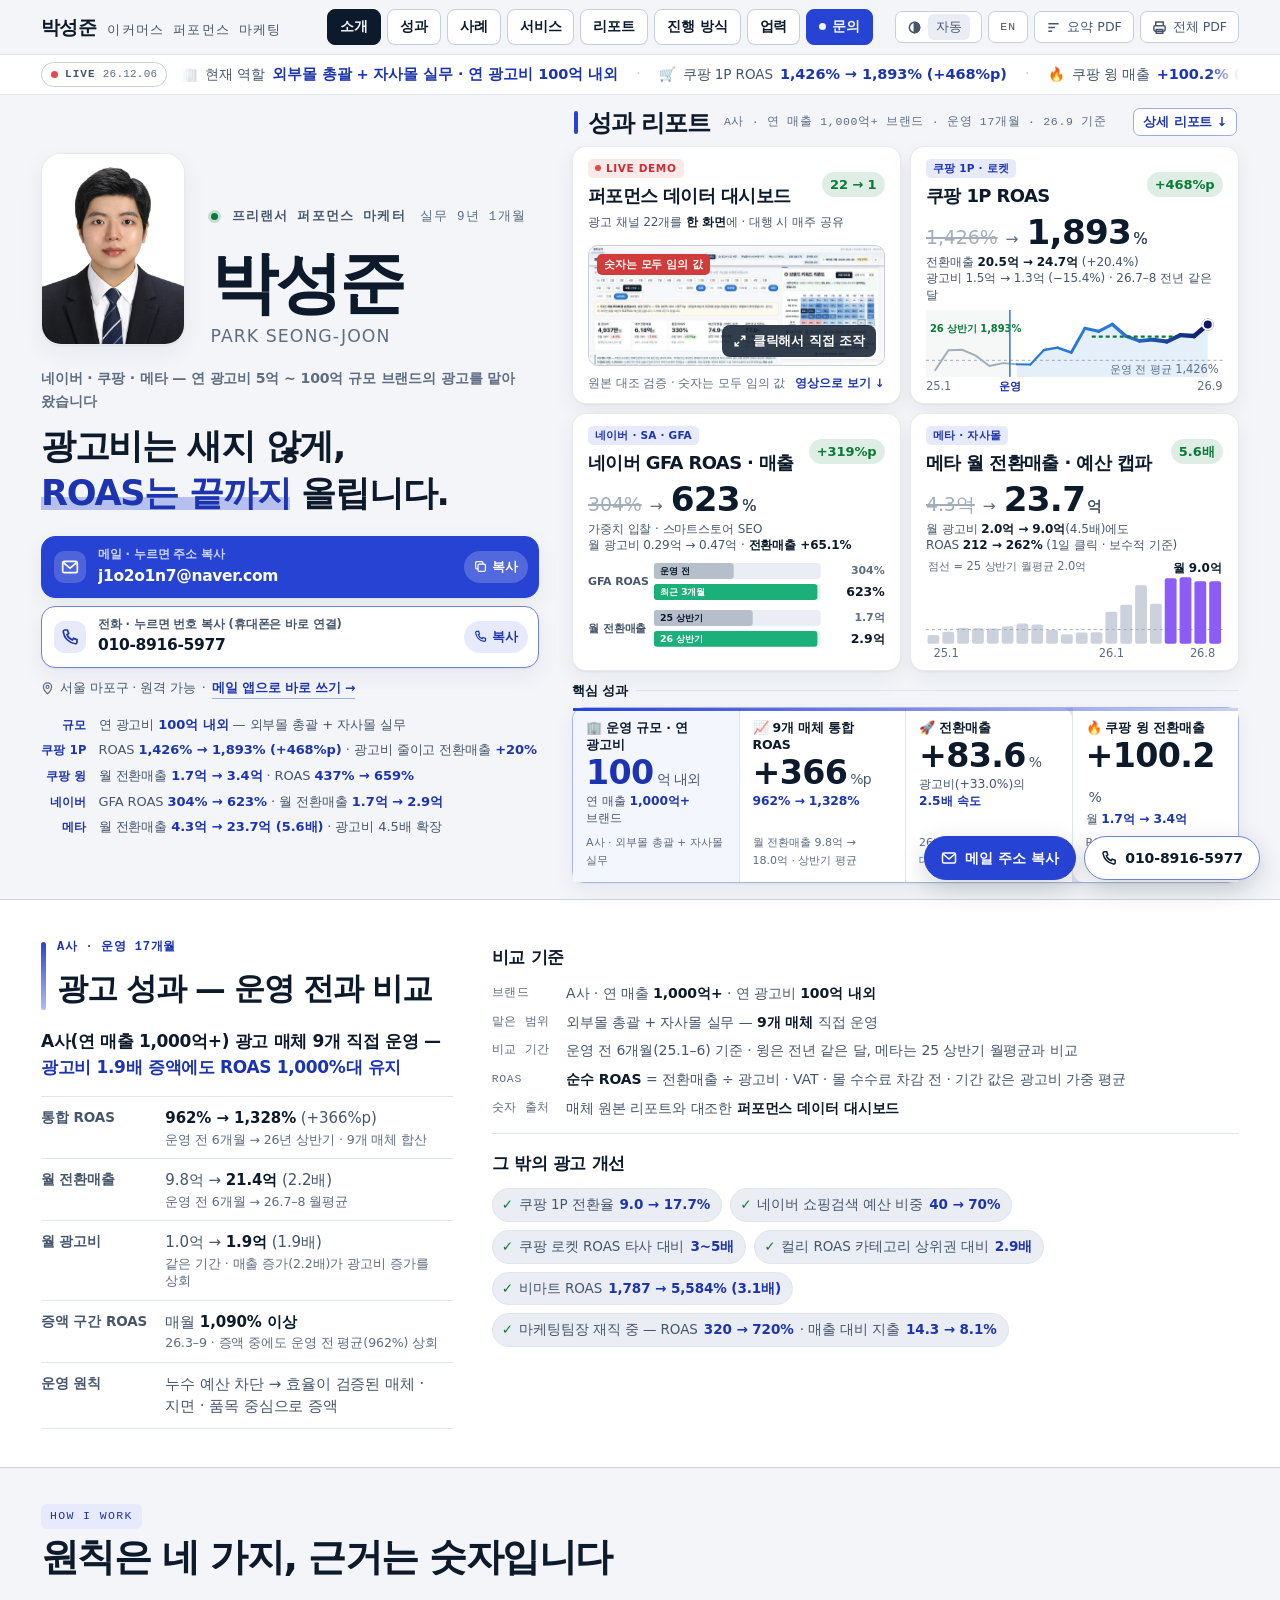
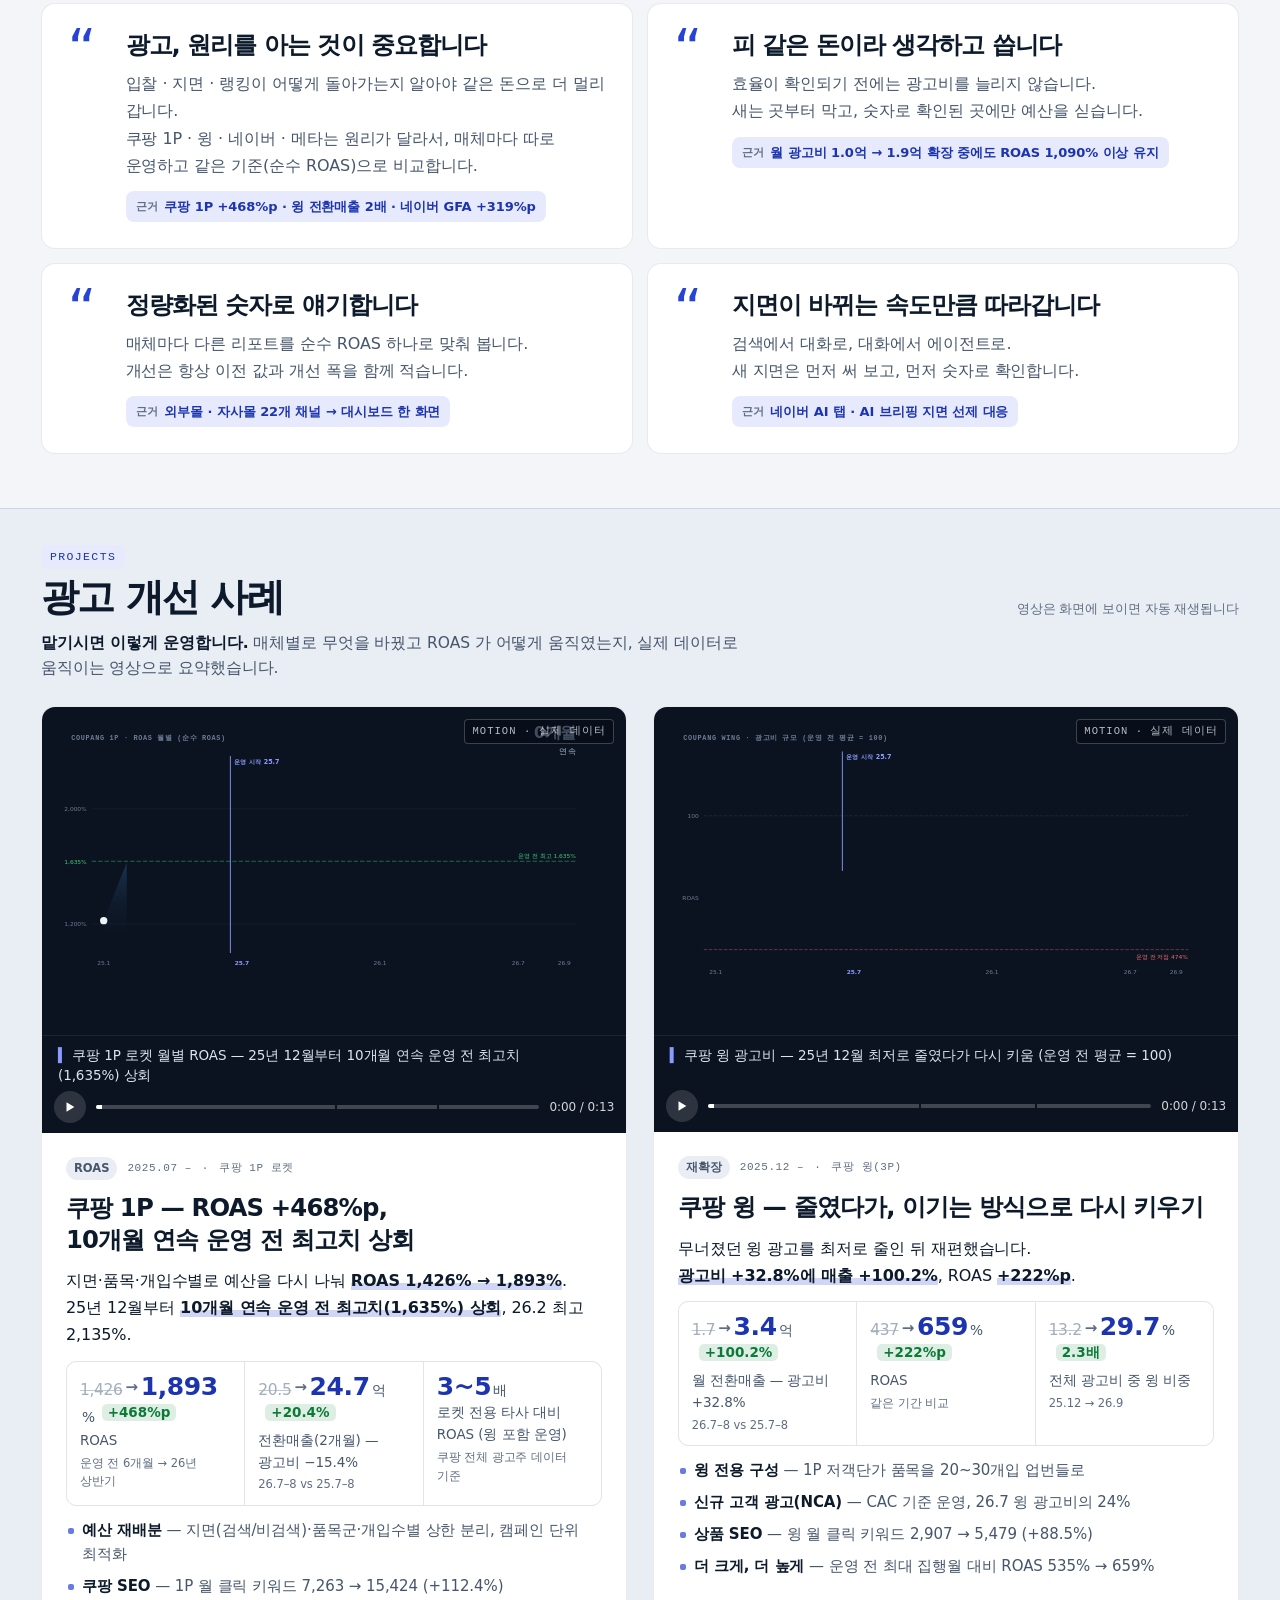
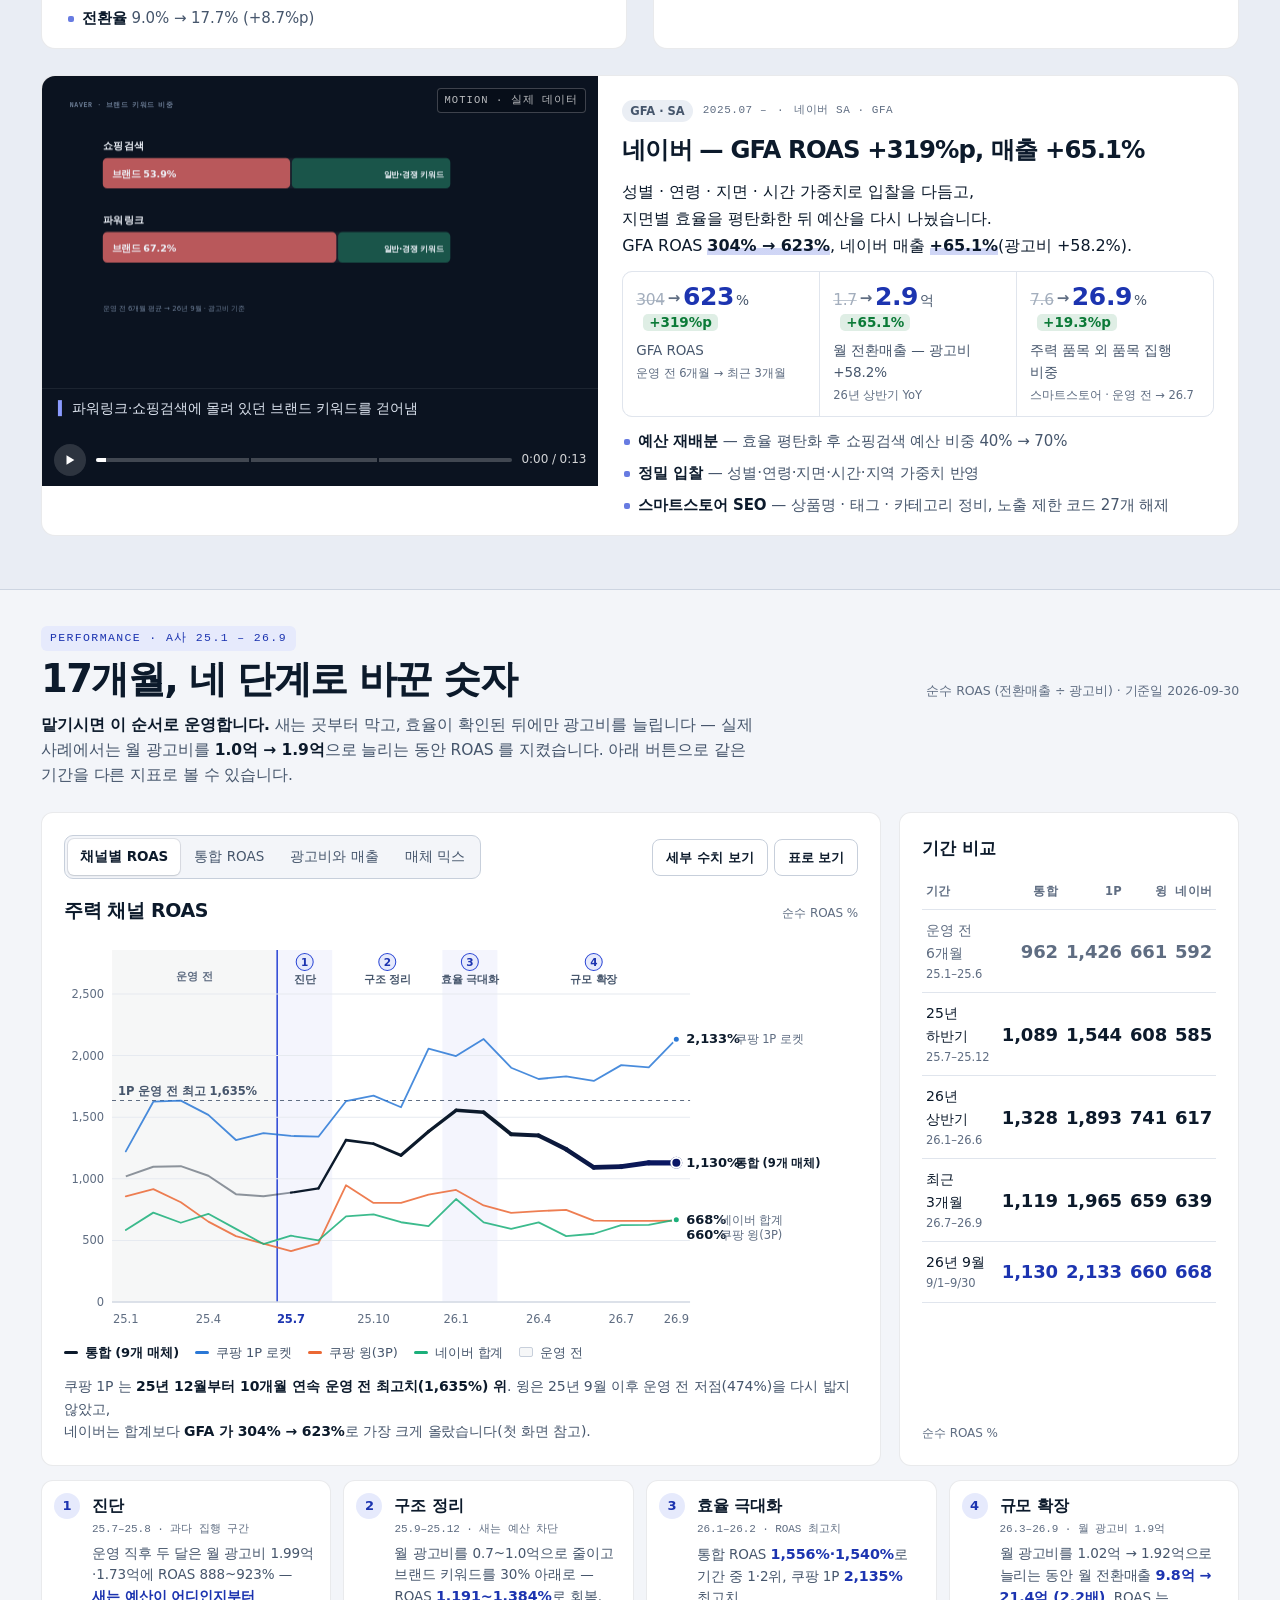
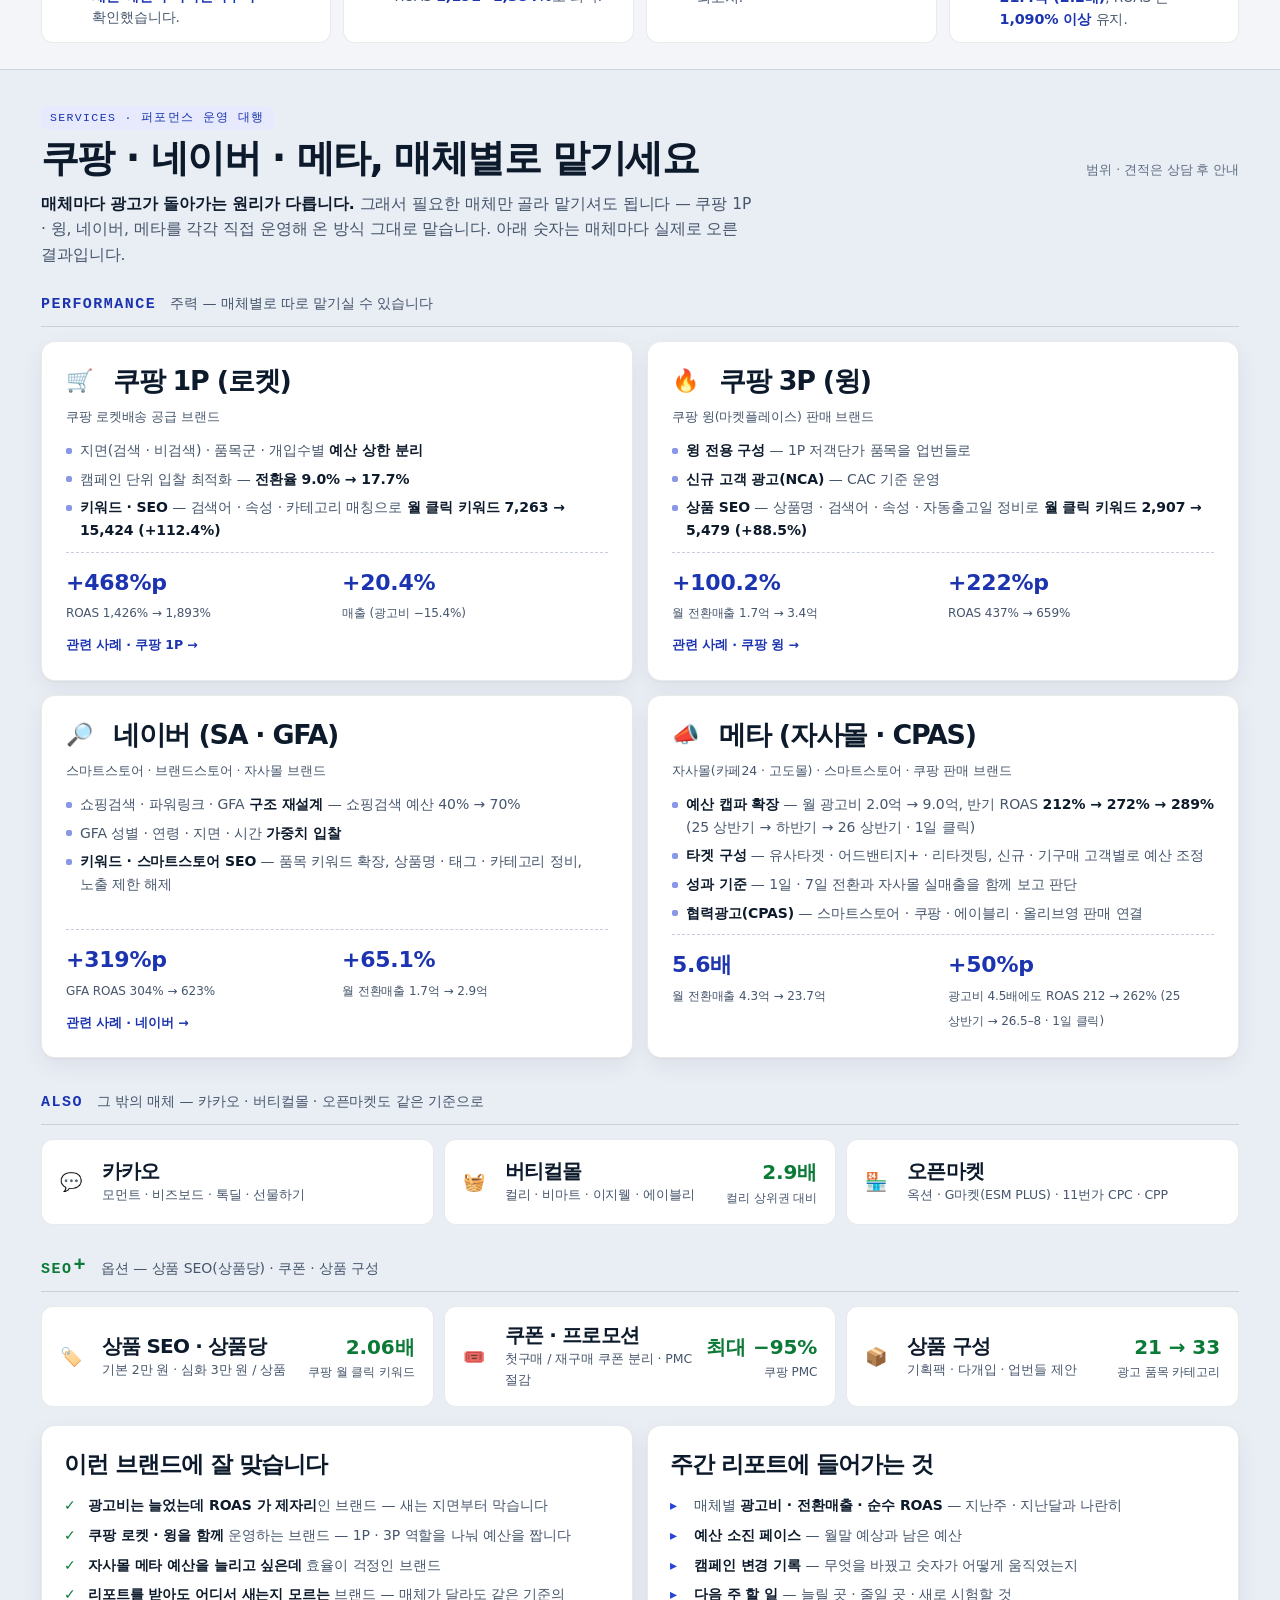
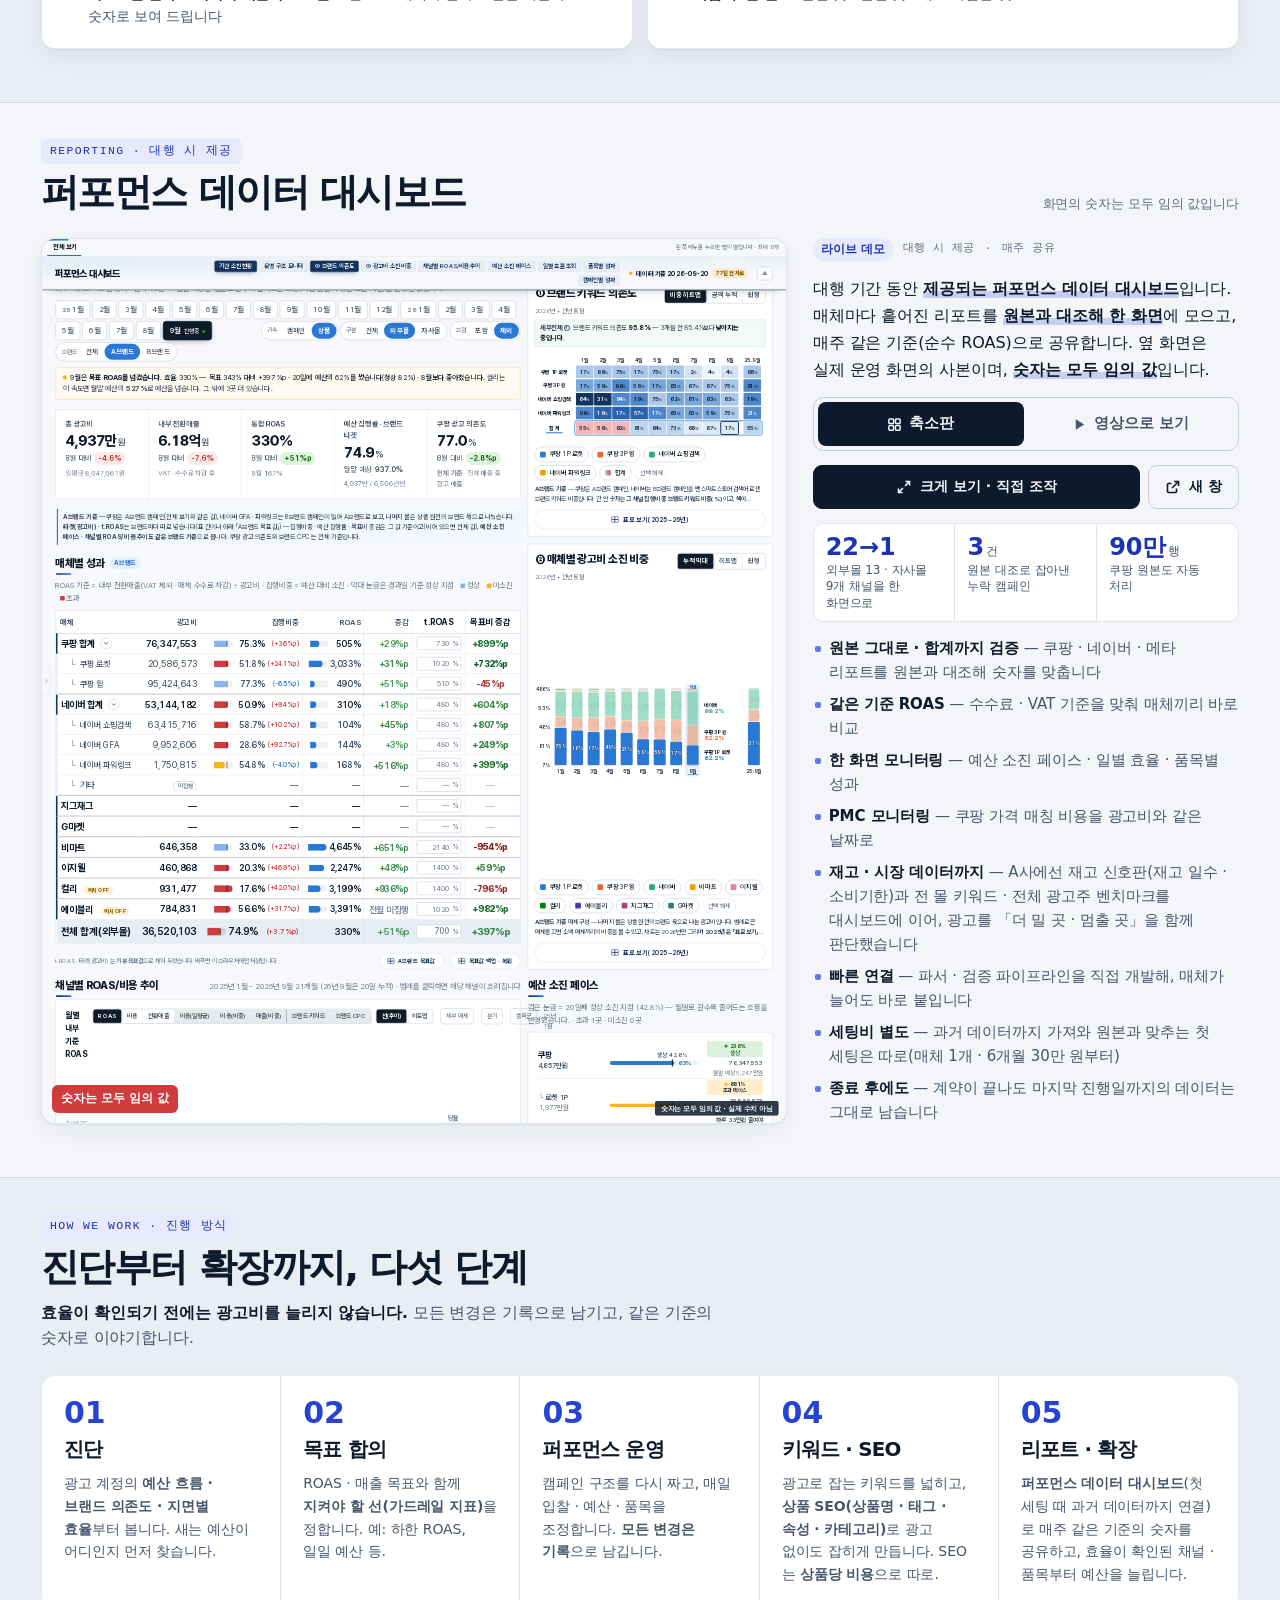
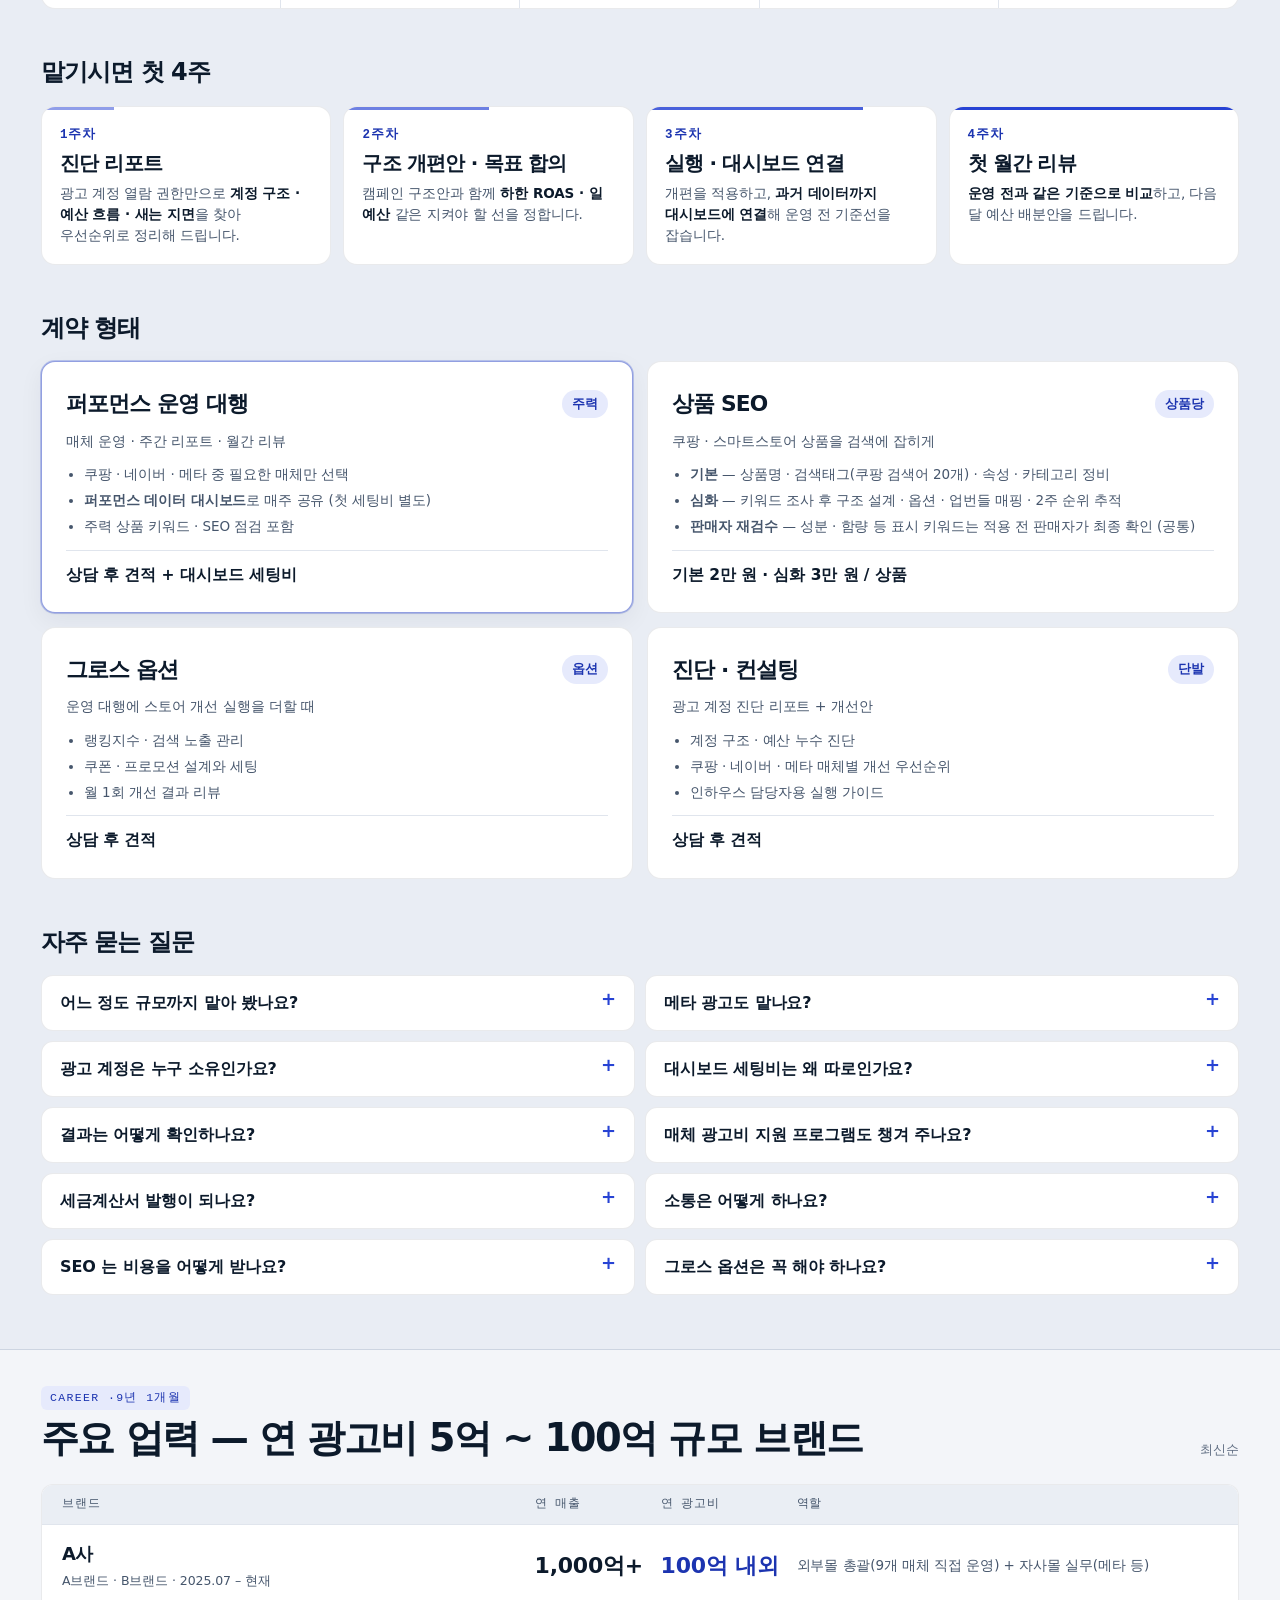
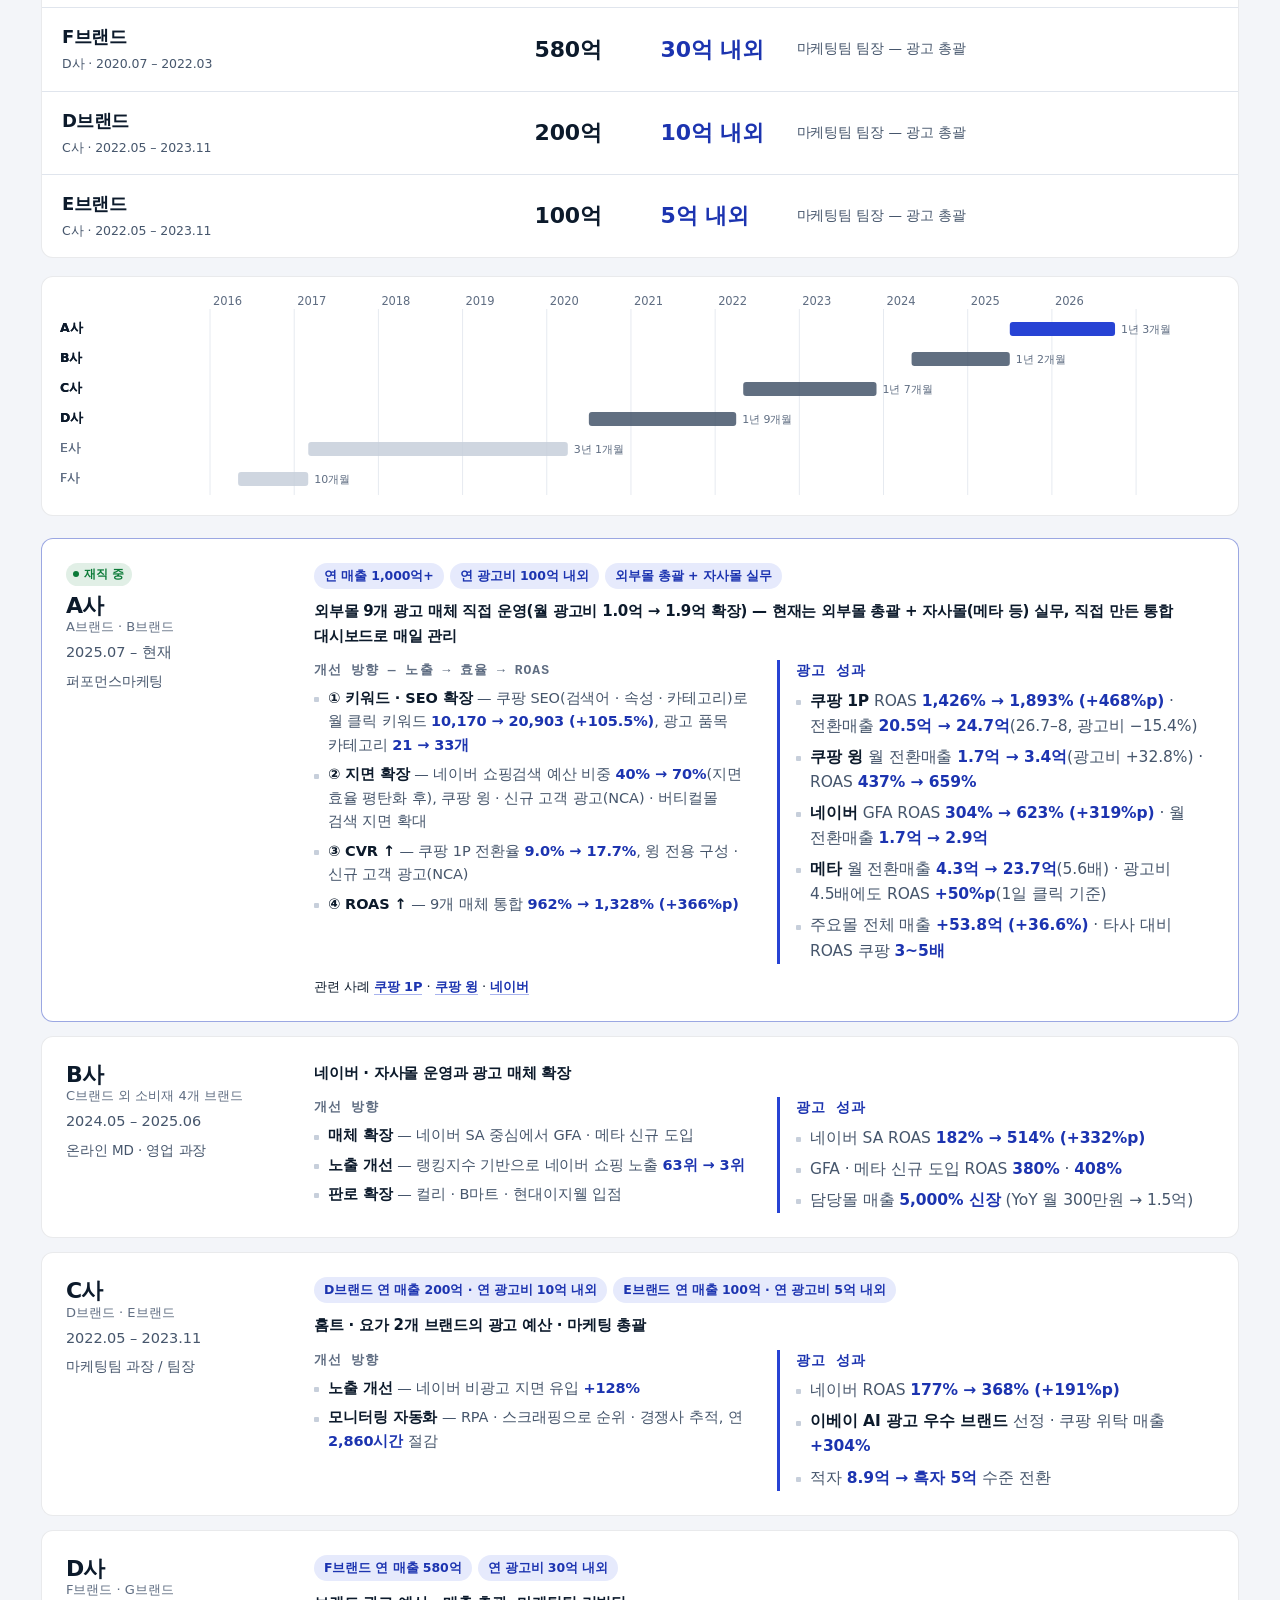
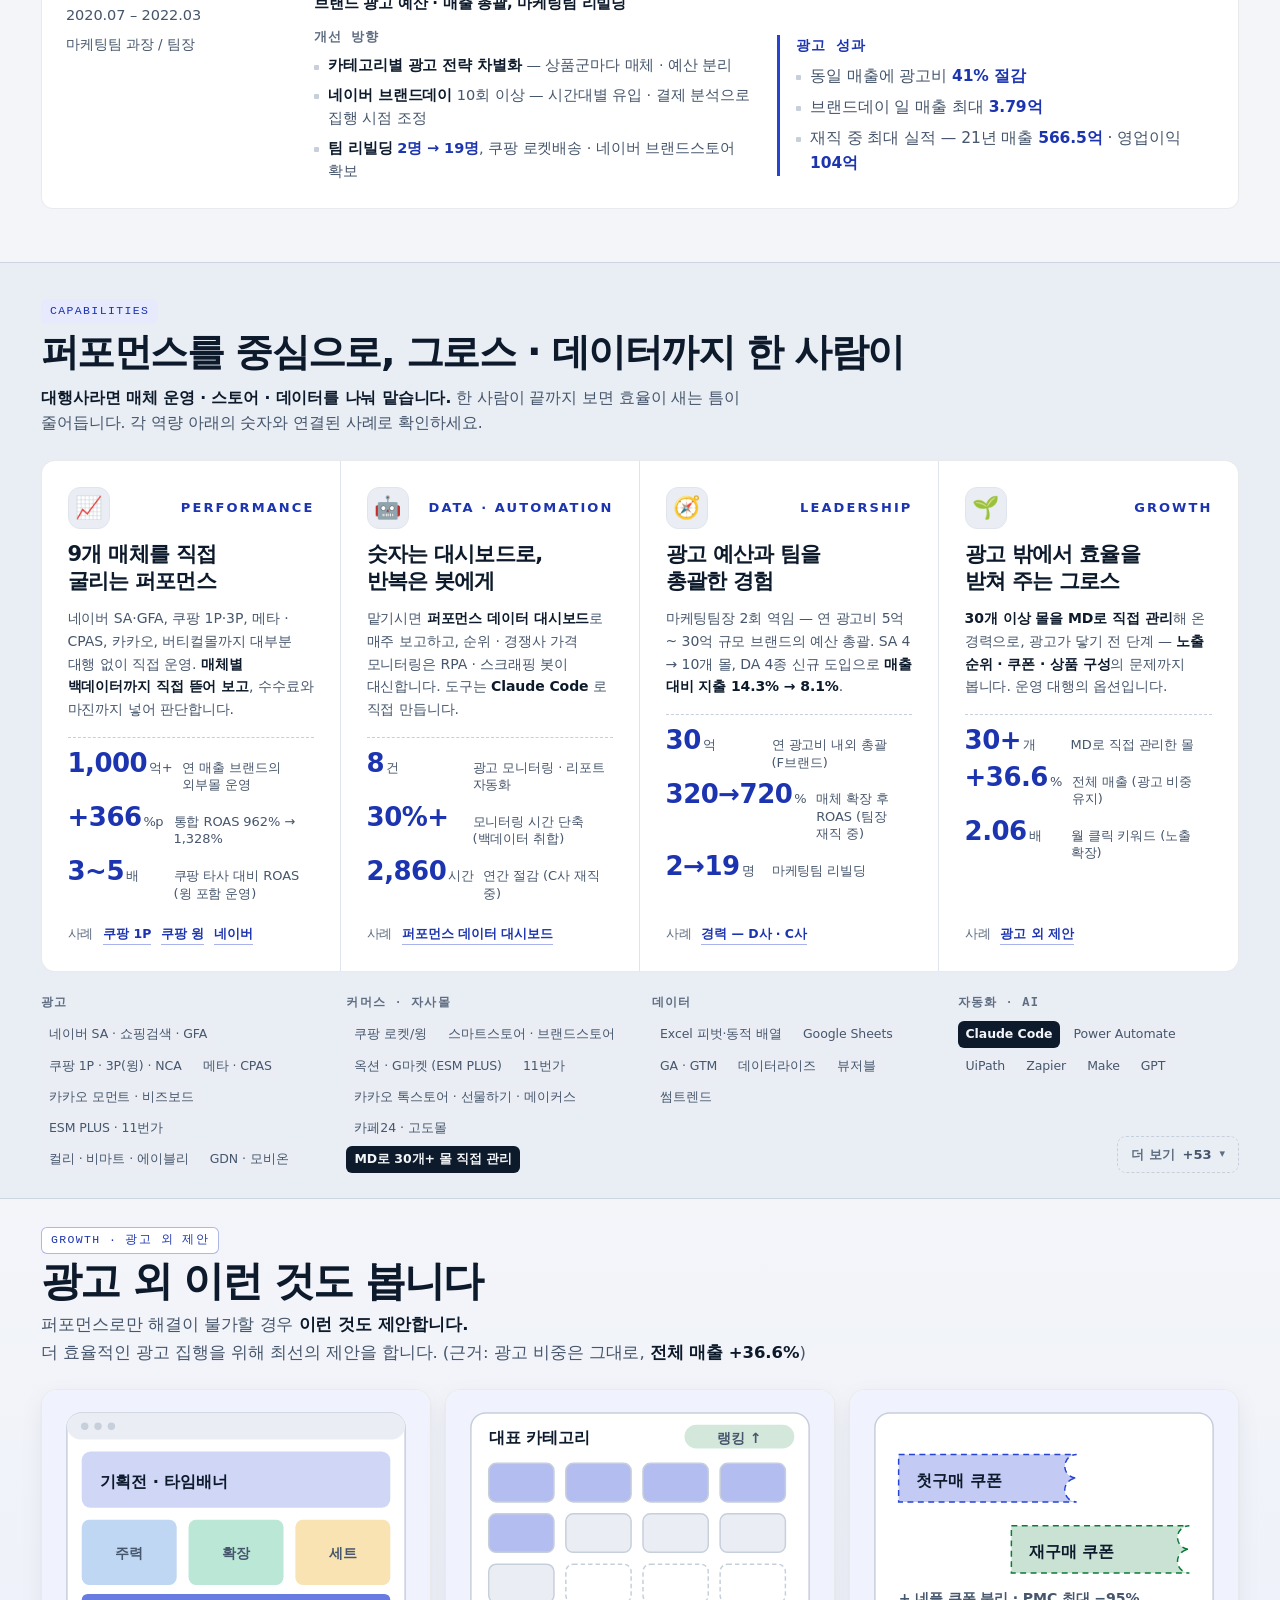
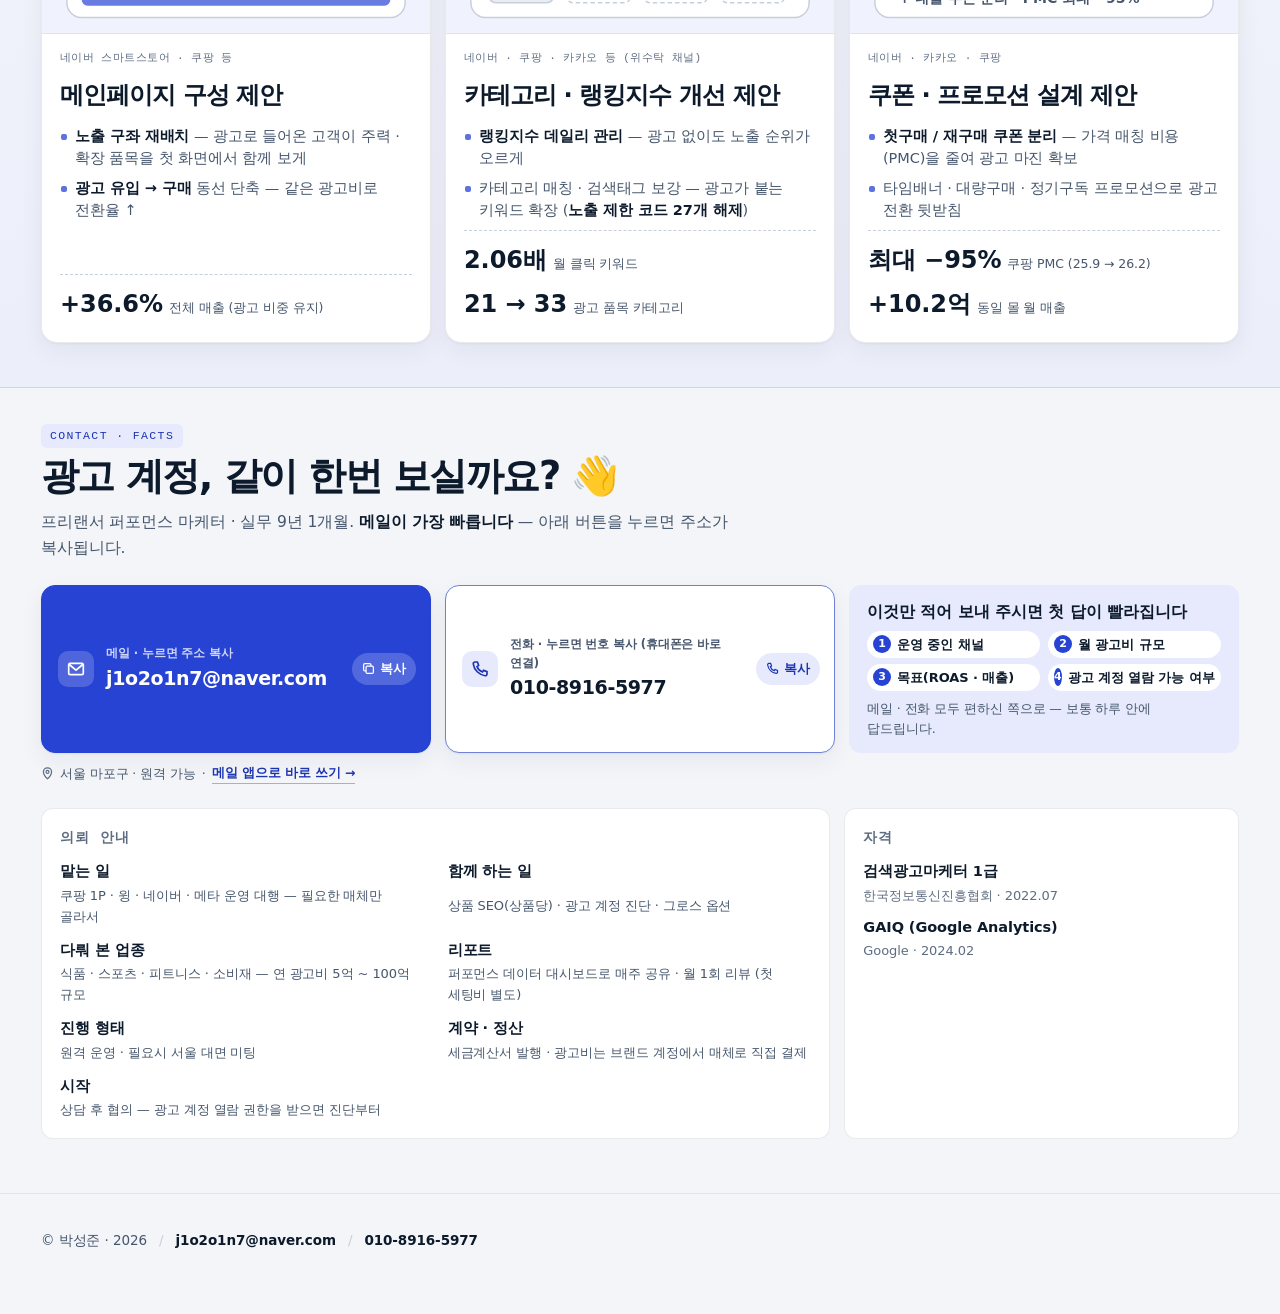
==== commit fdf2fb28: "숫자 갱신 — 9월 전체 · 대시보드 글 V299 (웹 이력서 본판과 같은 기준) · 재고 · 시장 데이터 한 줄 - 9/9 판(26.9 = 1~9일 환산) → 9월 전체: 통합 " ====
--- a/index.html
+++ b/index.html
@@ -4,13 +4,13 @@
 <meta charset="utf-8">
 <meta name="viewport" content="width=device-width, initial-scale=1">
 <title>박성준 · 프리랜서 퍼포먼스 마케터</title>
-<meta name="description" content="프리랜서 퍼포먼스 마케터 박성준 — 쿠팡 · 네이버 · 메타 광고 운영 대행. 연 광고비 5억~100억 규모 브랜드 운영, 쿠팡 1P ROAS +468%p · 네이버 GFA +282%p · 메타 월 전환매출 5.6배.">
+<meta name="description" content="프리랜서 퍼포먼스 마케터 박성준 — 쿠팡 · 네이버 · 메타 광고 운영 대행. 연 광고비 5억~100억 규모 브랜드 운영, 쿠팡 1P ROAS +468%p · 네이버 GFA +319%p · 메타 월 전환매출 5.6배.">
 <!-- 링크 공유 카드 — 이미지는 assets/og-card-freelance.png (1200×630). 카드가 뜨려면 절대 주소여야 한다 -->
 <meta property="og:type" content="website">
 <meta property="og:url" content="https://sjpark-growth.github.io/adtech.sj.park/">
 <meta property="og:site_name" content="박성준 · 프리랜서 퍼포먼스 마케터">
 <meta property="og:title" content="박성준 · 프리랜서 퍼포먼스 마케터">
-<meta property="og:description" content="쿠팡 · 네이버 · 메타 광고 운영 대행 — 쿠팡 1P ROAS +468%p · 네이버 GFA +282%p · 메타 월 전환매출 5.6배 · 연 광고비 5억~100억 규모 브랜드">
+<meta property="og:description" content="쿠팡 · 네이버 · 메타 광고 운영 대행 — 쿠팡 1P ROAS +468%p · 네이버 GFA +319%p · 메타 월 전환매출 5.6배 · 연 광고비 5억~100억 규모 브랜드">
 <meta property="og:image" content="https://sjpark-growth.github.io/adtech.sj.park/assets/og-card-freelance.png">
 <meta property="og:image:width" content="1200">
 <meta property="og:image:height" content="630">
@@ -26,7 +26,7 @@
 <!-- 링크를 아는 사람만 보도록 검색엔진 수집 제외 -->
 <meta name="robots" content="noindex, nofollow">
 <link rel="icon" href="data:image/svg+xml,%3Csvg xmlns='http://www.w3.org/2000/svg' viewBox='0 0 32 32'%3E%3Crect width='32' height='32' rx='8' fill='%230c1a2b'/%3E%3Cpath d='M7 22 L13 15 L18 18 L25 9' fill='none' stroke='%238b9bff' stroke-width='3' stroke-linecap='round' stroke-linejoin='round'/%3E%3C/svg%3E">
-<link rel="stylesheet" href="assets/style.css?v=202610132350">
+<link rel="stylesheet" href="assets/style.css?v=202610242107">
 <script>
   /* 테마: 저장된 선택이 있으면 먼저 찍어 깜빡임을 막는다 */
   try { var t = localStorage.getItem('psj-theme'); if (t === 'light' || t === 'dark') document.documentElement.setAttribute('data-theme', t); } catch (e) {}
@@ -310,9 +310,9 @@
 
 <div class="tip" id="tip" role="status" aria-live="polite"></div>
 
-<script src="assets/series.js?v=202610132350"></script>
-<script src="assets/data.js?v=202610132350"></script>
-<script src="assets/motion.js?v=202610132350"></script>
-<script src="assets/app.js?v=202610132350"></script>
+<script src="assets/series.js?v=202610242107"></script>
+<script src="assets/data.js?v=202610242107"></script>
+<script src="assets/motion.js?v=202610242107"></script>
+<script src="assets/app.js?v=202610242107"></script>
 </body>
 </html>
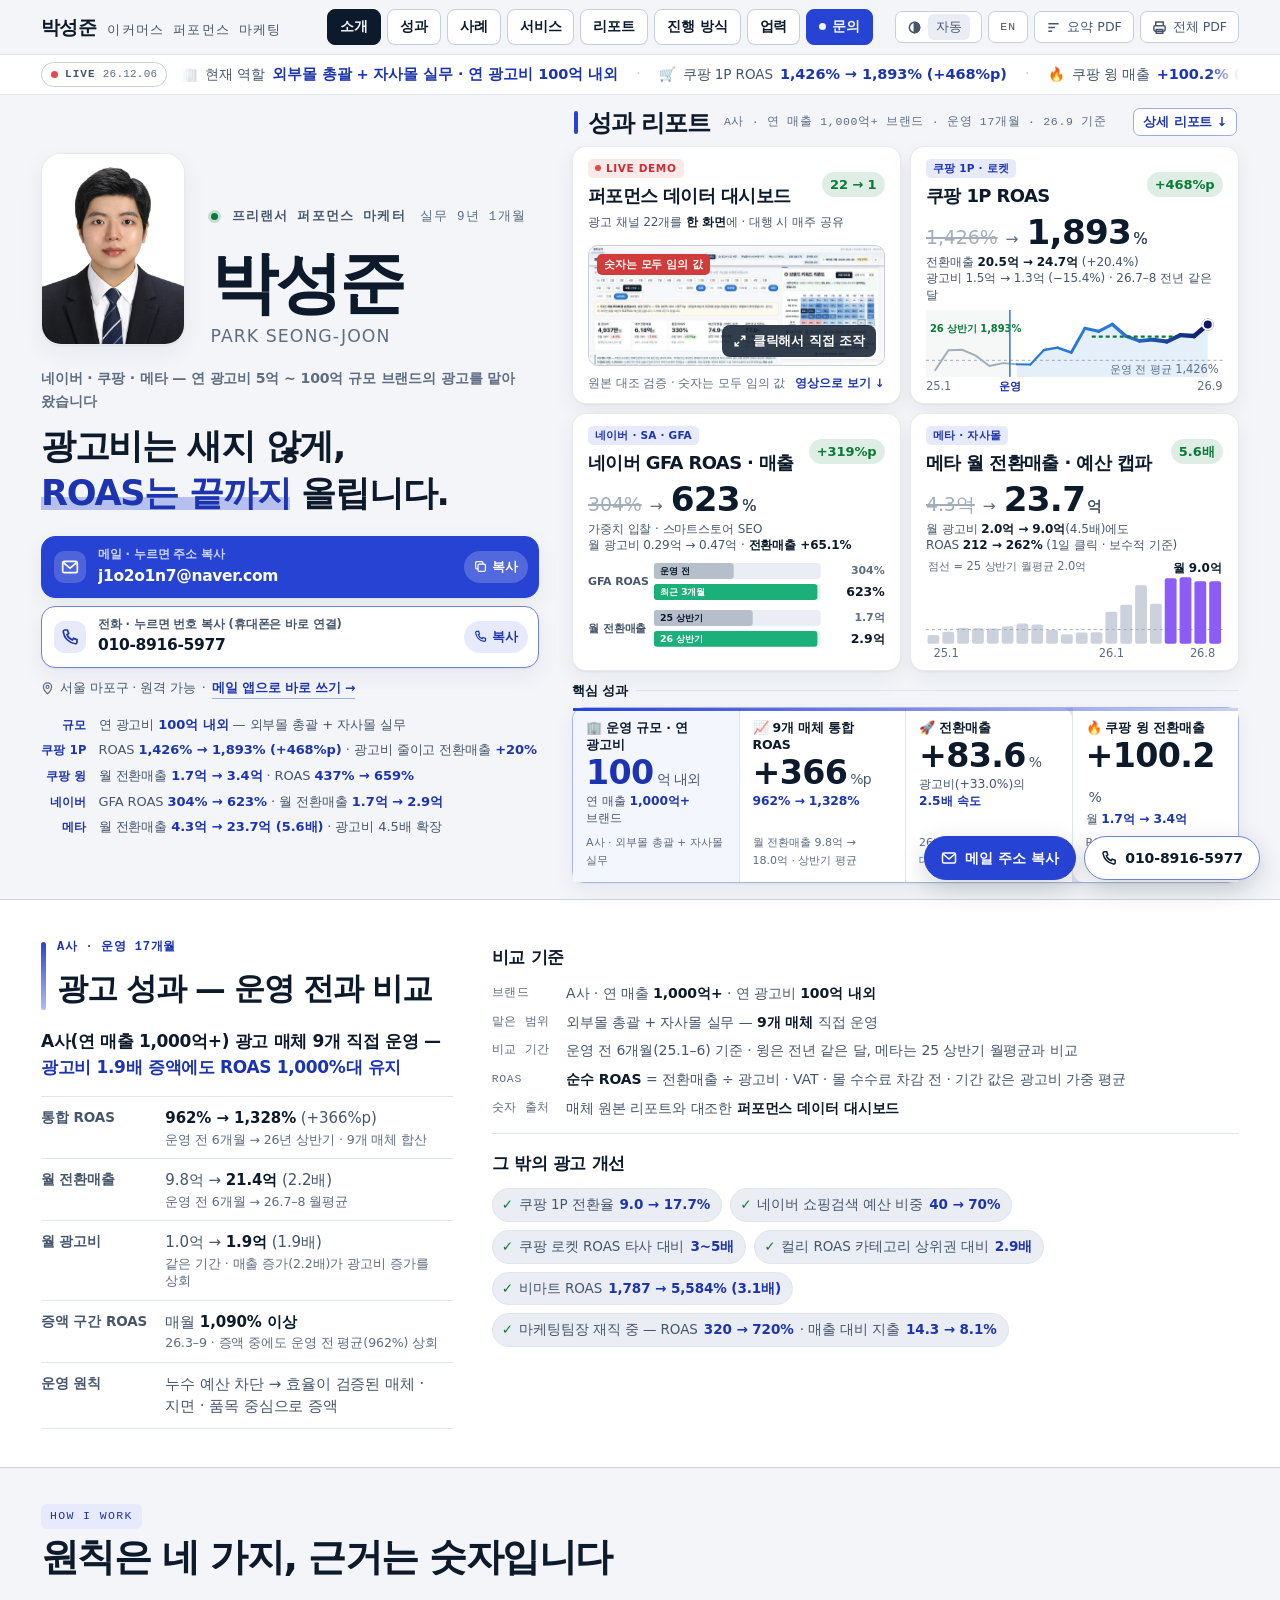
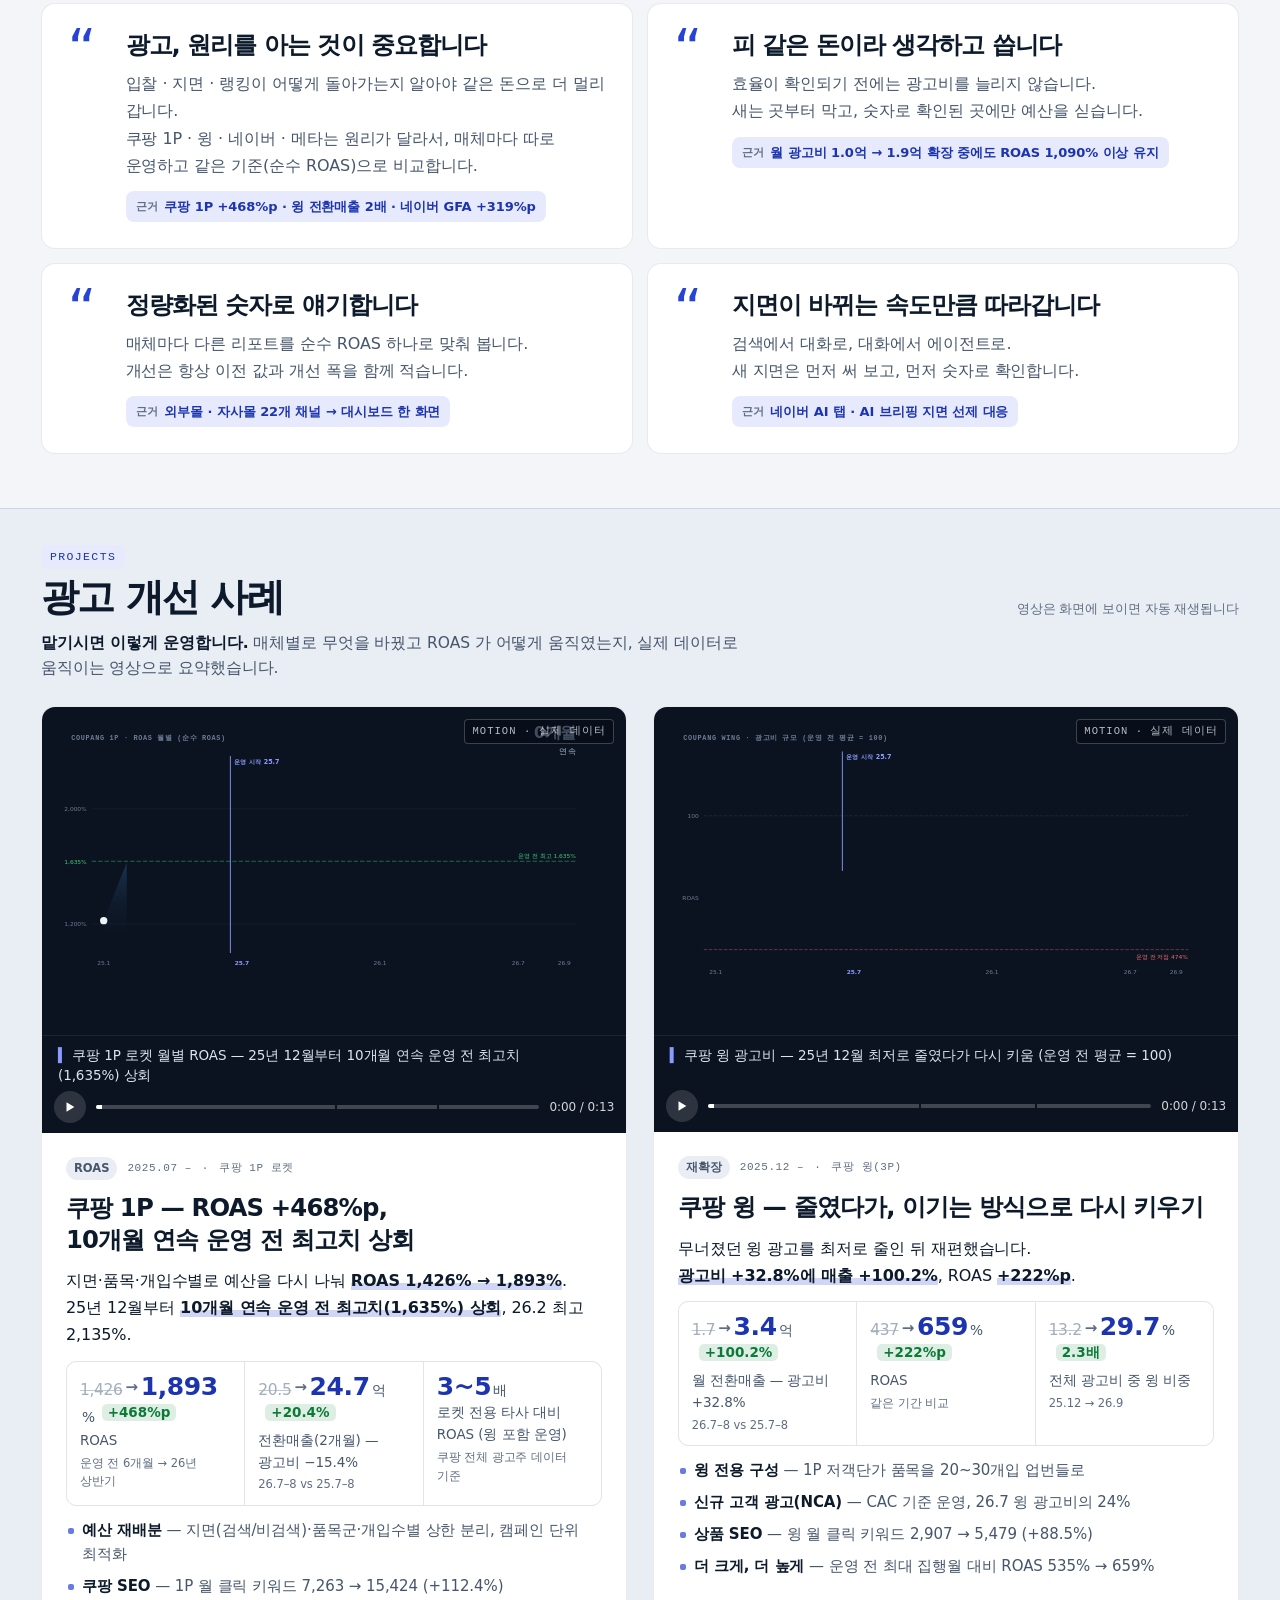
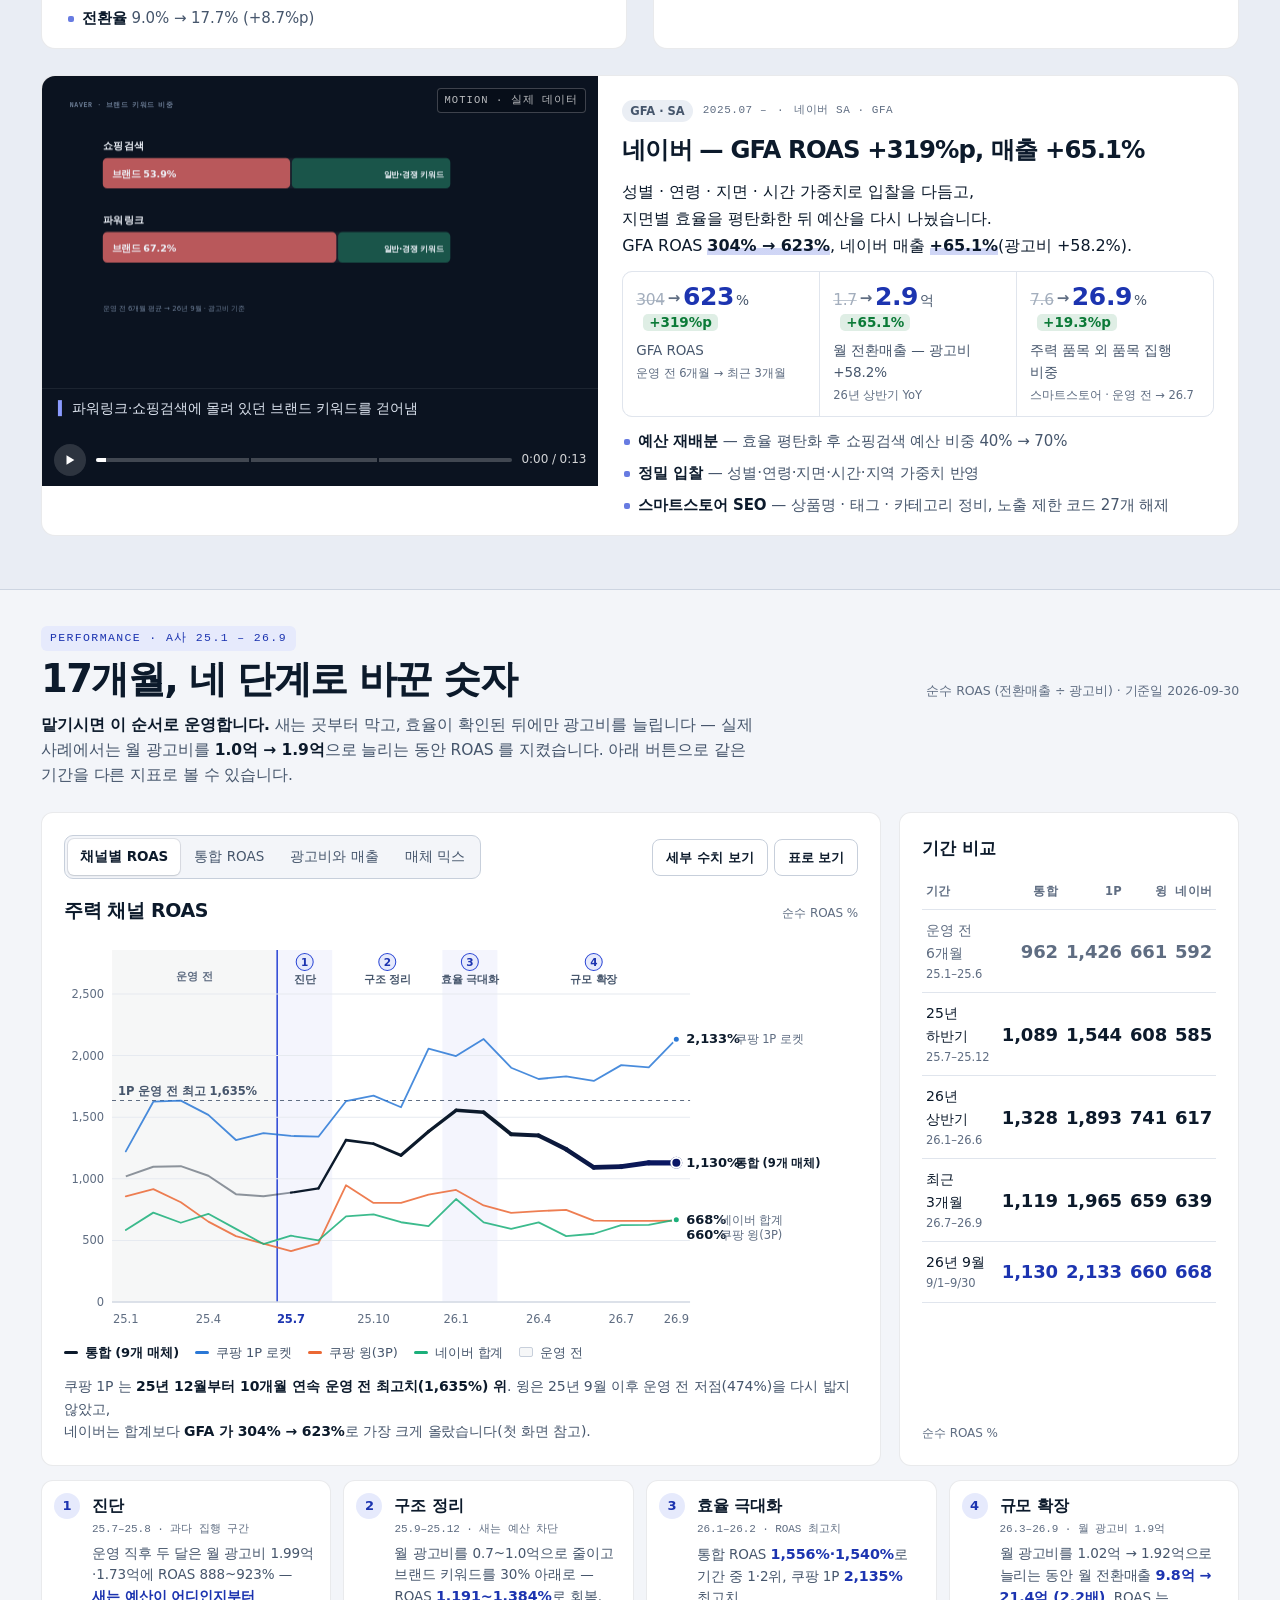
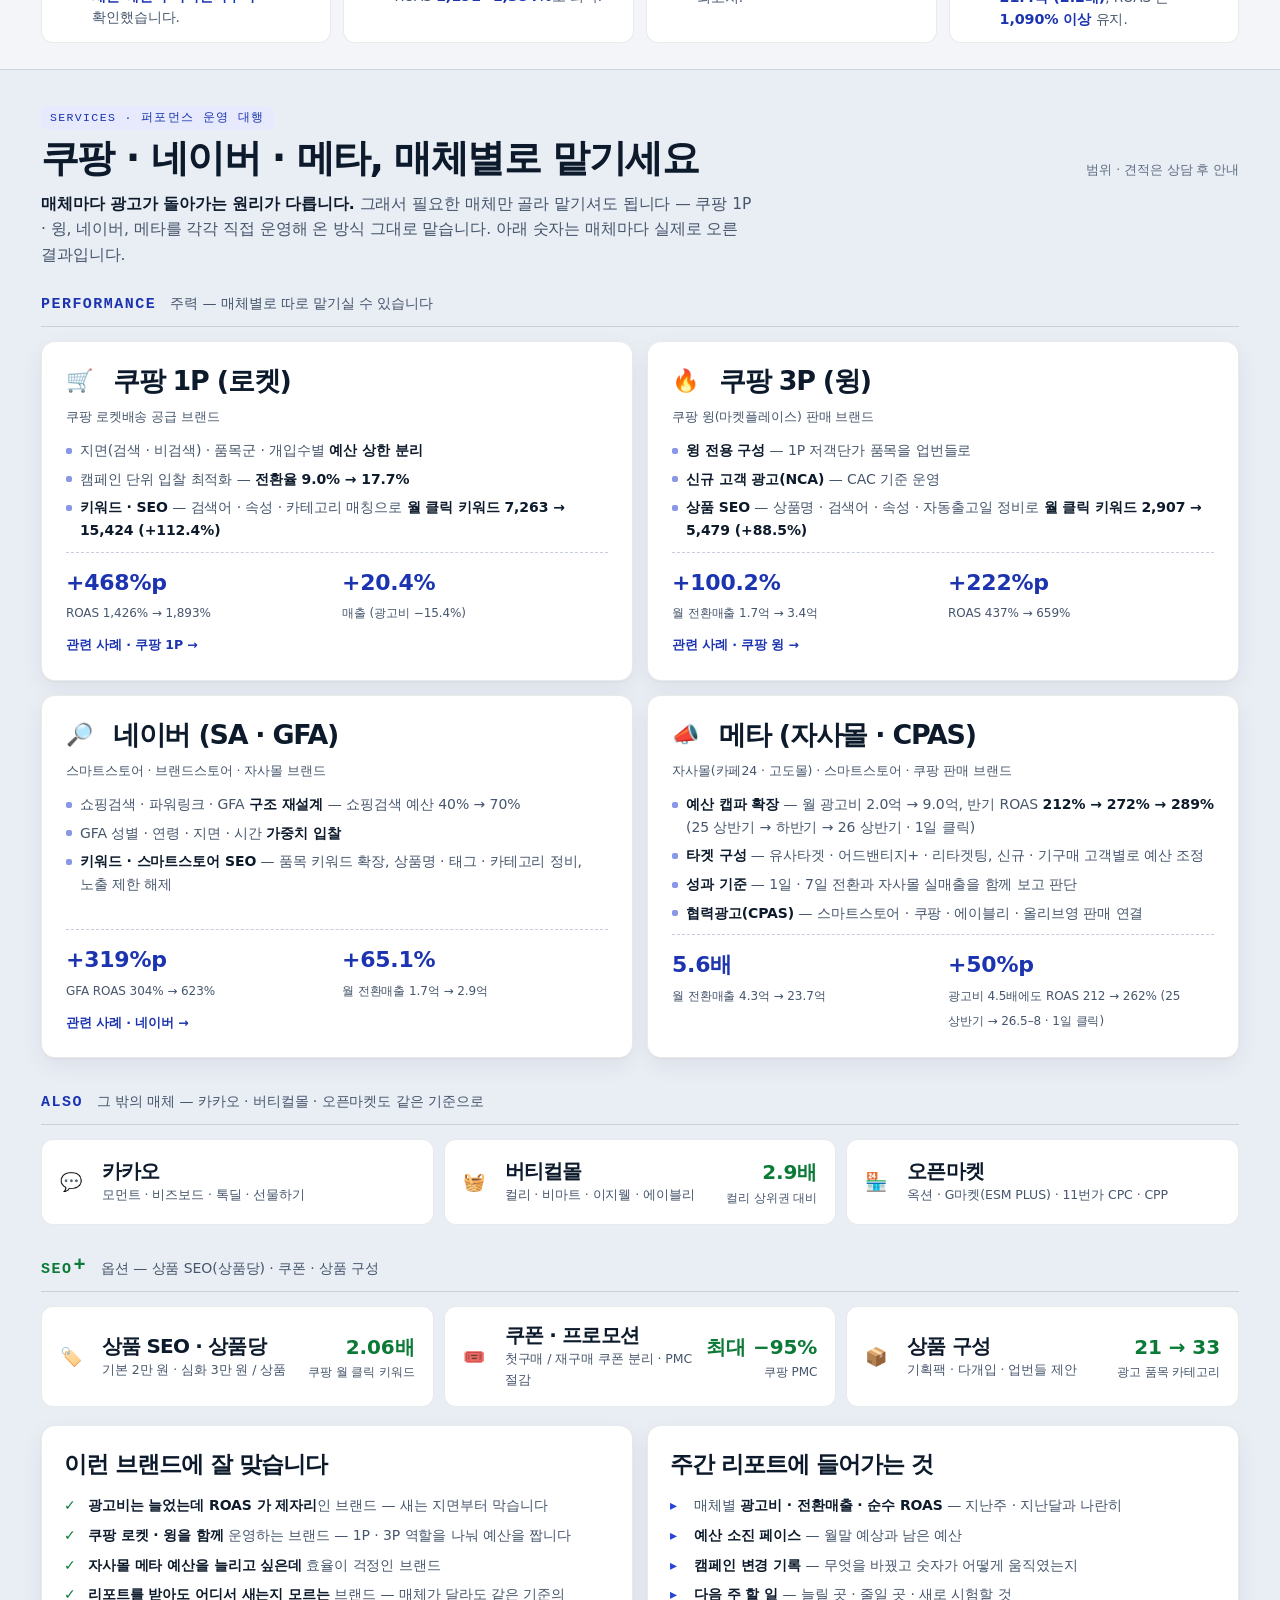
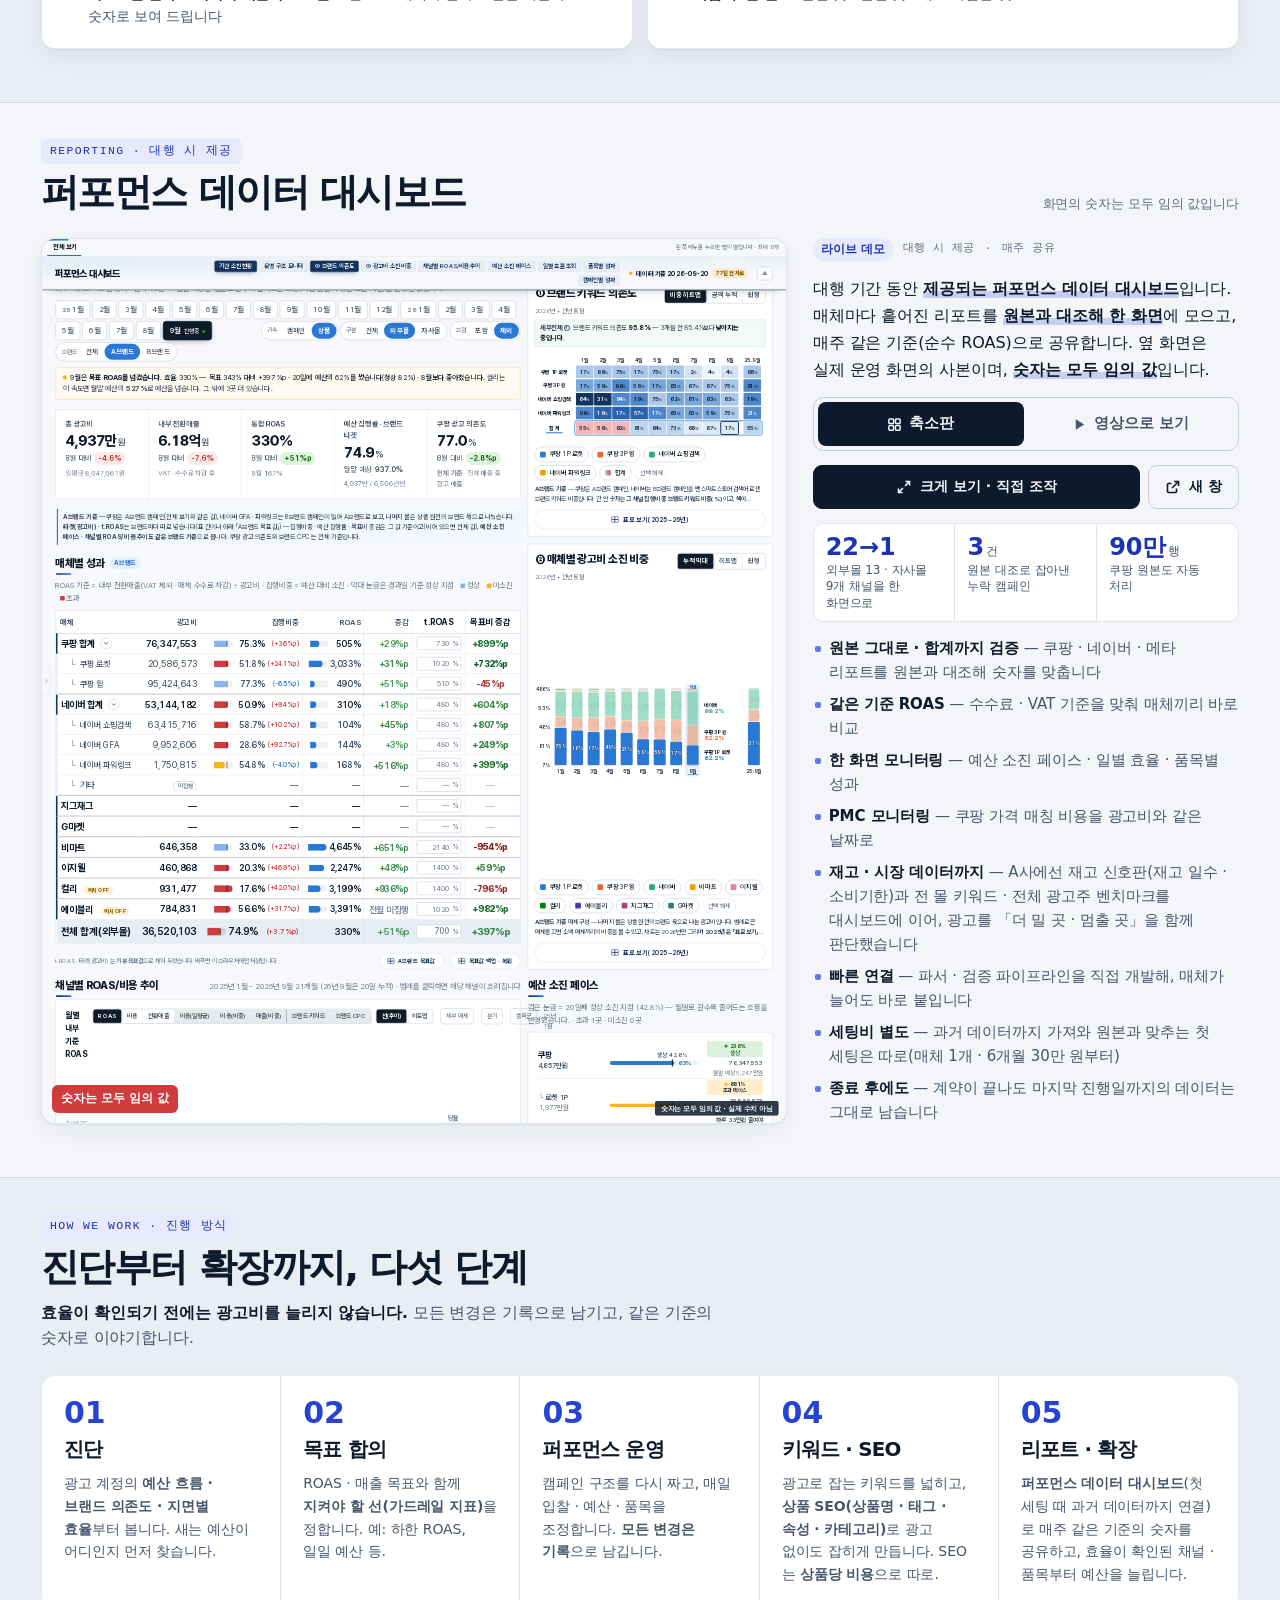
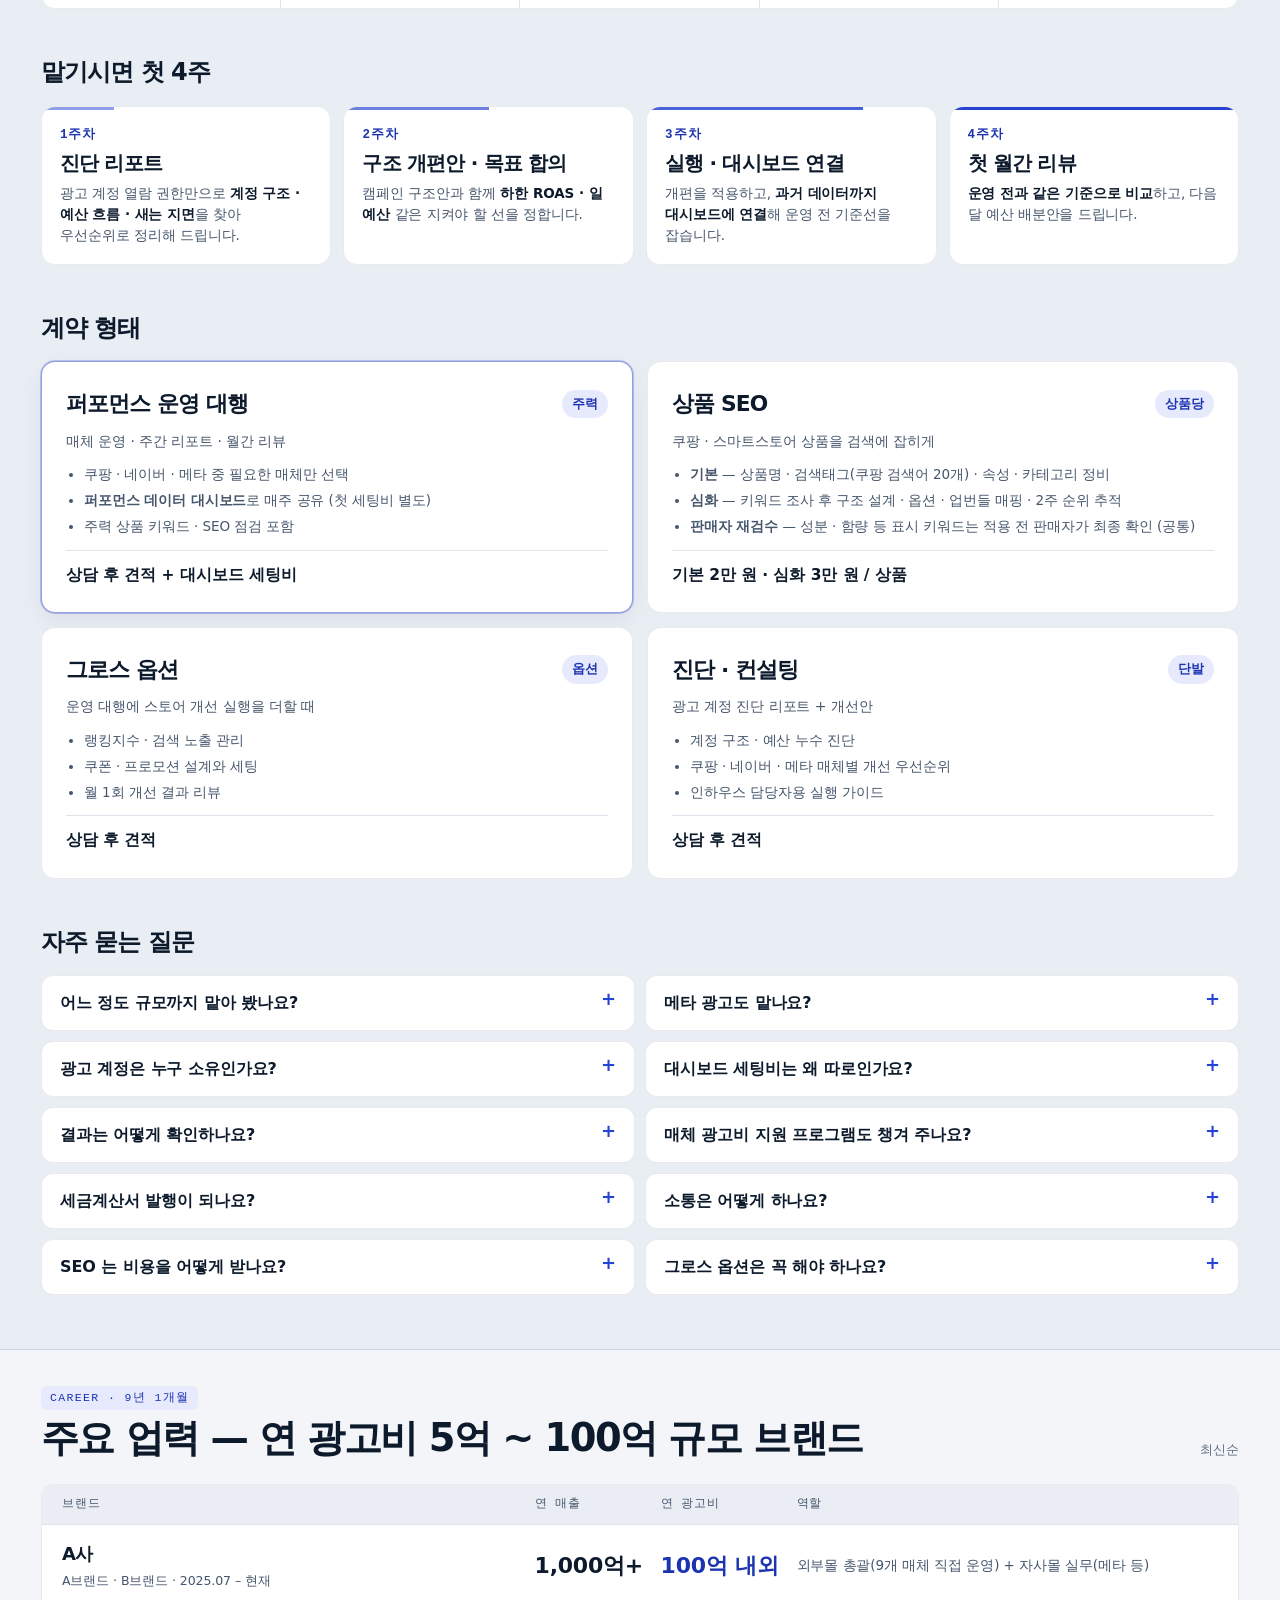
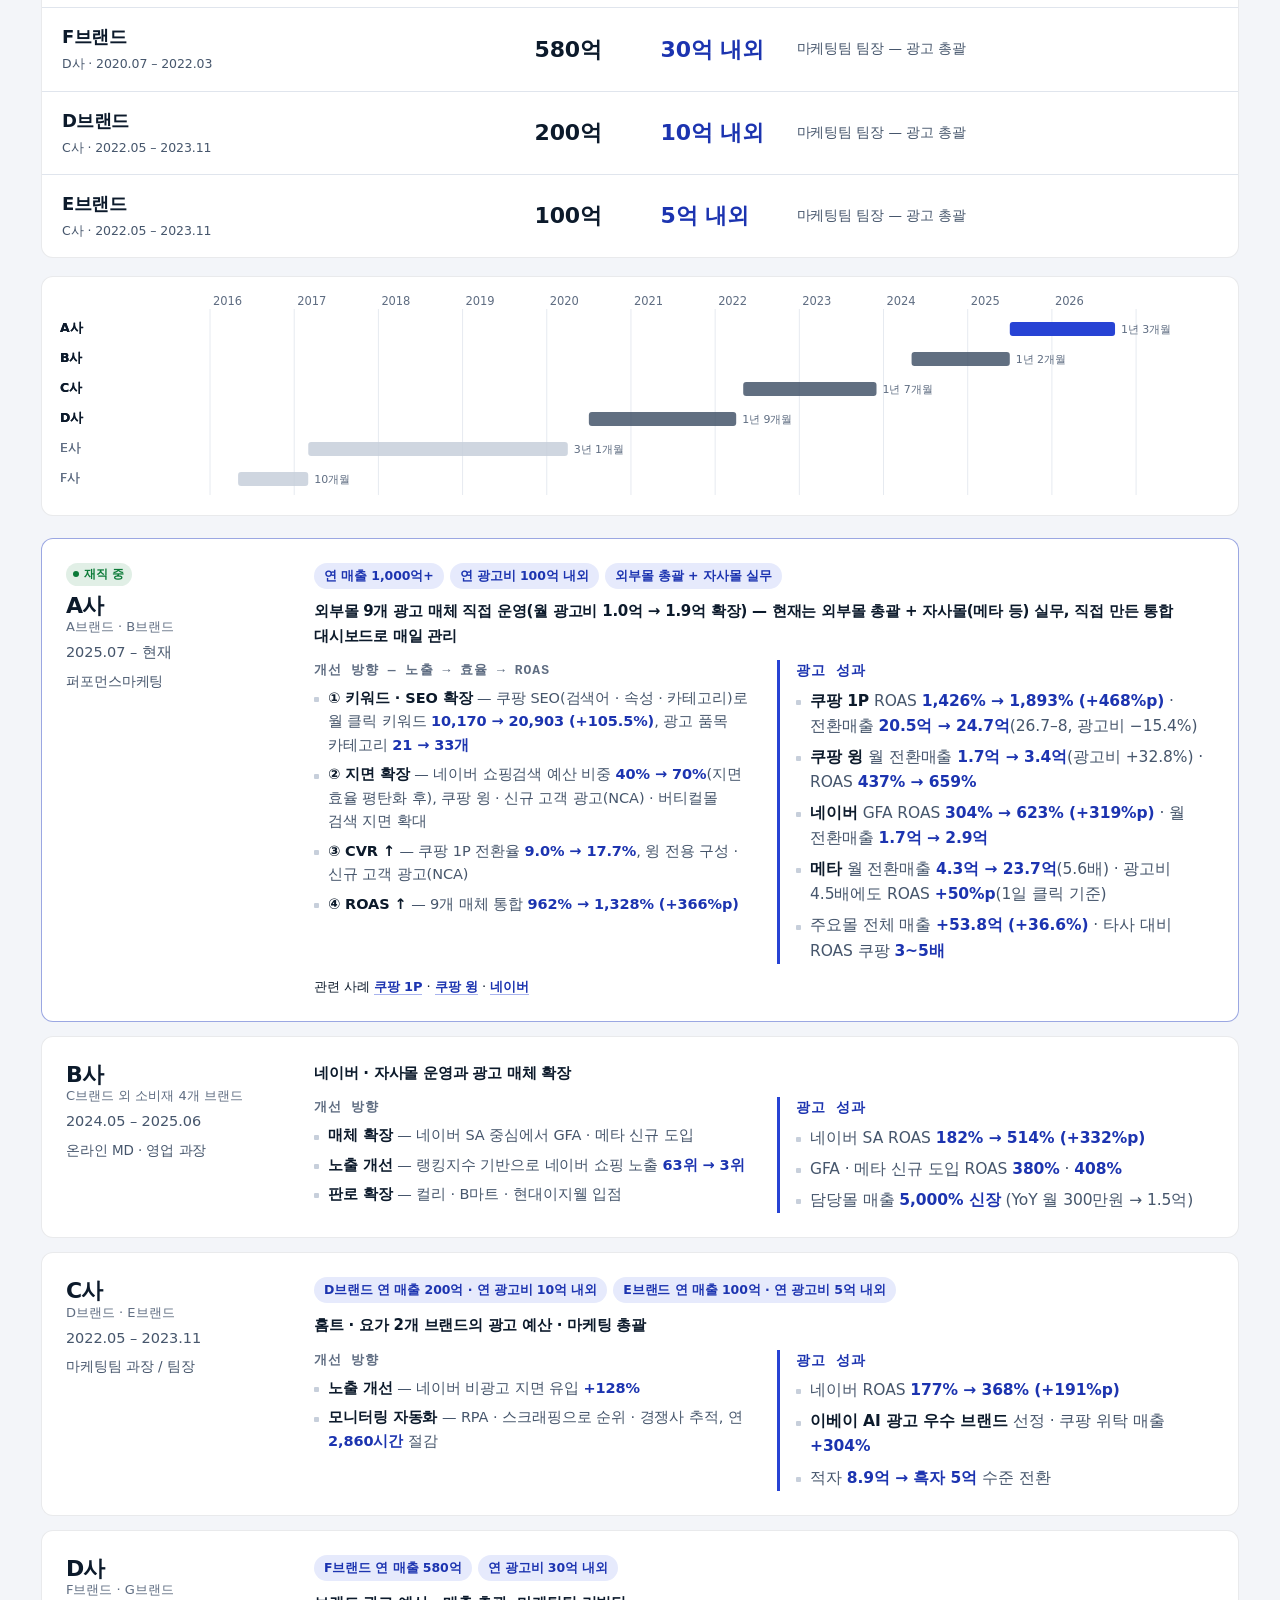
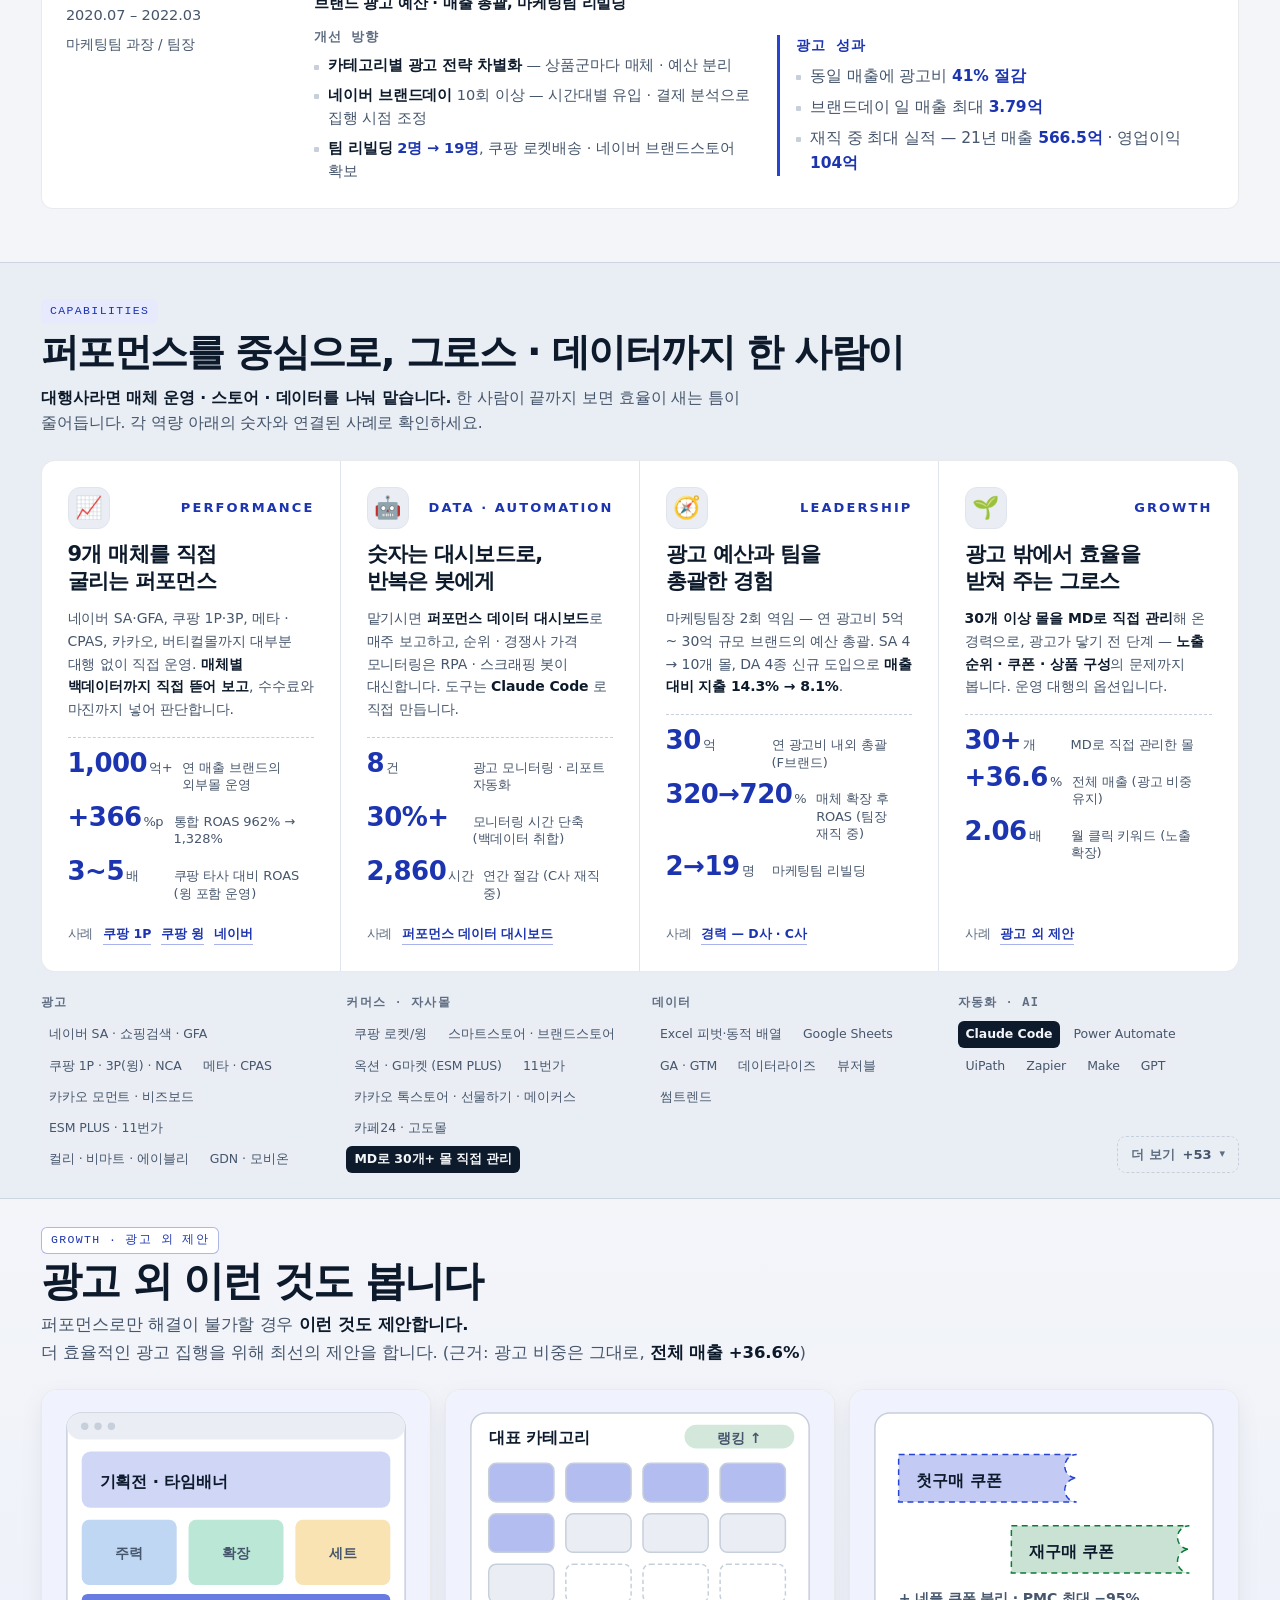
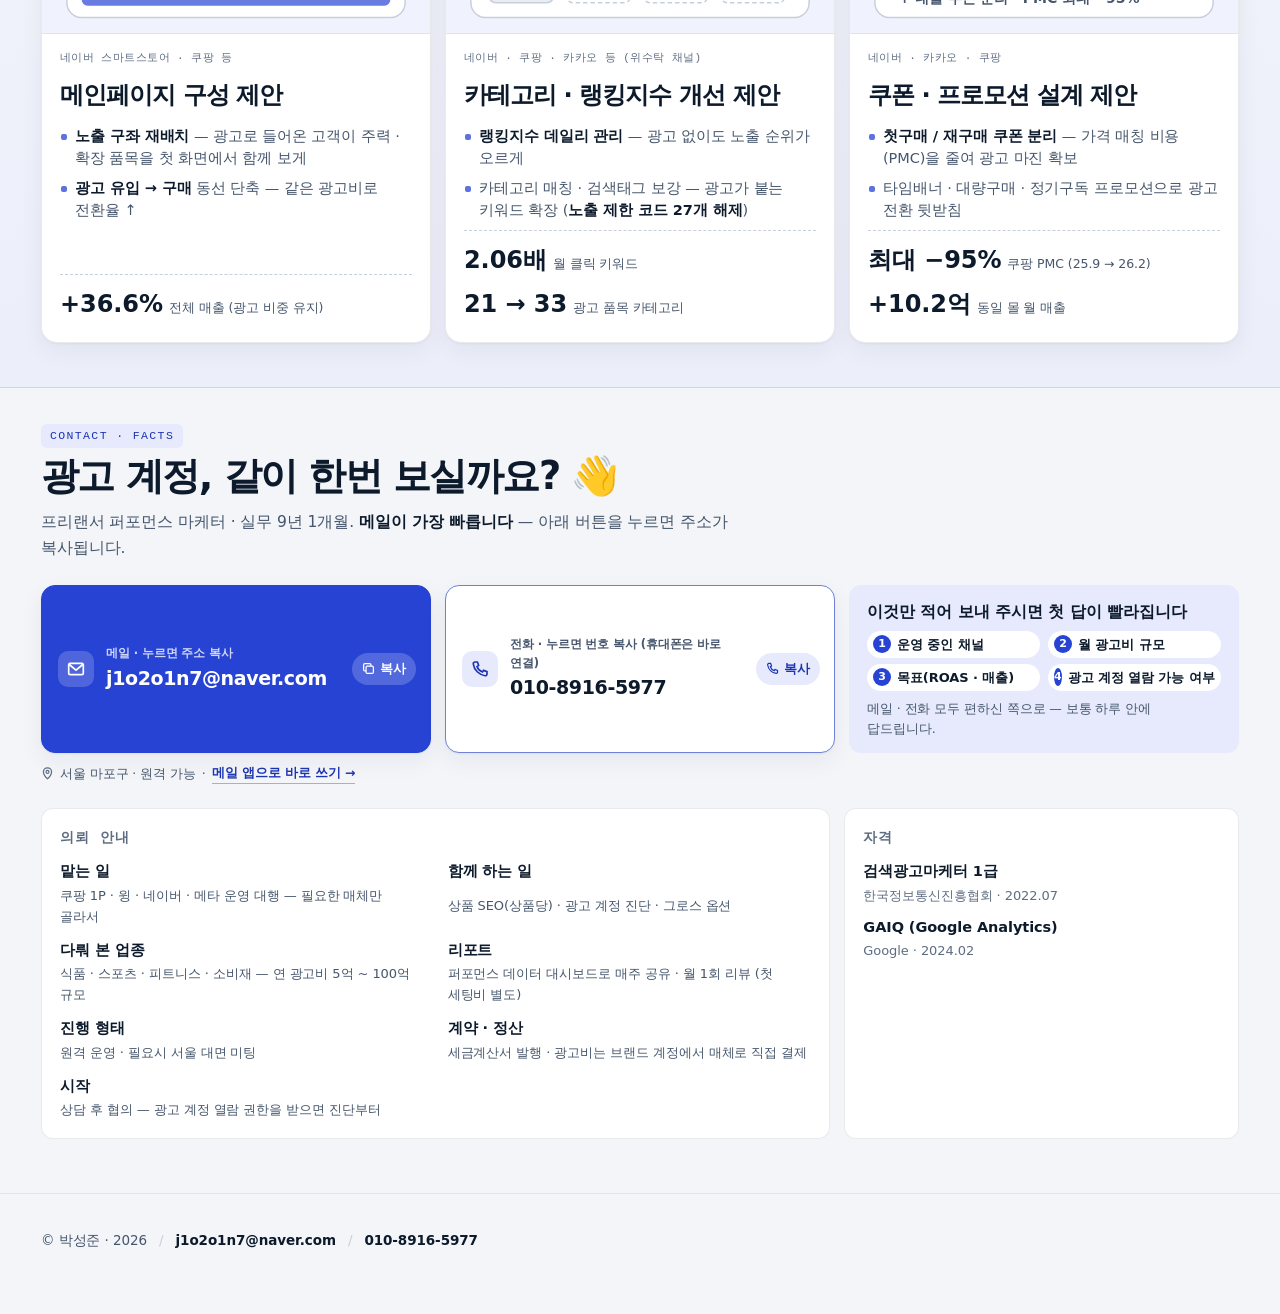
==== commit 98849da5: "휴대폰 시각 다듬기(웹 이력서 본판과 같음) — 메뉴 따라가기 · 메뉴 줄 양 끝 흐림 · 카드 머리 줄 매달린 「·」 숨김 · 「CAREER · 8년」 띄어쓰기 · 320px 가" ====
--- a/index.html
+++ b/index.html
@@ -26,7 +26,7 @@
 <!-- 링크를 아는 사람만 보도록 검색엔진 수집 제외 -->
 <meta name="robots" content="noindex, nofollow">
 <link rel="icon" href="data:image/svg+xml,%3Csvg xmlns='http://www.w3.org/2000/svg' viewBox='0 0 32 32'%3E%3Crect width='32' height='32' rx='8' fill='%230c1a2b'/%3E%3Cpath d='M7 22 L13 15 L18 18 L25 9' fill='none' stroke='%238b9bff' stroke-width='3' stroke-linecap='round' stroke-linejoin='round'/%3E%3C/svg%3E">
-<link rel="stylesheet" href="assets/style.css?v=202610242107">
+<link rel="stylesheet" href="assets/style.css?v=202610261026">
 <script>
   /* 테마: 저장된 선택이 있으면 먼저 찍어 깜빡임을 막는다 */
   try { var t = localStorage.getItem('psj-theme'); if (t === 'light' || t === 'dark') document.documentElement.setAttribute('data-theme', t); } catch (e) {}
@@ -310,9 +310,9 @@
 
 <div class="tip" id="tip" role="status" aria-live="polite"></div>
 
-<script src="assets/series.js?v=202610242107"></script>
-<script src="assets/data.js?v=202610242107"></script>
-<script src="assets/motion.js?v=202610242107"></script>
-<script src="assets/app.js?v=202610242107"></script>
+<script src="assets/series.js?v=202610261026"></script>
+<script src="assets/data.js?v=202610261026"></script>
+<script src="assets/motion.js?v=202610261026"></script>
+<script src="assets/app.js?v=202610261026"></script>
 </body>
 </html>
--- a/assets/style.css
+++ b/assets/style.css
@@ -2103,3 +2103,18 @@
    칸 너비에 맞춰 글자를 줄이고(19 → 최소 15px), 그래도 모자라면 @ 앞에서 줄을 바꾼다(app.js 가 <wbr> 을 넣는다). 첫 화면 버튼은 그대로 */
 .contact-row .cta-l { container-type: inline-size; }   /* 글자 칸 너비 기준 — 주소 폭 ≈ 글자 크기 × 10.8 */
 .contact-row .cta.big .cta-l b { font-size: clamp(15px, calc(100cqi / 11), 19px); white-space: normal; overflow: visible; text-overflow: clip; }
+
+/* =========================================================================
+   (2026-10-26) 시각 다듬기 — 휴대폰에서 들쭉날쭉하던 곳 정리(웹 이력서 본판과 같음). PC 배치 · 인쇄는 그대로
+   ========================================================================= */
+/* 절 머리표 「CAREER · 8년 10개월」 — inline-flex 라 안쪽 자동 기간 앞 띄어쓰기가 사라져 「·8년」으로 붙던 것 */
+.sec-h .tag > [data-auto]::before { content: " "; white-space: pre; }
+/* 휴대폰 메뉴 줄 — 왼쪽으로 넘긴 뒤엔 왼쪽 끝도 흐리게(잘린 탭이 칼로 자른 듯 보이던 것), 끝까지 넘기면 오른쪽 흐림을 뺀다.
+   app.js wireChrome 이 .nav-l(왼쪽에 가려진 탭 있음) · .nav-end(오른쪽 끝) 를 단다 */
+@media screen and (max-width: 600px) {
+  .mast nav.nav-l { -webkit-mask-image: linear-gradient(90deg, transparent, #000 28px, #000 86%, transparent); mask-image: linear-gradient(90deg, transparent, #000 28px, #000 86%, transparent); }
+  .mast nav.nav-end { -webkit-mask-image: none; mask-image: none; }
+  .mast nav.nav-l.nav-end { -webkit-mask-image: linear-gradient(90deg, transparent, #000 28px); mask-image: linear-gradient(90deg, transparent, #000 28px); }
+}
+/* 요약 첫 문장 굵은 구절은 한 덩어리로 두되(nowrap), 아주 좁은 휴대폰(359px 이하 — 320 폭)에서는 칸(288px)보다 길어 가로로 20px 넘치던 것 → 그 폭에서만 줄바꿈 허용 */
+@media screen and (max-width: 359px) { .summary .lede b { white-space: normal; } }
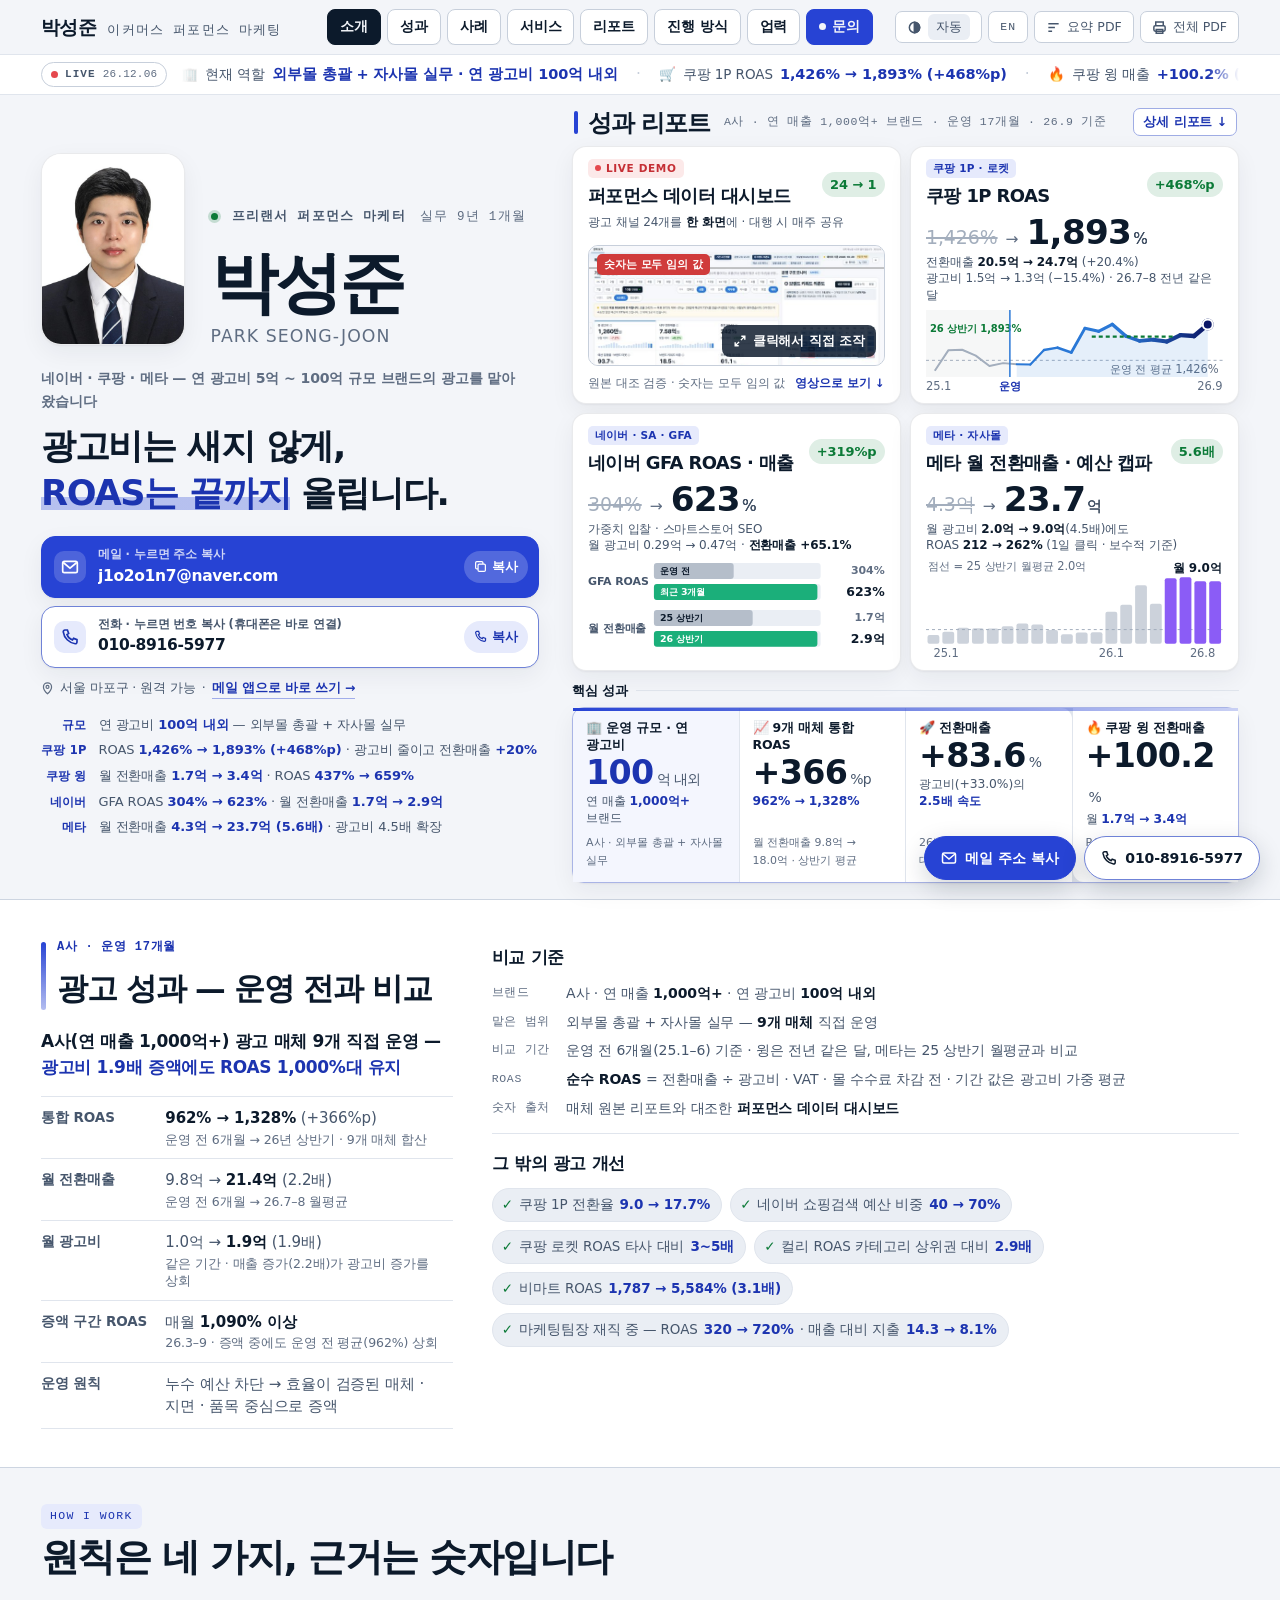
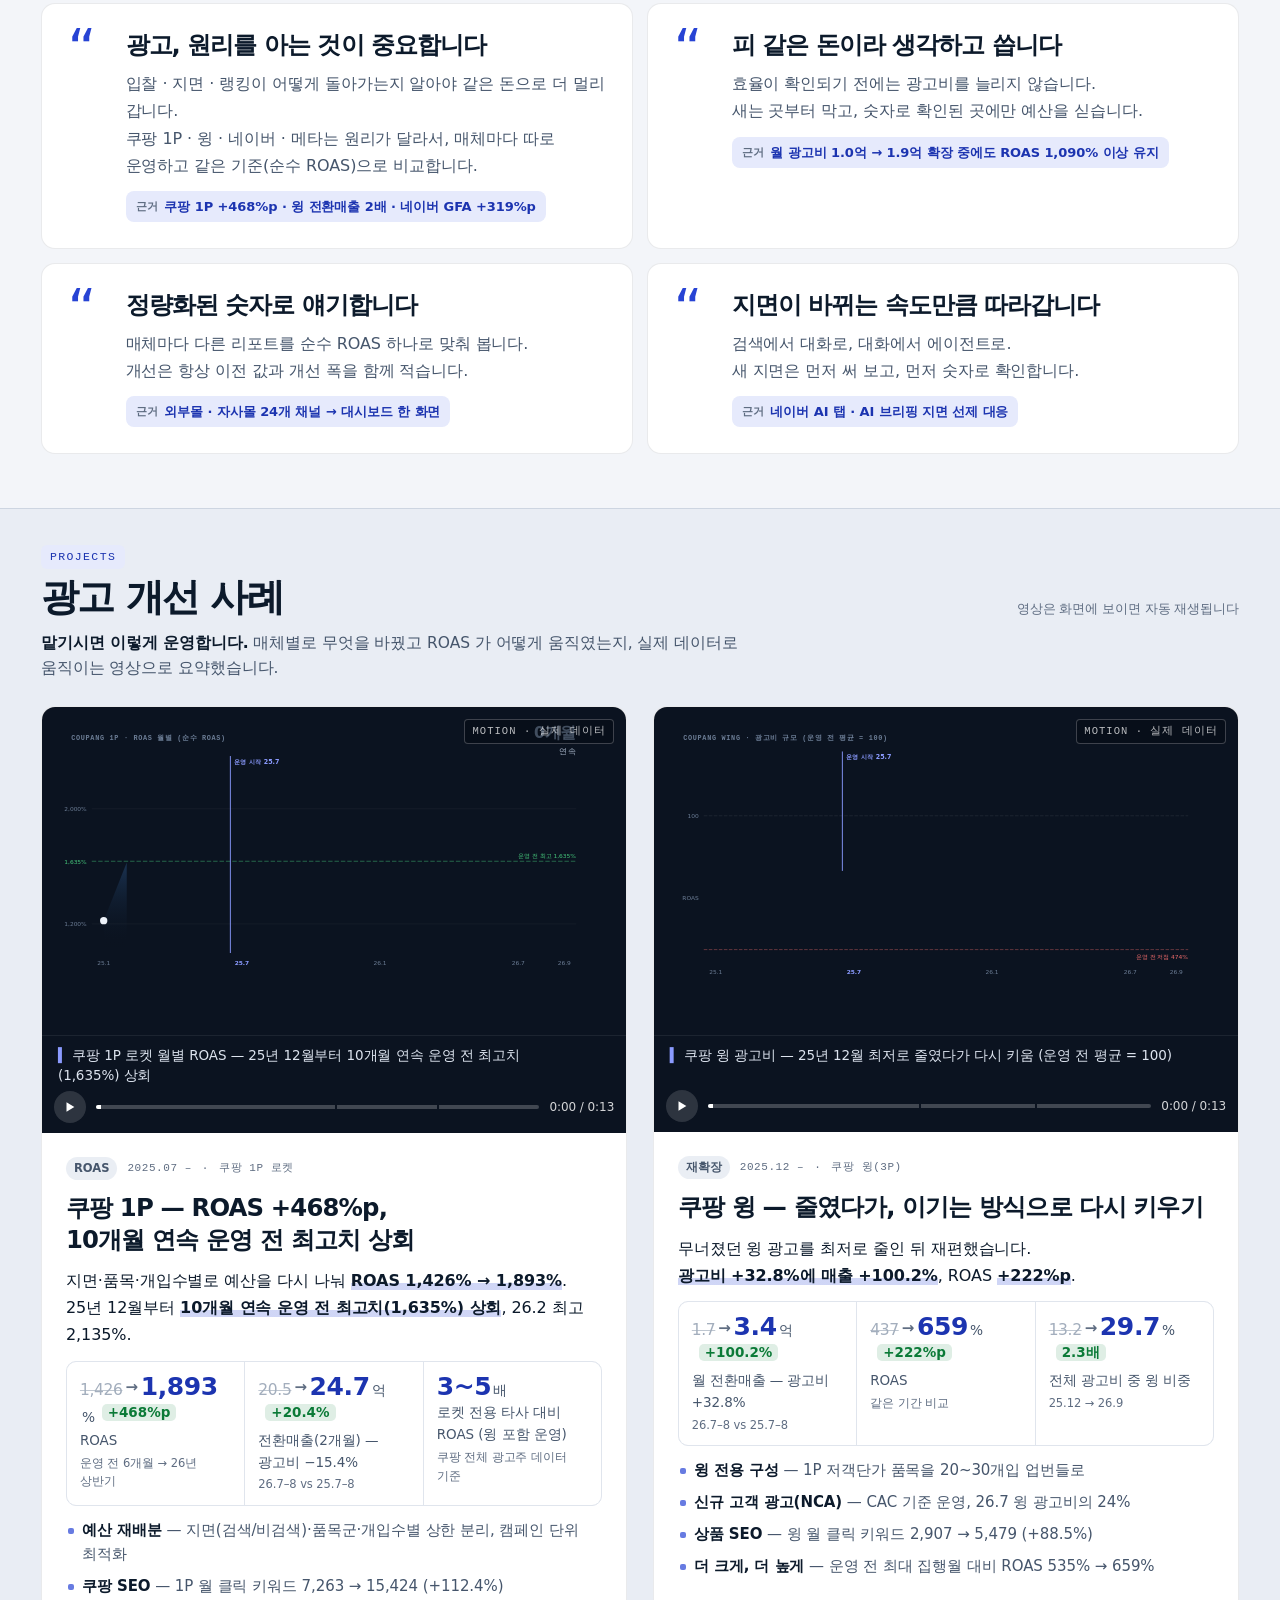
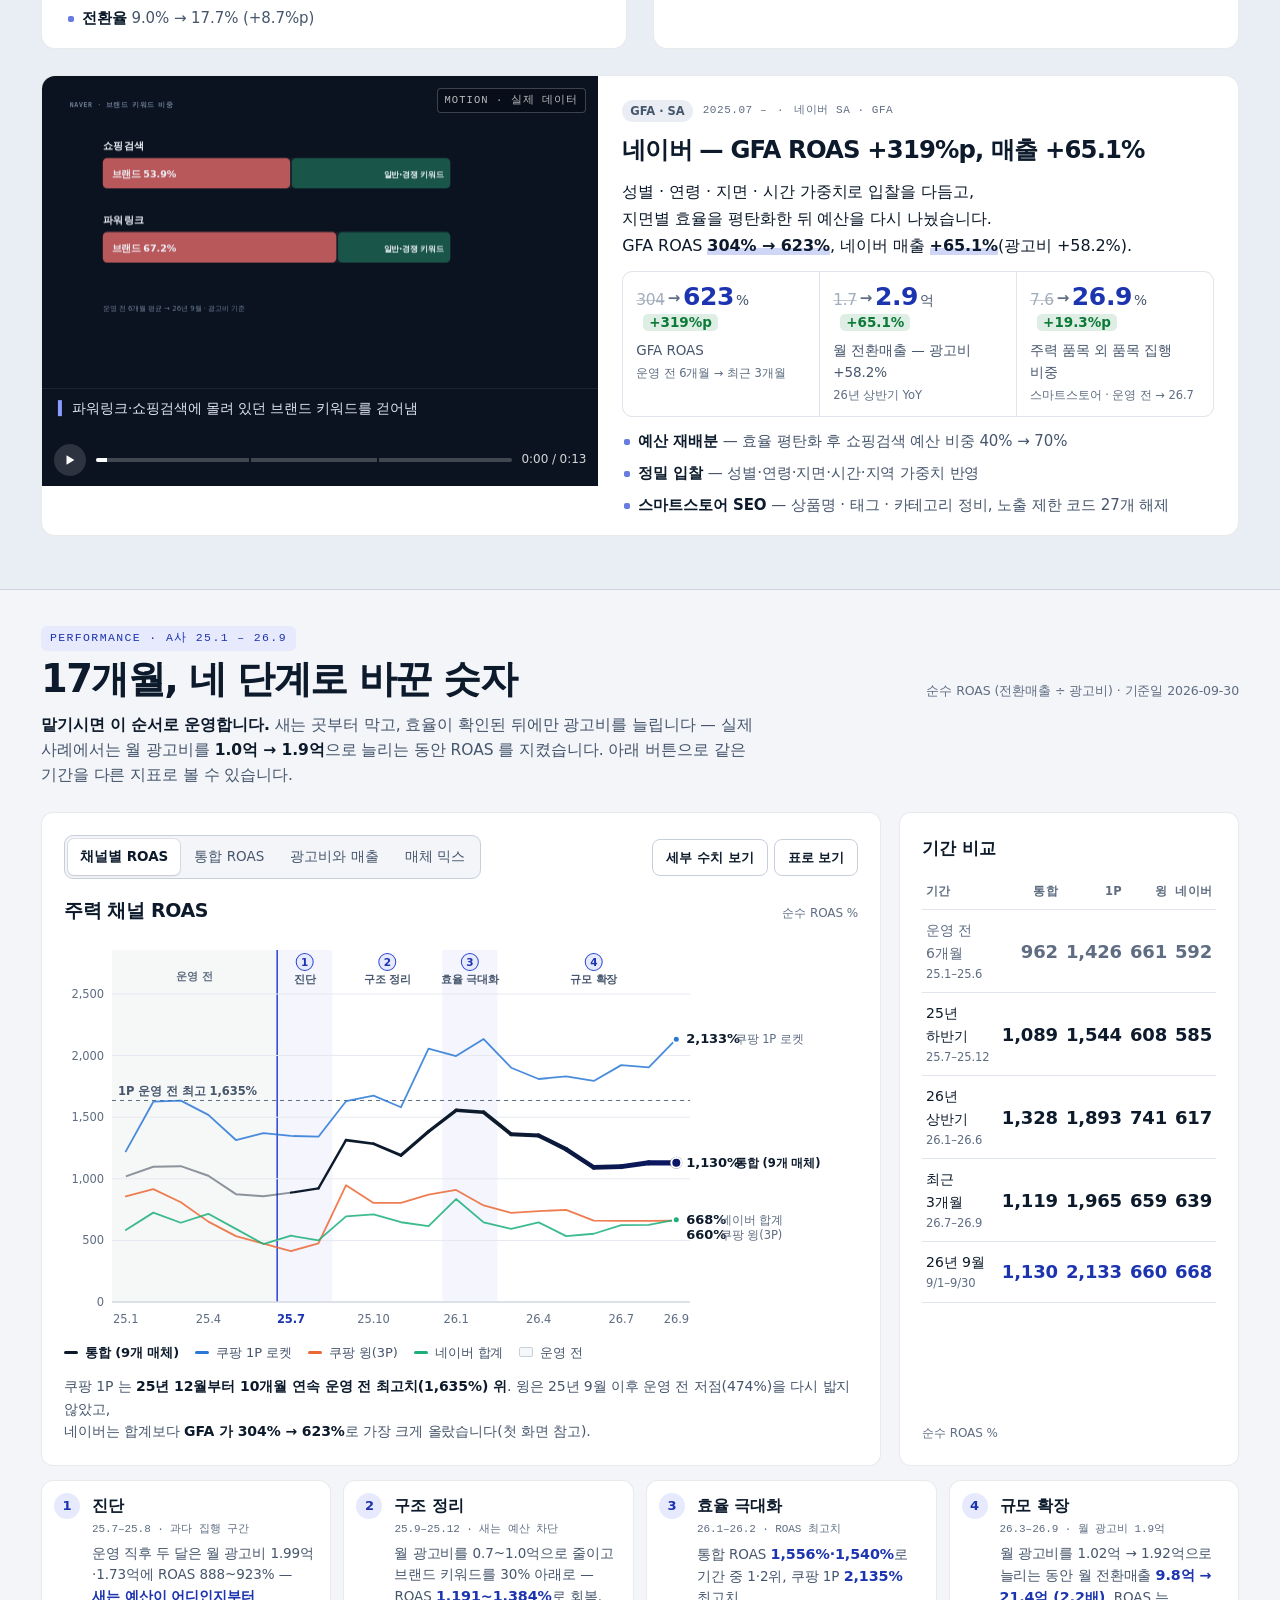
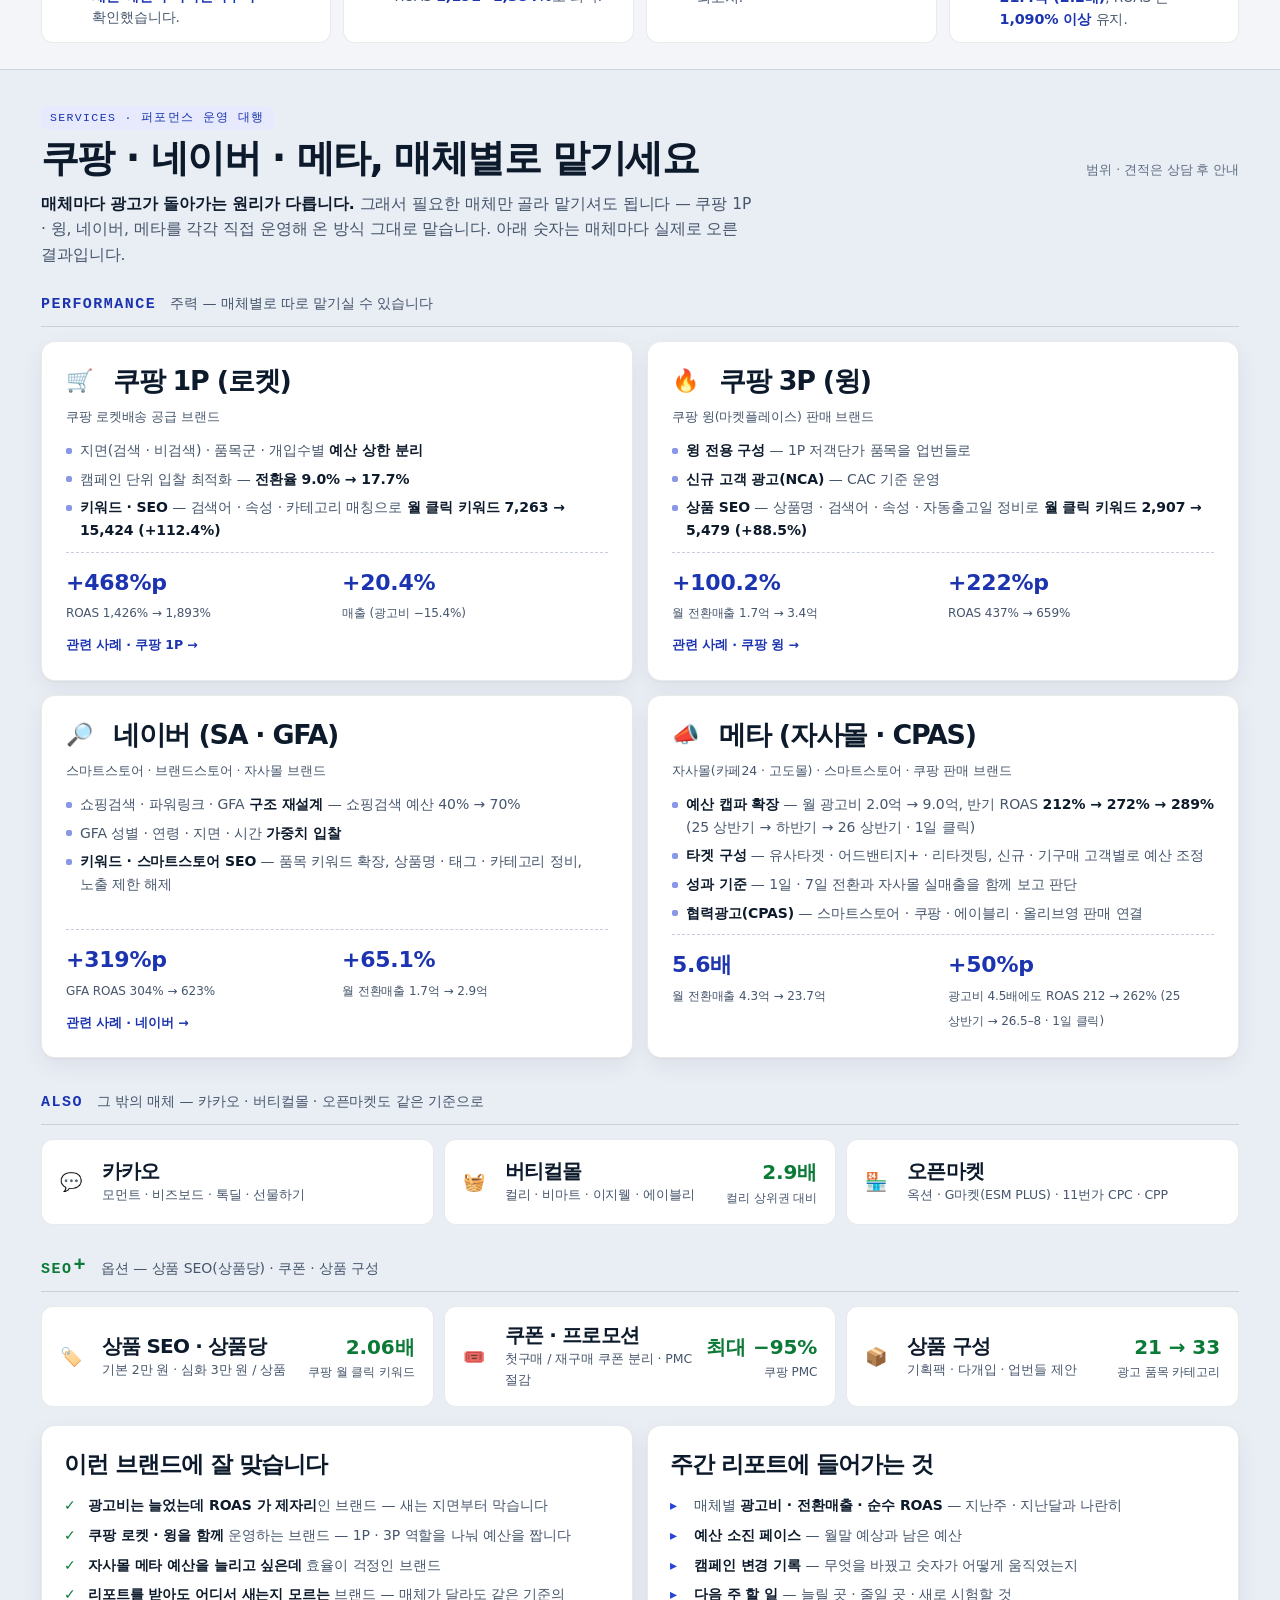
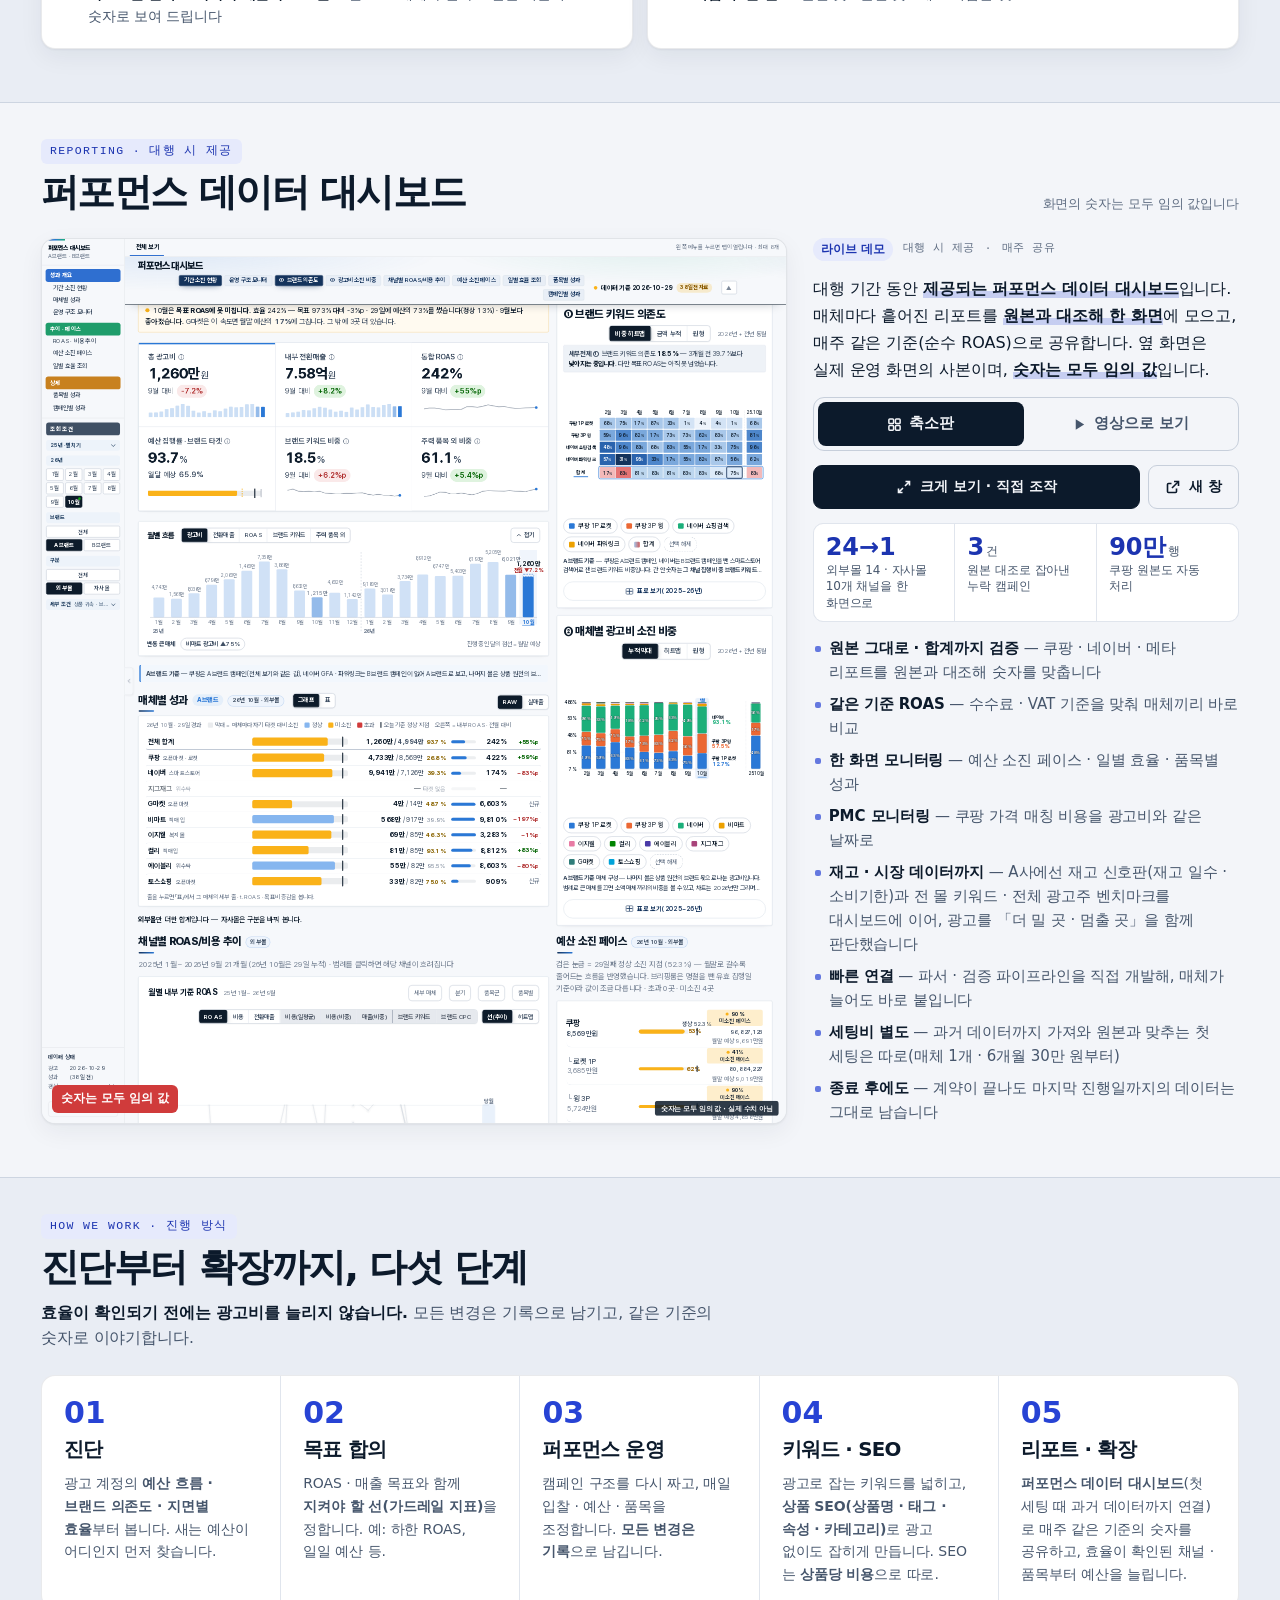
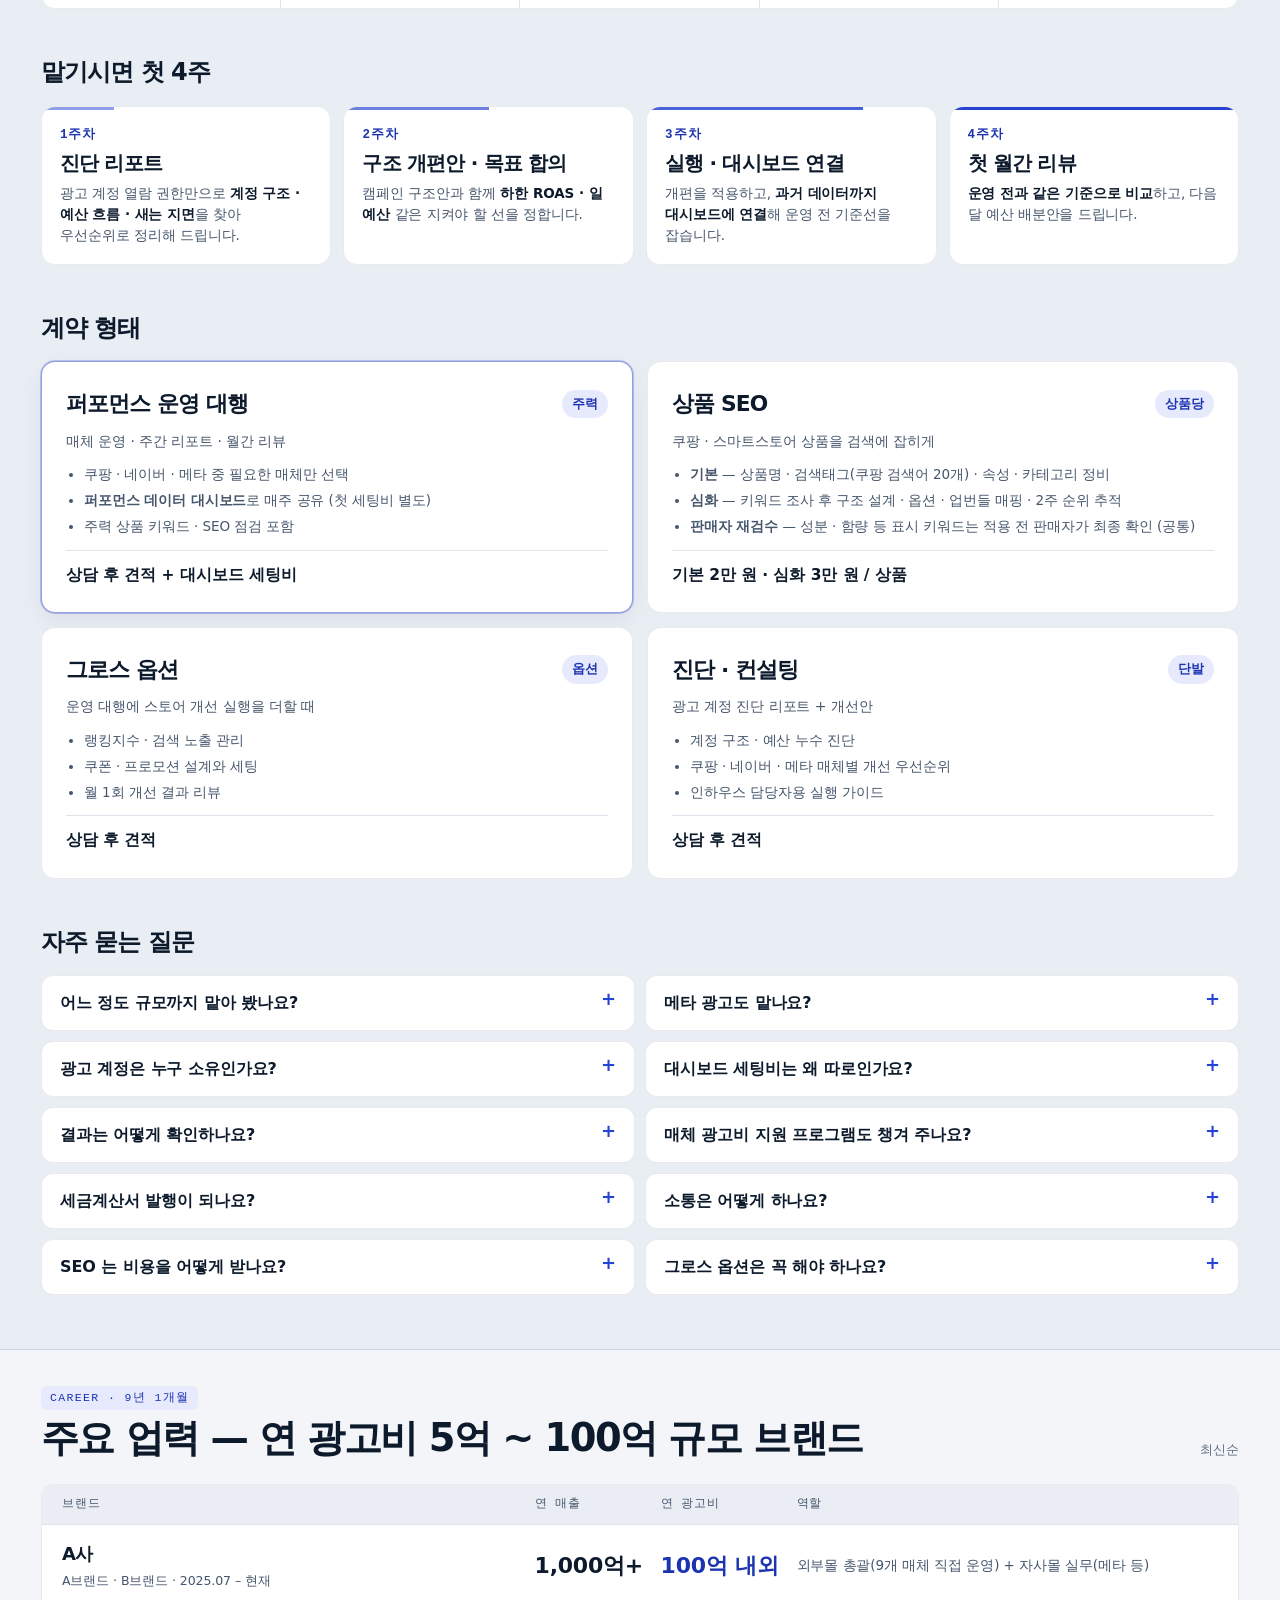
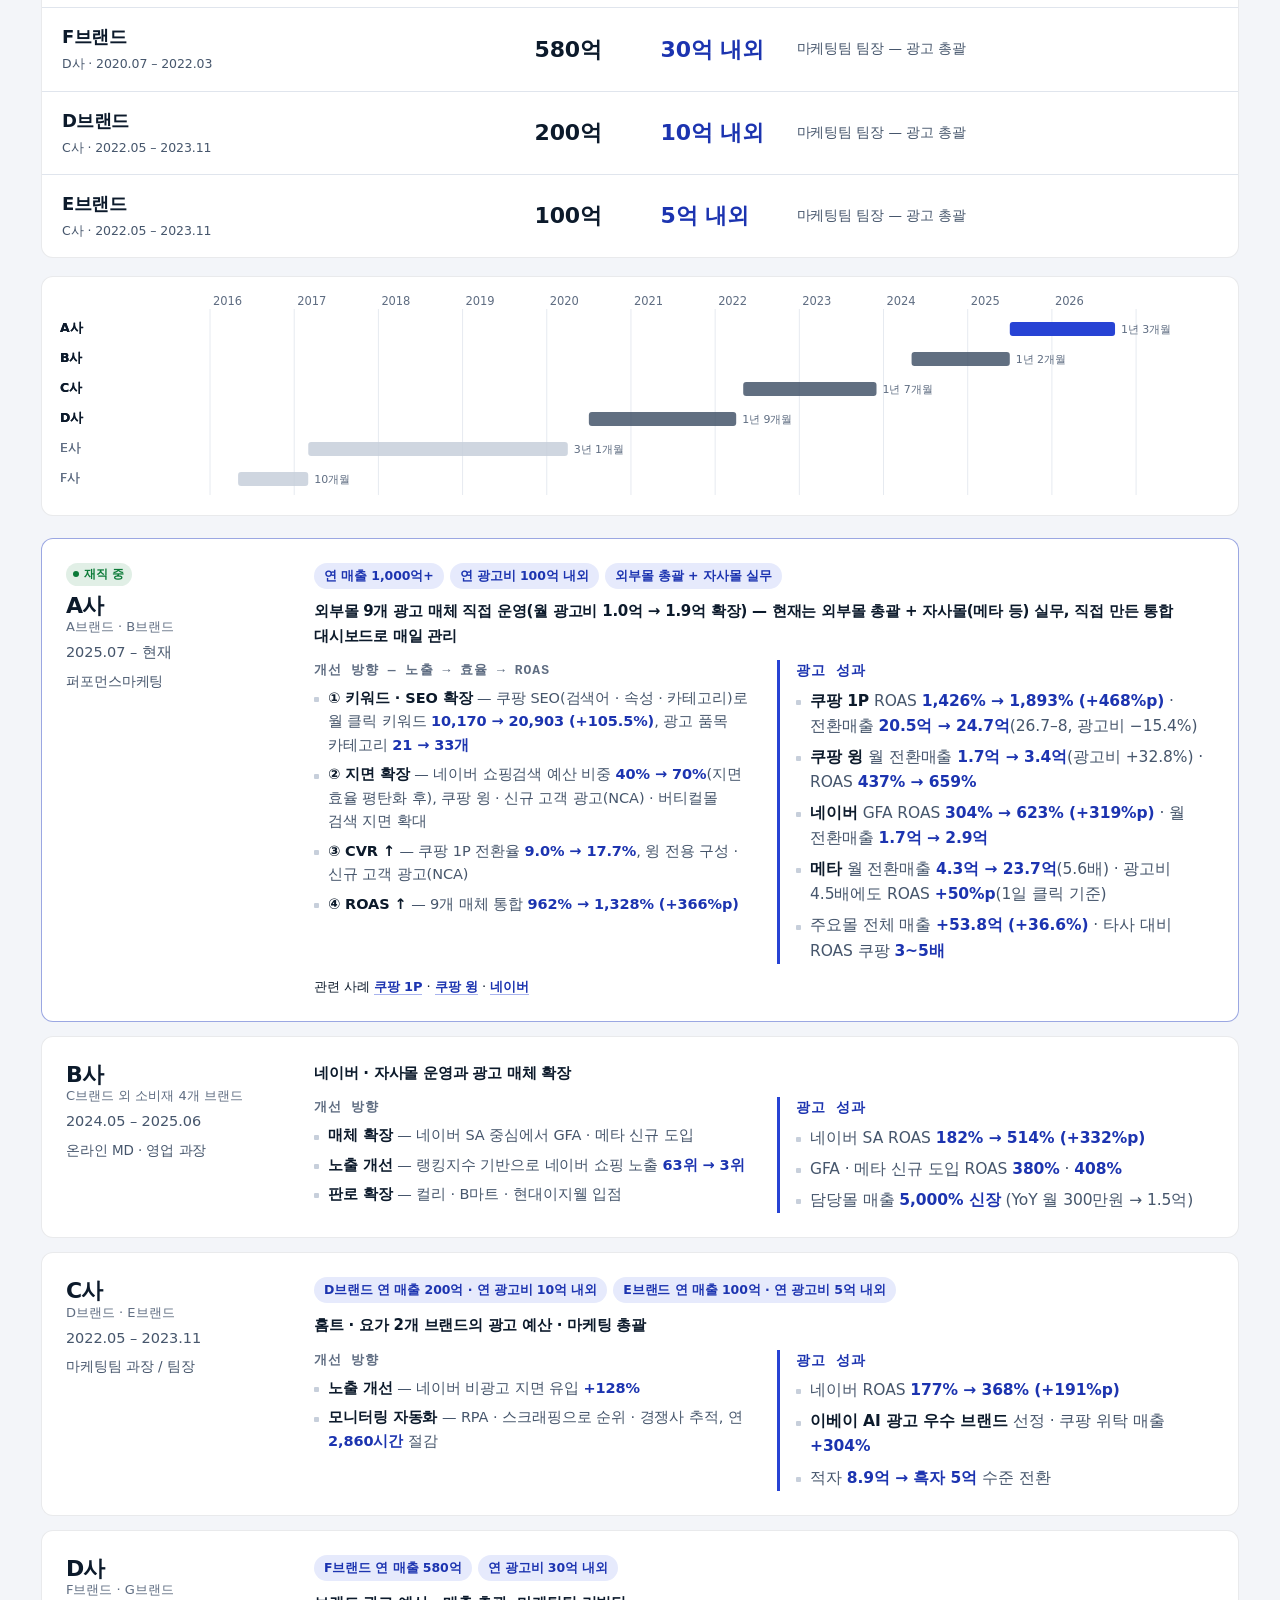
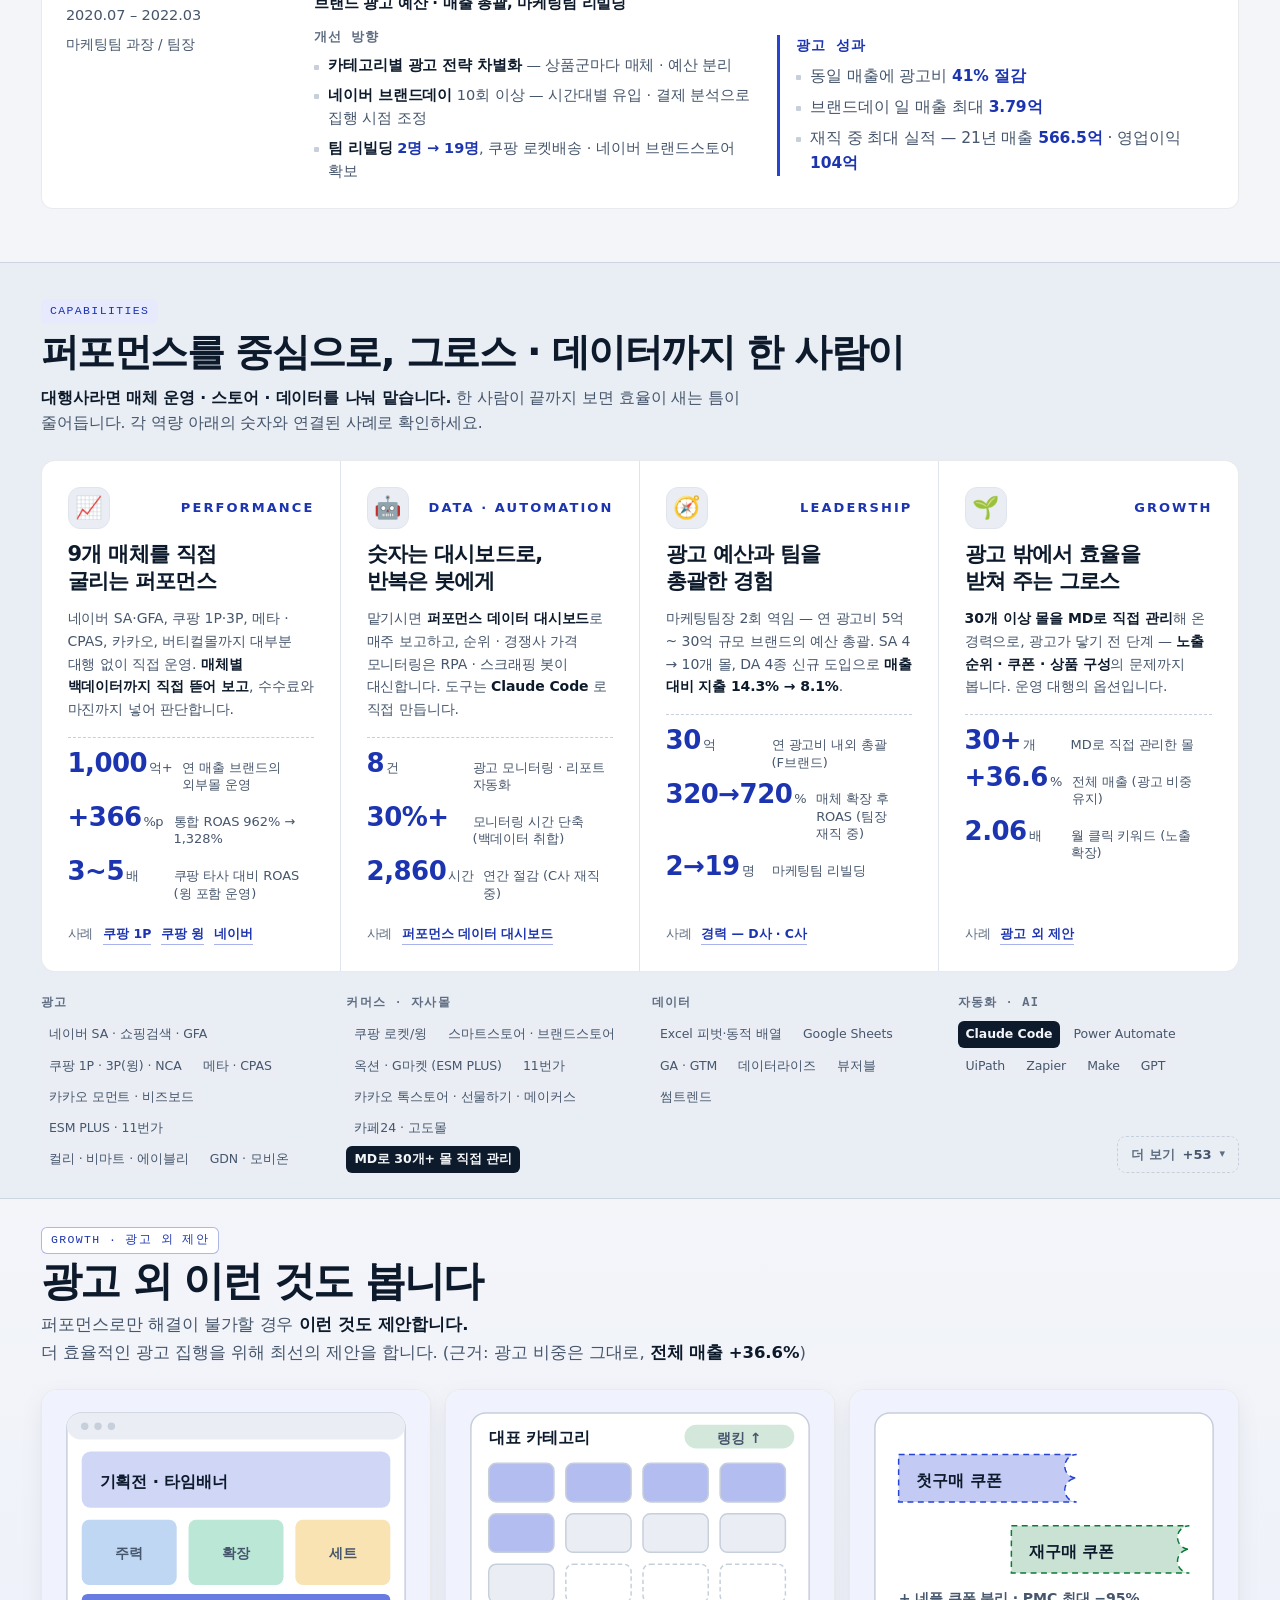
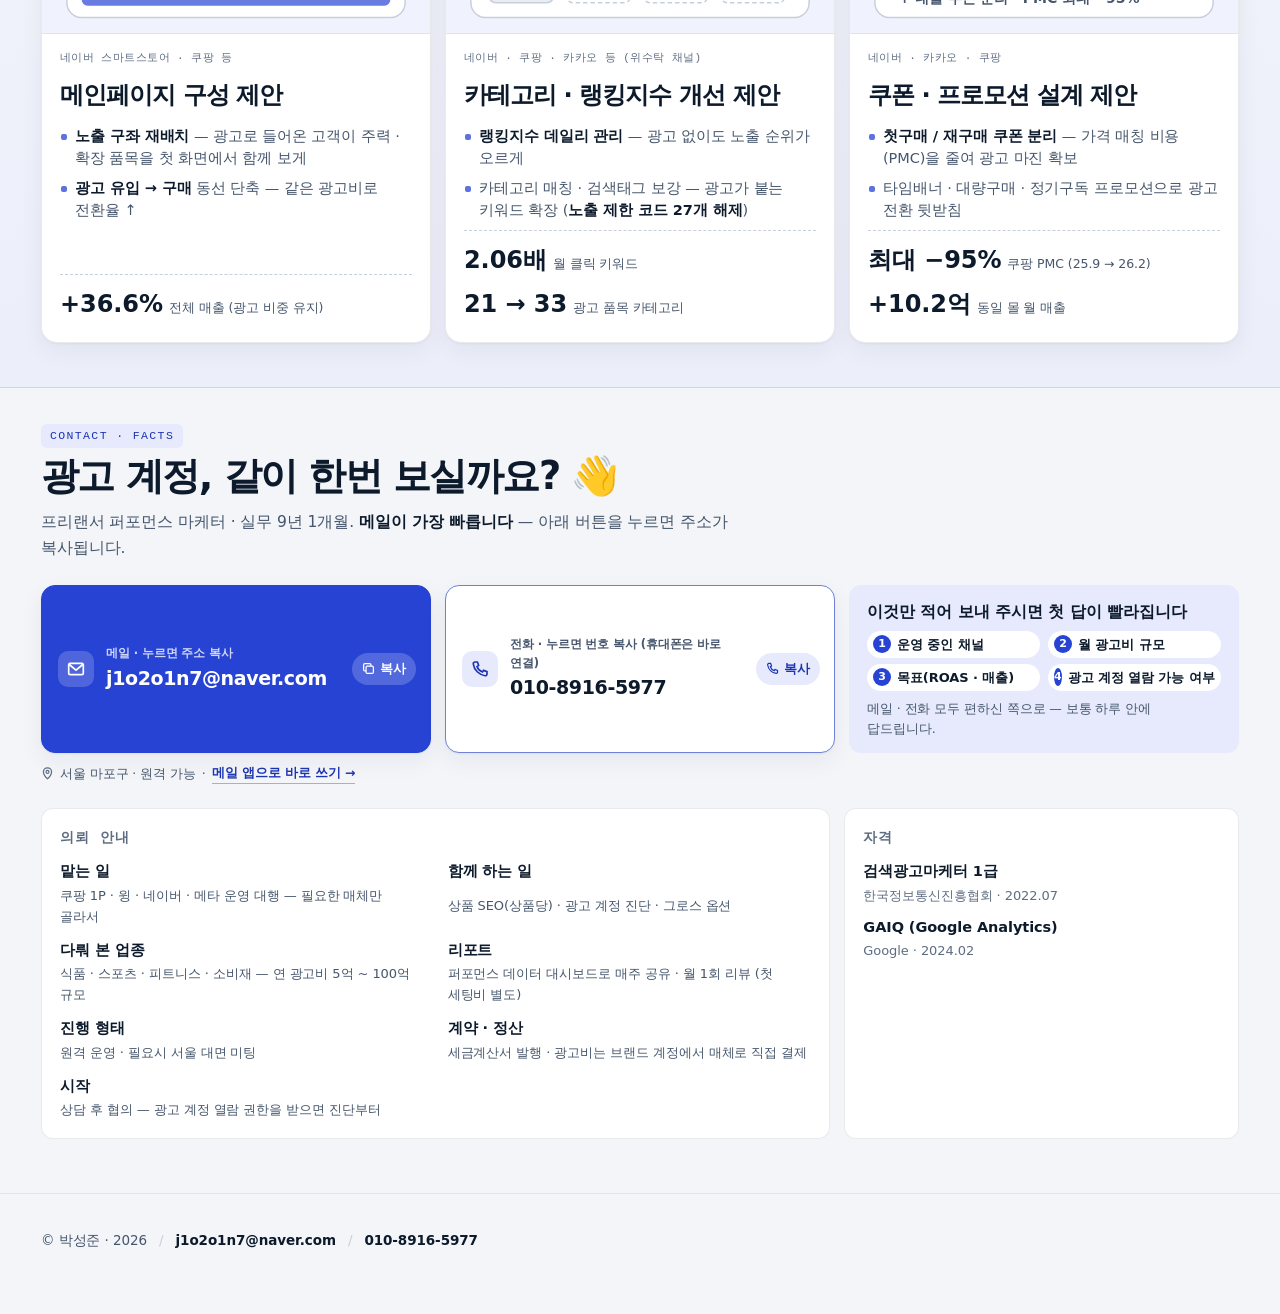
==== commit 8159bf27: "데모를 본판 공개 가림판으로 교체 — 옛 계수(되돌릴 수 있던 값) 제거 · 채널 22 → 24 · 썸네일 · 공유 카드 숫자 - dashboard-demo.html: 09-26 " ====
--- a/index.html
+++ b/index.html
@@ -11,13 +11,13 @@
 <meta property="og:site_name" content="박성준 · 프리랜서 퍼포먼스 마케터">
 <meta property="og:title" content="박성준 · 프리랜서 퍼포먼스 마케터">
 <meta property="og:description" content="쿠팡 · 네이버 · 메타 광고 운영 대행 — 쿠팡 1P ROAS +468%p · 네이버 GFA +319%p · 메타 월 전환매출 5.6배 · 연 광고비 5억~100억 규모 브랜드">
-<meta property="og:image" content="https://sjpark-growth.github.io/adtech.sj.park/assets/og-card-freelance.png">
+<meta property="og:image" content="https://sjpark-growth.github.io/adtech.sj.park/assets/og-card-freelance.png?v=1103">
 <meta property="og:image:width" content="1200">
 <meta property="og:image:height" content="630">
 <meta property="og:image:alt" content="박성준 · 프리랜서 퍼포먼스 마케터 — 핵심 수치 카드">
 <meta property="og:locale" content="ko_KR">
 <meta name="twitter:card" content="summary_large_image">
-<meta name="twitter:image" content="https://sjpark-growth.github.io/adtech.sj.park/assets/og-card-freelance.png">
+<meta name="twitter:image" content="https://sjpark-growth.github.io/adtech.sj.park/assets/og-card-freelance.png?v=1103">
 <meta name="twitter:title" content="박성준 · 프리랜서 퍼포먼스 마케터">
 <meta name="twitter:description" content="쿠팡 · 네이버 · 메타 광고 운영 대행 — 매체별 ROAS 개선 · 연 광고비 5억~100억 규모">
 <meta name="color-scheme" content="light dark">
@@ -26,7 +26,7 @@
 <!-- 링크를 아는 사람만 보도록 검색엔진 수집 제외 -->
 <meta name="robots" content="noindex, nofollow">
 <link rel="icon" href="data:image/svg+xml,%3Csvg xmlns='http://www.w3.org/2000/svg' viewBox='0 0 32 32'%3E%3Crect width='32' height='32' rx='8' fill='%230c1a2b'/%3E%3Cpath d='M7 22 L13 15 L18 18 L25 9' fill='none' stroke='%238b9bff' stroke-width='3' stroke-linecap='round' stroke-linejoin='round'/%3E%3C/svg%3E">
-<link rel="stylesheet" href="assets/style.css?v=202610261026">
+<link rel="stylesheet" href="assets/style.css?v=202611032234">
 <script>
   /* 테마: 저장된 선택이 있으면 먼저 찍어 깜빡임을 막는다 */
   try { var t = localStorage.getItem('psj-theme'); if (t === 'light' || t === 'dark') document.documentElement.setAttribute('data-theme', t); } catch (e) {}
@@ -218,7 +218,7 @@
   <section class="sec" id="career" aria-labelledby="career-h">
     <div class="shell">
       <div class="sec-h">
-        <span class="tag">Career · <span data-auto="career">8년 10개월</span></span>
+        <span class="tag">Career · <span data-auto="career">9년</span></span>
         <h2 id="career-h">주요 업력 — 연 광고비 5억 ~ 100억 규모 브랜드</h2>
         <span class="aside">최신순</span>
       </div>
@@ -297,7 +297,7 @@
   <div class="box">
     <header>
       <b id="demo-title">퍼포먼스 데이터 대시보드</b><span>직접 둘러보기 · 숫자는 모두 임의 값</span>
-      <a class="iconbtn" id="demoNewTab" href="dashboard-demo.html?video&amp;explore&amp;r=0926" target="_blank" rel="noopener">새 창에서 열기</a>
+      <a class="iconbtn" id="demoNewTab" href="dashboard-demo.html?video&amp;explore&amp;r=1103" target="_blank" rel="noopener">새 창에서 열기</a>
       <button class="iconbtn" type="button" data-close>닫기 <kbd style="font:inherit;opacity:.6">Esc</kbd></button>
     </header>
     <iframe id="demoFrame" title="대시보드 데모" loading="lazy"></iframe>
@@ -310,9 +310,9 @@
 
 <div class="tip" id="tip" role="status" aria-live="polite"></div>
 
-<script src="assets/series.js?v=202610261026"></script>
-<script src="assets/data.js?v=202610261026"></script>
-<script src="assets/motion.js?v=202610261026"></script>
-<script src="assets/app.js?v=202610261026"></script>
+<script src="assets/series.js?v=202611032234"></script>
+<script src="assets/data.js?v=202611032234"></script>
+<script src="assets/motion.js?v=202611032234"></script>
+<script src="assets/app.js?v=202611032234"></script>
 </body>
 </html>
